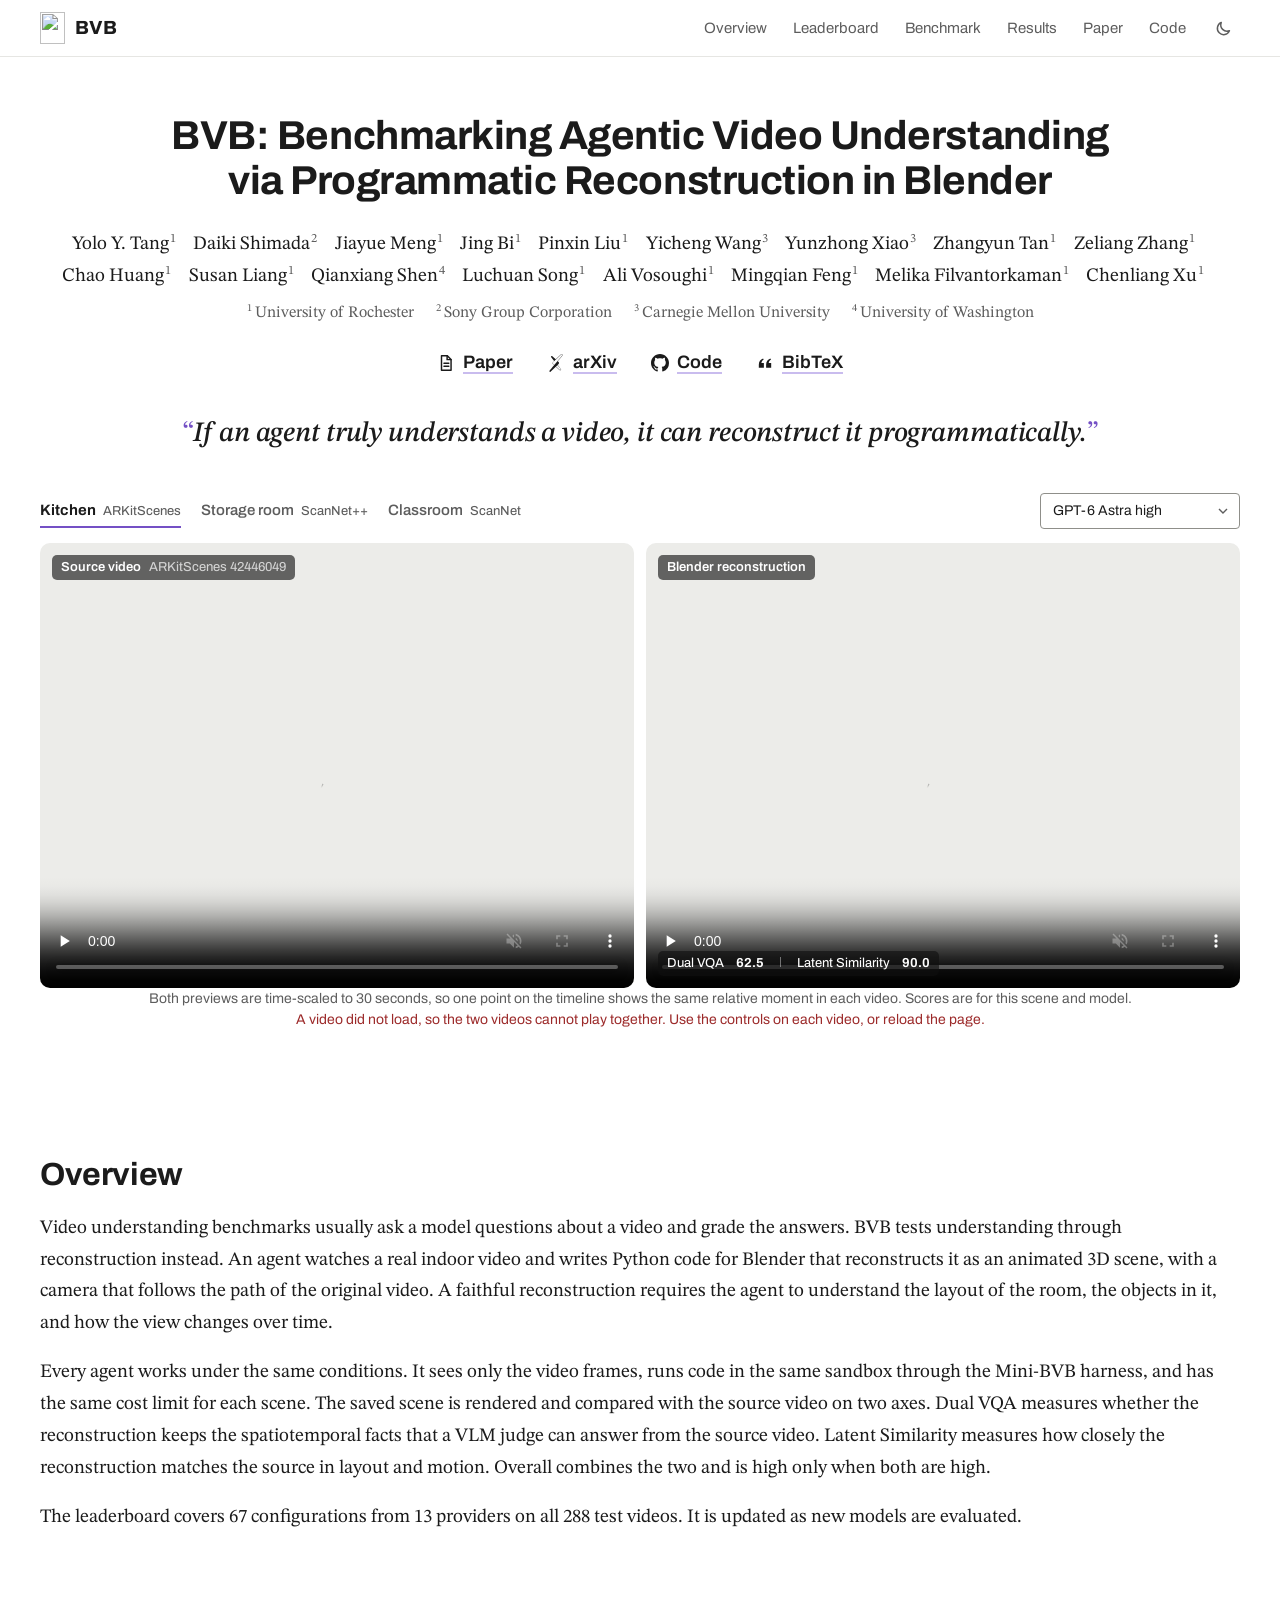
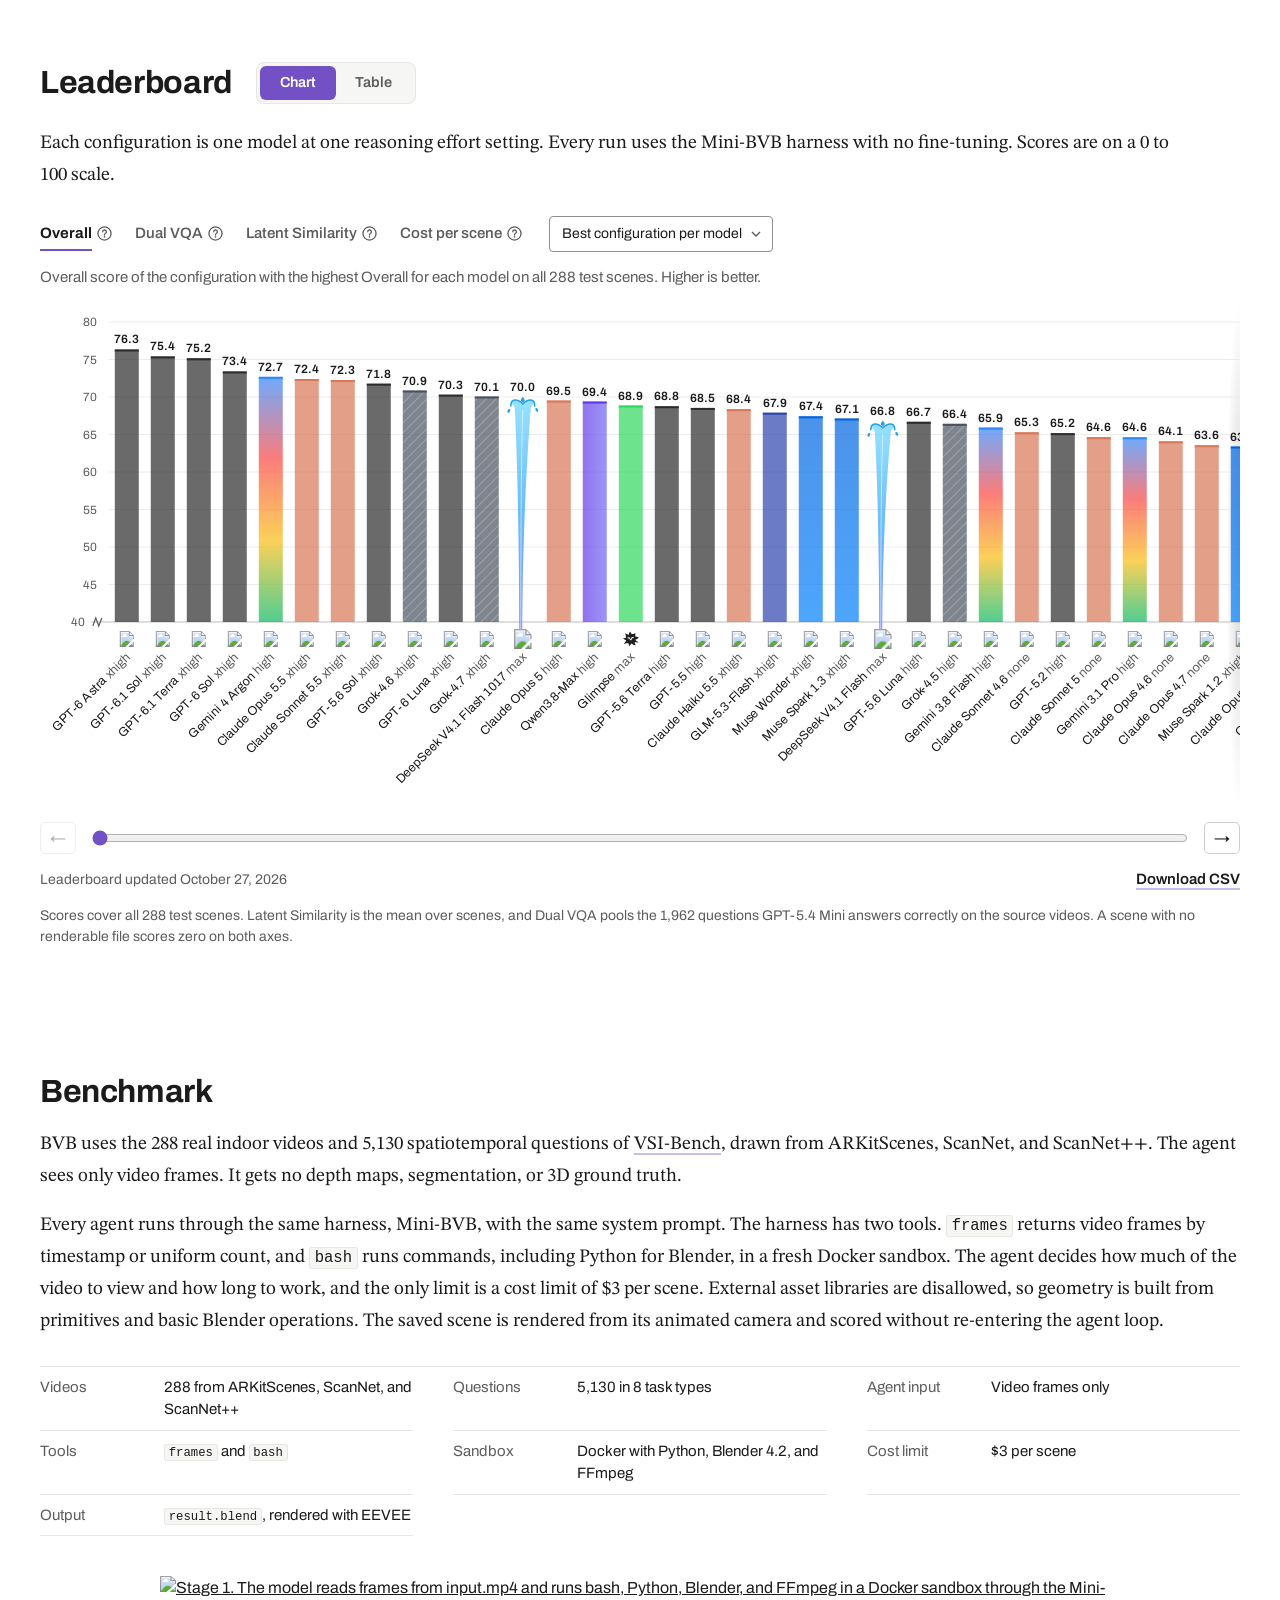
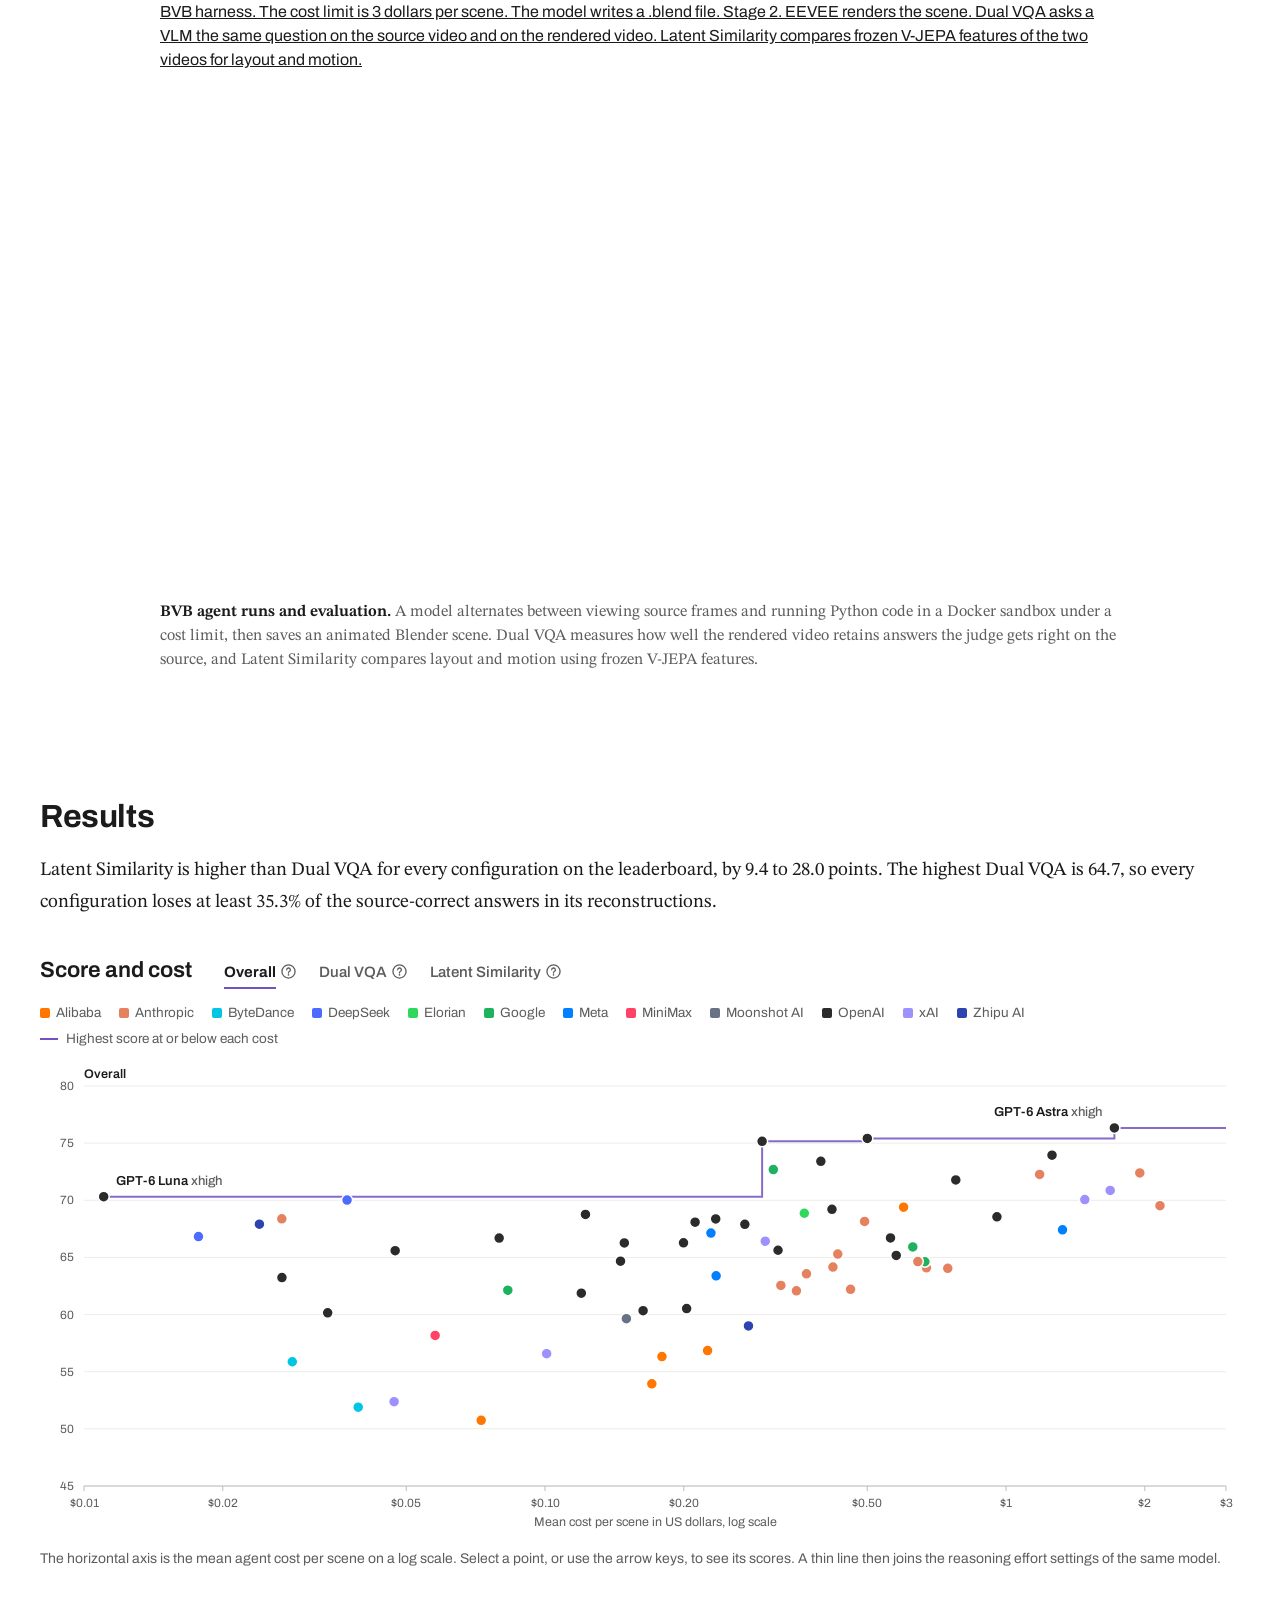
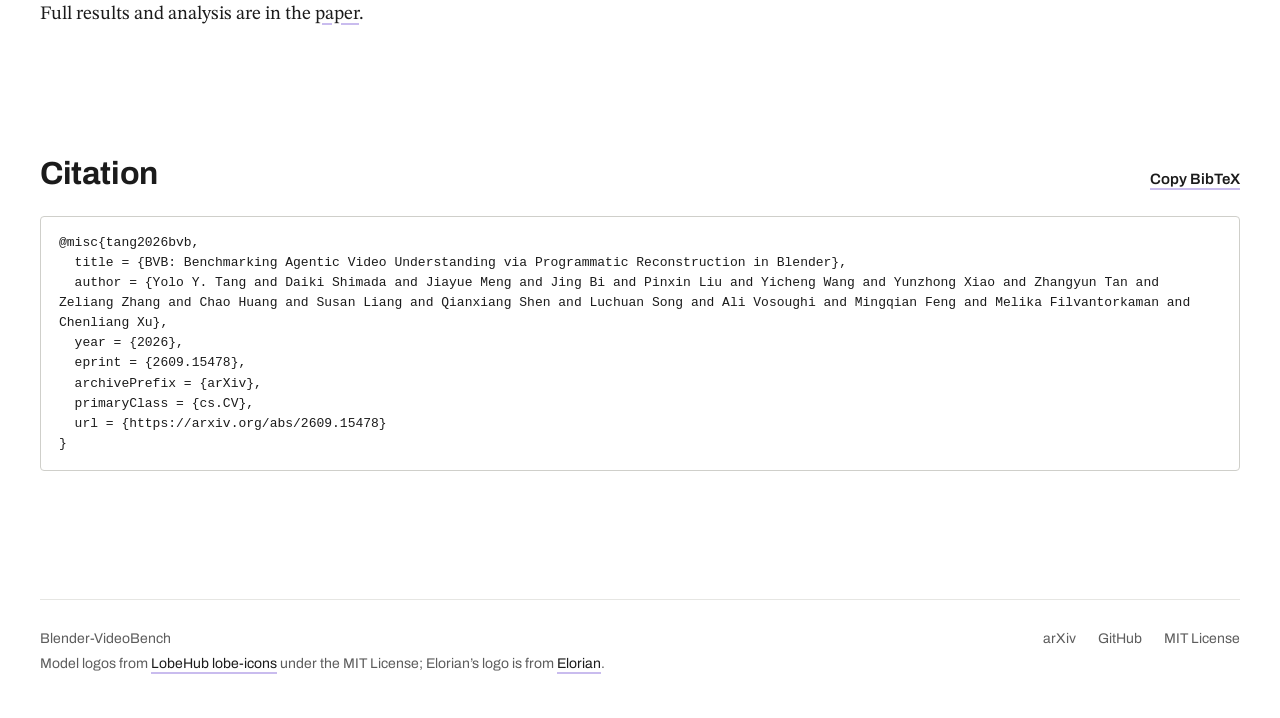
==== index.html @ c6d009b2 "Add Terra, Glimpse and Nemotron with corrected Mini evaluations" ====
<!doctype html>
<html lang="en">
  <head>
    <meta charset="utf-8" />
    <meta name="viewport" content="width=device-width, initial-scale=1" />
    <meta name="theme-color" content="#ffffff" media="(prefers-color-scheme: light)" />
    <meta name="theme-color" content="#141414" media="(prefers-color-scheme: dark)" />
    <meta name="color-scheme" content="light dark" />
    <title>BVB: Benchmarking Agentic Video Understanding via Programmatic Reconstruction in Blender</title>
    <meta
      name="description"
      content="BVB is a benchmark in which agents reconstruct real indoor videos as animated Blender scenes. It covers 288 videos and scores each reconstruction with Dual VQA and Latent Similarity."
    />
    <link rel="canonical" href="https://yoloytang.me/BVB/" />
    <link rel="icon" href="assets/logo-64.png" type="image/png" />
    <meta property="og:type" content="website" />
    <meta property="og:url" content="https://yoloytang.me/BVB/" />
    <meta property="og:title" content="BVB: Benchmarking Agentic Video Understanding via Programmatic Reconstruction in Blender" />
    <meta
      property="og:description"
      content="Agents reconstruct 288 real indoor videos as animated Blender scenes. Each reconstruction is scored with Dual VQA and Latent Similarity."
    />
    <meta name="twitter:card" content="summary" />
    <meta name="twitter:title" content="BVB: Benchmarking Agentic Video Understanding via Programmatic Reconstruction in Blender" />
    <script>
      document.documentElement.classList.add("js");
      try {
        const theme = localStorage.getItem("bvb-theme");
        if (theme === "light" || theme === "dark") document.documentElement.dataset.theme = theme;
      } catch (e) {}
    </script>
    <link rel="preconnect" href="https://fonts.googleapis.com" />
    <link rel="preconnect" href="https://fonts.gstatic.com" crossorigin />
    <link
      rel="stylesheet"
      href="https://fonts.googleapis.com/css2?family=Archivo:wght@400..800&family=STIX+Two+Math&family=STIX+Two+Text:ital,wght@0,400..700;1,400..700&display=swap"
    />
    <link rel="stylesheet" href="styles.css?v=57849369668c" />
  <!-- Model logo assets: https://github.com/lobehub/lobe-icons
MIT License

Copyright (c) 2023 LobeHub

Permission is hereby granted, free of charge, to any person obtaining a copy
of this software and associated documentation files (the "Software"), to deal
in the Software without restriction, including without limitation the rights
to use, copy, modify, merge, publish, distribute, sublicense, and/or sell
copies of the Software, and to permit persons to whom the Software is
furnished to do so, subject to the following conditions:

The above copyright notice and this permission notice shall be included in all
copies or substantial portions of the Software.

THE SOFTWARE IS PROVIDED "AS IS", WITHOUT WARRANTY OF ANY KIND, EXPRESS OR
IMPLIED, INCLUDING BUT NOT LIMITED TO THE WARRANTIES OF MERCHANTABILITY,
FITNESS FOR A PARTICULAR PURPOSE AND NONINFRINGEMENT. IN NO EVENT SHALL THE
AUTHORS OR COPYRIGHT HOLDERS BE LIABLE FOR ANY CLAIM, DAMAGES OR OTHER
LIABILITY, WHETHER IN AN ACTION OF CONTRACT, TORT OR OTHERWISE, ARISING FROM,
OUT OF OR IN CONNECTION WITH THE SOFTWARE OR THE USE OR OTHER DEALINGS IN THE
SOFTWARE.
-->
</head>
  <body>
    <a class="skip-link" href="#main">Skip to content</a>
    <header class="site-header">
      <nav class="wrap nav" aria-label="Main navigation">
        <a class="brand" href="#main" aria-label="BVB home">
          <img class="brand-light" src="assets/logo-64.png" srcset="assets/logo-64.png 1x, assets/logo-128.png 2x" alt="" width="25" height="32" />
          <img class="brand-dark" src="assets/logo-64-dark.png" srcset="assets/logo-64-dark.png 1x, assets/logo-128-dark.png 2x" alt="" width="25" height="32" />
          <span>BVB</span>
        </a>
        <div class="nav-links">
          <a class="nav-section" href="#overview">Overview</a>
          <a class="nav-section" href="#leaderboard">Leaderboard</a>
          <a class="nav-section" href="#benchmark">Benchmark</a>
          <a class="nav-section" href="#results">Results</a>
          <a href="https://arxiv.org/abs/2609.15478" target="_blank" rel="noopener noreferrer">Paper</a>
          <a href="https://github.com/yoloytang/BVB" target="_blank" rel="noopener noreferrer">Code</a>
          <button type="button" class="theme-toggle js-only" id="theme-toggle" aria-label="Switch to dark mode">
            <svg class="icon-moon" viewBox="0 0 16 16" aria-hidden="true"><path d="M13.6 10.1A5.9 5.9 0 0 1 5.9 2.4a5.9 5.9 0 1 0 7.7 7.7z" fill="none" stroke="currentColor" stroke-width="1.4" stroke-linejoin="round"/></svg>
            <svg class="icon-sun" viewBox="0 0 16 16" aria-hidden="true"><circle cx="8" cy="8" r="3" fill="none" stroke="currentColor" stroke-width="1.4"/><path d="M8 1v1.8M8 13.2V15M1 8h1.8M13.2 8H15M3.05 3.05l1.27 1.27M11.68 11.68l1.27 1.27M3.05 12.95l1.27-1.27M11.68 4.32l1.27-1.27" stroke="currentColor" stroke-width="1.4" stroke-linecap="round"/></svg>
          </button>
        </div>
      </nav>
    </header>

    <main id="main">
      <section class="hero wrap" aria-labelledby="paper-title">
        <h1 id="paper-title">
          BVB: Benchmarking Agentic Video Understanding<br class="title-break" />
          via Programmatic Reconstruction in Blender
        </h1>
        <div class="byline">
          <p class="authors">
          <span><a href="https://yoloytang.me/" target="_blank" rel="noopener noreferrer">Yolo Y. Tang</a><sup>1</sup></span>
          <span><a href="https://scholar.google.com/citations?user=1uAwouQAAAAJ&amp;hl=en" target="_blank" rel="noopener noreferrer">Daiki Shimada</a><sup>2</sup></span>
          <span><a href="https://www.linkedin.com/in/joyce-meng-55125a224/" target="_blank" rel="noopener noreferrer">Jiayue Meng</a><sup>1</sup></span>
          <span><a href="https://jing.vision/" target="_blank" rel="noopener noreferrer">Jing Bi</a><sup>1</sup></span>
          <span><a href="https://andypinxinliu.github.io/" target="_blank" rel="noopener noreferrer">Pinxin Liu</a><sup>1</sup></span>
          <span><a href="https://scholar.google.com/citations?user=hRDEtfUAAAAJ&amp;hl=en" target="_blank" rel="noopener noreferrer">Yicheng Wang</a><sup>3</sup></span>
          <span><a href="https://scholar.google.com/citations?user=b9uTwEgAAAAJ&amp;hl=en" target="_blank" rel="noopener noreferrer">Yunzhong Xiao</a><sup>3</sup></span>
          <span><a href="https://zhangyun04.github.io/" target="_blank" rel="noopener noreferrer">Zhangyun Tan</a><sup>1</sup></span>
          <span><a href="https://zhangaipi.github.io/" target="_blank" rel="noopener noreferrer">Zeliang Zhang</a><sup>1</sup></span>
          <span><a href="https://wikichao.github.io/" target="_blank" rel="noopener noreferrer">Chao Huang</a><sup>1</sup></span>
          <span><a href="https://liangsusan-git.github.io/" target="_blank" rel="noopener noreferrer">Susan Liang</a><sup>1</sup></span>
          <span><a href="https://github.com/chrisqarrowx" target="_blank" rel="noopener noreferrer">Qianxiang Shen</a><sup>4</sup></span>
          <span><a href="https://songluchuan.github.io/" target="_blank" rel="noopener noreferrer">Luchuan Song</a><sup>1</sup></span>
          <span><a href="https://alivosoughi.com/" target="_blank" rel="noopener noreferrer">Ali Vosoughi</a><sup>1</sup></span>
          <span><a href="https://fmmarkmq.github.io/" target="_blank" rel="noopener noreferrer">Mingqian Feng</a><sup>1</sup></span>
          <span><a href="https://www.linkedin.com/in/melika-filvantorkaman" target="_blank" rel="noopener noreferrer">Melika Filvantorkaman</a><sup>1</sup></span>
          <span><a href="https://cliangxu.github.io/" target="_blank" rel="noopener noreferrer">Chenliang Xu</a><sup>1</sup></span>
        </p>
          <p class="affiliations">
            <span><sup>1</sup>University of Rochester</span>
            <span><sup>2</sup>Sony Group Corporation</span>
            <span><sup>3</sup>Carnegie Mellon University</span>
            <span><sup>4</sup>University of Washington</span>
          </p>
        </div>
        <!-- arXiv icon from Academicons (https://jpswalsh.github.io/academicons/), SIL Open Font License 1.1 -->
        <div class="paper-links">
          <a href="https://arxiv.org/pdf/2609.15478" target="_blank" rel="noopener noreferrer"><svg viewBox="0 0 16 16" aria-hidden="true"><path d="M4 1.5h5.2l3.3 3.3v9.7H4z" fill="none" stroke="currentColor" stroke-width="1.3" stroke-linejoin="round"/><path d="M9 1.5V5h3.5M6.2 8.2h4.3M6.2 10.8h4.3" fill="none" stroke="currentColor" stroke-width="1.3" stroke-linecap="round"/></svg>Paper</a>
          <a data-arxiv-link href="https://arxiv.org/abs/2609.15478" target="_blank" rel="noopener noreferrer"><svg viewBox="104 31 240 322" aria-hidden="true"><path fill="currentColor" d="m 119.65,351.996 c -5.84961,0.13477 -11.1943,-3.29883 -13.502,-8.67578 -2.19629,-5.27051 -0.61914,-8.9668 4.19727,-15.8652 7.05469,-10.3799 78.8242,-96.5625 78.8242,-96.5625 l -15.8828,-14.8633 c -13.3809,-13.3779 -13.9561,-31.333 -1.50977,-43.7754 l 18.4922,-17.6133 -51.5977,-63.377 c -4.00586,-4.26758 -6.48535,-11.7559 -4.24805,-17.1309 2.27832,-5.53613 7.69727,-9.12891 13.6836,-9.07031 3.83398,0.0957 7.43262,1.87402 9.83789,4.86133 l 61.3691,57.0566 94.5762,-90.0703 c 3.19434,-3.08398 7.44336,-4.83984 11.8828,-4.91016 1.60449,0.0039 3.19824,0.245117 4.73242,0.714844 5.7793,1.80566 10.249,6.41797 11.8711,12.252 1.2998,5.47363 -0.27637,11.2334 -4.18164,15.2832 l -83.0859,100.011996 14.8789,13.834 c 11.0957,10.0029 11.1543,27.3906 0.12695,37.4688 l -16.2949,15.6309 56.2559,66.4434 0.0742,0.0859 0.0664,0.0899 c 5.02734,6.53125 7.43164,11.5615 4.83984,17.9395 -3.13379,5.96875 -8.69727,10.29 -15.2559,11.8516 -0.67676,0.0908 -1.35938,0.13574 -2.04297,0.13671 l -0.004,-0.0117 c -4.42871,-0.27051 -8.61035,-2.13086 -11.7754,-5.24023 l -0.13086,-0.10743 -0.12304,-0.11132 -65.207,-59.127 -89.8965,86.2402 c 0,0 -5.33398,6.47754 -10.9707,6.61133 z m 178.104,-33.041 c 0.47852,-0.002 0.95703,-0.0332 1.43164,-0.0957 4.84277,-1.33301 8.95605,-4.54004 11.4316,-8.91016 1.44922,-3.5625 1.00293,-6.45703 -4.19727,-13.2148 l -56.0586,-66.2188 -26.375,25.3027 64.9551,58.9062 c 2.33887,2.41504 5.46484,3.91113 8.8125,4.2168 v 0.0137 z M 192.436,227.402 334.446,57.244 c 2.78711,-3.48926 4.5293,-6.97949 3.3418,-10.9121 -1.16113,-4.30273 -4.43457,-7.71777 -8.68555,-9.05664 -1.08105,-0.333984 -2.20508,-0.503906 -3.33594,-0.505859 -3.20801,0.07617 -6.26953,1.35645 -8.57617,3.58789 l -142.033,135.284999 c -11.1719,11.1719 -9.48242,26.0195 1.39258,36.8945 z"/></svg>arXiv</a>
          <a href="https://github.com/yoloytang/BVB" target="_blank" rel="noopener noreferrer"><svg viewBox="0 0 16 16" aria-hidden="true"><path fill="currentColor" d="M8 0C3.58 0 0 3.58 0 8c0 3.54 2.29 6.53 5.47 7.59.4.07.55-.17.55-.38 0-.19-.01-.82-.01-1.49-2.01.37-2.53-.49-2.69-.94-.09-.23-.48-.94-.82-1.13-.28-.15-.68-.52-.01-.53.63-.01 1.08.58 1.23.82.72 1.21 1.87.87 2.33.66.07-.52.28-.87.51-1.07-1.78-.2-3.64-.89-3.64-3.95 0-.87.31-1.59.82-2.15-.08-.2-.36-1.02.08-2.12 0 0 .67-.21 2.2.82.64-.18 1.32-.27 2-.27.68 0 1.36.09 2 .27 1.53-1.04 2.2-.82 2.2-.82.44 1.1.16 1.92.08 2.12.51.56.82 1.27.82 2.15 0 3.07-1.87 3.75-3.65 3.95.29.25.54.73.54 1.48 0 1.07-.01 1.93-.01 2.2 0 .21.15.46.55.38A8.013 8.013 0 0016 8c0-4.42-3.58-8-8-8z"/></svg>Code</a>
          <a href="#citation"><svg viewBox="0 0 16 16" aria-hidden="true"><path fill="currentColor" d="M2.5 9.6c0-2.8 1.4-4.7 3.8-5.5l.5 1.1C5.6 5.8 4.9 6.8 4.8 8H7v4.2H2.5zM9 9.6c0-2.8 1.4-4.7 3.8-5.5l.5 1.1c-1.2.6-1.9 1.6-2 2.8h2.2v4.2H9z"/></svg>BibTeX</a>
        </div>

        <p class="summary">
          <span class="quote-mark" aria-hidden="true">“</span>If an agent truly understands a video, it can reconstruct it programmatically.<span class="quote-mark" aria-hidden="true">”</span>
        </p>

        <div class="viewer" id="examples">
          <div class="viewer-bar js-only">
            <div class="tabs scene-tabs" role="group" aria-label="Example scene">
              <button type="button" data-scene="42446049" aria-pressed="true">Kitchen <span>ARKitScenes</span></button>
              <button type="button" data-scene="7831862f02" aria-pressed="false">Storage room <span>ScanNet++</span></button>
              <button type="button" data-scene="scene0500_00" aria-pressed="false">Classroom <span>ScanNet</span></button>
            </div>
            <label class="select-inline model-select">
              <span class="sr-only">Model shown in the reconstruction</span>
              <select id="example-model">
                <option value="astra">GPT-6 Astra high</option>
                <option value="sol">GPT-5.6 Sol xhigh</option>
                <option value="grok46">Grok-4.6 xhigh</option>
                <option value="qwen38">Qwen3.8-Max high</option>
                <option value="opus">Claude Opus 5 high</option>
                <option value="muse13">Muse Spark 1.3 xhigh</option>
                <option value="gemini">Gemini 3.1 Pro high</option>
              </select>
            </label>
          </div>
          <div class="viewer-panes">
            <figure class="pane">
              <div class="pane-media">
                <video
                  src="assets/media/42446049-source.mp4"
                  id="source-video"
                  controls
                  muted
                  playsinline
                  preload="metadata"
                  poster="assets/media/42446049-source.jpg"
                  aria-label="Source video, kitchen scene"
                >
                  <a href="assets/media/42446049-source.mp4">Download the source preview.</a>
                </video>
                <figcaption class="chip chip-top">Source video <span id="source-label">ARKitScenes 42446049</span></figcaption>
              </div>
            </figure>
            <figure class="pane">
              <div class="pane-media">
                <video
                  src="assets/media/42446049-astra.mp4"
                  id="render-video"
                  controls
                  muted
                  playsinline
                  preload="metadata"
                  poster="assets/media/42446049-astra.jpg"
                  aria-label="GPT-6 Astra reconstruction, kitchen scene"
                >
                  <a href="assets/media/42446049-astra.mp4">Download the reconstruction preview.</a>
                </video>
                <figcaption class="chip chip-top">Blender reconstruction</figcaption>
                <p class="chip chip-bottom example-scores" id="example-scores" aria-live="polite">Dual VQA <b>62.5</b><span class="sep"></span>Latent Similarity <b>90.0</b></p>
              </div>
            </figure>
          </div>
          <div class="timeline js-only" id="playback-toolbar">
            <button class="play-button" id="play-comparison" type="button" aria-label="Play both videos">
              <svg viewBox="0 0 16 16" aria-hidden="true"><path d="M5 3v10l8-5z" fill="currentColor"/></svg>
            </button>
            <div class="ruler" id="ruler">
              <div class="track" aria-hidden="true"><div class="fill"></div></div>
              <div class="knob" aria-hidden="true"></div>
              <input
                id="comparison-time"
                aria-label="Position in the 30 second preview"
                type="range"
                min="0"
                max="720"
                step="1"
                value="0"
              />
            </div>
            <output class="time-output" id="time-output" for="comparison-time">0.0 / 30 s</output>
          </div>
        </div>
        <p class="media-note" id="media-note">
          Both previews are time-scaled to 30 seconds, so one point on the
          timeline shows the same relative moment in each video. Scores are for
          this scene and model.
        </p>
        <p class="media-error" id="media-error" role="status" hidden></p>
      </section>

      <section class="section wrap" id="overview" aria-labelledby="overview-title">
        <h2 id="overview-title">Overview</h2>
        <div class="prose">
          <p>
            Video understanding benchmarks usually ask a model questions about a
            video and grade the answers. BVB tests understanding through
            reconstruction instead. An agent watches a real indoor video and
            writes Python code for Blender that reconstructs it as an animated
            3D scene, with a camera that follows the path of the original
            video. A faithful reconstruction requires the agent to understand
            the layout of the room, the objects in it, and how the view changes
            over time.
          </p>
          <p>
            Every agent works under the same conditions. It sees only the video
            frames, runs code in the same sandbox through the Mini-BVB harness,
            and has the same cost limit for each scene. The saved scene is
            rendered and compared with the source video on two axes. Dual VQA
            measures whether the reconstruction keeps the spatiotemporal facts
            that a VLM judge can answer from the source video. Latent Similarity
            measures how closely the reconstruction matches the source in layout
            and motion. Overall combines the two and is high only when both are
            high.
          </p>
          <p id="overview-count">
            The leaderboard covers 67 configurations from 13 providers on all 288 test videos. It is updated as new models are evaluated.
          </p>
        </div>
      </section>

      <section class="section wrap" id="leaderboard" aria-labelledby="leaderboard-title">
        <div class="leaderboard-heading">
          <h2 id="leaderboard-title">Leaderboard</h2>
          <div class="view-switch js-only" role="group" aria-label="Leaderboard view">
            <button type="button" data-view="chart" aria-pressed="true">Chart</button>
            <button type="button" data-view="table" aria-pressed="false">Table</button>
          </div>
        </div>
        <div class="prose">
          <p>
            Each configuration is one model at one reasoning effort setting.
            Every run uses the Mini-BVB harness with no fine-tuning. Scores are
            on a 0 to 100 scale.
          </p>
        </div>
        <div class="board" id="board">
          <div class="board-top js-only">
            <div class="chart-only chart-controls">
              <div class="tabs" role="group" aria-label="Metric shown in the chart">
                <span class="tab-item"><button type="button" data-bars-axis="overall" aria-pressed="true">Overall</button><button type="button" class="tip-button js-only" data-tip="overall" aria-label="How Overall is computed"></button></span>
                <span class="tab-item"><button type="button" data-bars-axis="dualVqa" aria-pressed="false">Dual VQA</button><button type="button" class="tip-button js-only" data-tip="dualVqa" aria-label="How Dual VQA is computed"></button></span>
                <span class="tab-item"><button type="button" data-bars-axis="latentSim" aria-pressed="false">Latent Similarity</button><button type="button" class="tip-button js-only" data-tip="latentSim" aria-label="How Latent Similarity is computed"></button></span>
                <span class="tab-item"><button type="button" data-bars-axis="costUsd" aria-pressed="false">Cost per scene</button><button type="button" class="tip-button js-only" data-tip="costUsd" aria-label="How cost is measured"></button></span>
              </div>
              <label class="select-inline">
                <span class="sr-only">Configurations shown in the chart</span>
                <select id="bars-view">
                  <option value="best">Best configuration per model</option>
                  <option value="all">All configurations</option>
                </select>
              </label>
              <label class="select-inline" id="cost-scale-control" hidden>
                <span class="sr-only">Cost scale</span>
                <select id="cost-scale" aria-label="Cost scale">
                  <option value="log" selected>Log scale</option>
                  <option value="linear">Linear scale</option>
                </select>
              </label>
            </div>
          <div class="board-controls table-only">
            <label>
              <span class="sr-only">Search models</span>
              <input id="model-search" type="search" placeholder="Search models" autocomplete="off" />
            </label>
            <label>
              <span class="sr-only">Model availability</span>
              <select id="model-type">
                <option value="all">All models</option>
                <option value="proprietary">Proprietary</option>
                <option value="open">Open-weight</option>
              </select>
            </label>
            <label>
              <span class="sr-only">Reasoning effort</span>
              <select id="effort-filter">
                <option value="all">All reasoning efforts</option>
                <option value="none">none</option>
                <option value="low">low</option>
                <option value="medium">medium</option>
                <option value="high">high</option>
                <option value="xhigh">xhigh</option>
                <option value="max">max</option>
              </select>
            </label>
          </div>
          </div>
          <div class="chart-only chart-view">
            <p class="chart-sub" id="bars-sub">Overall score of the configuration with the highest Overall for each model on all 288 test scenes. Higher is better.</p>
            <div class="bars-scroll" tabindex="0" role="region" aria-label="Bar chart by model. Scroll sideways if it does not fit.">
              <div id="bar-chart" class="bar-chart"></div>
            </div>
            <div class="bars-navigation">
              <button id="bars-prev" type="button" aria-label="Scroll leaderboard left">←</button>
              <label class="sr-only" for="bars-position">Horizontal leaderboard position</label>
              <input id="bars-position" type="range" min="0" max="0" value="0" step="1" aria-label="Horizontal leaderboard position" />
              <button id="bars-next" type="button" aria-label="Scroll leaderboard right">→</button>
            </div>
          </div>
          <div class="table-scroll table-only" tabindex="0" role="region" aria-label="Leaderboard. Scroll sideways for all columns.">
            <table id="results-table">
              <caption class="sr-only">
                BVB leaderboard. Scores on a 0 to 100 scale. Cost is the mean
                agent spend per scene in US dollars.
              </caption>
              <thead>
                <tr>
                  <th scope="col" class="num rank-col">Rank</th>
                  <th scope="col" class="model-col">Model and reasoning effort</th>
                  <th scope="col" class="num" data-column="overall" aria-sort="descending">
                    <span class="th-inner"><button type="button" data-column-sort="overall">Overall<span class="sort-mark" aria-hidden="true"></span></button><button type="button" class="tip-button js-only" data-tip="overall" aria-label="How Overall is computed"></button></span>
                  </th>
                  <th scope="col" class="num" data-column="dualVqa">
                    <span class="th-inner"><button type="button" data-column-sort="dualVqa">Dual VQA<span class="sort-mark" aria-hidden="true"></span></button><button type="button" class="tip-button js-only" data-tip="dualVqa" aria-label="How Dual VQA is computed"></button></span>
                  </th>
                  <th scope="col" class="num" data-column="latentSim">
                    <span class="th-inner"><button type="button" data-column-sort="latentSim">Latent Similarity<span class="sort-mark" aria-hidden="true"></span></button><button type="button" class="tip-button js-only" data-tip="latentSim" aria-label="How Latent Similarity is computed"></button></span>
                  </th>
                  <th scope="col" class="num" data-column="costUsd">
                    <span class="th-inner"><button type="button" data-column-sort="costUsd">Cost per scene<span class="sort-mark" aria-hidden="true"></span></button><button type="button" class="tip-button js-only" data-tip="costUsd" aria-label="How cost is measured"></button></span>
                  </th>
                </tr>
              </thead>
              <tbody id="leaderboard-body">
<tr><td class="num rank top">1</td><td class="model-cell"><span class="model-identity" title="OpenAI"><img class="model-logo mono" src="assets/model-logos/openai.svg" width="20" height="20" alt="" aria-hidden="true" /><span><span class="model-name">GPT-6 Astra</span> <span class="effort-text">xhigh</span></span></span></td><td class="num sorted">76.33</td><td class="num">64.7</td><td class="num">88.9</td><td class="num">$1.718</td></tr>
<tr><td class="num rank top">2</td><td class="model-cell"><span class="model-identity" title="OpenAI"><img class="model-logo mono" src="assets/model-logos/openai.svg" width="20" height="20" alt="" aria-hidden="true" /><span><span class="model-name">GPT-6.1 Sol</span> <span class="effort-text">xhigh</span></span></span></td><td class="num sorted">75.41</td><td class="num">62.4</td><td class="num">89.7</td><td class="num">$0.500</td></tr>
<tr><td class="num rank top">3</td><td class="model-cell"><span class="model-identity" title="OpenAI"><img class="model-logo mono" src="assets/model-logos/openai.svg" width="20" height="20" alt="" aria-hidden="true" /><span><span class="model-name">GPT-6.1 Terra</span> <span class="effort-text">xhigh</span></span></span></td><td class="num sorted">75.16</td><td class="num">63.1</td><td class="num">88.2</td><td class="num">$0.296</td></tr>
<tr><td class="num rank">4</td><td class="model-cell"><span class="model-identity" title="OpenAI"><img class="model-logo mono" src="assets/model-logos/openai.svg" width="20" height="20" alt="" aria-hidden="true" /><span><span class="model-name">GPT-6 Astra</span> <span class="effort-text">high</span></span></span></td><td class="num sorted">73.95</td><td class="num">60.6</td><td class="num">88.6</td><td class="num">$1.258</td></tr>
<tr><td class="num rank">5</td><td class="model-cell"><span class="model-identity" title="OpenAI"><img class="model-logo mono" src="assets/model-logos/openai.svg" width="20" height="20" alt="" aria-hidden="true" /><span><span class="model-name">GPT-6 Sol</span> <span class="effort-text">xhigh</span></span></span></td><td class="num sorted">73.41</td><td class="num">62.2</td><td class="num">85.6</td><td class="num">$0.397</td></tr>
<tr><td class="num rank">6</td><td class="model-cell"><span class="model-identity" title="Google"><img class="model-logo" src="assets/model-logos/gemini-color.svg" width="20" height="20" alt="" aria-hidden="true" /><span><span class="model-name">Gemini 4 Argon</span> <span class="effort-text">high</span></span></span></td><td class="num sorted">72.69</td><td class="num">61.2</td><td class="num">85.2</td><td class="num">$0.313</td></tr>
<tr><td class="num rank">7</td><td class="model-cell"><span class="model-identity" title="Anthropic"><img class="model-logo" src="assets/model-logos/claude-color.svg" width="20" height="20" alt="" aria-hidden="true" /><span><span class="model-name">Claude Opus 5.5</span> <span class="effort-text">xhigh</span></span></span></td><td class="num sorted">72.39</td><td class="num">61.3</td><td class="num">84.5</td><td class="num">$1.950</td></tr>
<tr><td class="num rank">8</td><td class="model-cell"><span class="model-identity" title="Anthropic"><img class="model-logo" src="assets/model-logos/claude-color.svg" width="20" height="20" alt="" aria-hidden="true" /><span><span class="model-name">Claude Sonnet 5.5</span> <span class="effort-text">xhigh</span></span></span></td><td class="num sorted">72.27</td><td class="num">61.5</td><td class="num">83.9</td><td class="num">$1.183</td></tr>
<tr><td class="num rank">9</td><td class="model-cell"><span class="model-identity" title="OpenAI"><img class="model-logo mono" src="assets/model-logos/openai.svg" width="20" height="20" alt="" aria-hidden="true" /><span><span class="model-name">GPT-5.6 Sol</span> <span class="effort-text">xhigh</span></span></span></td><td class="num sorted">71.78</td><td class="num">59.4</td><td class="num">85.4</td><td class="num">$0.778</td></tr>
<tr><td class="num rank">10</td><td class="model-cell"><span class="model-identity" title="xAI"><img class="model-logo mono" src="assets/model-logos/grok.svg" width="20" height="20" alt="" aria-hidden="true" /><span><span class="model-name">Grok-4.6</span> <span class="effort-text">xhigh</span></span></span></td><td class="num sorted">70.86</td><td class="num">58.7</td><td class="num">84.2</td><td class="num">$1.682</td></tr>
<tr><td class="num rank">11</td><td class="model-cell"><span class="model-identity" title="OpenAI"><img class="model-logo mono" src="assets/model-logos/openai.svg" width="20" height="20" alt="" aria-hidden="true" /><span><span class="model-name">GPT-6 Luna</span> <span class="effort-text">xhigh</span></span></span></td><td class="num sorted">70.32</td><td class="num">58.6</td><td class="num">83.1</td><td class="num">$0.011</td></tr>
<tr><td class="num rank">12</td><td class="model-cell"><span class="model-identity" title="xAI"><img class="model-logo mono" src="assets/model-logos/grok.svg" width="20" height="20" alt="" aria-hidden="true" /><span><span class="model-name">Grok-4.7</span> <span class="effort-text">xhigh</span></span></span></td><td class="num sorted">70.07</td><td class="num">58.8</td><td class="num">82.4</td><td class="num">$1.482</td></tr>
<tr><td class="num rank">13</td><td class="model-cell"><span class="model-identity" title="DeepSeek"><img class="model-logo" src="assets/model-logos/deepseek-color.svg" width="20" height="20" alt="" aria-hidden="true" /><span><span class="model-name">DeepSeek V4.1 Flash 1017</span> <span class="effort-text">max</span> <span class="tag-text">open-weight</span></span></span></td><td class="num sorted">70.02</td><td class="num">58.7</td><td class="num">82.4</td><td class="num">$0.037</td></tr>
<tr><td class="num rank">14</td><td class="model-cell"><span class="model-identity" title="Anthropic"><img class="model-logo" src="assets/model-logos/claude-color.svg" width="20" height="20" alt="" aria-hidden="true" /><span><span class="model-name">Claude Opus 5</span> <span class="effort-text">high</span></span></span></td><td class="num sorted">69.53</td><td class="num">58.6</td><td class="num">81.4</td><td class="num">$2.157</td></tr>
<tr><td class="num rank">15</td><td class="model-cell"><span class="model-identity" title="Alibaba"><img class="model-logo" src="assets/model-logos/qwen-color.svg" width="20" height="20" alt="" aria-hidden="true" /><span><span class="model-name">Qwen3.8-Max</span> <span class="effort-text">high</span></span></span></td><td class="num sorted">69.39</td><td class="num">58.4</td><td class="num">81.3</td><td class="num">$0.599</td></tr>
<tr><td class="num rank">16</td><td class="model-cell"><span class="model-identity" title="OpenAI"><img class="model-logo mono" src="assets/model-logos/openai.svg" width="20" height="20" alt="" aria-hidden="true" /><span><span class="model-name">GPT-5.6 Sol</span> <span class="effort-text">high</span></span></span></td><td class="num sorted">69.21</td><td class="num">55.9</td><td class="num">83.9</td><td class="num">$0.419</td></tr>
<tr><td class="num rank">17</td><td class="model-cell"><span class="model-identity" title="Elorian"><img class="model-logo mono" src="assets/model-logos/elorian.svg" width="20" height="20" alt="" aria-hidden="true" /><span><span class="model-name">Glimpse</span> <span class="effort-text">max</span></span></span></td><td class="num sorted">68.86</td><td class="num">58.0</td><td class="num">80.7</td><td class="num">$0.365</td></tr>
<tr><td class="num rank">18</td><td class="model-cell"><span class="model-identity" title="OpenAI"><img class="model-logo mono" src="assets/model-logos/openai.svg" width="20" height="20" alt="" aria-hidden="true" /><span><span class="model-name">GPT-5.6 Terra</span> <span class="effort-text">high</span></span></span></td><td class="num sorted">68.76</td><td class="num">56.3</td><td class="num">82.4</td><td class="num">$0.122</td></tr>
<tr><td class="num rank">19</td><td class="model-cell"><span class="model-identity" title="OpenAI"><img class="model-logo mono" src="assets/model-logos/openai.svg" width="20" height="20" alt="" aria-hidden="true" /><span><span class="model-name">GPT-5.5</span> <span class="effort-text">high</span></span></span></td><td class="num sorted">68.55</td><td class="num">56.5</td><td class="num">81.8</td><td class="num">$0.956</td></tr>
<tr><td class="num rank">20</td><td class="model-cell"><span class="model-identity" title="Anthropic"><img class="model-logo" src="assets/model-logos/claude-color.svg" width="20" height="20" alt="" aria-hidden="true" /><span><span class="model-name">Claude Haiku 5.5</span> <span class="effort-text">xhigh</span></span></span></td><td class="num sorted">68.37</td><td class="num">57.5</td><td class="num">80.1</td><td class="num">$0.027</td></tr>
<tr><td class="num rank">21</td><td class="model-cell"><span class="model-identity" title="OpenAI"><img class="model-logo mono" src="assets/model-logos/openai.svg" width="20" height="20" alt="" aria-hidden="true" /><span><span class="model-name">GPT-5.6 Terra</span> <span class="effort-text">xhigh</span></span></span></td><td class="num sorted">68.37</td><td class="num">55.2</td><td class="num">82.9</td><td class="num">$0.235</td></tr>
<tr><td class="num rank">22</td><td class="model-cell"><span class="model-identity" title="Anthropic"><img class="model-logo" src="assets/model-logos/claude-color.svg" width="20" height="20" alt="" aria-hidden="true" /><span><span class="model-name">Claude Opus 5.5</span> <span class="effort-text">high</span></span></span></td><td class="num sorted">68.15</td><td class="num">58.6</td><td class="num">78.5</td><td class="num">$0.493</td></tr>
<tr><td class="num rank">23</td><td class="model-cell"><span class="model-identity" title="OpenAI"><img class="model-logo mono" src="assets/model-logos/openai.svg" width="20" height="20" alt="" aria-hidden="true" /><span><span class="model-name">GPT-5.6 Sol</span> <span class="effort-text">none</span></span></span></td><td class="num sorted">68.08</td><td class="num">56.6</td><td class="num">80.6</td><td class="num">$0.212</td></tr>
<tr><td class="num rank">24</td><td class="model-cell"><span class="model-identity" title="Zhipu AI"><img class="model-logo mono" src="assets/model-logos/glm.png" width="20" height="20" alt="" aria-hidden="true" /><span><span class="model-name">GLM-5.3-Flash</span> <span class="effort-text">xhigh</span> <span class="tag-text">open-weight</span></span></span></td><td class="num sorted">67.91</td><td class="num">58.0</td><td class="num">78.7</td><td class="num">$0.024</td></tr>
<tr><td class="num rank">25</td><td class="model-cell"><span class="model-identity" title="OpenAI"><img class="model-logo mono" src="assets/model-logos/openai.svg" width="20" height="20" alt="" aria-hidden="true" /><span><span class="model-name">GPT-5.6 Sol</span> <span class="effort-text">medium</span></span></span></td><td class="num sorted">67.90</td><td class="num">55.5</td><td class="num">81.6</td><td class="num">$0.271</td></tr>
<tr><td class="num rank">26</td><td class="model-cell"><span class="model-identity" title="Meta"><img class="model-logo" src="assets/model-logos/meta.png" width="20" height="20" alt="" aria-hidden="true" /><span><span class="model-name">Muse Wonder</span> <span class="effort-text">xhigh</span></span></span></td><td class="num sorted">67.42</td><td class="num">57.7</td><td class="num">77.9</td><td class="num">$1.326</td></tr>
<tr><td class="num rank">27</td><td class="model-cell"><span class="model-identity" title="Meta"><img class="model-logo" src="assets/model-logos/meta.png" width="20" height="20" alt="" aria-hidden="true" /><span><span class="model-name">Muse Spark 1.3</span> <span class="effort-text">xhigh</span></span></span></td><td class="num sorted">67.13</td><td class="num">55.6</td><td class="num">79.7</td><td class="num">$0.229</td></tr>
<tr><td class="num rank">28</td><td class="model-cell"><span class="model-identity" title="DeepSeek"><img class="model-logo" src="assets/model-logos/deepseek-color.svg" width="20" height="20" alt="" aria-hidden="true" /><span><span class="model-name">DeepSeek V4.1 Flash</span> <span class="effort-text">max</span> <span class="tag-text">open-weight</span></span></span></td><td class="num sorted">66.82</td><td class="num">57.8</td><td class="num">76.4</td><td class="num">$0.018</td></tr>
<tr><td class="num rank">29</td><td class="model-cell"><span class="model-identity" title="OpenAI"><img class="model-logo mono" src="assets/model-logos/openai.svg" width="20" height="20" alt="" aria-hidden="true" /><span><span class="model-name">GPT-5.5</span> <span class="effort-text">medium</span></span></span></td><td class="num sorted">66.70</td><td class="num">54.2</td><td class="num">80.5</td><td class="num">$0.562</td></tr>
<tr><td class="num rank">30</td><td class="model-cell"><span class="model-identity" title="OpenAI"><img class="model-logo mono" src="assets/model-logos/openai.svg" width="20" height="20" alt="" aria-hidden="true" /><span><span class="model-name">GPT-5.6 Luna</span> <span class="effort-text">high</span></span></span></td><td class="num sorted">66.69</td><td class="num">53.7</td><td class="num">81.1</td><td class="num">$0.080</td></tr>
<tr><td class="num rank">31</td><td class="model-cell"><span class="model-identity" title="xAI"><img class="model-logo mono" src="assets/model-logos/grok.svg" width="20" height="20" alt="" aria-hidden="true" /><span><span class="model-name">Grok-4.5</span> <span class="effort-text">high</span></span></span></td><td class="num sorted">66.42</td><td class="num">54.9</td><td class="num">79.0</td><td class="num">$0.300</td></tr>
<tr><td class="num rank">32</td><td class="model-cell"><span class="model-identity" title="OpenAI"><img class="model-logo mono" src="assets/model-logos/openai.svg" width="20" height="20" alt="" aria-hidden="true" /><span><span class="model-name">GPT-5.6 Sol</span> <span class="effort-text">low</span></span></span></td><td class="num sorted">66.28</td><td class="num">54.4</td><td class="num">79.3</td><td class="num">$0.200</td></tr>
<tr><td class="num rank">33</td><td class="model-cell"><span class="model-identity" title="OpenAI"><img class="model-logo mono" src="assets/model-logos/openai.svg" width="20" height="20" alt="" aria-hidden="true" /><span><span class="model-name">GPT-5.6 Terra</span> <span class="effort-text">medium</span></span></span></td><td class="num sorted">66.27</td><td class="num">55.0</td><td class="num">78.5</td><td class="num">$0.149</td></tr>
<tr><td class="num rank">34</td><td class="model-cell"><span class="model-identity" title="Google"><img class="model-logo" src="assets/model-logos/gemini-color.svg" width="20" height="20" alt="" aria-hidden="true" /><span><span class="model-name">Gemini 3.8 Flash</span> <span class="effort-text">high</span></span></span></td><td class="num sorted">65.92</td><td class="num">55.4</td><td class="num">77.4</td><td class="num">$0.628</td></tr>
<tr><td class="num rank">35</td><td class="model-cell"><span class="model-identity" title="OpenAI"><img class="model-logo mono" src="assets/model-logos/openai.svg" width="20" height="20" alt="" aria-hidden="true" /><span><span class="model-name">GPT-5.5</span> <span class="effort-text">low</span></span></span></td><td class="num sorted">65.63</td><td class="num">54.7</td><td class="num">77.5</td><td class="num">$0.320</td></tr>
<tr><td class="num rank">36</td><td class="model-cell"><span class="model-identity" title="OpenAI"><img class="model-logo mono" src="assets/model-logos/openai.svg" width="20" height="20" alt="" aria-hidden="true" /><span><span class="model-name">GPT-5.6 Luna</span> <span class="effort-text">medium</span></span></span></td><td class="num sorted">65.59</td><td class="num">53.6</td><td class="num">78.8</td><td class="num">$0.047</td></tr>
<tr><td class="num rank">37</td><td class="model-cell"><span class="model-identity" title="Anthropic"><img class="model-logo" src="assets/model-logos/claude-color.svg" width="20" height="20" alt="" aria-hidden="true" /><span><span class="model-name">Claude Sonnet 4.6</span> <span class="effort-text">none</span></span></span></td><td class="num sorted">65.29</td><td class="num">56.0</td><td class="num">75.3</td><td class="num">$0.432</td></tr>
<tr><td class="num rank">38</td><td class="model-cell"><span class="model-identity" title="OpenAI"><img class="model-logo mono" src="assets/model-logos/openai.svg" width="20" height="20" alt="" aria-hidden="true" /><span><span class="model-name">GPT-5.2</span> <span class="effort-text">high</span></span></span></td><td class="num sorted">65.18</td><td class="num">55.4</td><td class="num">75.8</td><td class="num">$0.578</td></tr>
<tr><td class="num rank">39</td><td class="model-cell"><span class="model-identity" title="OpenAI"><img class="model-logo mono" src="assets/model-logos/openai.svg" width="20" height="20" alt="" aria-hidden="true" /><span><span class="model-name">GPT-5.6 Terra</span> <span class="effort-text">low</span></span></span></td><td class="num sorted">64.67</td><td class="num">53.6</td><td class="num">76.8</td><td class="num">$0.146</td></tr>
<tr><td class="num rank">40</td><td class="model-cell"><span class="model-identity" title="Anthropic"><img class="model-logo" src="assets/model-logos/claude-color.svg" width="20" height="20" alt="" aria-hidden="true" /><span><span class="model-name">Claude Sonnet 5</span> <span class="effort-text">none</span></span></span></td><td class="num sorted">64.64</td><td class="num">55.4</td><td class="num">74.6</td><td class="num">$0.644</td></tr>
<tr><td class="num rank">41</td><td class="model-cell"><span class="model-identity" title="Google"><img class="model-logo" src="assets/model-logos/gemini-color.svg" width="20" height="20" alt="" aria-hidden="true" /><span><span class="model-name">Gemini 3.1 Pro</span> <span class="effort-text">high</span></span></span></td><td class="num sorted">64.62</td><td class="num">55.5</td><td class="num">74.5</td><td class="num">$0.667</td></tr>
<tr><td class="num rank">42</td><td class="model-cell"><span class="model-identity" title="Anthropic"><img class="model-logo" src="assets/model-logos/claude-color.svg" width="20" height="20" alt="" aria-hidden="true" /><span><span class="model-name">Claude Sonnet 5</span> <span class="effort-text">high</span></span></span></td><td class="num sorted">64.16</td><td class="num">54.7</td><td class="num">74.4</td><td class="num">$0.421</td></tr>
<tr><td class="num rank">43</td><td class="model-cell"><span class="model-identity" title="Anthropic"><img class="model-logo" src="assets/model-logos/claude-color.svg" width="20" height="20" alt="" aria-hidden="true" /><span><span class="model-name">Claude Opus 4.6</span> <span class="effort-text">none</span></span></span></td><td class="num sorted">64.09</td><td class="num">54.5</td><td class="num">74.5</td><td class="num">$0.672</td></tr>
<tr><td class="num rank">44</td><td class="model-cell"><span class="model-identity" title="Anthropic"><img class="model-logo" src="assets/model-logos/claude-color.svg" width="20" height="20" alt="" aria-hidden="true" /><span><span class="model-name">Claude Sonnet 4.6</span> <span class="effort-text">high</span></span></span></td><td class="num sorted">64.05</td><td class="num">54.0</td><td class="num">74.9</td><td class="num">$0.747</td></tr>
<tr><td class="num rank">45</td><td class="model-cell"><span class="model-identity" title="Anthropic"><img class="model-logo" src="assets/model-logos/claude-color.svg" width="20" height="20" alt="" aria-hidden="true" /><span><span class="model-name">Claude Opus 4.7</span> <span class="effort-text">none</span></span></span></td><td class="num sorted">63.57</td><td class="num">55.1</td><td class="num">72.6</td><td class="num">$0.369</td></tr>
<tr><td class="num rank">46</td><td class="model-cell"><span class="model-identity" title="Meta"><img class="model-logo" src="assets/model-logos/meta.png" width="20" height="20" alt="" aria-hidden="true" /><span><span class="model-name">Muse Spark 1.2</span> <span class="effort-text">xhigh</span></span></span></td><td class="num sorted">63.40</td><td class="num">52.4</td><td class="num">75.4</td><td class="num">$0.235</td></tr>
<tr><td class="num rank">47</td><td class="model-cell"><span class="model-identity" title="OpenAI"><img class="model-logo mono" src="assets/model-logos/openai.svg" width="20" height="20" alt="" aria-hidden="true" /><span><span class="model-name">GPT-5.6 Luna</span> <span class="effort-text">low</span></span></span></td><td class="num sorted">63.24</td><td class="num">52.0</td><td class="num">75.6</td><td class="num">$0.027</td></tr>
<tr><td class="num rank">48</td><td class="model-cell"><span class="model-identity" title="Anthropic"><img class="model-logo" src="assets/model-logos/claude-color.svg" width="20" height="20" alt="" aria-hidden="true" /><span><span class="model-name">Claude Opus 4.8</span> <span class="effort-text">none</span></span></span></td><td class="num sorted">62.55</td><td class="num">53.6</td><td class="num">72.2</td><td class="num">$0.325</td></tr>
<tr><td class="num rank">49</td><td class="model-cell"><span class="model-identity" title="Anthropic"><img class="model-logo" src="assets/model-logos/claude-color.svg" width="20" height="20" alt="" aria-hidden="true" /><span><span class="model-name">Claude Opus 4.8</span> <span class="effort-text">high</span></span></span></td><td class="num sorted">62.21</td><td class="num">53.2</td><td class="num">71.9</td><td class="num">$0.460</td></tr>
<tr><td class="num rank">50</td><td class="model-cell"><span class="model-identity" title="Google"><img class="model-logo" src="assets/model-logos/gemini-color.svg" width="20" height="20" alt="" aria-hidden="true" /><span><span class="model-name">Gemini 3 Flash</span> <span class="effort-text">high</span></span></span></td><td class="num sorted">62.14</td><td class="num">55.7</td><td class="num">69.0</td><td class="num">$0.083</td></tr>
<tr><td class="num rank">51</td><td class="model-cell"><span class="model-identity" title="Anthropic"><img class="model-logo" src="assets/model-logos/claude-color.svg" width="20" height="20" alt="" aria-hidden="true" /><span><span class="model-name">Claude Opus 4.7</span> <span class="effort-text">high</span></span></span></td><td class="num sorted">62.08</td><td class="num">53.7</td><td class="num">71.1</td><td class="num">$0.351</td></tr>
<tr><td class="num rank">52</td><td class="model-cell"><span class="model-identity" title="OpenAI"><img class="model-logo mono" src="assets/model-logos/openai.svg" width="20" height="20" alt="" aria-hidden="true" /><span><span class="model-name">GPT-5.2</span> <span class="effort-text">none</span></span></span></td><td class="num sorted">61.87</td><td class="num">53.9</td><td class="num">70.4</td><td class="num">$0.120</td></tr>
<tr><td class="num rank">53</td><td class="model-cell"><span class="model-identity" title="OpenAI"><img class="model-logo mono" src="assets/model-logos/openai.svg" width="20" height="20" alt="" aria-hidden="true" /><span><span class="model-name">GPT-5.4</span> <span class="effort-text">none</span></span></span></td><td class="num sorted">60.53</td><td class="num">53.5</td><td class="num">68.0</td><td class="num">$0.203</td></tr>
<tr><td class="num rank">54</td><td class="model-cell"><span class="model-identity" title="OpenAI"><img class="model-logo mono" src="assets/model-logos/openai.svg" width="20" height="20" alt="" aria-hidden="true" /><span><span class="model-name">GPT-5.5</span> <span class="effort-text">none</span></span></span></td><td class="num sorted">60.34</td><td class="num">48.4</td><td class="num">73.6</td><td class="num">$0.163</td></tr>
<tr><td class="num rank">55</td><td class="model-cell"><span class="model-identity" title="OpenAI"><img class="model-logo mono" src="assets/model-logos/openai.svg" width="20" height="20" alt="" aria-hidden="true" /><span><span class="model-name">GPT-5.4 Mini</span> <span class="effort-text">none</span></span></span></td><td class="num sorted">60.16</td><td class="num">53.2</td><td class="num">67.5</td><td class="num">$0.034</td></tr>
<tr><td class="num rank">56</td><td class="model-cell"><span class="model-identity" title="Moonshot AI"><img class="model-logo mono" src="assets/model-logos/kimi.png" width="20" height="20" alt="" aria-hidden="true" /><span><span class="model-name">Kimi-K2.5</span> <span class="effort-text">none</span> <span class="tag-text">open-weight</span></span></span></td><td class="num sorted">59.64</td><td class="num">50.8</td><td class="num">69.2</td><td class="num">$0.150</td></tr>
<tr><td class="num rank">57</td><td class="model-cell"><span class="model-identity" title="Zhipu AI"><img class="model-logo mono" src="assets/model-logos/glm.png" width="20" height="20" alt="" aria-hidden="true" /><span><span class="model-name">GLM-5V-Turbo</span> <span class="effort-text">none</span></span></span></td><td class="num sorted">59.00</td><td class="num">51.5</td><td class="num">67.0</td><td class="num">$0.276</td></tr>
<tr><td class="num rank">58</td><td class="model-cell"><span class="model-identity" title="MiniMax"><img class="model-logo" src="assets/model-logos/minimax-color.svg" width="20" height="20" alt="" aria-hidden="true" /><span><span class="model-name">MiniMax-M3</span> <span class="effort-text">none</span> <span class="tag-text">open-weight</span></span></span></td><td class="num sorted">58.18</td><td class="num">50.9</td><td class="num">65.9</td><td class="num">$0.058</td></tr>
<tr><td class="num rank">59</td><td class="model-cell"><span class="model-identity" title="Alibaba"><img class="model-logo" src="assets/model-logos/qwen-color.svg" width="20" height="20" alt="" aria-hidden="true" /><span><span class="model-name">Qwen3.5-122B</span> <span class="effort-text">none</span> <span class="tag-text">open-weight</span></span></span></td><td class="num sorted">56.85</td><td class="num">50.3</td><td class="num">63.8</td><td class="num">$0.225</td></tr>
<tr><td class="num rank">60</td><td class="model-cell"><span class="model-identity" title="xAI"><img class="model-logo mono" src="assets/model-logos/grok.svg" width="20" height="20" alt="" aria-hidden="true" /><span><span class="model-name">Grok-4.3</span> <span class="effort-text">high</span></span></span></td><td class="num sorted">56.58</td><td class="num">49.3</td><td class="num">64.3</td><td class="num">$0.101</td></tr>
<tr><td class="num rank">61</td><td class="model-cell"><span class="model-identity" title="Alibaba"><img class="model-logo" src="assets/model-logos/qwen-color.svg" width="20" height="20" alt="" aria-hidden="true" /><span><span class="model-name">Qwen3.5-397B</span> <span class="effort-text">none</span> <span class="tag-text">open-weight</span></span></span></td><td class="num sorted">56.32</td><td class="num">49.5</td><td class="num">63.5</td><td class="num">$0.179</td></tr>
<tr><td class="num rank">62</td><td class="model-cell"><span class="model-identity" title="ByteDance"><img class="model-logo" src="assets/model-logos/seed.png" width="20" height="20" alt="" aria-hidden="true" /><span><span class="model-name">Seed-2.0-Mini</span> <span class="effort-text">none</span></span></span></td><td class="num sorted">55.87</td><td class="num">50.2</td><td class="num">61.9</td><td class="num">$0.028</td></tr>
<tr><td class="num rank">63</td><td class="model-cell"><span class="model-identity" title="Alibaba"><img class="model-logo" src="assets/model-logos/qwen-color.svg" width="20" height="20" alt="" aria-hidden="true" /><span><span class="model-name">Qwen3.6-Plus</span> <span class="effort-text">none</span></span></span></td><td class="num sorted">53.94</td><td class="num">46.2</td><td class="num">62.2</td><td class="num">$0.170</td></tr>
<tr><td class="num rank">64</td><td class="model-cell"><span class="model-identity" title="xAI"><img class="model-logo mono" src="assets/model-logos/grok.svg" width="20" height="20" alt="" aria-hidden="true" /><span><span class="model-name">Grok-4.3</span> <span class="effort-text">none</span></span></span></td><td class="num sorted">52.37</td><td class="num">47.8</td><td class="num">57.2</td><td class="num">$0.047</td></tr>
<tr><td class="num rank">65</td><td class="model-cell"><span class="model-identity" title="NVIDIA"><img class="model-logo" src="assets/model-logos/nvidia-color.svg" width="20" height="20" alt="" aria-hidden="true" /><span><span class="model-name">Nemotron 3.5 Super VL</span> <span class="effort-text">max</span> <span class="tag-text">open-weight</span></span></span></td><td class="num sorted">52.11</td><td class="num">47.1</td><td class="num">57.4</td><td class="num">n/a</td></tr>
<tr><td class="num rank">66</td><td class="model-cell"><span class="model-identity" title="ByteDance"><img class="model-logo" src="assets/model-logos/seed.png" width="20" height="20" alt="" aria-hidden="true" /><span><span class="model-name">Seed-2.0-Lite</span> <span class="effort-text">none</span></span></span></td><td class="num sorted">51.90</td><td class="num">45.8</td><td class="num">58.4</td><td class="num">$0.039</td></tr>
<tr><td class="num rank">67</td><td class="model-cell"><span class="model-identity" title="Alibaba"><img class="model-logo" src="assets/model-logos/qwen-color.svg" width="20" height="20" alt="" aria-hidden="true" /><span><span class="model-name">Qwen3.5-27B</span> <span class="effort-text">none</span> <span class="tag-text">open-weight</span></span></span></td><td class="num sorted">50.74</td><td class="num">44.5</td><td class="num">57.3</td><td class="num">$0.073</td></tr>
</tbody>
            </table>
          </div>
          <div class="empty-state table-only" id="empty-state" hidden>
            <p>No configurations match these filters.</p>
            <button type="button" class="text-button" id="reset-filters">Clear filters</button>
          </div>
          <div class="board-foot">
            <button type="button" class="text-button js-only table-only" id="toggle-rows" hidden aria-expanded="false" aria-controls="leaderboard-body">Show all configurations</button>
            <span class="table-only" id="result-count" role="status"></span>
            <span class="updated" id="updated-stamp">Leaderboard updated October 27, 2026</span>
            <a class="text-button" id="download-results" href="results.csv" download="BVB-results.csv">Download CSV</a>
          </div>
          <p class="footnote">
            Scores cover all 288 test scenes. Latent Similarity is the mean over
            scenes, and Dual VQA pools the <span id="source-correct-count">1,962</span> questions <span id="judge-name">GPT-5.4 Mini</span> answers
            correctly on the source videos. A scene with no renderable file
            scores zero on both axes.<span class="table-only"> Rank follows the
            sorted column over all configurations and does not change when you
            filter the table. Ties in displayed scores are broken by the
            unrounded values.</span>
          </p>
          <details class="task-details table-only" id="breakdown">
            <summary>Layout, Motion, and Dual VQA by task</summary>
            <p>
              Layout and Motion are the two parts of Latent Similarity. The
              task columns split Dual VQA by question type. Relative direction
              combines the easy, medium, and hard subsets.
            </p>
            <div class="table-scroll" tabindex="0" role="region" aria-label="Layout, Motion, and Dual VQA by task. Scroll sideways for all columns.">
              <table class="task-table">
                <caption class="sr-only">
                  Layout, Motion, and Dual VQA task scores for each configuration
                  in the current filters and ranking.
                </caption>
                <thead>
                  <tr class="group-row">
                    <td></td>
                    <th scope="colgroup" colspan="2" class="group group-ls">Latent Similarity parts</th>
                    <th scope="colgroup" colspan="8" class="group group-dv">Dual VQA by task</th>
                  </tr>
                  <tr>
                    <th scope="col" class="model-col">Model and reasoning effort</th>
                    <th scope="col" class="num group-start"><span class="th-inner">Layout<button type="button" class="tip-button js-only" data-tip="layout" aria-label="What Layout measures"></button></span></th>
                    <th scope="col" class="num"><span class="th-inner">Motion<button type="button" class="tip-button js-only" data-tip="motion" aria-label="What Motion measures"></button></span></th>
                    <th scope="col" class="num group-start">Object<br />count</th>
                    <th scope="col" class="num">Absolute<br />distance</th>
                    <th scope="col" class="num">Object<br />size</th>
                    <th scope="col" class="num">Room<br />size</th>
                    <th scope="col" class="num">Relative<br />distance</th>
                    <th scope="col" class="num">Relative<br />direction</th>
                    <th scope="col" class="num">Route<br />planning</th>
                    <th scope="col" class="num">Appearance<br />order</th>
                  </tr>
                </thead>
                <tbody id="task-body">
<tr><td class="model-cell"><span class="model-identity" title="OpenAI"><img class="model-logo mono" src="assets/model-logos/openai.svg" width="20" height="20" alt="" aria-hidden="true" /><span><span class="model-name">GPT-6 Astra</span> <span class="effort-text">xhigh</span></span></span></td><td class="num group-start">87.6</td><td class="num">90.2</td><td class="num group-start" style="background:color-mix(in srgb, var(--dv) 8.2%, transparent)">51.0</td><td class="num" style="background:color-mix(in srgb, var(--dv) 8.4%, transparent)">52.6</td><td class="num" style="background:color-mix(in srgb, var(--dv) 12.2%, transparent)">76.5</td><td class="num" style="background:color-mix(in srgb, var(--dv) 7.4%, transparent)">46.2</td><td class="num" style="background:color-mix(in srgb, var(--dv) 7.7%, transparent)">48.1</td><td class="num" style="background:color-mix(in srgb, var(--dv) 12.4%, transparent)">77.5</td><td class="num" style="background:color-mix(in srgb, var(--dv) 12.1%, transparent)">75.8</td><td class="num" style="background:color-mix(in srgb, var(--dv) 9.6%, transparent)">60.1</td></tr>
<tr><td class="model-cell"><span class="model-identity" title="OpenAI"><img class="model-logo mono" src="assets/model-logos/openai.svg" width="20" height="20" alt="" aria-hidden="true" /><span><span class="model-name">GPT-6.1 Sol</span> <span class="effort-text">xhigh</span></span></span></td><td class="num group-start">88.4</td><td class="num">91.0</td><td class="num group-start" style="background:color-mix(in srgb, var(--dv) 8.3%, transparent)">52.0</td><td class="num" style="background:color-mix(in srgb, var(--dv) 7.2%, transparent)">45.1</td><td class="num" style="background:color-mix(in srgb, var(--dv) 11.7%, transparent)">72.9</td><td class="num" style="background:color-mix(in srgb, var(--dv) 7.3%, transparent)">45.4</td><td class="num" style="background:color-mix(in srgb, var(--dv) 8.3%, transparent)">51.9</td><td class="num" style="background:color-mix(in srgb, var(--dv) 11.8%, transparent)">73.8</td><td class="num" style="background:color-mix(in srgb, var(--dv) 11.6%, transparent)">72.7</td><td class="num" style="background:color-mix(in srgb, var(--dv) 9.1%, transparent)">56.8</td></tr>
<tr><td class="model-cell"><span class="model-identity" title="OpenAI"><img class="model-logo mono" src="assets/model-logos/openai.svg" width="20" height="20" alt="" aria-hidden="true" /><span><span class="model-name">GPT-6.1 Terra</span> <span class="effort-text">xhigh</span></span></span></td><td class="num group-start">86.9</td><td class="num">89.5</td><td class="num group-start" style="background:color-mix(in srgb, var(--dv) 7.3%, transparent)">45.5</td><td class="num" style="background:color-mix(in srgb, var(--dv) 7.5%, transparent)">46.8</td><td class="num" style="background:color-mix(in srgb, var(--dv) 11.8%, transparent)">74.1</td><td class="num" style="background:color-mix(in srgb, var(--dv) 8.2%, transparent)">51.5</td><td class="num" style="background:color-mix(in srgb, var(--dv) 8.4%, transparent)">52.7</td><td class="num" style="background:color-mix(in srgb, var(--dv) 11.6%, transparent)">72.6</td><td class="num" style="background:color-mix(in srgb, var(--dv) 13.1%, transparent)">81.8</td><td class="num" style="background:color-mix(in srgb, var(--dv) 9.7%, transparent)">60.6</td></tr>
<tr><td class="model-cell"><span class="model-identity" title="OpenAI"><img class="model-logo mono" src="assets/model-logos/openai.svg" width="20" height="20" alt="" aria-hidden="true" /><span><span class="model-name">GPT-6 Astra</span> <span class="effort-text">high</span></span></span></td><td class="num group-start">87.3</td><td class="num">90.0</td><td class="num group-start" style="background:color-mix(in srgb, var(--dv) 7.8%, transparent)">48.5</td><td class="num" style="background:color-mix(in srgb, var(--dv) 5.4%, transparent)">33.5</td><td class="num" style="background:color-mix(in srgb, var(--dv) 11.8%, transparent)">73.7</td><td class="num" style="background:color-mix(in srgb, var(--dv) 5.3%, transparent)">33.1</td><td class="num" style="background:color-mix(in srgb, var(--dv) 8.0%, transparent)">50.2</td><td class="num" style="background:color-mix(in srgb, var(--dv) 12.0%, transparent)">74.8</td><td class="num" style="background:color-mix(in srgb, var(--dv) 12.1%, transparent)">75.8</td><td class="num" style="background:color-mix(in srgb, var(--dv) 9.2%, transparent)">57.7</td></tr>
<tr><td class="model-cell"><span class="model-identity" title="OpenAI"><img class="model-logo mono" src="assets/model-logos/openai.svg" width="20" height="20" alt="" aria-hidden="true" /><span><span class="model-name">GPT-6 Sol</span> <span class="effort-text">xhigh</span></span></span></td><td class="num group-start">84.2</td><td class="num">87.0</td><td class="num group-start" style="background:color-mix(in srgb, var(--dv) 7.4%, transparent)">46.0</td><td class="num" style="background:color-mix(in srgb, var(--dv) 7.7%, transparent)">48.0</td><td class="num" style="background:color-mix(in srgb, var(--dv) 11.7%, transparent)">73.1</td><td class="num" style="background:color-mix(in srgb, var(--dv) 9.5%, transparent)">59.2</td><td class="num" style="background:color-mix(in srgb, var(--dv) 7.7%, transparent)">48.1</td><td class="num" style="background:color-mix(in srgb, var(--dv) 11.6%, transparent)">72.6</td><td class="num" style="background:color-mix(in srgb, var(--dv) 11.9%, transparent)">74.2</td><td class="num" style="background:color-mix(in srgb, var(--dv) 8.9%, transparent)">55.4</td></tr>
<tr><td class="model-cell"><span class="model-identity" title="Google"><img class="model-logo" src="assets/model-logos/gemini-color.svg" width="20" height="20" alt="" aria-hidden="true" /><span><span class="model-name">Gemini 4 Argon</span> <span class="effort-text">high</span></span></span></td><td class="num group-start">83.9</td><td class="num">86.5</td><td class="num group-start" style="background:color-mix(in srgb, var(--dv) 7.0%, transparent)">43.5</td><td class="num" style="background:color-mix(in srgb, var(--dv) 7.4%, transparent)">46.2</td><td class="num" style="background:color-mix(in srgb, var(--dv) 11.3%, transparent)">70.5</td><td class="num" style="background:color-mix(in srgb, var(--dv) 6.2%, transparent)">38.5</td><td class="num" style="background:color-mix(in srgb, var(--dv) 8.6%, transparent)">53.6</td><td class="num" style="background:color-mix(in srgb, var(--dv) 11.9%, transparent)">74.6</td><td class="num" style="background:color-mix(in srgb, var(--dv) 11.9%, transparent)">74.2</td><td class="num" style="background:color-mix(in srgb, var(--dv) 9.5%, transparent)">59.2</td></tr>
<tr><td class="model-cell"><span class="model-identity" title="Anthropic"><img class="model-logo" src="assets/model-logos/claude-color.svg" width="20" height="20" alt="" aria-hidden="true" /><span><span class="model-name">Claude Opus 5.5</span> <span class="effort-text">xhigh</span></span></span></td><td class="num group-start">83.2</td><td class="num">85.7</td><td class="num group-start" style="background:color-mix(in srgb, var(--dv) 6.5%, transparent)">40.5</td><td class="num" style="background:color-mix(in srgb, var(--dv) 7.2%, transparent)">45.1</td><td class="num" style="background:color-mix(in srgb, var(--dv) 11.8%, transparent)">73.7</td><td class="num" style="background:color-mix(in srgb, var(--dv) 7.5%, transparent)">46.9</td><td class="num" style="background:color-mix(in srgb, var(--dv) 8.2%, transparent)">51.0</td><td class="num" style="background:color-mix(in srgb, var(--dv) 11.7%, transparent)">72.9</td><td class="num" style="background:color-mix(in srgb, var(--dv) 12.1%, transparent)">75.8</td><td class="num" style="background:color-mix(in srgb, var(--dv) 9.0%, transparent)">56.3</td></tr>
<tr><td class="model-cell"><span class="model-identity" title="Anthropic"><img class="model-logo" src="assets/model-logos/claude-color.svg" width="20" height="20" alt="" aria-hidden="true" /><span><span class="model-name">Claude Sonnet 5.5</span> <span class="effort-text">xhigh</span></span></span></td><td class="num group-start">82.6</td><td class="num">85.3</td><td class="num group-start" style="background:color-mix(in srgb, var(--dv) 7.2%, transparent)">45.0</td><td class="num" style="background:color-mix(in srgb, var(--dv) 7.8%, transparent)">48.6</td><td class="num" style="background:color-mix(in srgb, var(--dv) 11.2%, transparent)">70.3</td><td class="num" style="background:color-mix(in srgb, var(--dv) 7.1%, transparent)">44.6</td><td class="num" style="background:color-mix(in srgb, var(--dv) 7.7%, transparent)">48.1</td><td class="num" style="background:color-mix(in srgb, var(--dv) 12.2%, transparent)">76.5</td><td class="num" style="background:color-mix(in srgb, var(--dv) 12.8%, transparent)">80.3</td><td class="num" style="background:color-mix(in srgb, var(--dv) 8.9%, transparent)">55.9</td></tr>
<tr><td class="model-cell"><span class="model-identity" title="OpenAI"><img class="model-logo mono" src="assets/model-logos/openai.svg" width="20" height="20" alt="" aria-hidden="true" /><span><span class="model-name">GPT-5.6 Sol</span> <span class="effort-text">xhigh</span></span></span></td><td class="num group-start">84.0</td><td class="num">86.7</td><td class="num group-start" style="background:color-mix(in srgb, var(--dv) 6.1%, transparent)">38.0</td><td class="num" style="background:color-mix(in srgb, var(--dv) 6.4%, transparent)">39.9</td><td class="num" style="background:color-mix(in srgb, var(--dv) 11.0%, transparent)">69.0</td><td class="num" style="background:color-mix(in srgb, var(--dv) 8.5%, transparent)">53.1</td><td class="num" style="background:color-mix(in srgb, var(--dv) 7.8%, transparent)">48.5</td><td class="num" style="background:color-mix(in srgb, var(--dv) 11.5%, transparent)">71.9</td><td class="num" style="background:color-mix(in srgb, var(--dv) 12.8%, transparent)">80.3</td><td class="num" style="background:color-mix(in srgb, var(--dv) 9.1%, transparent)">56.8</td></tr>
<tr><td class="model-cell"><span class="model-identity" title="xAI"><img class="model-logo mono" src="assets/model-logos/grok.svg" width="20" height="20" alt="" aria-hidden="true" /><span><span class="model-name">Grok-4.6</span> <span class="effort-text">xhigh</span></span></span></td><td class="num group-start">82.9</td><td class="num">85.5</td><td class="num group-start" style="background:color-mix(in srgb, var(--dv) 6.5%, transparent)">40.5</td><td class="num" style="background:color-mix(in srgb, var(--dv) 6.8%, transparent)">42.2</td><td class="num" style="background:color-mix(in srgb, var(--dv) 10.6%, transparent)">66.2</td><td class="num" style="background:color-mix(in srgb, var(--dv) 7.5%, transparent)">46.9</td><td class="num" style="background:color-mix(in srgb, var(--dv) 7.4%, transparent)">46.4</td><td class="num" style="background:color-mix(in srgb, var(--dv) 11.8%, transparent)">73.6</td><td class="num" style="background:color-mix(in srgb, var(--dv) 12.6%, transparent)">78.8</td><td class="num" style="background:color-mix(in srgb, var(--dv) 9.0%, transparent)">56.3</td></tr>
<tr><td class="model-cell"><span class="model-identity" title="OpenAI"><img class="model-logo mono" src="assets/model-logos/openai.svg" width="20" height="20" alt="" aria-hidden="true" /><span><span class="model-name">GPT-6 Luna</span> <span class="effort-text">xhigh</span></span></span></td><td class="num group-start">81.6</td><td class="num">84.7</td><td class="num group-start" style="background:color-mix(in srgb, var(--dv) 5.1%, transparent)">32.0</td><td class="num" style="background:color-mix(in srgb, var(--dv) 7.1%, transparent)">44.5</td><td class="num" style="background:color-mix(in srgb, var(--dv) 10.9%, transparent)">68.4</td><td class="num" style="background:color-mix(in srgb, var(--dv) 6.6%, transparent)">41.5</td><td class="num" style="background:color-mix(in srgb, var(--dv) 7.1%, transparent)">44.4</td><td class="num" style="background:color-mix(in srgb, var(--dv) 12.0%, transparent)">74.8</td><td class="num" style="background:color-mix(in srgb, var(--dv) 12.6%, transparent)">78.8</td><td class="num" style="background:color-mix(in srgb, var(--dv) 9.5%, transparent)">59.2</td></tr>
<tr><td class="model-cell"><span class="model-identity" title="xAI"><img class="model-logo mono" src="assets/model-logos/grok.svg" width="20" height="20" alt="" aria-hidden="true" /><span><span class="model-name">Grok-4.7</span> <span class="effort-text">xhigh</span></span></span></td><td class="num group-start">81.0</td><td class="num">83.8</td><td class="num group-start" style="background:color-mix(in srgb, var(--dv) 6.8%, transparent)">42.5</td><td class="num" style="background:color-mix(in srgb, var(--dv) 7.6%, transparent)">47.4</td><td class="num" style="background:color-mix(in srgb, var(--dv) 11.1%, transparent)">69.5</td><td class="num" style="background:color-mix(in srgb, var(--dv) 6.8%, transparent)">42.3</td><td class="num" style="background:color-mix(in srgb, var(--dv) 7.6%, transparent)">47.7</td><td class="num" style="background:color-mix(in srgb, var(--dv) 11.2%, transparent)">69.9</td><td class="num" style="background:color-mix(in srgb, var(--dv) 12.1%, transparent)">75.8</td><td class="num" style="background:color-mix(in srgb, var(--dv) 8.3%, transparent)">52.1</td></tr>
<tr><td class="model-cell"><span class="model-identity" title="DeepSeek"><img class="model-logo" src="assets/model-logos/deepseek-color.svg" width="20" height="20" alt="" aria-hidden="true" /><span><span class="model-name">DeepSeek V4.1 Flash 1017</span> <span class="effort-text">max</span> <span class="tag-text">open-weight</span></span></span></td><td class="num group-start">80.8</td><td class="num">84.0</td><td class="num group-start" style="background:color-mix(in srgb, var(--dv) 5.5%, transparent)">34.5</td><td class="num" style="background:color-mix(in srgb, var(--dv) 6.5%, transparent)">40.5</td><td class="num" style="background:color-mix(in srgb, var(--dv) 11.3%, transparent)">70.9</td><td class="num" style="background:color-mix(in srgb, var(--dv) 8.6%, transparent)">53.8</td><td class="num" style="background:color-mix(in srgb, var(--dv) 7.5%, transparent)">46.9</td><td class="num" style="background:color-mix(in srgb, var(--dv) 11.2%, transparent)">69.9</td><td class="num" style="background:color-mix(in srgb, var(--dv) 12.6%, transparent)">78.8</td><td class="num" style="background:color-mix(in srgb, var(--dv) 8.6%, transparent)">54.0</td></tr>
<tr><td class="model-cell"><span class="model-identity" title="Anthropic"><img class="model-logo" src="assets/model-logos/claude-color.svg" width="20" height="20" alt="" aria-hidden="true" /><span><span class="model-name">Claude Opus 5</span> <span class="effort-text">high</span></span></span></td><td class="num group-start">79.8</td><td class="num">82.9</td><td class="num group-start" style="background:color-mix(in srgb, var(--dv) 6.7%, transparent)">42.0</td><td class="num" style="background:color-mix(in srgb, var(--dv) 7.4%, transparent)">46.2</td><td class="num" style="background:color-mix(in srgb, var(--dv) 10.6%, transparent)">66.4</td><td class="num" style="background:color-mix(in srgb, var(--dv) 7.0%, transparent)">43.8</td><td class="num" style="background:color-mix(in srgb, var(--dv) 7.4%, transparent)">46.0</td><td class="num" style="background:color-mix(in srgb, var(--dv) 11.5%, transparent)">71.6</td><td class="num" style="background:color-mix(in srgb, var(--dv) 12.6%, transparent)">78.8</td><td class="num" style="background:color-mix(in srgb, var(--dv) 9.1%, transparent)">56.8</td></tr>
<tr><td class="model-cell"><span class="model-identity" title="Alibaba"><img class="model-logo" src="assets/model-logos/qwen-color.svg" width="20" height="20" alt="" aria-hidden="true" /><span><span class="model-name">Qwen3.8-Max</span> <span class="effort-text">high</span></span></span></td><td class="num group-start">79.9</td><td class="num">82.8</td><td class="num group-start" style="background:color-mix(in srgb, var(--dv) 6.8%, transparent)">42.5</td><td class="num" style="background:color-mix(in srgb, var(--dv) 6.0%, transparent)">37.6</td><td class="num" style="background:color-mix(in srgb, var(--dv) 10.5%, transparent)">65.8</td><td class="num" style="background:color-mix(in srgb, var(--dv) 7.3%, transparent)">45.4</td><td class="num" style="background:color-mix(in srgb, var(--dv) 7.3%, transparent)">45.6</td><td class="num" style="background:color-mix(in srgb, var(--dv) 11.6%, transparent)">72.4</td><td class="num" style="background:color-mix(in srgb, var(--dv) 11.9%, transparent)">74.2</td><td class="num" style="background:color-mix(in srgb, var(--dv) 10.0%, transparent)">62.4</td></tr>
<tr><td class="model-cell"><span class="model-identity" title="OpenAI"><img class="model-logo mono" src="assets/model-logos/openai.svg" width="20" height="20" alt="" aria-hidden="true" /><span><span class="model-name">GPT-5.6 Sol</span> <span class="effort-text">high</span></span></span></td><td class="num group-start">82.5</td><td class="num">85.3</td><td class="num group-start" style="background:color-mix(in srgb, var(--dv) 5.5%, transparent)">34.5</td><td class="num" style="background:color-mix(in srgb, var(--dv) 6.0%, transparent)">37.6</td><td class="num" style="background:color-mix(in srgb, var(--dv) 10.4%, transparent)">65.0</td><td class="num" style="background:color-mix(in srgb, var(--dv) 6.5%, transparent)">40.8</td><td class="num" style="background:color-mix(in srgb, var(--dv) 7.5%, transparent)">46.9</td><td class="num" style="background:color-mix(in srgb, var(--dv) 11.5%, transparent)">71.9</td><td class="num" style="background:color-mix(in srgb, var(--dv) 13.1%, transparent)">81.8</td><td class="num" style="background:color-mix(in srgb, var(--dv) 7.8%, transparent)">48.8</td></tr>
<tr><td class="model-cell"><span class="model-identity" title="Elorian"><img class="model-logo mono" src="assets/model-logos/elorian.svg" width="20" height="20" alt="" aria-hidden="true" /><span><span class="model-name">Glimpse</span> <span class="effort-text">max</span></span></span></td><td class="num group-start">79.2</td><td class="num">82.2</td><td class="num group-start" style="background:color-mix(in srgb, var(--dv) 5.9%, transparent)">37.0</td><td class="num" style="background:color-mix(in srgb, var(--dv) 7.3%, transparent)">45.7</td><td class="num" style="background:color-mix(in srgb, var(--dv) 10.7%, transparent)">66.7</td><td class="num" style="background:color-mix(in srgb, var(--dv) 6.8%, transparent)">42.3</td><td class="num" style="background:color-mix(in srgb, var(--dv) 7.0%, transparent)">43.5</td><td class="num" style="background:color-mix(in srgb, var(--dv) 11.5%, transparent)">71.6</td><td class="num" style="background:color-mix(in srgb, var(--dv) 12.4%, transparent)">77.3</td><td class="num" style="background:color-mix(in srgb, var(--dv) 9.5%, transparent)">59.2</td></tr>
<tr><td class="model-cell"><span class="model-identity" title="OpenAI"><img class="model-logo mono" src="assets/model-logos/openai.svg" width="20" height="20" alt="" aria-hidden="true" /><span><span class="model-name">GPT-5.6 Terra</span> <span class="effort-text">high</span></span></span></td><td class="num group-start">81.0</td><td class="num">83.9</td><td class="num group-start" style="background:color-mix(in srgb, var(--dv) 6.0%, transparent)">37.5</td><td class="num" style="background:color-mix(in srgb, var(--dv) 5.5%, transparent)">34.1</td><td class="num" style="background:color-mix(in srgb, var(--dv) 10.6%, transparent)">66.2</td><td class="num" style="background:color-mix(in srgb, var(--dv) 7.3%, transparent)">45.4</td><td class="num" style="background:color-mix(in srgb, var(--dv) 6.2%, transparent)">38.9</td><td class="num" style="background:color-mix(in srgb, var(--dv) 11.7%, transparent)">73.3</td><td class="num" style="background:color-mix(in srgb, var(--dv) 11.9%, transparent)">74.2</td><td class="num" style="background:color-mix(in srgb, var(--dv) 8.9%, transparent)">55.4</td></tr>
<tr><td class="model-cell"><span class="model-identity" title="OpenAI"><img class="model-logo mono" src="assets/model-logos/openai.svg" width="20" height="20" alt="" aria-hidden="true" /><span><span class="model-name">GPT-5.5</span> <span class="effort-text">high</span></span></span></td><td class="num group-start">80.4</td><td class="num">83.2</td><td class="num group-start" style="background:color-mix(in srgb, var(--dv) 5.5%, transparent)">34.5</td><td class="num" style="background:color-mix(in srgb, var(--dv) 5.5%, transparent)">34.7</td><td class="num" style="background:color-mix(in srgb, var(--dv) 10.5%, transparent)">65.8</td><td class="num" style="background:color-mix(in srgb, var(--dv) 7.4%, transparent)">46.2</td><td class="num" style="background:color-mix(in srgb, var(--dv) 7.2%, transparent)">45.2</td><td class="num" style="background:color-mix(in srgb, var(--dv) 11.9%, transparent)">74.3</td><td class="num" style="background:color-mix(in srgb, var(--dv) 11.4%, transparent)">71.2</td><td class="num" style="background:color-mix(in srgb, var(--dv) 8.3%, transparent)">51.6</td></tr>
<tr><td class="model-cell"><span class="model-identity" title="Anthropic"><img class="model-logo" src="assets/model-logos/claude-color.svg" width="20" height="20" alt="" aria-hidden="true" /><span><span class="model-name">Claude Haiku 5.5</span> <span class="effort-text">xhigh</span></span></span></td><td class="num group-start">78.6</td><td class="num">81.7</td><td class="num group-start" style="background:color-mix(in srgb, var(--dv) 5.4%, transparent)">33.5</td><td class="num" style="background:color-mix(in srgb, var(--dv) 7.3%, transparent)">45.7</td><td class="num" style="background:color-mix(in srgb, var(--dv) 10.8%, transparent)">67.7</td><td class="num" style="background:color-mix(in srgb, var(--dv) 6.2%, transparent)">38.5</td><td class="num" style="background:color-mix(in srgb, var(--dv) 7.6%, transparent)">47.7</td><td class="num" style="background:color-mix(in srgb, var(--dv) 11.3%, transparent)">70.4</td><td class="num" style="background:color-mix(in srgb, var(--dv) 12.4%, transparent)">77.3</td><td class="num" style="background:color-mix(in srgb, var(--dv) 9.0%, transparent)">56.3</td></tr>
<tr><td class="model-cell"><span class="model-identity" title="OpenAI"><img class="model-logo mono" src="assets/model-logos/openai.svg" width="20" height="20" alt="" aria-hidden="true" /><span><span class="model-name">GPT-5.6 Terra</span> <span class="effort-text">xhigh</span></span></span></td><td class="num group-start">81.6</td><td class="num">84.3</td><td class="num group-start" style="background:color-mix(in srgb, var(--dv) 5.3%, transparent)">33.0</td><td class="num" style="background:color-mix(in srgb, var(--dv) 4.9%, transparent)">30.6</td><td class="num" style="background:color-mix(in srgb, var(--dv) 10.5%, transparent)">65.8</td><td class="num" style="background:color-mix(in srgb, var(--dv) 6.9%, transparent)">43.1</td><td class="num" style="background:color-mix(in srgb, var(--dv) 6.6%, transparent)">41.4</td><td class="num" style="background:color-mix(in srgb, var(--dv) 11.3%, transparent)">70.9</td><td class="num" style="background:color-mix(in srgb, var(--dv) 12.4%, transparent)">77.3</td><td class="num" style="background:color-mix(in srgb, var(--dv) 8.9%, transparent)">55.4</td></tr>
<tr><td class="model-cell"><span class="model-identity" title="Anthropic"><img class="model-logo" src="assets/model-logos/claude-color.svg" width="20" height="20" alt="" aria-hidden="true" /><span><span class="model-name">Claude Opus 5.5</span> <span class="effort-text">high</span></span></span></td><td class="num group-start">77.1</td><td class="num">79.8</td><td class="num group-start" style="background:color-mix(in srgb, var(--dv) 5.6%, transparent)">35.0</td><td class="num" style="background:color-mix(in srgb, var(--dv) 7.2%, transparent)">45.1</td><td class="num" style="background:color-mix(in srgb, var(--dv) 11.0%, transparent)">68.6</td><td class="num" style="background:color-mix(in srgb, var(--dv) 7.1%, transparent)">44.6</td><td class="num" style="background:color-mix(in srgb, var(--dv) 7.4%, transparent)">46.0</td><td class="num" style="background:color-mix(in srgb, var(--dv) 11.9%, transparent)">74.3</td><td class="num" style="background:color-mix(in srgb, var(--dv) 11.9%, transparent)">74.2</td><td class="num" style="background:color-mix(in srgb, var(--dv) 8.6%, transparent)">54.0</td></tr>
<tr><td class="model-cell"><span class="model-identity" title="OpenAI"><img class="model-logo mono" src="assets/model-logos/openai.svg" width="20" height="20" alt="" aria-hidden="true" /><span><span class="model-name">GPT-5.6 Sol</span> <span class="effort-text">none</span></span></span></td><td class="num group-start">79.1</td><td class="num">82.0</td><td class="num group-start" style="background:color-mix(in srgb, var(--dv) 5.0%, transparent)">31.0</td><td class="num" style="background:color-mix(in srgb, var(--dv) 5.9%, transparent)">37.0</td><td class="num" style="background:color-mix(in srgb, var(--dv) 10.7%, transparent)">67.1</td><td class="num" style="background:color-mix(in srgb, var(--dv) 6.0%, transparent)">37.7</td><td class="num" style="background:color-mix(in srgb, var(--dv) 7.9%, transparent)">49.4</td><td class="num" style="background:color-mix(in srgb, var(--dv) 12.1%, transparent)">75.6</td><td class="num" style="background:color-mix(in srgb, var(--dv) 11.6%, transparent)">72.7</td><td class="num" style="background:color-mix(in srgb, var(--dv) 7.8%, transparent)">48.8</td></tr>
<tr><td class="model-cell"><span class="model-identity" title="Zhipu AI"><img class="model-logo mono" src="assets/model-logos/glm.png" width="20" height="20" alt="" aria-hidden="true" /><span><span class="model-name">GLM-5.3-Flash</span> <span class="effort-text">xhigh</span> <span class="tag-text">open-weight</span></span></span></td><td class="num group-start">77.0</td><td class="num">80.3</td><td class="num group-start" style="background:color-mix(in srgb, var(--dv) 5.6%, transparent)">35.0</td><td class="num" style="background:color-mix(in srgb, var(--dv) 6.1%, transparent)">38.2</td><td class="num" style="background:color-mix(in srgb, var(--dv) 10.3%, transparent)">64.5</td><td class="num" style="background:color-mix(in srgb, var(--dv) 7.4%, transparent)">46.2</td><td class="num" style="background:color-mix(in srgb, var(--dv) 7.3%, transparent)">45.6</td><td class="num" style="background:color-mix(in srgb, var(--dv) 12.2%, transparent)">76.3</td><td class="num" style="background:color-mix(in srgb, var(--dv) 11.4%, transparent)">71.2</td><td class="num" style="background:color-mix(in srgb, var(--dv) 9.8%, transparent)">61.0</td></tr>
<tr><td class="model-cell"><span class="model-identity" title="OpenAI"><img class="model-logo mono" src="assets/model-logos/openai.svg" width="20" height="20" alt="" aria-hidden="true" /><span><span class="model-name">GPT-5.6 Sol</span> <span class="effort-text">medium</span></span></span></td><td class="num group-start">80.1</td><td class="num">83.1</td><td class="num group-start" style="background:color-mix(in srgb, var(--dv) 5.6%, transparent)">35.0</td><td class="num" style="background:color-mix(in srgb, var(--dv) 6.5%, transparent)">40.5</td><td class="num" style="background:color-mix(in srgb, var(--dv) 10.3%, transparent)">64.3</td><td class="num" style="background:color-mix(in srgb, var(--dv) 5.4%, transparent)">33.8</td><td class="num" style="background:color-mix(in srgb, var(--dv) 6.2%, transparent)">38.9</td><td class="num" style="background:color-mix(in srgb, var(--dv) 11.7%, transparent)">73.3</td><td class="num" style="background:color-mix(in srgb, var(--dv) 11.9%, transparent)">74.2</td><td class="num" style="background:color-mix(in srgb, var(--dv) 9.0%, transparent)">56.3</td></tr>
<tr><td class="model-cell"><span class="model-identity" title="Meta"><img class="model-logo" src="assets/model-logos/meta.png" width="20" height="20" alt="" aria-hidden="true" /><span><span class="model-name">Muse Wonder</span> <span class="effort-text">xhigh</span></span></span></td><td class="num group-start">76.3</td><td class="num">79.5</td><td class="num group-start" style="background:color-mix(in srgb, var(--dv) 5.2%, transparent)">32.5</td><td class="num" style="background:color-mix(in srgb, var(--dv) 7.4%, transparent)">46.2</td><td class="num" style="background:color-mix(in srgb, var(--dv) 10.9%, transparent)">67.9</td><td class="num" style="background:color-mix(in srgb, var(--dv) 7.5%, transparent)">46.9</td><td class="num" style="background:color-mix(in srgb, var(--dv) 7.4%, transparent)">46.0</td><td class="num" style="background:color-mix(in srgb, var(--dv) 11.3%, transparent)">70.7</td><td class="num" style="background:color-mix(in srgb, var(--dv) 12.1%, transparent)">75.8</td><td class="num" style="background:color-mix(in srgb, var(--dv) 8.7%, transparent)">54.5</td></tr>
<tr><td class="model-cell"><span class="model-identity" title="Meta"><img class="model-logo" src="assets/model-logos/meta.png" width="20" height="20" alt="" aria-hidden="true" /><span><span class="model-name">Muse Spark 1.3</span> <span class="effort-text">xhigh</span></span></span></td><td class="num group-start">78.3</td><td class="num">81.2</td><td class="num group-start" style="background:color-mix(in srgb, var(--dv) 5.6%, transparent)">35.0</td><td class="num" style="background:color-mix(in srgb, var(--dv) 5.8%, transparent)">36.4</td><td class="num" style="background:color-mix(in srgb, var(--dv) 10.3%, transparent)">64.1</td><td class="num" style="background:color-mix(in srgb, var(--dv) 5.7%, transparent)">35.4</td><td class="num" style="background:color-mix(in srgb, var(--dv) 7.3%, transparent)">45.6</td><td class="num" style="background:color-mix(in srgb, var(--dv) 11.2%, transparent)">70.2</td><td class="num" style="background:color-mix(in srgb, var(--dv) 11.6%, transparent)">72.7</td><td class="num" style="background:color-mix(in srgb, var(--dv) 9.5%, transparent)">59.6</td></tr>
<tr><td class="model-cell"><span class="model-identity" title="DeepSeek"><img class="model-logo" src="assets/model-logos/deepseek-color.svg" width="20" height="20" alt="" aria-hidden="true" /><span><span class="model-name">DeepSeek V4.1 Flash</span> <span class="effort-text">max</span> <span class="tag-text">open-weight</span></span></span></td><td class="num group-start">74.8</td><td class="num">78.1</td><td class="num group-start" style="background:color-mix(in srgb, var(--dv) 4.6%, transparent)">29.0</td><td class="num" style="background:color-mix(in srgb, var(--dv) 8.2%, transparent)">51.4</td><td class="num" style="background:color-mix(in srgb, var(--dv) 10.9%, transparent)">67.9</td><td class="num" style="background:color-mix(in srgb, var(--dv) 7.0%, transparent)">43.8</td><td class="num" style="background:color-mix(in srgb, var(--dv) 7.2%, transparent)">45.2</td><td class="num" style="background:color-mix(in srgb, var(--dv) 11.7%, transparent)">73.3</td><td class="num" style="background:color-mix(in srgb, var(--dv) 11.2%, transparent)">69.7</td><td class="num" style="background:color-mix(in srgb, var(--dv) 8.7%, transparent)">54.5</td></tr>
<tr><td class="model-cell"><span class="model-identity" title="OpenAI"><img class="model-logo mono" src="assets/model-logos/openai.svg" width="20" height="20" alt="" aria-hidden="true" /><span><span class="model-name">GPT-5.5</span> <span class="effort-text">medium</span></span></span></td><td class="num group-start">79.1</td><td class="num">81.9</td><td class="num group-start" style="background:color-mix(in srgb, var(--dv) 4.1%, transparent)">25.5</td><td class="num" style="background:color-mix(in srgb, var(--dv) 5.7%, transparent)">35.8</td><td class="num" style="background:color-mix(in srgb, var(--dv) 10.2%, transparent)">63.9</td><td class="num" style="background:color-mix(in srgb, var(--dv) 6.6%, transparent)">41.5</td><td class="num" style="background:color-mix(in srgb, var(--dv) 6.8%, transparent)">42.7</td><td class="num" style="background:color-mix(in srgb, var(--dv) 11.0%, transparent)">68.7</td><td class="num" style="background:color-mix(in srgb, var(--dv) 13.1%, transparent)">81.8</td><td class="num" style="background:color-mix(in srgb, var(--dv) 8.9%, transparent)">55.9</td></tr>
<tr><td class="model-cell"><span class="model-identity" title="OpenAI"><img class="model-logo mono" src="assets/model-logos/openai.svg" width="20" height="20" alt="" aria-hidden="true" /><span><span class="model-name">GPT-5.6 Luna</span> <span class="effort-text">high</span></span></span></td><td class="num group-start">79.6</td><td class="num">82.7</td><td class="num group-start" style="background:color-mix(in srgb, var(--dv) 4.6%, transparent)">28.5</td><td class="num" style="background:color-mix(in srgb, var(--dv) 5.8%, transparent)">36.4</td><td class="num" style="background:color-mix(in srgb, var(--dv) 10.4%, transparent)">65.2</td><td class="num" style="background:color-mix(in srgb, var(--dv) 5.5%, transparent)">34.6</td><td class="num" style="background:color-mix(in srgb, var(--dv) 5.9%, transparent)">36.8</td><td class="num" style="background:color-mix(in srgb, var(--dv) 11.5%, transparent)">72.1</td><td class="num" style="background:color-mix(in srgb, var(--dv) 11.9%, transparent)">74.2</td><td class="num" style="background:color-mix(in srgb, var(--dv) 8.2%, transparent)">51.2</td></tr>
<tr><td class="model-cell"><span class="model-identity" title="xAI"><img class="model-logo mono" src="assets/model-logos/grok.svg" width="20" height="20" alt="" aria-hidden="true" /><span><span class="model-name">Grok-4.5</span> <span class="effort-text">high</span></span></span></td><td class="num group-start">77.6</td><td class="num">80.4</td><td class="num group-start" style="background:color-mix(in srgb, var(--dv) 5.6%, transparent)">35.0</td><td class="num" style="background:color-mix(in srgb, var(--dv) 6.3%, transparent)">39.3</td><td class="num" style="background:color-mix(in srgb, var(--dv) 10.3%, transparent)">64.1</td><td class="num" style="background:color-mix(in srgb, var(--dv) 6.8%, transparent)">42.3</td><td class="num" style="background:color-mix(in srgb, var(--dv) 7.2%, transparent)">44.8</td><td class="num" style="background:color-mix(in srgb, var(--dv) 10.9%, transparent)">68.2</td><td class="num" style="background:color-mix(in srgb, var(--dv) 12.1%, transparent)">75.8</td><td class="num" style="background:color-mix(in srgb, var(--dv) 8.0%, transparent)">50.2</td></tr>
<tr><td class="model-cell"><span class="model-identity" title="OpenAI"><img class="model-logo mono" src="assets/model-logos/openai.svg" width="20" height="20" alt="" aria-hidden="true" /><span><span class="model-name">GPT-5.6 Sol</span> <span class="effort-text">low</span></span></span></td><td class="num group-start">77.8</td><td class="num">80.8</td><td class="num group-start" style="background:color-mix(in srgb, var(--dv) 4.6%, transparent)">28.5</td><td class="num" style="background:color-mix(in srgb, var(--dv) 6.6%, transparent)">41.0</td><td class="num" style="background:color-mix(in srgb, var(--dv) 10.1%, transparent)">63.0</td><td class="num" style="background:color-mix(in srgb, var(--dv) 5.7%, transparent)">35.4</td><td class="num" style="background:color-mix(in srgb, var(--dv) 7.0%, transparent)">43.5</td><td class="num" style="background:color-mix(in srgb, var(--dv) 11.2%, transparent)">70.2</td><td class="num" style="background:color-mix(in srgb, var(--dv) 12.6%, transparent)">78.8</td><td class="num" style="background:color-mix(in srgb, var(--dv) 8.7%, transparent)">54.5</td></tr>
<tr><td class="model-cell"><span class="model-identity" title="OpenAI"><img class="model-logo mono" src="assets/model-logos/openai.svg" width="20" height="20" alt="" aria-hidden="true" /><span><span class="model-name">GPT-5.6 Terra</span> <span class="effort-text">medium</span></span></span></td><td class="num group-start">77.0</td><td class="num">80.1</td><td class="num group-start" style="background:color-mix(in srgb, var(--dv) 5.8%, transparent)">36.0</td><td class="num" style="background:color-mix(in srgb, var(--dv) 5.5%, transparent)">34.1</td><td class="num" style="background:color-mix(in srgb, var(--dv) 10.0%, transparent)">62.4</td><td class="num" style="background:color-mix(in srgb, var(--dv) 6.3%, transparent)">39.2</td><td class="num" style="background:color-mix(in srgb, var(--dv) 7.6%, transparent)">47.7</td><td class="num" style="background:color-mix(in srgb, var(--dv) 11.3%, transparent)">70.7</td><td class="num" style="background:color-mix(in srgb, var(--dv) 11.2%, transparent)">69.7</td><td class="num" style="background:color-mix(in srgb, var(--dv) 8.8%, transparent)">54.9</td></tr>
<tr><td class="model-cell"><span class="model-identity" title="Google"><img class="model-logo" src="assets/model-logos/gemini-color.svg" width="20" height="20" alt="" aria-hidden="true" /><span><span class="model-name">Gemini 3.8 Flash</span> <span class="effort-text">high</span></span></span></td><td class="num group-start">76.0</td><td class="num">78.8</td><td class="num group-start" style="background:color-mix(in srgb, var(--dv) 6.6%, transparent)">41.5</td><td class="num" style="background:color-mix(in srgb, var(--dv) 5.7%, transparent)">35.8</td><td class="num" style="background:color-mix(in srgb, var(--dv) 10.5%, transparent)">65.4</td><td class="num" style="background:color-mix(in srgb, var(--dv) 6.0%, transparent)">37.7</td><td class="num" style="background:color-mix(in srgb, var(--dv) 7.2%, transparent)">45.2</td><td class="num" style="background:color-mix(in srgb, var(--dv) 11.0%, transparent)">68.7</td><td class="num" style="background:color-mix(in srgb, var(--dv) 10.9%, transparent)">68.2</td><td class="num" style="background:color-mix(in srgb, var(--dv) 8.3%, transparent)">51.6</td></tr>
<tr><td class="model-cell"><span class="model-identity" title="OpenAI"><img class="model-logo mono" src="assets/model-logos/openai.svg" width="20" height="20" alt="" aria-hidden="true" /><span><span class="model-name">GPT-5.5</span> <span class="effort-text">low</span></span></span></td><td class="num group-start">76.0</td><td class="num">79.0</td><td class="num group-start" style="background:color-mix(in srgb, var(--dv) 5.6%, transparent)">35.0</td><td class="num" style="background:color-mix(in srgb, var(--dv) 5.4%, transparent)">33.5</td><td class="num" style="background:color-mix(in srgb, var(--dv) 9.9%, transparent)">61.8</td><td class="num" style="background:color-mix(in srgb, var(--dv) 6.8%, transparent)">42.3</td><td class="num" style="background:color-mix(in srgb, var(--dv) 6.8%, transparent)">42.3</td><td class="num" style="background:color-mix(in srgb, var(--dv) 11.5%, transparent)">71.6</td><td class="num" style="background:color-mix(in srgb, var(--dv) 12.4%, transparent)">77.3</td><td class="num" style="background:color-mix(in srgb, var(--dv) 8.8%, transparent)">54.9</td></tr>
<tr><td class="model-cell"><span class="model-identity" title="OpenAI"><img class="model-logo mono" src="assets/model-logos/openai.svg" width="20" height="20" alt="" aria-hidden="true" /><span><span class="model-name">GPT-5.6 Luna</span> <span class="effort-text">medium</span></span></span></td><td class="num group-start">77.2</td><td class="num">80.5</td><td class="num group-start" style="background:color-mix(in srgb, var(--dv) 3.7%, transparent)">23.0</td><td class="num" style="background:color-mix(in srgb, var(--dv) 5.1%, transparent)">31.8</td><td class="num" style="background:color-mix(in srgb, var(--dv) 10.0%, transparent)">62.2</td><td class="num" style="background:color-mix(in srgb, var(--dv) 5.7%, transparent)">35.4</td><td class="num" style="background:color-mix(in srgb, var(--dv) 6.8%, transparent)">42.7</td><td class="num" style="background:color-mix(in srgb, var(--dv) 11.9%, transparent)">74.1</td><td class="num" style="background:color-mix(in srgb, var(--dv) 11.6%, transparent)">72.7</td><td class="num" style="background:color-mix(in srgb, var(--dv) 9.0%, transparent)">56.3</td></tr>
<tr><td class="model-cell"><span class="model-identity" title="Anthropic"><img class="model-logo" src="assets/model-logos/claude-color.svg" width="20" height="20" alt="" aria-hidden="true" /><span><span class="model-name">Claude Sonnet 4.6</span> <span class="effort-text">none</span></span></span></td><td class="num group-start">73.8</td><td class="num">76.9</td><td class="num group-start" style="background:color-mix(in srgb, var(--dv) 4.9%, transparent)">30.5</td><td class="num" style="background:color-mix(in srgb, var(--dv) 5.9%, transparent)">37.0</td><td class="num" style="background:color-mix(in srgb, var(--dv) 10.2%, transparent)">63.9</td><td class="num" style="background:color-mix(in srgb, var(--dv) 7.0%, transparent)">43.8</td><td class="num" style="background:color-mix(in srgb, var(--dv) 7.1%, transparent)">44.4</td><td class="num" style="background:color-mix(in srgb, var(--dv) 11.9%, transparent)">74.1</td><td class="num" style="background:color-mix(in srgb, var(--dv) 10.9%, transparent)">68.2</td><td class="num" style="background:color-mix(in srgb, var(--dv) 9.2%, transparent)">57.3</td></tr>
<tr><td class="model-cell"><span class="model-identity" title="OpenAI"><img class="model-logo mono" src="assets/model-logos/openai.svg" width="20" height="20" alt="" aria-hidden="true" /><span><span class="model-name">GPT-5.2</span> <span class="effort-text">high</span></span></span></td><td class="num group-start">74.4</td><td class="num">77.2</td><td class="num group-start" style="background:color-mix(in srgb, var(--dv) 6.2%, transparent)">39.0</td><td class="num" style="background:color-mix(in srgb, var(--dv) 6.1%, transparent)">38.2</td><td class="num" style="background:color-mix(in srgb, var(--dv) 9.7%, transparent)">60.9</td><td class="num" style="background:color-mix(in srgb, var(--dv) 7.4%, transparent)">46.2</td><td class="num" style="background:color-mix(in srgb, var(--dv) 6.0%, transparent)">37.7</td><td class="num" style="background:color-mix(in srgb, var(--dv) 11.6%, transparent)">72.6</td><td class="num" style="background:color-mix(in srgb, var(--dv) 11.6%, transparent)">72.7</td><td class="num" style="background:color-mix(in srgb, var(--dv) 9.2%, transparent)">57.7</td></tr>
<tr><td class="model-cell"><span class="model-identity" title="OpenAI"><img class="model-logo mono" src="assets/model-logos/openai.svg" width="20" height="20" alt="" aria-hidden="true" /><span><span class="model-name">GPT-5.6 Terra</span> <span class="effort-text">low</span></span></span></td><td class="num group-start">75.2</td><td class="num">78.4</td><td class="num group-start" style="background:color-mix(in srgb, var(--dv) 4.3%, transparent)">27.0</td><td class="num" style="background:color-mix(in srgb, var(--dv) 5.8%, transparent)">36.4</td><td class="num" style="background:color-mix(in srgb, var(--dv) 10.0%, transparent)">62.4</td><td class="num" style="background:color-mix(in srgb, var(--dv) 6.2%, transparent)">38.5</td><td class="num" style="background:color-mix(in srgb, var(--dv) 6.8%, transparent)">42.7</td><td class="num" style="background:color-mix(in srgb, var(--dv) 11.3%, transparent)">70.9</td><td class="num" style="background:color-mix(in srgb, var(--dv) 12.1%, transparent)">75.8</td><td class="num" style="background:color-mix(in srgb, var(--dv) 8.3%, transparent)">51.6</td></tr>
<tr><td class="model-cell"><span class="model-identity" title="Anthropic"><img class="model-logo" src="assets/model-logos/claude-color.svg" width="20" height="20" alt="" aria-hidden="true" /><span><span class="model-name">Claude Sonnet 5</span> <span class="effort-text">none</span></span></span></td><td class="num group-start">72.9</td><td class="num">76.3</td><td class="num group-start" style="background:color-mix(in srgb, var(--dv) 4.8%, transparent)">30.0</td><td class="num" style="background:color-mix(in srgb, var(--dv) 6.4%, transparent)">39.9</td><td class="num" style="background:color-mix(in srgb, var(--dv) 10.0%, transparent)">62.4</td><td class="num" style="background:color-mix(in srgb, var(--dv) 5.8%, transparent)">36.2</td><td class="num" style="background:color-mix(in srgb, var(--dv) 7.4%, transparent)">46.4</td><td class="num" style="background:color-mix(in srgb, var(--dv) 11.5%, transparent)">71.9</td><td class="num" style="background:color-mix(in srgb, var(--dv) 12.4%, transparent)">77.3</td><td class="num" style="background:color-mix(in srgb, var(--dv) 9.2%, transparent)">57.7</td></tr>
<tr><td class="model-cell"><span class="model-identity" title="Google"><img class="model-logo" src="assets/model-logos/gemini-color.svg" width="20" height="20" alt="" aria-hidden="true" /><span><span class="model-name">Gemini 3.1 Pro</span> <span class="effort-text">high</span></span></span></td><td class="num group-start">72.9</td><td class="num">76.1</td><td class="num group-start" style="background:color-mix(in srgb, var(--dv) 4.8%, transparent)">30.0</td><td class="num" style="background:color-mix(in srgb, var(--dv) 7.1%, transparent)">44.5</td><td class="num" style="background:color-mix(in srgb, var(--dv) 10.4%, transparent)">65.2</td><td class="num" style="background:color-mix(in srgb, var(--dv) 6.9%, transparent)">43.1</td><td class="num" style="background:color-mix(in srgb, var(--dv) 6.4%, transparent)">40.2</td><td class="num" style="background:color-mix(in srgb, var(--dv) 11.1%, transparent)">69.7</td><td class="num" style="background:color-mix(in srgb, var(--dv) 12.1%, transparent)">75.8</td><td class="num" style="background:color-mix(in srgb, var(--dv) 8.8%, transparent)">54.9</td></tr>
<tr><td class="model-cell"><span class="model-identity" title="Anthropic"><img class="model-logo" src="assets/model-logos/claude-color.svg" width="20" height="20" alt="" aria-hidden="true" /><span><span class="model-name">Claude Sonnet 5</span> <span class="effort-text">high</span></span></span></td><td class="num group-start">72.7</td><td class="num">76.1</td><td class="num group-start" style="background:color-mix(in srgb, var(--dv) 4.6%, transparent)">29.0</td><td class="num" style="background:color-mix(in srgb, var(--dv) 5.9%, transparent)">37.0</td><td class="num" style="background:color-mix(in srgb, var(--dv) 10.5%, transparent)">65.4</td><td class="num" style="background:color-mix(in srgb, var(--dv) 4.6%, transparent)">28.5</td><td class="num" style="background:color-mix(in srgb, var(--dv) 6.5%, transparent)">40.6</td><td class="num" style="background:color-mix(in srgb, var(--dv) 11.7%, transparent)">73.1</td><td class="num" style="background:color-mix(in srgb, var(--dv) 11.9%, transparent)">74.2</td><td class="num" style="background:color-mix(in srgb, var(--dv) 9.1%, transparent)">56.8</td></tr>
<tr><td class="model-cell"><span class="model-identity" title="Anthropic"><img class="model-logo" src="assets/model-logos/claude-color.svg" width="20" height="20" alt="" aria-hidden="true" /><span><span class="model-name">Claude Opus 4.6</span> <span class="effort-text">none</span></span></span></td><td class="num group-start">73.0</td><td class="num">75.9</td><td class="num group-start" style="background:color-mix(in srgb, var(--dv) 4.5%, transparent)">28.0</td><td class="num" style="background:color-mix(in srgb, var(--dv) 6.3%, transparent)">39.3</td><td class="num" style="background:color-mix(in srgb, var(--dv) 10.2%, transparent)">63.7</td><td class="num" style="background:color-mix(in srgb, var(--dv) 4.8%, transparent)">30.0</td><td class="num" style="background:color-mix(in srgb, var(--dv) 7.2%, transparent)">45.2</td><td class="num" style="background:color-mix(in srgb, var(--dv) 11.5%, transparent)">71.9</td><td class="num" style="background:color-mix(in srgb, var(--dv) 12.6%, transparent)">78.8</td><td class="num" style="background:color-mix(in srgb, var(--dv) 8.5%, transparent)">53.1</td></tr>
<tr><td class="model-cell"><span class="model-identity" title="Anthropic"><img class="model-logo" src="assets/model-logos/claude-color.svg" width="20" height="20" alt="" aria-hidden="true" /><span><span class="model-name">Claude Sonnet 4.6</span> <span class="effort-text">high</span></span></span></td><td class="num group-start">73.4</td><td class="num">76.5</td><td class="num group-start" style="background:color-mix(in srgb, var(--dv) 5.7%, transparent)">35.5</td><td class="num" style="background:color-mix(in srgb, var(--dv) 5.2%, transparent)">32.4</td><td class="num" style="background:color-mix(in srgb, var(--dv) 10.0%, transparent)">62.8</td><td class="num" style="background:color-mix(in srgb, var(--dv) 5.5%, transparent)">34.6</td><td class="num" style="background:color-mix(in srgb, var(--dv) 6.4%, transparent)">39.7</td><td class="num" style="background:color-mix(in srgb, var(--dv) 11.8%, transparent)">73.6</td><td class="num" style="background:color-mix(in srgb, var(--dv) 11.6%, transparent)">72.7</td><td class="num" style="background:color-mix(in srgb, var(--dv) 8.3%, transparent)">51.6</td></tr>
<tr><td class="model-cell"><span class="model-identity" title="Anthropic"><img class="model-logo" src="assets/model-logos/claude-color.svg" width="20" height="20" alt="" aria-hidden="true" /><span><span class="model-name">Claude Opus 4.7</span> <span class="effort-text">none</span></span></span></td><td class="num group-start">70.9</td><td class="num">74.3</td><td class="num group-start" style="background:color-mix(in srgb, var(--dv) 5.8%, transparent)">36.0</td><td class="num" style="background:color-mix(in srgb, var(--dv) 6.6%, transparent)">41.0</td><td class="num" style="background:color-mix(in srgb, var(--dv) 9.8%, transparent)">61.5</td><td class="num" style="background:color-mix(in srgb, var(--dv) 5.5%, transparent)">34.6</td><td class="num" style="background:color-mix(in srgb, var(--dv) 6.9%, transparent)">43.1</td><td class="num" style="background:color-mix(in srgb, var(--dv) 11.6%, transparent)">72.4</td><td class="num" style="background:color-mix(in srgb, var(--dv) 12.1%, transparent)">75.8</td><td class="num" style="background:color-mix(in srgb, var(--dv) 8.8%, transparent)">54.9</td></tr>
<tr><td class="model-cell"><span class="model-identity" title="Meta"><img class="model-logo" src="assets/model-logos/meta.png" width="20" height="20" alt="" aria-hidden="true" /><span><span class="model-name">Muse Spark 1.2</span> <span class="effort-text">xhigh</span></span></span></td><td class="num group-start">74.1</td><td class="num">76.7</td><td class="num group-start" style="background:color-mix(in srgb, var(--dv) 5.4%, transparent)">33.5</td><td class="num" style="background:color-mix(in srgb, var(--dv) 5.2%, transparent)">32.4</td><td class="num" style="background:color-mix(in srgb, var(--dv) 10.0%, transparent)">62.8</td><td class="num" style="background:color-mix(in srgb, var(--dv) 5.9%, transparent)">36.9</td><td class="num" style="background:color-mix(in srgb, var(--dv) 6.5%, transparent)">40.6</td><td class="num" style="background:color-mix(in srgb, var(--dv) 10.5%, transparent)">65.5</td><td class="num" style="background:color-mix(in srgb, var(--dv) 11.4%, transparent)">71.2</td><td class="num" style="background:color-mix(in srgb, var(--dv) 8.4%, transparent)">52.6</td></tr>
<tr><td class="model-cell"><span class="model-identity" title="OpenAI"><img class="model-logo mono" src="assets/model-logos/openai.svg" width="20" height="20" alt="" aria-hidden="true" /><span><span class="model-name">GPT-5.6 Luna</span> <span class="effort-text">low</span></span></span></td><td class="num group-start">73.9</td><td class="num">77.3</td><td class="num group-start" style="background:color-mix(in srgb, var(--dv) 3.3%, transparent)">20.5</td><td class="num" style="background:color-mix(in srgb, var(--dv) 5.7%, transparent)">35.8</td><td class="num" style="background:color-mix(in srgb, var(--dv) 9.7%, transparent)">60.5</td><td class="num" style="background:color-mix(in srgb, var(--dv) 5.5%, transparent)">34.6</td><td class="num" style="background:color-mix(in srgb, var(--dv) 6.9%, transparent)">43.1</td><td class="num" style="background:color-mix(in srgb, var(--dv) 10.9%, transparent)">68.0</td><td class="num" style="background:color-mix(in srgb, var(--dv) 12.1%, transparent)">75.8</td><td class="num" style="background:color-mix(in srgb, var(--dv) 8.9%, transparent)">55.9</td></tr>
<tr><td class="model-cell"><span class="model-identity" title="Anthropic"><img class="model-logo" src="assets/model-logos/claude-color.svg" width="20" height="20" alt="" aria-hidden="true" /><span><span class="model-name">Claude Opus 4.8</span> <span class="effort-text">none</span></span></span></td><td class="num group-start">70.4</td><td class="num">74.1</td><td class="num group-start" style="background:color-mix(in srgb, var(--dv) 4.9%, transparent)">30.5</td><td class="num" style="background:color-mix(in srgb, var(--dv) 5.9%, transparent)">37.0</td><td class="num" style="background:color-mix(in srgb, var(--dv) 9.9%, transparent)">62.0</td><td class="num" style="background:color-mix(in srgb, var(--dv) 5.7%, transparent)">35.4</td><td class="num" style="background:color-mix(in srgb, var(--dv) 7.2%, transparent)">44.8</td><td class="num" style="background:color-mix(in srgb, var(--dv) 11.3%, transparent)">70.4</td><td class="num" style="background:color-mix(in srgb, var(--dv) 11.9%, transparent)">74.2</td><td class="num" style="background:color-mix(in srgb, var(--dv) 8.0%, transparent)">49.8</td></tr>
<tr><td class="model-cell"><span class="model-identity" title="Anthropic"><img class="model-logo" src="assets/model-logos/claude-color.svg" width="20" height="20" alt="" aria-hidden="true" /><span><span class="model-name">Claude Opus 4.8</span> <span class="effort-text">high</span></span></span></td><td class="num group-start">69.9</td><td class="num">73.9</td><td class="num group-start" style="background:color-mix(in srgb, var(--dv) 4.6%, transparent)">29.0</td><td class="num" style="background:color-mix(in srgb, var(--dv) 5.4%, transparent)">33.5</td><td class="num" style="background:color-mix(in srgb, var(--dv) 9.7%, transparent)">60.9</td><td class="num" style="background:color-mix(in srgb, var(--dv) 4.8%, transparent)">30.0</td><td class="num" style="background:color-mix(in srgb, var(--dv) 6.9%, transparent)">43.1</td><td class="num" style="background:color-mix(in srgb, var(--dv) 11.0%, transparent)">68.7</td><td class="num" style="background:color-mix(in srgb, var(--dv) 12.1%, transparent)">75.8</td><td class="num" style="background:color-mix(in srgb, var(--dv) 9.8%, transparent)">61.5</td></tr>
<tr><td class="model-cell"><span class="model-identity" title="Google"><img class="model-logo" src="assets/model-logos/gemini-color.svg" width="20" height="20" alt="" aria-hidden="true" /><span><span class="model-name">Gemini 3 Flash</span> <span class="effort-text">high</span></span></span></td><td class="num group-start">67.3</td><td class="num">70.7</td><td class="num group-start" style="background:color-mix(in srgb, var(--dv) 5.0%, transparent)">31.5</td><td class="num" style="background:color-mix(in srgb, var(--dv) 6.2%, transparent)">38.7</td><td class="num" style="background:color-mix(in srgb, var(--dv) 10.6%, transparent)">66.4</td><td class="num" style="background:color-mix(in srgb, var(--dv) 6.5%, transparent)">40.8</td><td class="num" style="background:color-mix(in srgb, var(--dv) 6.2%, transparent)">38.5</td><td class="num" style="background:color-mix(in srgb, var(--dv) 11.8%, transparent)">73.8</td><td class="num" style="background:color-mix(in srgb, var(--dv) 12.4%, transparent)">77.3</td><td class="num" style="background:color-mix(in srgb, var(--dv) 8.3%, transparent)">52.1</td></tr>
<tr><td class="model-cell"><span class="model-identity" title="Anthropic"><img class="model-logo" src="assets/model-logos/claude-color.svg" width="20" height="20" alt="" aria-hidden="true" /><span><span class="model-name">Claude Opus 4.7</span> <span class="effort-text">high</span></span></span></td><td class="num group-start">69.3</td><td class="num">72.9</td><td class="num group-start" style="background:color-mix(in srgb, var(--dv) 5.4%, transparent)">33.5</td><td class="num" style="background:color-mix(in srgb, var(--dv) 6.8%, transparent)">42.2</td><td class="num" style="background:color-mix(in srgb, var(--dv) 9.8%, transparent)">61.5</td><td class="num" style="background:color-mix(in srgb, var(--dv) 5.7%, transparent)">35.4</td><td class="num" style="background:color-mix(in srgb, var(--dv) 6.4%, transparent)">39.7</td><td class="num" style="background:color-mix(in srgb, var(--dv) 10.9%, transparent)">68.2</td><td class="num" style="background:color-mix(in srgb, var(--dv) 11.2%, transparent)">69.7</td><td class="num" style="background:color-mix(in srgb, var(--dv) 9.0%, transparent)">56.3</td></tr>
<tr><td class="model-cell"><span class="model-identity" title="OpenAI"><img class="model-logo mono" src="assets/model-logos/openai.svg" width="20" height="20" alt="" aria-hidden="true" /><span><span class="model-name">GPT-5.2</span> <span class="effort-text">none</span></span></span></td><td class="num group-start">68.7</td><td class="num">72.2</td><td class="num group-start" style="background:color-mix(in srgb, var(--dv) 4.8%, transparent)">30.0</td><td class="num" style="background:color-mix(in srgb, var(--dv) 6.6%, transparent)">41.0</td><td class="num" style="background:color-mix(in srgb, var(--dv) 9.7%, transparent)">60.9</td><td class="num" style="background:color-mix(in srgb, var(--dv) 5.0%, transparent)">31.5</td><td class="num" style="background:color-mix(in srgb, var(--dv) 6.5%, transparent)">40.6</td><td class="num" style="background:color-mix(in srgb, var(--dv) 11.5%, transparent)">71.9</td><td class="num" style="background:color-mix(in srgb, var(--dv) 11.2%, transparent)">69.7</td><td class="num" style="background:color-mix(in srgb, var(--dv) 9.3%, transparent)">58.2</td></tr>
<tr><td class="model-cell"><span class="model-identity" title="OpenAI"><img class="model-logo mono" src="assets/model-logos/openai.svg" width="20" height="20" alt="" aria-hidden="true" /><span><span class="model-name">GPT-5.4</span> <span class="effort-text">none</span></span></span></td><td class="num group-start">66.3</td><td class="num">69.6</td><td class="num group-start" style="background:color-mix(in srgb, var(--dv) 3.8%, transparent)">23.5</td><td class="num" style="background:color-mix(in srgb, var(--dv) 6.7%, transparent)">41.6</td><td class="num" style="background:color-mix(in srgb, var(--dv) 10.4%, transparent)">64.8</td><td class="num" style="background:color-mix(in srgb, var(--dv) 6.9%, transparent)">43.1</td><td class="num" style="background:color-mix(in srgb, var(--dv) 6.0%, transparent)">37.2</td><td class="num" style="background:color-mix(in srgb, var(--dv) 11.0%, transparent)">68.9</td><td class="num" style="background:color-mix(in srgb, var(--dv) 9.9%, transparent)">62.1</td><td class="num" style="background:color-mix(in srgb, var(--dv) 8.9%, transparent)">55.4</td></tr>
<tr><td class="model-cell"><span class="model-identity" title="OpenAI"><img class="model-logo mono" src="assets/model-logos/openai.svg" width="20" height="20" alt="" aria-hidden="true" /><span><span class="model-name">GPT-5.5</span> <span class="effort-text">none</span></span></span></td><td class="num group-start">71.8</td><td class="num">75.4</td><td class="num group-start" style="background:color-mix(in srgb, var(--dv) 3.4%, transparent)">21.5</td><td class="num" style="background:color-mix(in srgb, var(--dv) 3.9%, transparent)">24.3</td><td class="num" style="background:color-mix(in srgb, var(--dv) 9.6%, transparent)">59.8</td><td class="num" style="background:color-mix(in srgb, var(--dv) 4.9%, transparent)">30.8</td><td class="num" style="background:color-mix(in srgb, var(--dv) 6.0%, transparent)">37.7</td><td class="num" style="background:color-mix(in srgb, var(--dv) 10.8%, transparent)">67.5</td><td class="num" style="background:color-mix(in srgb, var(--dv) 11.2%, transparent)">69.7</td><td class="num" style="background:color-mix(in srgb, var(--dv) 7.1%, transparent)">44.6</td></tr>
<tr><td class="model-cell"><span class="model-identity" title="OpenAI"><img class="model-logo mono" src="assets/model-logos/openai.svg" width="20" height="20" alt="" aria-hidden="true" /><span><span class="model-name">GPT-5.4 Mini</span> <span class="effort-text">none</span></span></span></td><td class="num group-start">65.7</td><td class="num">69.4</td><td class="num group-start" style="background:color-mix(in srgb, var(--dv) 3.1%, transparent)">19.5</td><td class="num" style="background:color-mix(in srgb, var(--dv) 7.2%, transparent)">45.1</td><td class="num" style="background:color-mix(in srgb, var(--dv) 9.7%, transparent)">60.9</td><td class="num" style="background:color-mix(in srgb, var(--dv) 3.8%, transparent)">23.8</td><td class="num" style="background:color-mix(in srgb, var(--dv) 7.9%, transparent)">49.4</td><td class="num" style="background:color-mix(in srgb, var(--dv) 11.2%, transparent)">69.9</td><td class="num" style="background:color-mix(in srgb, var(--dv) 12.4%, transparent)">77.3</td><td class="num" style="background:color-mix(in srgb, var(--dv) 8.8%, transparent)">54.9</td></tr>
<tr><td class="model-cell"><span class="model-identity" title="Moonshot AI"><img class="model-logo mono" src="assets/model-logos/kimi.png" width="20" height="20" alt="" aria-hidden="true" /><span><span class="model-name">Kimi-K2.5</span> <span class="effort-text">none</span> <span class="tag-text">open-weight</span></span></span></td><td class="num group-start">67.7</td><td class="num">70.8</td><td class="num group-start" style="background:color-mix(in srgb, var(--dv) 3.8%, transparent)">24.0</td><td class="num" style="background:color-mix(in srgb, var(--dv) 5.3%, transparent)">32.9</td><td class="num" style="background:color-mix(in srgb, var(--dv) 9.5%, transparent)">59.2</td><td class="num" style="background:color-mix(in srgb, var(--dv) 5.4%, transparent)">33.8</td><td class="num" style="background:color-mix(in srgb, var(--dv) 6.6%, transparent)">41.4</td><td class="num" style="background:color-mix(in srgb, var(--dv) 10.7%, transparent)">66.7</td><td class="num" style="background:color-mix(in srgb, var(--dv) 9.9%, transparent)">62.1</td><td class="num" style="background:color-mix(in srgb, var(--dv) 8.9%, transparent)">55.9</td></tr>
<tr><td class="model-cell"><span class="model-identity" title="Zhipu AI"><img class="model-logo mono" src="assets/model-logos/glm.png" width="20" height="20" alt="" aria-hidden="true" /><span><span class="model-name">GLM-5V-Turbo</span> <span class="effort-text">none</span></span></span></td><td class="num group-start">65.4</td><td class="num">68.7</td><td class="num group-start" style="background:color-mix(in srgb, var(--dv) 4.1%, transparent)">25.5</td><td class="num" style="background:color-mix(in srgb, var(--dv) 6.8%, transparent)">42.2</td><td class="num" style="background:color-mix(in srgb, var(--dv) 9.8%, transparent)">61.5</td><td class="num" style="background:color-mix(in srgb, var(--dv) 5.9%, transparent)">36.9</td><td class="num" style="background:color-mix(in srgb, var(--dv) 6.0%, transparent)">37.7</td><td class="num" style="background:color-mix(in srgb, var(--dv) 10.8%, transparent)">67.5</td><td class="num" style="background:color-mix(in srgb, var(--dv) 12.4%, transparent)">77.3</td><td class="num" style="background:color-mix(in srgb, var(--dv) 7.1%, transparent)">44.1</td></tr>
<tr><td class="model-cell"><span class="model-identity" title="MiniMax"><img class="model-logo" src="assets/model-logos/minimax-color.svg" width="20" height="20" alt="" aria-hidden="true" /><span><span class="model-name">MiniMax-M3</span> <span class="effort-text">none</span> <span class="tag-text">open-weight</span></span></span></td><td class="num group-start">64.3</td><td class="num">67.6</td><td class="num group-start" style="background:color-mix(in srgb, var(--dv) 3.2%, transparent)">20.0</td><td class="num" style="background:color-mix(in srgb, var(--dv) 5.7%, transparent)">35.8</td><td class="num" style="background:color-mix(in srgb, var(--dv) 9.8%, transparent)">61.5</td><td class="num" style="background:color-mix(in srgb, var(--dv) 4.9%, transparent)">30.8</td><td class="num" style="background:color-mix(in srgb, var(--dv) 6.6%, transparent)">41.4</td><td class="num" style="background:color-mix(in srgb, var(--dv) 10.8%, transparent)">67.5</td><td class="num" style="background:color-mix(in srgb, var(--dv) 11.9%, transparent)">74.2</td><td class="num" style="background:color-mix(in srgb, var(--dv) 8.0%, transparent)">49.8</td></tr>
<tr><td class="model-cell"><span class="model-identity" title="Alibaba"><img class="model-logo" src="assets/model-logos/qwen-color.svg" width="20" height="20" alt="" aria-hidden="true" /><span><span class="model-name">Qwen3.5-122B</span> <span class="effort-text">none</span> <span class="tag-text">open-weight</span></span></span></td><td class="num group-start">62.0</td><td class="num">65.6</td><td class="num group-start" style="background:color-mix(in srgb, var(--dv) 2.6%, transparent)">16.5</td><td class="num" style="background:color-mix(in srgb, var(--dv) 5.3%, transparent)">32.9</td><td class="num" style="background:color-mix(in srgb, var(--dv) 10.2%, transparent)">63.9</td><td class="num" style="background:color-mix(in srgb, var(--dv) 4.1%, transparent)">25.4</td><td class="num" style="background:color-mix(in srgb, var(--dv) 5.4%, transparent)">33.5</td><td class="num" style="background:color-mix(in srgb, var(--dv) 11.6%, transparent)">72.6</td><td class="num" style="background:color-mix(in srgb, var(--dv) 10.9%, transparent)">68.2</td><td class="num" style="background:color-mix(in srgb, var(--dv) 7.7%, transparent)">47.9</td></tr>
<tr><td class="model-cell"><span class="model-identity" title="xAI"><img class="model-logo mono" src="assets/model-logos/grok.svg" width="20" height="20" alt="" aria-hidden="true" /><span><span class="model-name">Grok-4.3</span> <span class="effort-text">high</span></span></span></td><td class="num group-start">62.8</td><td class="num">65.9</td><td class="num group-start" style="background:color-mix(in srgb, var(--dv) 3.5%, transparent)">22.0</td><td class="num" style="background:color-mix(in srgb, var(--dv) 5.8%, transparent)">36.4</td><td class="num" style="background:color-mix(in srgb, var(--dv) 9.2%, transparent)">57.5</td><td class="num" style="background:color-mix(in srgb, var(--dv) 5.2%, transparent)">32.3</td><td class="num" style="background:color-mix(in srgb, var(--dv) 6.0%, transparent)">37.7</td><td class="num" style="background:color-mix(in srgb, var(--dv) 11.2%, transparent)">69.9</td><td class="num" style="background:color-mix(in srgb, var(--dv) 9.9%, transparent)">62.1</td><td class="num" style="background:color-mix(in srgb, var(--dv) 7.2%, transparent)">45.1</td></tr>
<tr><td class="model-cell"><span class="model-identity" title="Alibaba"><img class="model-logo" src="assets/model-logos/qwen-color.svg" width="20" height="20" alt="" aria-hidden="true" /><span><span class="model-name">Qwen3.5-397B</span> <span class="effort-text">none</span> <span class="tag-text">open-weight</span></span></span></td><td class="num group-start">61.9</td><td class="num">65.2</td><td class="num group-start" style="background:color-mix(in srgb, var(--dv) 2.6%, transparent)">16.0</td><td class="num" style="background:color-mix(in srgb, var(--dv) 5.3%, transparent)">32.9</td><td class="num" style="background:color-mix(in srgb, var(--dv) 9.7%, transparent)">60.9</td><td class="num" style="background:color-mix(in srgb, var(--dv) 4.7%, transparent)">29.2</td><td class="num" style="background:color-mix(in srgb, var(--dv) 7.0%, transparent)">43.5</td><td class="num" style="background:color-mix(in srgb, var(--dv) 10.7%, transparent)">66.7</td><td class="num" style="background:color-mix(in srgb, var(--dv) 10.4%, transparent)">65.2</td><td class="num" style="background:color-mix(in srgb, var(--dv) 7.6%, transparent)">47.4</td></tr>
<tr><td class="model-cell"><span class="model-identity" title="ByteDance"><img class="model-logo" src="assets/model-logos/seed.png" width="20" height="20" alt="" aria-hidden="true" /><span><span class="model-name">Seed-2.0-Mini</span> <span class="effort-text">none</span></span></span></td><td class="num group-start">59.8</td><td class="num">64.0</td><td class="num group-start" style="background:color-mix(in srgb, var(--dv) 2.7%, transparent)">17.0</td><td class="num" style="background:color-mix(in srgb, var(--dv) 5.1%, transparent)">31.8</td><td class="num" style="background:color-mix(in srgb, var(--dv) 9.8%, transparent)">61.5</td><td class="num" style="background:color-mix(in srgb, var(--dv) 3.3%, transparent)">20.8</td><td class="num" style="background:color-mix(in srgb, var(--dv) 6.2%, transparent)">38.5</td><td class="num" style="background:color-mix(in srgb, var(--dv) 11.7%, transparent)">73.1</td><td class="num" style="background:color-mix(in srgb, var(--dv) 11.6%, transparent)">72.7</td><td class="num" style="background:color-mix(in srgb, var(--dv) 7.7%, transparent)">47.9</td></tr>
<tr><td class="model-cell"><span class="model-identity" title="Alibaba"><img class="model-logo" src="assets/model-logos/qwen-color.svg" width="20" height="20" alt="" aria-hidden="true" /><span><span class="model-name">Qwen3.6-Plus</span> <span class="effort-text">none</span></span></span></td><td class="num group-start">60.8</td><td class="num">63.7</td><td class="num group-start" style="background:color-mix(in srgb, var(--dv) 3.3%, transparent)">20.5</td><td class="num" style="background:color-mix(in srgb, var(--dv) 5.1%, transparent)">31.8</td><td class="num" style="background:color-mix(in srgb, var(--dv) 8.7%, transparent)">54.1</td><td class="num" style="background:color-mix(in srgb, var(--dv) 4.8%, transparent)">30.0</td><td class="num" style="background:color-mix(in srgb, var(--dv) 5.6%, transparent)">34.7</td><td class="num" style="background:color-mix(in srgb, var(--dv) 9.7%, transparent)">60.4</td><td class="num" style="background:color-mix(in srgb, var(--dv) 10.9%, transparent)">68.2</td><td class="num" style="background:color-mix(in srgb, var(--dv) 8.2%, transparent)">51.2</td></tr>
<tr><td class="model-cell"><span class="model-identity" title="xAI"><img class="model-logo mono" src="assets/model-logos/grok.svg" width="20" height="20" alt="" aria-hidden="true" /><span><span class="model-name">Grok-4.3</span> <span class="effort-text">none</span></span></span></td><td class="num group-start">55.4</td><td class="num">59.0</td><td class="num group-start" style="background:color-mix(in srgb, var(--dv) 2.1%, transparent)">13.0</td><td class="num" style="background:color-mix(in srgb, var(--dv) 4.7%, transparent)">29.5</td><td class="num" style="background:color-mix(in srgb, var(--dv) 9.4%, transparent)">59.0</td><td class="num" style="background:color-mix(in srgb, var(--dv) 4.8%, transparent)">30.0</td><td class="num" style="background:color-mix(in srgb, var(--dv) 5.9%, transparent)">36.8</td><td class="num" style="background:color-mix(in srgb, var(--dv) 10.9%, transparent)">68.0</td><td class="num" style="background:color-mix(in srgb, var(--dv) 10.2%, transparent)">63.6</td><td class="num" style="background:color-mix(in srgb, var(--dv) 7.4%, transparent)">46.5</td></tr>
<tr><td class="model-cell"><span class="model-identity" title="NVIDIA"><img class="model-logo" src="assets/model-logos/nvidia-color.svg" width="20" height="20" alt="" aria-hidden="true" /><span><span class="model-name">Nemotron 3.5 Super VL</span> <span class="effort-text">max</span> <span class="tag-text">open-weight</span></span></span></td><td class="num group-start">55.7</td><td class="num">59.0</td><td class="num group-start" style="background:color-mix(in srgb, var(--dv) 3.6%, transparent)">22.5</td><td class="num" style="background:color-mix(in srgb, var(--dv) 5.5%, transparent)">34.7</td><td class="num" style="background:color-mix(in srgb, var(--dv) 9.1%, transparent)">56.8</td><td class="num" style="background:color-mix(in srgb, var(--dv) 4.1%, transparent)">25.4</td><td class="num" style="background:color-mix(in srgb, var(--dv) 6.5%, transparent)">40.6</td><td class="num" style="background:color-mix(in srgb, var(--dv) 10.0%, transparent)">62.3</td><td class="num" style="background:color-mix(in srgb, var(--dv) 8.7%, transparent)">54.5</td><td class="num" style="background:color-mix(in srgb, var(--dv) 7.2%, transparent)">45.1</td></tr>
<tr><td class="model-cell"><span class="model-identity" title="ByteDance"><img class="model-logo" src="assets/model-logos/seed.png" width="20" height="20" alt="" aria-hidden="true" /><span><span class="model-name">Seed-2.0-Lite</span> <span class="effort-text">none</span></span></span></td><td class="num group-start">56.2</td><td class="num">60.6</td><td class="num group-start" style="background:color-mix(in srgb, var(--dv) 1.7%, transparent)">10.5</td><td class="num" style="background:color-mix(in srgb, var(--dv) 5.4%, transparent)">33.5</td><td class="num" style="background:color-mix(in srgb, var(--dv) 9.3%, transparent)">57.9</td><td class="num" style="background:color-mix(in srgb, var(--dv) 4.8%, transparent)">30.0</td><td class="num" style="background:color-mix(in srgb, var(--dv) 5.5%, transparent)">34.3</td><td class="num" style="background:color-mix(in srgb, var(--dv) 10.4%, transparent)">65.3</td><td class="num" style="background:color-mix(in srgb, var(--dv) 9.7%, transparent)">60.6</td><td class="num" style="background:color-mix(in srgb, var(--dv) 6.2%, transparent)">39.0</td></tr>
<tr><td class="model-cell"><span class="model-identity" title="Alibaba"><img class="model-logo" src="assets/model-logos/qwen-color.svg" width="20" height="20" alt="" aria-hidden="true" /><span><span class="model-name">Qwen3.5-27B</span> <span class="effort-text">none</span> <span class="tag-text">open-weight</span></span></span></td><td class="num group-start">55.8</td><td class="num">58.9</td><td class="num group-start" style="background:color-mix(in srgb, var(--dv) 2.2%, transparent)">13.5</td><td class="num" style="background:color-mix(in srgb, var(--dv) 4.3%, transparent)">27.2</td><td class="num" style="background:color-mix(in srgb, var(--dv) 8.7%, transparent)">54.5</td><td class="num" style="background:color-mix(in srgb, var(--dv) 4.2%, transparent)">26.2</td><td class="num" style="background:color-mix(in srgb, var(--dv) 5.7%, transparent)">35.6</td><td class="num" style="background:color-mix(in srgb, var(--dv) 9.9%, transparent)">61.9</td><td class="num" style="background:color-mix(in srgb, var(--dv) 11.2%, transparent)">69.7</td><td class="num" style="background:color-mix(in srgb, var(--dv) 6.9%, transparent)">43.2</td></tr>
</tbody>
              </table>
            </div>
          </details>
        </div>
      </section>

      <section class="section wrap" id="benchmark" aria-labelledby="benchmark-title">
        <h2 id="benchmark-title">Benchmark</h2>
        <div class="lede">
          <div class="prose">
            <p>
              BVB uses the 288 real indoor videos and 5,130 spatiotemporal
              questions of
              <a href="https://vision-x-nyu.github.io/thinking-in-space.github.io/" target="_blank" rel="noopener noreferrer">VSI-Bench</a>,
              drawn from ARKitScenes, ScanNet, and ScanNet++. The agent sees
              only video frames. It gets no depth maps, segmentation, or 3D
              ground truth.
            </p>
            <p>
              Every agent runs through the same harness,
              <span class="nobr">Mini-BVB</span>, with the same system prompt.
              The harness has two tools. <code>frames</code> returns video
              frames by timestamp or uniform count, and <code>bash</code> runs
              commands, including Python for Blender, in a fresh Docker sandbox.
              The agent decides how much of the video to view and how long to
              work, and the only limit is a cost limit of $3 per scene. External asset
              libraries are disallowed, so geometry is built from primitives and
              basic Blender operations. The saved scene is rendered from its
              animated camera and scored without re-entering the agent loop.
            </p>
          </div>
          <dl class="spec">
            <div><dt>Videos</dt><dd>288 from ARKitScenes, ScanNet, and ScanNet++</dd></div>
            <div><dt>Questions</dt><dd>5,130 in 8 task types</dd></div>
            <div><dt>Agent input</dt><dd>Video frames only</dd></div>
            <div><dt>Tools</dt><dd><code>frames</code> and <code>bash</code></dd></div>
            <div><dt>Sandbox</dt><dd>Docker with Python, Blender 4.2, and FFmpeg</dd></div>
            <div><dt>Cost limit</dt><dd>$3 per scene</dd></div>
            <div><dt>Output</dt><dd><code>result.blend</code>, rendered with EEVEE</dd></div>
          </dl>
        </div>
        <figure class="figure">
          <a href="assets/pipeline.webp" target="_blank" rel="noopener">
            <picture>
              <source srcset="assets/pipeline.webp" type="image/webp" />
              <img
                src="assets/pipeline.png"
                width="1210"
                height="769"
                loading="lazy"
                alt="Stage 1. The model reads frames from input.mp4 and runs bash, Python, Blender, and FFmpeg in a Docker sandbox through the Mini-BVB harness. The cost limit is 3 dollars per scene. The model writes a .blend file. Stage 2. EEVEE renders the scene. Dual VQA asks a VLM the same question on the source video and on the rendered video. Latent Similarity compares frozen V-JEPA features of the two videos for layout and motion."
              />
            </picture>
          </a>
          <figcaption>
            <strong>BVB agent runs and evaluation.</strong> A model alternates
            between viewing source frames and running Python code in a Docker
            sandbox under a cost limit, then saves an animated Blender scene.
            Dual VQA measures how well the rendered video retains answers the
            judge gets right on the source, and Latent Similarity compares layout
            and motion using frozen <span class="nobr">V-JEPA</span> features.
          </figcaption>
        </figure>
      </section>

      <section class="section wrap" id="results" aria-labelledby="results-title">
        <h2 id="results-title">Results</h2>
        <div class="prose">
          <p id="results-lede">
            Latent Similarity is higher than Dual VQA for every configuration on the leaderboard, by 9.4 to 28.0 points. The highest Dual VQA is 64.7, so every configuration loses at least 35.3% of the source-correct answers in its reconstructions.
          </p>
        </div>

        <div class="subsection" id="cost">
          <div class="subsection-head">
            <h3>Score and cost</h3>
            <div class="tabs js-only" role="group" aria-label="Score shown in the cost chart">
              <span class="tab-item"><button type="button" data-chart-axis="overall" aria-pressed="true">Overall</button><button type="button" class="tip-button js-only" data-tip="overall" aria-label="How Overall is computed"></button></span>
              <span class="tab-item"><button type="button" data-chart-axis="dualVqa" aria-pressed="false">Dual VQA</button><button type="button" class="tip-button js-only" data-tip="dualVqa" aria-label="How Dual VQA is computed"></button></span>
              <span class="tab-item"><button type="button" data-chart-axis="latentSim" aria-pressed="false">Latent Similarity</button><button type="button" class="tip-button js-only" data-tip="latentSim" aria-label="How Latent Similarity is computed"></button></span>
            </div>
          </div>
          <div class="frontier">
            <div class="chart-legend js-only" aria-hidden="true">
              <div class="vendor-legend" id="chart-legend"></div>
              <span class="frontier-key-row"><i class="line frontier-key"></i>Highest score at or below each cost</span>
            </div>
            <div id="cost-chart" class="cost-chart">
              <noscript><p class="chart-note">The cost chart needs JavaScript. The leaderboard lists the cost of every configuration.</p></noscript>
            </div>
            <div class="point-detail js-only" id="point-detail" aria-live="polite"></div>
            <p class="chart-note">
              The horizontal axis is the mean agent cost per scene on a log
              scale.<span class="js-only"> Select a point, or use the arrow keys,
              to see its scores. A thin line then joins the reasoning effort
              settings of the same model.</span>
            </p>
          </div>
        </div>
        <p class="results-more">
          Full results and analysis are in the
          <a href="https://arxiv.org/abs/2609.15478" target="_blank" rel="noopener noreferrer">paper</a>.
        </p>
      </section>

      <section class="section wrap" id="citation" aria-labelledby="citation-title">
        <div class="citation-head">
          <h2 id="citation-title">Citation</h2>
          <button type="button" id="copy-citation" class="text-button js-only">Copy BibTeX</button>
        </div>
        <pre id="citation-text" class="citation">
@misc{tang2026bvb,
  title = {BVB: Benchmarking Agentic Video Understanding via Programmatic Reconstruction in Blender},
  author = {Yolo Y. Tang and Daiki Shimada and Jiayue Meng and Jing Bi and Pinxin Liu and Yicheng Wang and Yunzhong Xiao and Zhangyun Tan and Zeliang Zhang and Chao Huang and Susan Liang and Qianxiang Shen and Luchuan Song and Ali Vosoughi and Mingqian Feng and Melika Filvantorkaman and Chenliang Xu},
  year = {2026},
  eprint = {2609.15478},
  archivePrefix = {arXiv},
  primaryClass = {cs.CV},
  url = {https://arxiv.org/abs/2609.15478}
}</pre>
        <span class="sr-only" id="copy-status" role="status"></span>
      </section>
    </main>

    <footer class="wrap footer">
      <div>
        <p>Blender-VideoBench</p>
        <p class="credit">Model logos from <a href="https://github.com/lobehub/lobe-icons" target="_blank" rel="noopener noreferrer">LobeHub lobe-icons</a> under the MIT License; Elorian’s logo is from <a href="https://elorian.ai/" target="_blank" rel="noopener noreferrer">Elorian</a>.</p>
      </div>
      <p class="footer-links">
        <a href="https://arxiv.org/abs/2609.15478" target="_blank" rel="noopener noreferrer">arXiv</a>
        <a href="https://github.com/yoloytang/BVB" target="_blank" rel="noopener noreferrer">GitHub</a>
        <a href="https://github.com/yoloytang/BVB/blob/main/LICENSE" target="_blank" rel="noopener noreferrer">MIT License</a>
      </p>
    </footer>

    <div class="tip" id="tip" role="tooltip" hidden></div>

    <template id="tip-overall">
      <p class="tip-title">Overall</p>
      <math display="block"><mi>Overall</mi><mo>=</mo><msup><mrow><mo>(</mo><mfrac><mrow><msqrt><mi>DV</mi></msqrt><mo>+</mo><msqrt><mi>LS</mi></msqrt></mrow><mn>2</mn></mfrac><mo>)</mo></mrow><mn>2</mn></msup></math>
      <p>The square-root mean of Dual VQA and Latent Similarity. It equals the arithmetic mean when the two scores are equal and falls further below it as they move apart, so Overall is high only when both scores are high.</p>
    </template>
    <template id="tip-dualVqa">
      <p class="tip-title">Dual VQA</p>
      <math display="block"><mi>DV</mi><mo>=</mo><mfrac><mrow><mo>|</mo><msub><mi>C</mi><mi mathvariant="normal">s</mi></msub><mo>∩</mo><msub><mi>C</mi><mi mathvariant="normal">r</mi></msub><mo>|</mo></mrow><mrow><mo>|</mo><msub><mi>C</mi><mi mathvariant="normal">s</mi></msub><mo>|</mo></mrow></mfrac></math>
      <p>A VLM judge answers the same VSI-Bench questions on the source video and on the rendered video. <var>C</var><sub>s</sub> and <var>C</var><sub>r</sub> are the questions it answers correctly on each. Dual VQA is the share of source-correct questions that stay correct on the rendered video.</p>
      <p class="tip-meta">The judge is GPT-5.4 Mini with 16 frames per video.</p>
    </template>
    <template id="tip-latentSim">
      <p class="tip-title">Latent Similarity</p>
      <math display="block"><mi>LS</mi><mo>=</mo><mfrac><mrow><mi>Layout</mi><mo>+</mo><mi>Motion</mi></mrow><mn>2</mn></mfrac></math>
      <p>A frozen V-JEPA encoder maps the source video and the rendered video to latent features. Layout compares spatial arrangement and Motion compares temporal dynamics. Latent Similarity is their mean.</p>
      <p class="tip-meta">The encoder is V-JEPA 2.1 ViT-G with 64 frames per video.</p>
    </template>
    <template id="tip-layout">
      <p class="tip-title">Layout</p>
      <p>Agreement between the V-JEPA features of the source video and the rendered video on spatial arrangement. It is one of the two parts of Latent Similarity.</p>
    </template>
    <template id="tip-motion">
      <p class="tip-title">Motion</p>
      <p>Agreement between the V-JEPA features of the source video and the rendered video on temporal dynamics. It is one of the two parts of Latent Similarity.</p>
    </template>
    <template id="tip-costUsd">
      <p class="tip-title">Cost per scene</p>
      <p>Mean agent spend per scene in US dollars during reconstruction. Every run has a cost limit of $3 per scene.</p>
    </template>

    <script src="data.js?v=a8fcb3e3bece"></script>
    <script src="gallery.js?v=862be4b1f927"></script>
    <script src="app.js?v=3a2567498346"></script>
  </body>
</html>
---- styles.css ----
/* BVB project page.
   Purple is the BVB color from the paper figures. It marks links, active
   controls, focus, and the Overall score. Blue and pink are reserved for Dual
   VQA and Latent Similarity in the breakdown table. Chart marks use one
   color per model vendor. The comparison viewer follows Blender's light
   theme in light mode and its default dark theme in dark mode. */
:root {
  color-scheme: light;
  --page: #ffffff;
  --ink: #1b1b1b;
  --graphite: #5d5d5d;
  --rule: #e6e6e3;
  --rule-strong: #cfcfca;
  --control-line: #8f8f8a;
  --wash: #f6f6f4;
  --track: #eeeeec;
  --grid: #ececea;
  --axis: #bdbdb8;
  --header-bg: #ffffff;
  --scroll-shadow: rgba(0, 0, 0, 0.16);
  --tip-shadow: 0 8px 24px rgba(20, 20, 20, 0.12);
  --selection: #e2d9f7;
  --error: #9c2a2a;
  --chevron: url("data:image/svg+xml,%3Csvg xmlns='http://www.w3.org/2000/svg' width='10' height='6'%3E%3Cpath d='M1 1l4 4 4-4' fill='none' stroke='%235d5d5d' stroke-width='1.4'/%3E%3C/svg%3E");

  --overall: #7450c5;
  --dv: #0072b2;
  --ls: #d33760;
  --accent: #7450c5;
  --accent-strong: #5d3db0;
  --accent-line: #c9bcee;
  --bar-hover: rgba(116, 80, 197, 0.07);

  --media-bg: #ecece9;

  --sans: "Archivo", "Helvetica Neue", Arial, sans-serif;
  --serif: "STIX Two Text", "STIX Two", "Times New Roman", serif;
  --math: "STIX Two Math", math;
  --mono: ui-monospace, "SF Mono", Menlo, Consolas, monospace;

  --fs-small: 14px;
  --fs-ui: 16px;
  --fs-body: 19px;
  --fs-h3: 22px;
  --fs-h2: 32px;

  --max: 1200px;
  --gutter: 32px;
}
:root[data-theme="dark"] {
  color-scheme: dark;
  --page: #141414;
  --ink: #ececea;
  --graphite: #a9a9a4;
  --rule: #2a2a29;
  --rule-strong: #3d3d3b;
  --control-line: #71716c;
  --wash: #1d1d1c;
  --track: #2a2a29;
  --grid: #262625;
  --axis: #4a4a47;
  --header-bg: #141414;
  --scroll-shadow: rgba(255, 255, 255, 0.14);
  --tip-shadow: 0 10px 28px rgba(0, 0, 0, 0.55);
  --selection: #3e3268;
  --error: #f08a8a;
  --chevron: url("data:image/svg+xml,%3Csvg xmlns='http://www.w3.org/2000/svg' width='10' height='6'%3E%3Cpath d='M1 1l4 4 4-4' fill='none' stroke='%23a9a9a4' stroke-width='1.4'/%3E%3C/svg%3E");

  --overall: #a08aee;
  --dv: #4aa6e6;
  --ls: #f0708f;
  --accent: #a08aee;
  --accent-strong: #c4b5f6;
  --accent-line: #5c4d93;
  --bar-hover: rgba(160, 138, 238, 0.1);

  --media-bg: #1f1f1e;
}
@media (prefers-color-scheme: dark) {
  :root:not([data-theme="light"]) {
    color-scheme: dark;
    --page: #141414;
    --ink: #ececea;
    --graphite: #a9a9a4;
    --rule: #2a2a29;
    --rule-strong: #3d3d3b;
    --control-line: #71716c;
    --wash: #1d1d1c;
    --track: #2a2a29;
    --grid: #262625;
    --axis: #4a4a47;
    --header-bg: #141414;
  --scroll-shadow: rgba(255, 255, 255, 0.14);
    --tip-shadow: 0 10px 28px rgba(0, 0, 0, 0.55);
    --selection: #3e3268;
    --error: #f08a8a;
    --chevron: url("data:image/svg+xml,%3Csvg xmlns='http://www.w3.org/2000/svg' width='10' height='6'%3E%3Cpath d='M1 1l4 4 4-4' fill='none' stroke='%23a9a9a4' stroke-width='1.4'/%3E%3C/svg%3E");

    --overall: #a08aee;
    --dv: #4aa6e6;
    --ls: #f0708f;
    --accent: #a08aee;
    --accent-strong: #c4b5f6;
      --accent-line: #5c4d93;
    --bar-hover: rgba(160, 138, 238, 0.1);

    --media-bg: #1f1f1e;
  }
}

*,
*::before,
*::after {
  box-sizing: border-box;
}
html {
  scroll-behavior: smooth;
  scroll-padding-top: 76px;
  -webkit-text-size-adjust: 100%;
}
body {
  margin: 0;
  background: var(--page);
  color: var(--ink);
  font-family: var(--sans);
  font-size: var(--fs-ui);
  line-height: 1.5;
  -webkit-font-smoothing: antialiased;
  text-rendering: optimizeLegibility;
  overflow-x: clip;
}
h1,
h2,
h3,
h4,
p,
figure,
dl,
dd {
  margin: 0;
}
p,
figcaption {
  text-wrap: pretty;
}
img,
video,
svg {
  display: block;
  max-width: 100%;
}
a {
  color: inherit;
}
button,
input,
select {
  font: inherit;
  color: inherit;
}
button {
  cursor: pointer;
}
[aria-disabled="true"] {
  cursor: progress;
}
[hidden] {
  display: none !important;
}
html:not(.js) .js-only {
  display: none !important;
}
html:not(.js) th button[data-column-sort] {
  pointer-events: none;
  cursor: default;
}
:focus-visible {
  outline: 2px solid var(--accent);
  outline-offset: 2px;
}
::selection {
  background: var(--selection);
  color: var(--ink);
}
::placeholder {
  color: var(--graphite);
  opacity: 1;
}
input,
select {
  caret-color: var(--accent);
  accent-color: var(--accent);
}
code {
  font-family: var(--mono);
  font-size: 0.82em;
  background: var(--wash);
  border: 1px solid var(--rule);
  border-radius: 3px;
  padding: 0.05em 0.3em;
}
math {
  font-family: var(--math);
}
.nobr {
  white-space: nowrap;
}
.sr-only {
  position: absolute;
  width: 1px;
  height: 1px;
  margin: -1px;
  padding: 0;
  overflow: hidden;
  clip: rect(0 0 0 0);
  white-space: nowrap;
  border: 0;
}
.skip-link {
  position: fixed;
  top: -80px;
  left: 16px;
  z-index: 70;
  padding: 10px 14px;
  background: var(--page);
  border: 2px solid var(--accent);
}
.skip-link:focus {
  top: 12px;
}
.wrap {
  width: min(var(--max), calc(100% - 2 * var(--gutter)));
  margin-inline: auto;
}
.table-scroll,
.bars-scroll,
.citation {
  scrollbar-width: thin;
  scrollbar-color: var(--rule-strong) transparent;
}

/* Links and text buttons */
.paper-links a,
.results-more a,
.prose a,
.chart-note a,
.credit a,
.text-button {
  color: var(--ink);
  text-decoration: underline;
  text-decoration-thickness: 1.5px;
  text-underline-offset: 4px;
  text-decoration-color: var(--accent-line);
  transition: color 150ms cubic-bezier(0.16, 1, 0.3, 1),
    text-decoration-color 150ms cubic-bezier(0.16, 1, 0.3, 1);
}
.paper-links a:hover,
.results-more a:hover,
.prose a:hover,
.chart-note a:hover,
.credit a:hover,
.text-button:hover {
  color: var(--accent-strong);
  text-decoration-color: var(--accent);
}
.text-button {
  padding: 0;
  background: none;
  border: 0;
  font-size: 15px;
  font-weight: 600;
}

/* Header */
.site-header {
  position: sticky;
  top: 0;
  z-index: 40;
  background: var(--header-bg);
  border-bottom: 1px solid var(--rule);
}
.nav {
  display: flex;
  align-items: center;
  justify-content: space-between;
  height: 56px;
}
.brand {
  display: flex;
  align-items: center;
  gap: 10px;
  text-decoration: none;
  font-size: 19px;
  font-weight: 750;
}
.brand img {
  width: 25px;
  height: 32px;
}
.brand .brand-dark,
:root[data-theme="dark"] .brand .brand-light {
  display: none;
}
:root[data-theme="dark"] .brand .brand-dark {
  display: block;
}
@media (prefers-color-scheme: dark) {
  :root:not([data-theme="light"]) .brand .brand-light {
    display: none;
  }
  :root:not([data-theme="light"]) .brand .brand-dark {
    display: block;
  }
}
.nav-links {
  display: flex;
  align-items: center;
  gap: 26px;
  font-size: 15px;
}
.nav-links a {
  padding: 8px 0;
  color: var(--graphite);
  text-decoration: none;
}
.nav-links a:hover {
  color: var(--accent-strong);
}

.theme-toggle {
  display: grid;
  place-items: center;
  width: 34px;
  height: 34px;
  margin-left: -6px;
  padding: 0;
  background: none;
  border: 1px solid transparent;
  border-radius: 50%;
  color: var(--graphite);
}
.theme-toggle:hover {
  color: var(--accent-strong);
  border-color: var(--rule-strong);
}
.theme-toggle svg {
  width: 17px;
  height: 17px;
}
.theme-toggle .icon-sun,
:root[data-theme="dark"] .theme-toggle .icon-moon {
  display: none;
}
:root[data-theme="dark"] .theme-toggle .icon-sun {
  display: block;
}
@media (prefers-color-scheme: dark) {
  :root:not([data-theme="light"]) .theme-toggle .icon-moon {
    display: none;
  }
  :root:not([data-theme="light"]) .theme-toggle .icon-sun {
    display: block;
  }
}
/* Monochrome vendor marks are drawn dark, so lighten them on the dark page. */
:root[data-theme="dark"] .model-logo.mono {
  filter: invert(0.92);
}
:root[data-theme="dark"] .figure img {
  border-radius: 6px;
}
@media (prefers-color-scheme: dark) {
  :root:not([data-theme="light"]) .model-logo.mono {
    filter: invert(0.92);
  }
  :root:not([data-theme="light"]) .figure img {
    border-radius: 6px;
  }
}

/* Hero. The title block is centered like the first page of the paper. */
.hero {
  padding-top: 56px;
}
.hero > h1,
.hero > .byline,
.hero > .paper-links,
.hero > .summary {
  text-align: center;
  margin-inline: auto;
}
h1,
h2 {
  font-weight: 700;
  letter-spacing: -0.012em;
}
h1 {
  font-size: clamp(28px, 1.9vw + 16px, 46px);
  line-height: 1.12;
  text-wrap: balance;
}
.byline {
  margin-top: 26px;
  font-family: var(--serif);
}
.authors {
  margin-inline: auto;
  font-size: var(--fs-body);
  line-height: 1.6;
}
.authors > span {
  display: inline-block;
  margin-right: 0.7em;
  white-space: nowrap;
}
.authors a {
  text-decoration: none;
}
.authors a:hover {
  color: var(--accent-strong);
  text-decoration: underline;
  text-decoration-thickness: 1px;
  text-underline-offset: 3px;
}
.authors sup,
.affiliations sup {
  font-size: 0.66em;
  margin-left: 1px;
  color: var(--graphite);
}
.affiliations {
  display: flex;
  flex-wrap: wrap;
  justify-content: center;
  gap: 2px 22px;
  margin-top: 8px;
  color: var(--graphite);
  font-size: 16px;
}
.affiliations sup {
  margin: 0 3px 0 0;
}
.paper-links {
  display: flex;
  flex-wrap: wrap;
  justify-content: center;
  gap: 8px 34px;
  margin-top: 24px;
  font-size: 18px;
  font-weight: 620;
}
.paper-links a {
  display: inline-flex;
  align-items: center;
  gap: 8px;
}
.paper-links svg {
  width: 18px;
  height: 18px;
  flex: none;
}
.summary {
  margin-top: 40px;
  margin-bottom: 40px;
  font-family: var(--serif);
  font-size: clamp(20px, 1.1vw + 14px, 30px);
  font-style: italic;
  font-weight: 500;
  line-height: 1.3;
  letter-spacing: -0.005em;
  text-wrap: pretty;
}
.quote-mark {
  color: var(--accent);
  font-style: normal;
  font-weight: 400;
}

/* Comparison viewer. Two videos on the page with labels on the frame and
   one shared timeline. */
.viewer {
  display: grid;
  gap: 14px;
}
.viewer-bar {
  display: flex;
  flex-wrap: wrap;
  align-items: center;
  justify-content: space-between;
  gap: 10px 24px;
}
.scene-tabs button span {
  margin-left: 4px;
  color: var(--graphite);
  font-size: 13px;
  font-weight: 450;
}
.model-select select {
  min-width: 200px;
}
.viewer-panes {
  display: grid;
  grid-template-columns: 1fr 1fr;
  gap: 12px;
}
.pane {
  min-width: 0;
}
.pane-media {
  position: relative;
  aspect-ratio: 4 / 3;
  overflow: hidden;
  border-radius: 10px;
  background: var(--media-bg);
}
.pane-media video {
  width: 100%;
  height: 100%;
  object-fit: contain;
}
.chip {
  position: absolute;
  left: 12px;
  display: inline-flex;
  align-items: baseline;
  gap: 8px;
  margin: 0;
  padding: 4px 9px;
  background: rgba(16, 16, 16, 0.62);
  border-radius: 5px;
  color: #fff;
  font-size: 13px;
  font-weight: 600;
  line-height: 1.35;
  pointer-events: none;
  font-variant-numeric: tabular-nums;
}
.chip span,
.chip-bottom {
  font-weight: 450;
}
.chip-top {
  top: 12px;
}
.chip-top span {
  color: rgba(255, 255, 255, 0.72);
}
.chip-bottom {
  bottom: 12px;
}
.chip-bottom b {
  margin-left: 4px;
  font-weight: 650;
}
.example-scores .sep {
  display: inline-block;
  width: 1px;
  height: 10px;
  margin: 0 8px;
  background: rgba(255, 255, 255, 0.4);
}
.timeline {
  display: grid;
  grid-template-columns: auto minmax(0, 1fr) auto;
  align-items: center;
  gap: 16px;
}
.play-button {
  display: grid;
  place-items: center;
  width: 40px;
  height: 40px;
  padding: 0;
  background: var(--accent);
  border: 0;
  border-radius: 50%;
  color: #fff;
  transition: background-color 150ms cubic-bezier(0.16, 1, 0.3, 1);
}
.play-button:hover {
  background: var(--accent-strong);
}
.play-button svg {
  width: 15px;
  height: 15px;
}
.ruler {
  --at-num: 0;
  position: relative;
  height: 24px;
  touch-action: none;
  cursor: pointer;
}
.ruler .track {
  position: absolute;
  left: 0;
  right: 0;
  top: 50%;
  height: 4px;
  margin-top: -2px;
  border-radius: 2px;
  background: var(--track);
  overflow: hidden;
}
.ruler .fill {
  width: calc(var(--at-num) * 100%);
  height: 100%;
  background: var(--accent);
}
.ruler .knob {
  position: absolute;
  top: 50%;
  left: calc(var(--at-num) * 100%);
  width: 14px;
  height: 14px;
  margin: -7px 0 0 -7px;
  border-radius: 50%;
  background: var(--accent);
  box-shadow: 0 0 0 3px var(--page);
}
.ruler input[type="range"] {
  position: absolute;
  inset: 0;
  width: 100%;
  height: 100%;
  margin: 0;
  opacity: 0;
  pointer-events: none;
}
.ruler:has(input:focus-visible) {
  outline: 2px solid var(--accent);
  outline-offset: 4px;
  border-radius: 4px;
}
.time-output {
  min-width: 78px;
  color: var(--graphite);
  font-size: var(--fs-small);
  text-align: right;
  font-variant-numeric: tabular-nums;
}
.media-note,
.media-error {
  margin: 0 auto;
  color: var(--graphite);
  font-size: var(--fs-small);
  text-align: center;
}
.media-error {
  color: var(--error);
}

/* Sections */
.section {
  display: grid;
  grid-template-columns: minmax(0, 1fr);
  row-gap: 24px;
  margin-top: 128px;
}
.section > h2 + * {
  margin-top: -4px;
}
h2 {
  font-size: var(--fs-h2);
  line-height: 1.08;
}
h3 {
  font-size: var(--fs-h3);
  line-height: 1.2;
  font-weight: 650;
}
.prose {
  font-family: var(--serif);
  font-size: var(--fs-body);
  line-height: 1.68;
}
.prose p + p {
  margin-top: 0.9em;
}
.prose strong {
  font-weight: 650;
}
.lede {
  display: grid;
  grid-template-columns: minmax(0, 1fr);
  gap: 28px;
}
.chart-note,
.footnote {
  color: var(--graphite);
  font-size: var(--fs-small);
  line-height: 1.5;
}

/* Text tabs, used to pick the metric a chart shows */
.tabs {
  display: inline-flex;
  flex-wrap: wrap;
  gap: 4px 20px;
}
.tab-item {
  display: inline-flex;
  align-items: center;
}
.tabs .tab-item .tip-button {
  margin-left: 1px;
  padding: 0;
  box-shadow: none;
}
.tabs button {
  padding: 6px 0;
  background: none;
  border: 0;
  color: var(--graphite);
  font-size: 15px;
  font-weight: 550;
}
.tabs button:hover {
  color: var(--ink);
}
.tabs button[aria-pressed="true"]:not(.tip-button) {
  color: var(--ink);
  font-weight: 680;
  box-shadow: inset 0 -2px 0 var(--overall);
}
.select-inline select,
.board-controls input,
.board-controls select {
  height: 36px;
  padding: 0 12px;
  background: var(--page);
  border: 1px solid var(--control-line);
  border-radius: 4px;
  font-size: var(--fs-small);
}
.select-inline select,
.board-controls select {
  padding-right: 30px;
  appearance: none;
  background: var(--page)
    var(--chevron) no-repeat right 11px center;
}

/* Scores by model, bar chart */
.chart-sub {
  color: var(--graphite);
  font-size: 15px;
}
.chart-controls {
  display: flex;
  flex-wrap: wrap;
  align-items: center;
  gap: 12px 24px;
}
/* One leaderboard, shown as a chart or a table. Without JavaScript only the
   table is shown. */
.board-top {
  display: flex;
  flex-wrap: wrap;
  align-items: center;
  gap: 12px 28px;
}
.leaderboard-heading {
  display: flex;
  align-items: center;
  flex-wrap: wrap;
  gap: 12px 24px;
}
.leaderboard-heading h2 {
  margin: 0;
}
.view-switch {
  display: inline-flex;
  padding: 3px;
  background: var(--wash);
  border: 1px solid var(--rule);
  border-radius: 8px;
}
.view-switch button {
  min-width: 76px;
  padding: 6px 14px;
  background: none;
  border: 0;
  border-radius: 6px;
  color: var(--graphite);
  font-size: 14.5px;
  font-weight: 600;
  transition: background-color 150ms cubic-bezier(0.16, 1, 0.3, 1),
    color 150ms cubic-bezier(0.16, 1, 0.3, 1);
}
.view-switch button:hover {
  color: var(--ink);
}
.view-switch button[aria-pressed="true"] {
  background: var(--accent);
  color: #fff;
}
.chart-view,
.chart-controls {
  display: none;
}
html.js .board:not([data-view="table"]) .chart-view {
  display: grid;
  gap: 12px;
}
html.js .board:not([data-view="table"]) .chart-controls {
  display: flex;
}
html.js .board:not([data-view="table"]) .table-only {
  display: none !important;
}
.bars-scroll {
  overflow-x: auto;
  overflow-y: hidden;
  scrollbar-width: none;
  -webkit-overflow-scrolling: touch;
  padding-bottom: 4px;
}
.bars-scroll::-webkit-scrollbar {
  display: none;
}
.chart-view {
  min-width: 0;
}
.bars-navigation {
  display: flex;
  align-items: center;
  gap: 14px;
}
.bars-navigation button {
  width: 36px;
  height: 32px;
  border: 1px solid var(--rule-strong);
  border-radius: 5px;
  background: var(--page);
  color: var(--ink);
  cursor: pointer;
}
.bars-navigation button:disabled {
  opacity: 0.35;
  cursor: default;
}
.bars-navigation input {
  flex: 1;
  min-width: 0;
  accent-color: var(--accent);
}
.bar-chart svg {
  max-width: none;
  font-family: var(--sans);
}
.bar-col {
  cursor: default;
}
.bar-col .bar-body {
  fill-opacity: 0.7;
}
.bar-col .bar-cap {
  fill-opacity: 1;
}
.bar-col:focus {
  outline: none;
}
.bar-col .hit {
  fill: transparent;
}
.bar-col:hover .hit,
.bar-col:focus-visible .hit {
  fill: var(--bar-hover);
}
.bar-col:focus-visible .hit {
  stroke: var(--accent);
  stroke-width: 2;
}
.vendor-legend {
  display: flex;
  flex-wrap: wrap;
  gap: 6px 18px;
  color: var(--graphite);
  font-size: 13.5px;
}
.vendor-legend span {
  display: inline-flex;
  align-items: center;
  gap: 6px;
}
.swatch {
  display: inline-block;
  width: 10px;
  height: 10px;
  border-radius: 2px;
}

/* Tooltips for metric definitions and chart marks */
.tip-button {
  display: inline-grid;
  place-items: center;
  width: 22px;
  height: 22px;
  margin-left: 2px;
  padding: 0;
  background: none;
  border: 0;
  border-radius: 50%;
  color: var(--graphite);
  vertical-align: middle;
}
.tip-button::before {
  content: "";
  width: 15px;
  height: 15px;
  background: currentColor;
  -webkit-mask: url("data:image/svg+xml,%3Csvg xmlns='http://www.w3.org/2000/svg' viewBox='0 0 16 16'%3E%3Ccircle cx='8' cy='8' r='7' fill='none' stroke='black' stroke-width='1.4'/%3E%3Cpath d='M6.1 6.2a1.95 1.95 0 1 1 2.7 1.8c-.5.2-.8.6-.8 1.1v.5' fill='none' stroke='black' stroke-width='1.4' stroke-linecap='round'/%3E%3Ccircle cx='8' cy='11.6' r='.85'/%3E%3C/svg%3E") center / contain no-repeat;
  mask: url("data:image/svg+xml,%3Csvg xmlns='http://www.w3.org/2000/svg' viewBox='0 0 16 16'%3E%3Ccircle cx='8' cy='8' r='7' fill='none' stroke='black' stroke-width='1.4'/%3E%3Cpath d='M6.1 6.2a1.95 1.95 0 1 1 2.7 1.8c-.5.2-.8.6-.8 1.1v.5' fill='none' stroke='black' stroke-width='1.4' stroke-linecap='round'/%3E%3Ccircle cx='8' cy='11.6' r='.85'/%3E%3C/svg%3E") center / contain no-repeat;
}
.tip-button:hover,
.tip-button[aria-expanded="true"] {
  color: var(--accent);
}
.tip {
  position: fixed;
  z-index: 60;
  width: max-content;
  max-width: min(440px, calc(100vw - 24px));
  padding: 12px 14px;
  background: var(--page);
  border: 1px solid var(--rule-strong);
  border-radius: 6px;
  box-shadow: var(--tip-shadow);
  color: var(--ink);
  font-family: var(--sans);
  font-size: var(--fs-small);
  font-weight: 400;
  line-height: 1.5;
  text-align: left;
  white-space: normal;
}
.tip p + p,
.tip math + p {
  margin-top: 8px;
}
.tip-title {
  font-size: 15px;
  font-weight: 680;
}
.tip math {
  margin: 8px 0 4px;
  font-size: 18px;
  text-align: left;
}
.tip-meta {
  color: var(--graphite);
  font-size: 13px;
}
.tip-data {
  pointer-events: none;
}
.tip-data dl {
  display: grid;
  grid-template-columns: auto auto;
  gap: 2px 18px;
  margin-top: 6px;
  font-variant-numeric: tabular-nums;
}
.tip-data dt {
  color: var(--graphite);
}
.tip-data dd {
  text-align: right;
  font-weight: 600;
}

/* Leaderboard */
.board {
  display: grid;
  grid-template-columns: minmax(0, 1fr);
  gap: 14px;
}
.board-controls {
  display: flex;
  flex-wrap: wrap;
  gap: 8px;
}
.board-controls input {
  width: 220px;
}
.table-scroll {
  overflow-x: auto;
  -webkit-overflow-scrolling: touch;
}
/* Edge shadows appear only while more content sits off to that side. */
.table-scroll,
.bars-scroll {
  background:
    linear-gradient(to right, var(--page) 30%, transparent) left center / 40px 100% no-repeat local,
    linear-gradient(to left, var(--page) 30%, transparent) right center / 40px 100% no-repeat local,
    radial-gradient(farthest-side at 0 50%, var(--scroll-shadow), transparent) left center / 14px 100% no-repeat scroll,
    radial-gradient(farthest-side at 100% 50%, var(--scroll-shadow), transparent) right center / 14px 100% no-repeat scroll;
}
table {
  width: 100%;
  border-collapse: collapse;
  font-size: 15px;
  font-variant-numeric: tabular-nums lining-nums;
}
th {
  padding: 10px 12px;
  border-bottom: 1.5px solid var(--ink);
  color: var(--graphite);
  font-size: var(--fs-small);
  font-weight: 600;
  text-align: left;
  vertical-align: bottom;
  white-space: nowrap;
  line-height: 1.25;
}
th:first-child,
td:first-child {
  padding-left: 0;
}
th:last-child,
td:last-child {
  padding-right: 0;
}
th.num,
td.num {
  text-align: right;
}
.th-inner {
  display: inline-flex;
  align-items: center;
  gap: 0;
}
th.num .th-inner {
  justify-content: flex-end;
}
th button[data-column-sort] {
  display: inline-flex;
  align-items: center;
  gap: 5px;
  padding: 2px 0;
  background: none;
  border: 0;
  color: inherit;
  font-weight: inherit;
  white-space: nowrap;
}
th button[data-column-sort]:hover {
  color: var(--ink);
}
.sort-mark {
  display: none;
  width: 9px;
  height: 9px;
  background: currentColor;
  -webkit-mask: url("data:image/svg+xml,%3Csvg xmlns='http://www.w3.org/2000/svg' viewBox='0 0 10 10'%3E%3Cpath d='M1.5 3.5l3.5 3.5 3.5-3.5' fill='none' stroke='black' stroke-width='1.6'/%3E%3C/svg%3E") center / contain no-repeat;
  mask: url("data:image/svg+xml,%3Csvg xmlns='http://www.w3.org/2000/svg' viewBox='0 0 10 10'%3E%3Cpath d='M1.5 3.5l3.5 3.5 3.5-3.5' fill='none' stroke='black' stroke-width='1.6'/%3E%3C/svg%3E") center / contain no-repeat;
}
th[aria-sort] {
  color: var(--ink);
}
th[aria-sort] .sort-mark {
  display: inline-block;
}
th[aria-sort="ascending"] .sort-mark {
  transform: rotate(180deg);
}
th[aria-sort] button[data-column-sort] {
  box-shadow: inset 0 -2px 0 var(--accent);
}
th.rank-col,
td.rank {
  width: 56px;
  padding-right: 22px;
}
td {
  padding: 10px 12px;
  border-bottom: 1px solid var(--rule);
  white-space: nowrap;
}
tbody tr:hover td {
  background: var(--wash);
}
td.sorted {
  font-weight: 650;
}
td.rank {
  color: var(--graphite);
}
td.rank.top {
  color: var(--ink);
  font-weight: 650;
}
.model-identity {
  display: inline-flex;
  align-items: center;
  gap: 10px;
}
.model-logo {
  width: 18px;
  height: 18px;
  object-fit: contain;
  flex: none;
}
.model-name {
  font-weight: 600;
}
.effort-text,
.tag-text {
  margin-left: 7px;
  color: var(--graphite);
  font-size: 13.5px;
  font-weight: 400;
}
.tag-text {
  padding: 1px 6px;
  border: 1px solid var(--rule-strong);
  border-radius: 3px;
  font-size: 12px;
}
.board-foot {
  display: flex;
  flex-wrap: wrap;
  align-items: baseline;
  gap: 8px 24px;
}
#result-count,
.board-foot .updated {
  color: var(--graphite);
  font-size: var(--fs-small);
}
.board-foot a.text-button {
  margin-left: auto;
}
.empty-state {
  display: flex;
  gap: 16px;
  align-items: baseline;
  padding: 24px 0;
  color: var(--graphite);
}
.task-details {
  margin-top: 12px;
  padding-top: 16px;
  border-top: 1px solid var(--rule);
}
.task-details summary {
  display: inline-flex;
  align-items: center;
  gap: 8px;
  cursor: pointer;
  font-size: 17px;
  font-weight: 650;
  list-style: none;
}
.task-details summary::-webkit-details-marker {
  display: none;
}
.task-details summary::before {
  content: "";
  width: 10px;
  height: 10px;
  background: currentColor;
  -webkit-mask: url("data:image/svg+xml,%3Csvg xmlns='http://www.w3.org/2000/svg' viewBox='0 0 10 10'%3E%3Cpath d='M3.5 1.5l3.5 3.5-3.5 3.5' fill='none' stroke='black' stroke-width='1.6'/%3E%3C/svg%3E") center / contain no-repeat;
  mask: url("data:image/svg+xml,%3Csvg xmlns='http://www.w3.org/2000/svg' viewBox='0 0 10 10'%3E%3Cpath d='M3.5 1.5l3.5 3.5-3.5 3.5' fill='none' stroke='black' stroke-width='1.6'/%3E%3C/svg%3E") center / contain no-repeat;
  transition: transform 150ms cubic-bezier(0.16, 1, 0.3, 1);
}
.task-details[open] summary::before {
  transform: rotate(90deg);
}
.task-details > p {
  margin: 10px 0 14px;
  color: var(--graphite);
  font-size: var(--fs-small);
}
.task-table .group-row th,
.task-table .group-row td {
  padding-bottom: 6px;
  border-bottom: 0;
  font-size: 13px;
}
.task-table .group {
  text-align: center;
  color: var(--ink);
}
.task-table .group-ls {
  box-shadow: inset 0 -2px 0 var(--ls);
}
.task-table .group-dv {
  box-shadow: inset 0 -2px 0 var(--dv);
}
.task-table .group-start {
  padding-left: 22px;
}
.task-table td.num {
  min-width: 76px;
}

/* Benchmark */
.spec {
  display: grid;
  grid-template-columns: repeat(auto-fill, minmax(340px, 1fr));
  column-gap: 40px;
  align-content: start;
  border-top: 1px solid var(--rule);
  font-size: 15px;
}
.spec > div {
  display: grid;
  grid-template-columns: 112px minmax(0, 1fr);
  gap: 12px;
  padding: 9px 0;
  border-bottom: 1px solid var(--rule);
}
.spec dt {
  color: var(--graphite);
}
.figure {
  width: 80%;
  justify-self: center;
  margin-top: 16px;
}
.figure a {
  display: block;
  cursor: zoom-in;
}
.figure img {
  width: 100%;
  height: auto;
}
.figure figcaption {
  margin: 14px auto 0;
  color: var(--graphite);
  font-family: var(--serif);
  font-size: 16px;
  line-height: 1.5;
}
.figure figcaption strong {
  color: var(--ink);
  font-weight: 650;
}

/* Results */
.subsection {
  display: grid;
  grid-template-columns: minmax(0, 1fr);
  align-content: start;
  gap: 14px;
}
#cost {
  margin-top: 12px;
}
.subsection-head {
  display: flex;
  flex-wrap: wrap;
  align-items: baseline;
  gap: 8px 32px;
}
.frontier {
  display: grid;
  grid-template-columns: minmax(0, 1fr);
  gap: 14px;
}
.cost-chart svg {
  width: 100%;
  height: auto;
  overflow: visible;
  font-family: var(--sans);
}
.cost-chart svg:focus {
  outline: none;
}
.plot-point {
  cursor: pointer;
}
.plot-point:focus {
  outline: none;
}
.point-detail:empty {
  display: none;
}
.point-detail {
  display: flex;
  flex-wrap: wrap;
  align-items: baseline;
  gap: 6px 22px;
  padding: 10px 0;
  border-top: 1px solid var(--rule);
  border-bottom: 1px solid var(--rule);
  font-size: 15px;
  font-variant-numeric: tabular-nums;
}
.point-detail h4 {
  font-size: 16px;
  font-weight: 680;
}
.point-detail .effort-text {
  margin-left: 6px;
}
.point-detail dl {
  display: flex;
  flex-wrap: wrap;
  gap: 4px 20px;
}
.point-detail dl > div {
  display: flex;
  gap: 6px;
}
.point-detail dt {
  color: var(--graphite);
}
.point-detail dd {
  font-weight: 650;
}
.chart-legend {
  display: flex;
  flex-wrap: wrap;
  align-items: center;
  gap: 6px 24px;
}
.frontier-key-row {
  display: inline-flex;
  align-items: center;
  gap: 8px;
  color: var(--graphite);
  font-size: 13.5px;
}
.line.frontier-key {
  width: 18px;
  height: 2px;
  background: var(--overall);
}
.results-more {
  margin-top: 8px;
  font-family: var(--serif);
  font-size: var(--fs-body);
}

/* Citation */
.citation-head {
  display: flex;
  align-items: baseline;
  justify-content: space-between;
  gap: 16px;
}
.citation {
  margin: 0;
  white-space: pre-wrap;
  overflow-wrap: anywhere;
  padding: 16px 18px;
  overflow-x: auto;
  border: 1px solid var(--rule-strong);
  border-radius: 4px;
  font-family: var(--mono);
  font-size: 13px;
  line-height: 1.55;
}

/* Footer */
.footer {
  display: flex;
  flex-wrap: wrap;
  justify-content: space-between;
  gap: 12px 24px;
  margin-top: 128px;
  padding: 28px 0 44px;
  border-top: 1px solid var(--rule);
  color: var(--graphite);
  font-size: var(--fs-small);
}
.footer p + p {
  margin-top: 4px;
}
.footer-links {
  display: flex;
  gap: 22px;
}
.footer-links a {
  text-decoration: none;
}
.footer-links a:hover {
  color: var(--accent-strong);
  text-decoration: underline;
}

@media (max-width: 1099px) {
  .title-break {
    display: none;
  }
}
@media (max-width: 1000px) {
  .section {
    margin-top: 104px;
  }
}
@media (max-width: 720px) {
  :root {
    --gutter: 16px;
    --fs-h2: 28px;
    --fs-h3: 20px;
    --fs-body: 17px;
  }
  .nav-links {
    gap: 18px;
  }
  .nav-links .nav-section:not([href="#leaderboard"]) {
    display: none;
  }
  .nav-links a {
    padding: 11px 0;
  }
  .hero {
    padding-top: 32px;
  }
  h1 {
    font-size: 26px;
  }
  .authors {
    font-size: 16px;
  }
  .affiliations {
    font-size: 14.5px;
  }
  .paper-links {
    gap: 6px 22px;
    font-size: 17px;
  }
  .summary {
    margin-top: 30px;
    margin-bottom: 30px;
  }
  .viewer-panes {
    grid-template-columns: minmax(0, 1fr);
    gap: 10px;
  }
  .viewer-bar .tabs {
    gap: 4px 16px;
  }
  .model-select,
  .model-select select {
    width: 100%;
  }
  .chip {
    left: 8px;
    font-size: 12px;
  }
  .chip-top {
    top: 8px;
  }
  .chip-bottom {
    bottom: 8px;
  }
  .play-button {
    width: 44px;
    height: 44px;
  }
  .ruler {
    height: 44px;
  }
  .section {
    margin-top: 88px;
    row-gap: 20px;
  }
  .figure {
    width: 100%;
  }
  .board-controls label:first-child,
  .board-controls input {
    width: 100%;
  }
  .board-controls label:nth-child(n + 2) {
    flex: 1;
  }
  .board-controls select {
    width: 100%;
  }
  table {
    font-size: 14px;
  }
  #results-table th.model-col,
  #results-table td.model-cell,
  .task-table th.model-col,
  .task-table td.model-cell,
  .task-table .group-row td:first-child {
    position: sticky;
    left: 0;
    z-index: 1;
    background: var(--page);
  }
  .task-table td.model-cell .model-identity > span {
    display: grid;
  }
  .table-scroll {
    scroll-padding-inline-start: 200px;
  }
  .task-table td.model-cell .effort-text,
  .task-table td.model-cell .tag-text {
    margin-left: 0;
  }
  #results-table th.rank-col,
  #results-table td.rank {
    width: 36px;
    padding-right: 10px;
  }
  #results-table td.model-cell .model-identity > span {
    display: grid;
  }
  #results-table td.model-cell .effort-text,
  #results-table td.model-cell .tag-text {
    margin-left: 0;
  }
  #results-table td.model-cell .tag-text {
    justify-self: start;
  }
  .board-foot a.text-button {
    margin-left: 0;
  }
  .spec > div {
    grid-template-columns: minmax(0, 1fr);
    gap: 2px;
  }
  .citation {
    font-size: 12px;
  }
  .footer {
    margin-top: 96px;
  }
}
@media (prefers-reduced-motion: reduce) {
  html {
    scroll-behavior: auto;
  }
  * {
    transition: none !important;
  }
}
@media print {
  .site-header,
  .viewer,
  .board-controls,
  .board-foot,
  .chart-controls,
  .skip-link {
    display: none !important;
  }
}
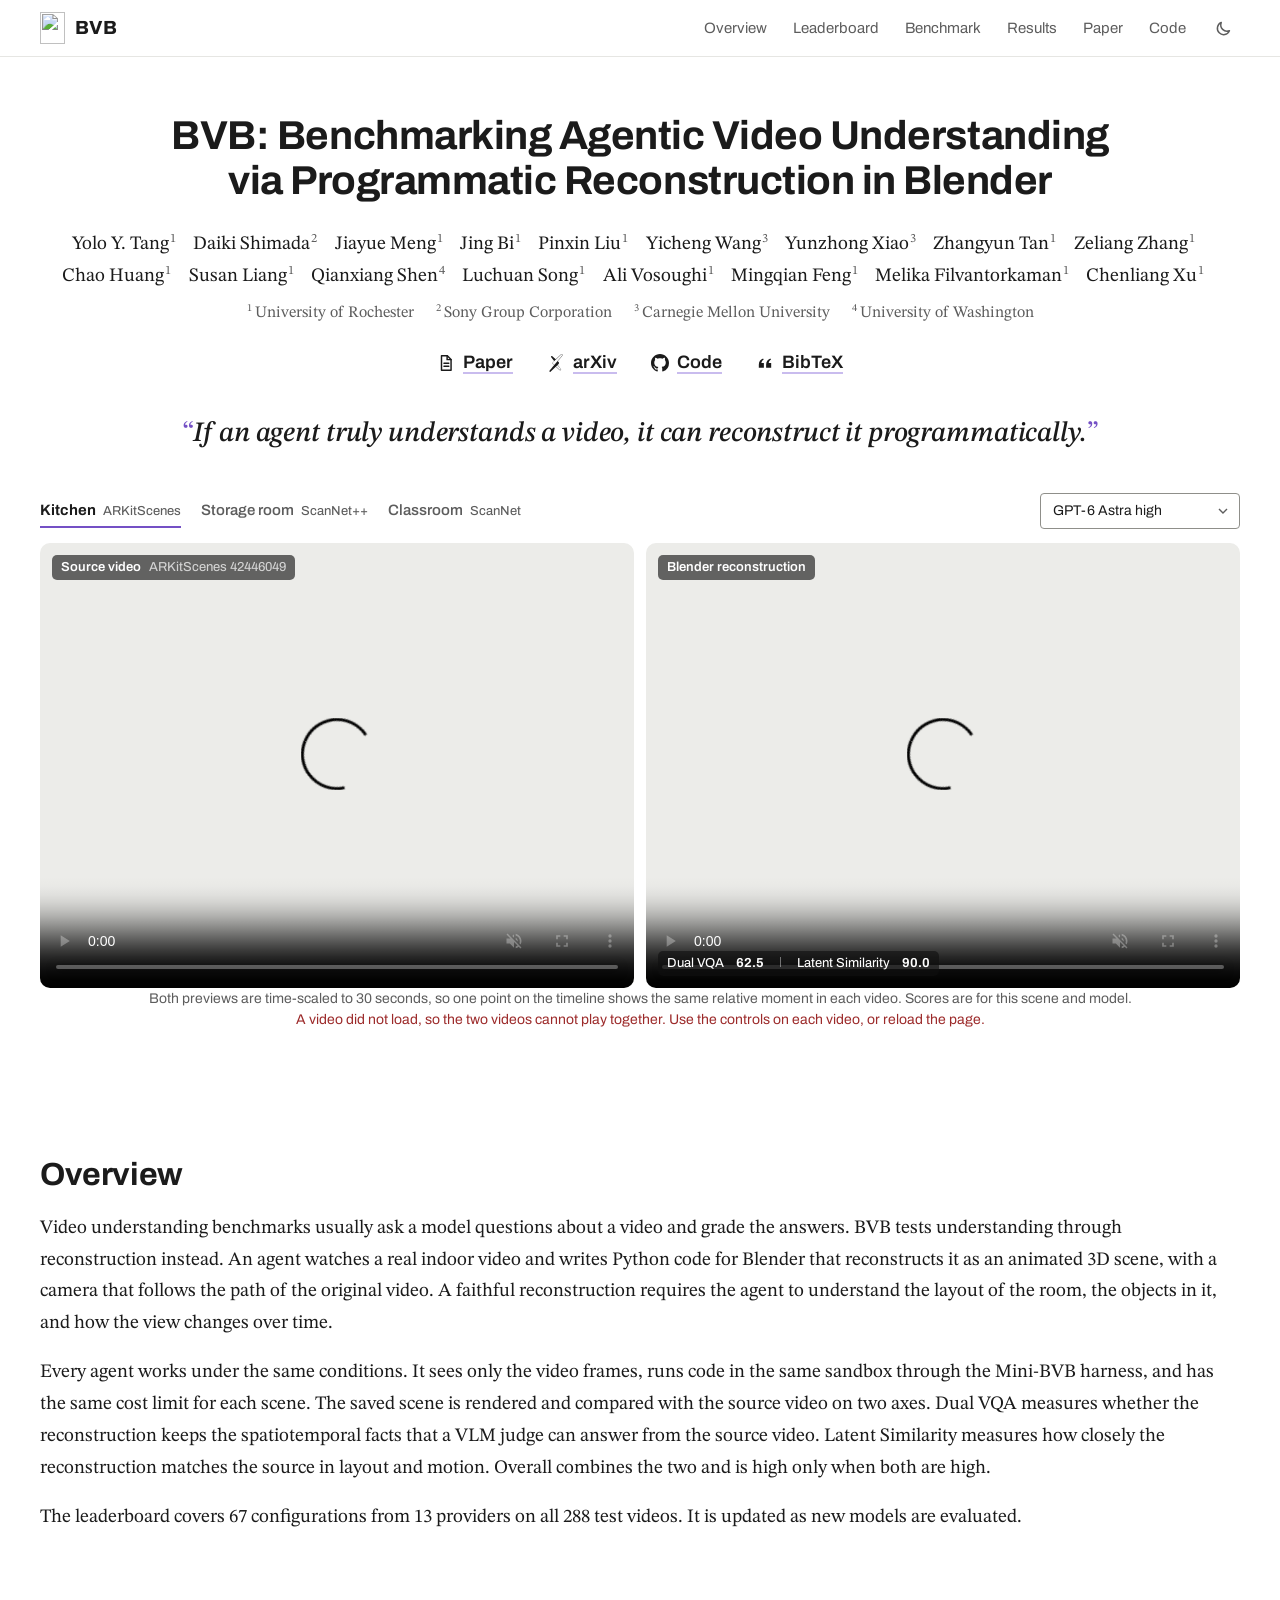
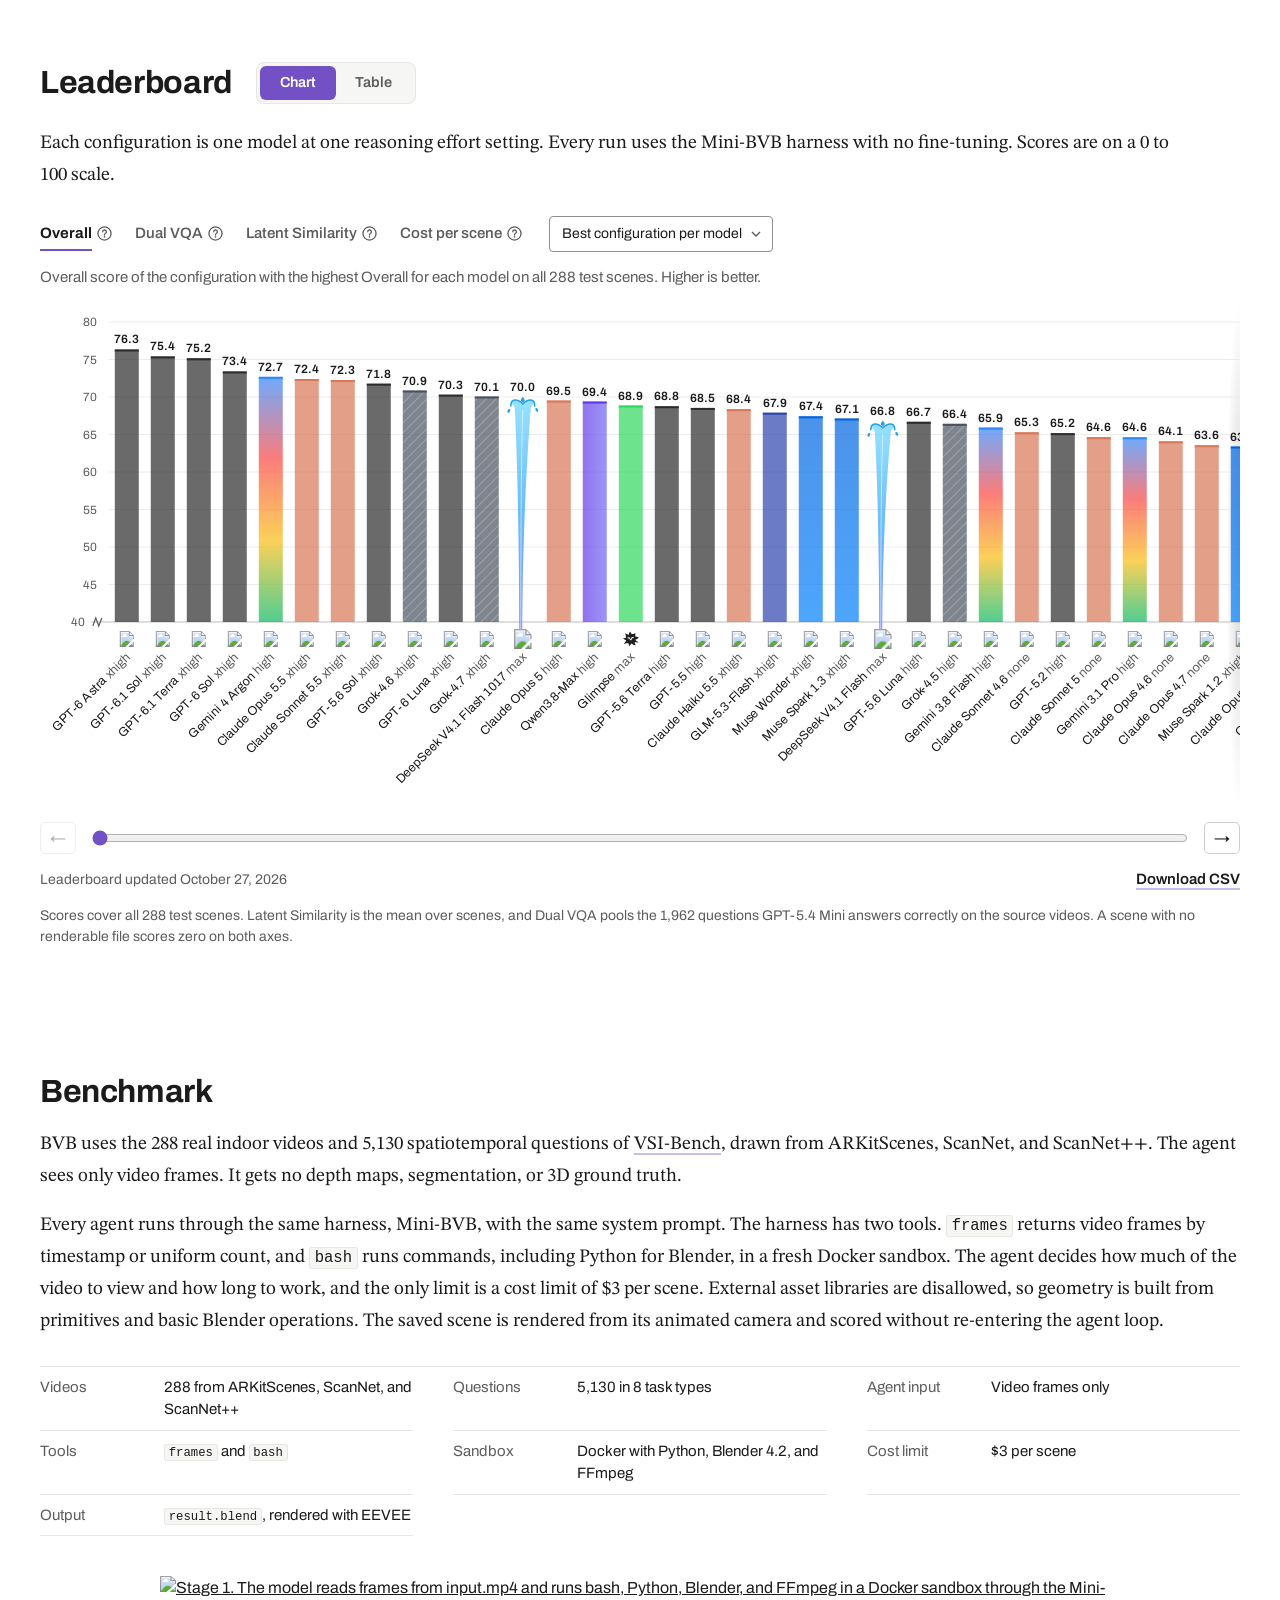
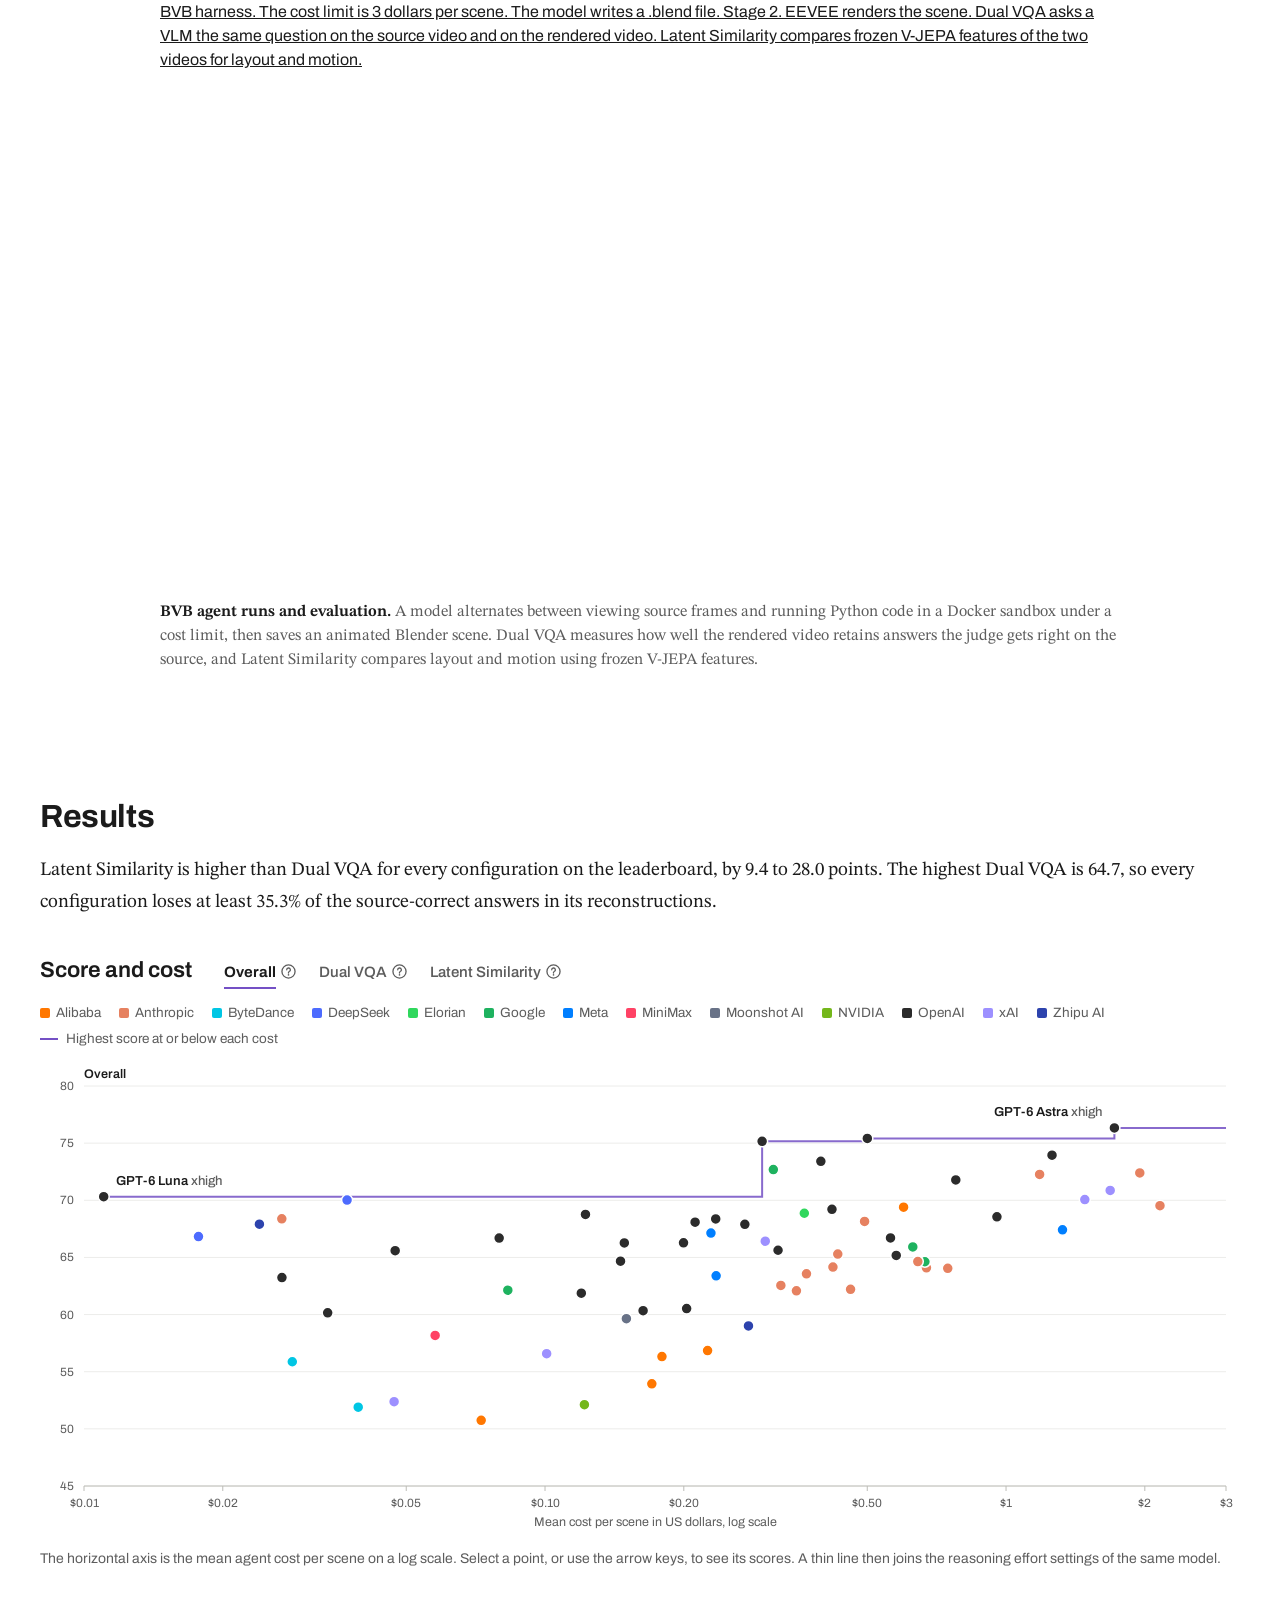
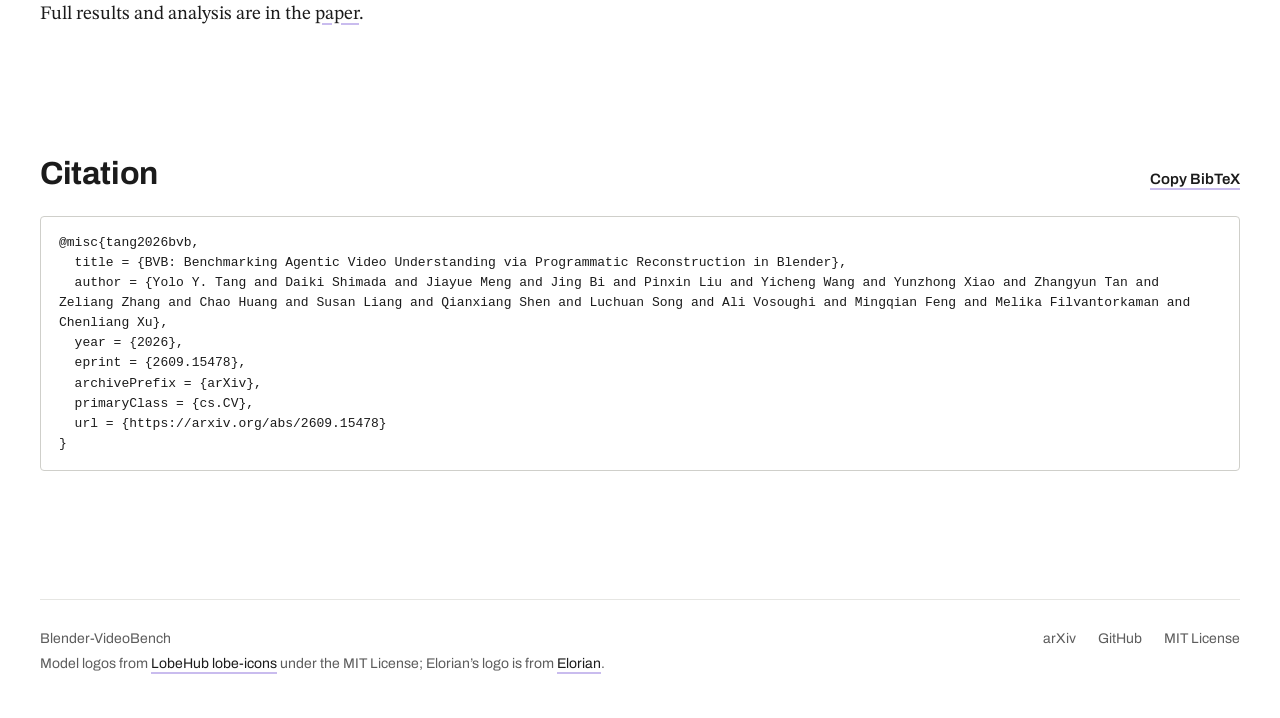
==== commit 53472984: "Show Nemotron mean cost from recorded scenes" ====
--- a/index.html
+++ b/index.html
@@ -347,73 +347,73 @@
                 </tr>
               </thead>
               <tbody id="leaderboard-body">
-<tr><td class="num rank top">1</td><td class="model-cell"><span class="model-identity" title="OpenAI"><img class="model-logo mono" src="assets/model-logos/openai.svg" width="20" height="20" alt="" aria-hidden="true" /><span><span class="model-name">GPT-6 Astra</span> <span class="effort-text">xhigh</span></span></span></td><td class="num sorted">76.33</td><td class="num">64.7</td><td class="num">88.9</td><td class="num">$1.718</td></tr>
-<tr><td class="num rank top">2</td><td class="model-cell"><span class="model-identity" title="OpenAI"><img class="model-logo mono" src="assets/model-logos/openai.svg" width="20" height="20" alt="" aria-hidden="true" /><span><span class="model-name">GPT-6.1 Sol</span> <span class="effort-text">xhigh</span></span></span></td><td class="num sorted">75.41</td><td class="num">62.4</td><td class="num">89.7</td><td class="num">$0.500</td></tr>
-<tr><td class="num rank top">3</td><td class="model-cell"><span class="model-identity" title="OpenAI"><img class="model-logo mono" src="assets/model-logos/openai.svg" width="20" height="20" alt="" aria-hidden="true" /><span><span class="model-name">GPT-6.1 Terra</span> <span class="effort-text">xhigh</span></span></span></td><td class="num sorted">75.16</td><td class="num">63.1</td><td class="num">88.2</td><td class="num">$0.296</td></tr>
-<tr><td class="num rank">4</td><td class="model-cell"><span class="model-identity" title="OpenAI"><img class="model-logo mono" src="assets/model-logos/openai.svg" width="20" height="20" alt="" aria-hidden="true" /><span><span class="model-name">GPT-6 Astra</span> <span class="effort-text">high</span></span></span></td><td class="num sorted">73.95</td><td class="num">60.6</td><td class="num">88.6</td><td class="num">$1.258</td></tr>
-<tr><td class="num rank">5</td><td class="model-cell"><span class="model-identity" title="OpenAI"><img class="model-logo mono" src="assets/model-logos/openai.svg" width="20" height="20" alt="" aria-hidden="true" /><span><span class="model-name">GPT-6 Sol</span> <span class="effort-text">xhigh</span></span></span></td><td class="num sorted">73.41</td><td class="num">62.2</td><td class="num">85.6</td><td class="num">$0.397</td></tr>
-<tr><td class="num rank">6</td><td class="model-cell"><span class="model-identity" title="Google"><img class="model-logo" src="assets/model-logos/gemini-color.svg" width="20" height="20" alt="" aria-hidden="true" /><span><span class="model-name">Gemini 4 Argon</span> <span class="effort-text">high</span></span></span></td><td class="num sorted">72.69</td><td class="num">61.2</td><td class="num">85.2</td><td class="num">$0.313</td></tr>
-<tr><td class="num rank">7</td><td class="model-cell"><span class="model-identity" title="Anthropic"><img class="model-logo" src="assets/model-logos/claude-color.svg" width="20" height="20" alt="" aria-hidden="true" /><span><span class="model-name">Claude Opus 5.5</span> <span class="effort-text">xhigh</span></span></span></td><td class="num sorted">72.39</td><td class="num">61.3</td><td class="num">84.5</td><td class="num">$1.950</td></tr>
-<tr><td class="num rank">8</td><td class="model-cell"><span class="model-identity" title="Anthropic"><img class="model-logo" src="assets/model-logos/claude-color.svg" width="20" height="20" alt="" aria-hidden="true" /><span><span class="model-name">Claude Sonnet 5.5</span> <span class="effort-text">xhigh</span></span></span></td><td class="num sorted">72.27</td><td class="num">61.5</td><td class="num">83.9</td><td class="num">$1.183</td></tr>
-<tr><td class="num rank">9</td><td class="model-cell"><span class="model-identity" title="OpenAI"><img class="model-logo mono" src="assets/model-logos/openai.svg" width="20" height="20" alt="" aria-hidden="true" /><span><span class="model-name">GPT-5.6 Sol</span> <span class="effort-text">xhigh</span></span></span></td><td class="num sorted">71.78</td><td class="num">59.4</td><td class="num">85.4</td><td class="num">$0.778</td></tr>
-<tr><td class="num rank">10</td><td class="model-cell"><span class="model-identity" title="xAI"><img class="model-logo mono" src="assets/model-logos/grok.svg" width="20" height="20" alt="" aria-hidden="true" /><span><span class="model-name">Grok-4.6</span> <span class="effort-text">xhigh</span></span></span></td><td class="num sorted">70.86</td><td class="num">58.7</td><td class="num">84.2</td><td class="num">$1.682</td></tr>
-<tr><td class="num rank">11</td><td class="model-cell"><span class="model-identity" title="OpenAI"><img class="model-logo mono" src="assets/model-logos/openai.svg" width="20" height="20" alt="" aria-hidden="true" /><span><span class="model-name">GPT-6 Luna</span> <span class="effort-text">xhigh</span></span></span></td><td class="num sorted">70.32</td><td class="num">58.6</td><td class="num">83.1</td><td class="num">$0.011</td></tr>
-<tr><td class="num rank">12</td><td class="model-cell"><span class="model-identity" title="xAI"><img class="model-logo mono" src="assets/model-logos/grok.svg" width="20" height="20" alt="" aria-hidden="true" /><span><span class="model-name">Grok-4.7</span> <span class="effort-text">xhigh</span></span></span></td><td class="num sorted">70.07</td><td class="num">58.8</td><td class="num">82.4</td><td class="num">$1.482</td></tr>
-<tr><td class="num rank">13</td><td class="model-cell"><span class="model-identity" title="DeepSeek"><img class="model-logo" src="assets/model-logos/deepseek-color.svg" width="20" height="20" alt="" aria-hidden="true" /><span><span class="model-name">DeepSeek V4.1 Flash 1017</span> <span class="effort-text">max</span> <span class="tag-text">open-weight</span></span></span></td><td class="num sorted">70.02</td><td class="num">58.7</td><td class="num">82.4</td><td class="num">$0.037</td></tr>
-<tr><td class="num rank">14</td><td class="model-cell"><span class="model-identity" title="Anthropic"><img class="model-logo" src="assets/model-logos/claude-color.svg" width="20" height="20" alt="" aria-hidden="true" /><span><span class="model-name">Claude Opus 5</span> <span class="effort-text">high</span></span></span></td><td class="num sorted">69.53</td><td class="num">58.6</td><td class="num">81.4</td><td class="num">$2.157</td></tr>
-<tr><td class="num rank">15</td><td class="model-cell"><span class="model-identity" title="Alibaba"><img class="model-logo" src="assets/model-logos/qwen-color.svg" width="20" height="20" alt="" aria-hidden="true" /><span><span class="model-name">Qwen3.8-Max</span> <span class="effort-text">high</span></span></span></td><td class="num sorted">69.39</td><td class="num">58.4</td><td class="num">81.3</td><td class="num">$0.599</td></tr>
-<tr><td class="num rank">16</td><td class="model-cell"><span class="model-identity" title="OpenAI"><img class="model-logo mono" src="assets/model-logos/openai.svg" width="20" height="20" alt="" aria-hidden="true" /><span><span class="model-name">GPT-5.6 Sol</span> <span class="effort-text">high</span></span></span></td><td class="num sorted">69.21</td><td class="num">55.9</td><td class="num">83.9</td><td class="num">$0.419</td></tr>
-<tr><td class="num rank">17</td><td class="model-cell"><span class="model-identity" title="Elorian"><img class="model-logo mono" src="assets/model-logos/elorian.svg" width="20" height="20" alt="" aria-hidden="true" /><span><span class="model-name">Glimpse</span> <span class="effort-text">max</span></span></span></td><td class="num sorted">68.86</td><td class="num">58.0</td><td class="num">80.7</td><td class="num">$0.365</td></tr>
-<tr><td class="num rank">18</td><td class="model-cell"><span class="model-identity" title="OpenAI"><img class="model-logo mono" src="assets/model-logos/openai.svg" width="20" height="20" alt="" aria-hidden="true" /><span><span class="model-name">GPT-5.6 Terra</span> <span class="effort-text">high</span></span></span></td><td class="num sorted">68.76</td><td class="num">56.3</td><td class="num">82.4</td><td class="num">$0.122</td></tr>
-<tr><td class="num rank">19</td><td class="model-cell"><span class="model-identity" title="OpenAI"><img class="model-logo mono" src="assets/model-logos/openai.svg" width="20" height="20" alt="" aria-hidden="true" /><span><span class="model-name">GPT-5.5</span> <span class="effort-text">high</span></span></span></td><td class="num sorted">68.55</td><td class="num">56.5</td><td class="num">81.8</td><td class="num">$0.956</td></tr>
-<tr><td class="num rank">20</td><td class="model-cell"><span class="model-identity" title="Anthropic"><img class="model-logo" src="assets/model-logos/claude-color.svg" width="20" height="20" alt="" aria-hidden="true" /><span><span class="model-name">Claude Haiku 5.5</span> <span class="effort-text">xhigh</span></span></span></td><td class="num sorted">68.37</td><td class="num">57.5</td><td class="num">80.1</td><td class="num">$0.027</td></tr>
-<tr><td class="num rank">21</td><td class="model-cell"><span class="model-identity" title="OpenAI"><img class="model-logo mono" src="assets/model-logos/openai.svg" width="20" height="20" alt="" aria-hidden="true" /><span><span class="model-name">GPT-5.6 Terra</span> <span class="effort-text">xhigh</span></span></span></td><td class="num sorted">68.37</td><td class="num">55.2</td><td class="num">82.9</td><td class="num">$0.235</td></tr>
-<tr><td class="num rank">22</td><td class="model-cell"><span class="model-identity" title="Anthropic"><img class="model-logo" src="assets/model-logos/claude-color.svg" width="20" height="20" alt="" aria-hidden="true" /><span><span class="model-name">Claude Opus 5.5</span> <span class="effort-text">high</span></span></span></td><td class="num sorted">68.15</td><td class="num">58.6</td><td class="num">78.5</td><td class="num">$0.493</td></tr>
-<tr><td class="num rank">23</td><td class="model-cell"><span class="model-identity" title="OpenAI"><img class="model-logo mono" src="assets/model-logos/openai.svg" width="20" height="20" alt="" aria-hidden="true" /><span><span class="model-name">GPT-5.6 Sol</span> <span class="effort-text">none</span></span></span></td><td class="num sorted">68.08</td><td class="num">56.6</td><td class="num">80.6</td><td class="num">$0.212</td></tr>
-<tr><td class="num rank">24</td><td class="model-cell"><span class="model-identity" title="Zhipu AI"><img class="model-logo mono" src="assets/model-logos/glm.png" width="20" height="20" alt="" aria-hidden="true" /><span><span class="model-name">GLM-5.3-Flash</span> <span class="effort-text">xhigh</span> <span class="tag-text">open-weight</span></span></span></td><td class="num sorted">67.91</td><td class="num">58.0</td><td class="num">78.7</td><td class="num">$0.024</td></tr>
-<tr><td class="num rank">25</td><td class="model-cell"><span class="model-identity" title="OpenAI"><img class="model-logo mono" src="assets/model-logos/openai.svg" width="20" height="20" alt="" aria-hidden="true" /><span><span class="model-name">GPT-5.6 Sol</span> <span class="effort-text">medium</span></span></span></td><td class="num sorted">67.90</td><td class="num">55.5</td><td class="num">81.6</td><td class="num">$0.271</td></tr>
-<tr><td class="num rank">26</td><td class="model-cell"><span class="model-identity" title="Meta"><img class="model-logo" src="assets/model-logos/meta.png" width="20" height="20" alt="" aria-hidden="true" /><span><span class="model-name">Muse Wonder</span> <span class="effort-text">xhigh</span></span></span></td><td class="num sorted">67.42</td><td class="num">57.7</td><td class="num">77.9</td><td class="num">$1.326</td></tr>
-<tr><td class="num rank">27</td><td class="model-cell"><span class="model-identity" title="Meta"><img class="model-logo" src="assets/model-logos/meta.png" width="20" height="20" alt="" aria-hidden="true" /><span><span class="model-name">Muse Spark 1.3</span> <span class="effort-text">xhigh</span></span></span></td><td class="num sorted">67.13</td><td class="num">55.6</td><td class="num">79.7</td><td class="num">$0.229</td></tr>
-<tr><td class="num rank">28</td><td class="model-cell"><span class="model-identity" title="DeepSeek"><img class="model-logo" src="assets/model-logos/deepseek-color.svg" width="20" height="20" alt="" aria-hidden="true" /><span><span class="model-name">DeepSeek V4.1 Flash</span> <span class="effort-text">max</span> <span class="tag-text">open-weight</span></span></span></td><td class="num sorted">66.82</td><td class="num">57.8</td><td class="num">76.4</td><td class="num">$0.018</td></tr>
-<tr><td class="num rank">29</td><td class="model-cell"><span class="model-identity" title="OpenAI"><img class="model-logo mono" src="assets/model-logos/openai.svg" width="20" height="20" alt="" aria-hidden="true" /><span><span class="model-name">GPT-5.5</span> <span class="effort-text">medium</span></span></span></td><td class="num sorted">66.70</td><td class="num">54.2</td><td class="num">80.5</td><td class="num">$0.562</td></tr>
-<tr><td class="num rank">30</td><td class="model-cell"><span class="model-identity" title="OpenAI"><img class="model-logo mono" src="assets/model-logos/openai.svg" width="20" height="20" alt="" aria-hidden="true" /><span><span class="model-name">GPT-5.6 Luna</span> <span class="effort-text">high</span></span></span></td><td class="num sorted">66.69</td><td class="num">53.7</td><td class="num">81.1</td><td class="num">$0.080</td></tr>
-<tr><td class="num rank">31</td><td class="model-cell"><span class="model-identity" title="xAI"><img class="model-logo mono" src="assets/model-logos/grok.svg" width="20" height="20" alt="" aria-hidden="true" /><span><span class="model-name">Grok-4.5</span> <span class="effort-text">high</span></span></span></td><td class="num sorted">66.42</td><td class="num">54.9</td><td class="num">79.0</td><td class="num">$0.300</td></tr>
-<tr><td class="num rank">32</td><td class="model-cell"><span class="model-identity" title="OpenAI"><img class="model-logo mono" src="assets/model-logos/openai.svg" width="20" height="20" alt="" aria-hidden="true" /><span><span class="model-name">GPT-5.6 Sol</span> <span class="effort-text">low</span></span></span></td><td class="num sorted">66.28</td><td class="num">54.4</td><td class="num">79.3</td><td class="num">$0.200</td></tr>
-<tr><td class="num rank">33</td><td class="model-cell"><span class="model-identity" title="OpenAI"><img class="model-logo mono" src="assets/model-logos/openai.svg" width="20" height="20" alt="" aria-hidden="true" /><span><span class="model-name">GPT-5.6 Terra</span> <span class="effort-text">medium</span></span></span></td><td class="num sorted">66.27</td><td class="num">55.0</td><td class="num">78.5</td><td class="num">$0.149</td></tr>
-<tr><td class="num rank">34</td><td class="model-cell"><span class="model-identity" title="Google"><img class="model-logo" src="assets/model-logos/gemini-color.svg" width="20" height="20" alt="" aria-hidden="true" /><span><span class="model-name">Gemini 3.8 Flash</span> <span class="effort-text">high</span></span></span></td><td class="num sorted">65.92</td><td class="num">55.4</td><td class="num">77.4</td><td class="num">$0.628</td></tr>
-<tr><td class="num rank">35</td><td class="model-cell"><span class="model-identity" title="OpenAI"><img class="model-logo mono" src="assets/model-logos/openai.svg" width="20" height="20" alt="" aria-hidden="true" /><span><span class="model-name">GPT-5.5</span> <span class="effort-text">low</span></span></span></td><td class="num sorted">65.63</td><td class="num">54.7</td><td class="num">77.5</td><td class="num">$0.320</td></tr>
-<tr><td class="num rank">36</td><td class="model-cell"><span class="model-identity" title="OpenAI"><img class="model-logo mono" src="assets/model-logos/openai.svg" width="20" height="20" alt="" aria-hidden="true" /><span><span class="model-name">GPT-5.6 Luna</span> <span class="effort-text">medium</span></span></span></td><td class="num sorted">65.59</td><td class="num">53.6</td><td class="num">78.8</td><td class="num">$0.047</td></tr>
-<tr><td class="num rank">37</td><td class="model-cell"><span class="model-identity" title="Anthropic"><img class="model-logo" src="assets/model-logos/claude-color.svg" width="20" height="20" alt="" aria-hidden="true" /><span><span class="model-name">Claude Sonnet 4.6</span> <span class="effort-text">none</span></span></span></td><td class="num sorted">65.29</td><td class="num">56.0</td><td class="num">75.3</td><td class="num">$0.432</td></tr>
-<tr><td class="num rank">38</td><td class="model-cell"><span class="model-identity" title="OpenAI"><img class="model-logo mono" src="assets/model-logos/openai.svg" width="20" height="20" alt="" aria-hidden="true" /><span><span class="model-name">GPT-5.2</span> <span class="effort-text">high</span></span></span></td><td class="num sorted">65.18</td><td class="num">55.4</td><td class="num">75.8</td><td class="num">$0.578</td></tr>
-<tr><td class="num rank">39</td><td class="model-cell"><span class="model-identity" title="OpenAI"><img class="model-logo mono" src="assets/model-logos/openai.svg" width="20" height="20" alt="" aria-hidden="true" /><span><span class="model-name">GPT-5.6 Terra</span> <span class="effort-text">low</span></span></span></td><td class="num sorted">64.67</td><td class="num">53.6</td><td class="num">76.8</td><td class="num">$0.146</td></tr>
-<tr><td class="num rank">40</td><td class="model-cell"><span class="model-identity" title="Anthropic"><img class="model-logo" src="assets/model-logos/claude-color.svg" width="20" height="20" alt="" aria-hidden="true" /><span><span class="model-name">Claude Sonnet 5</span> <span class="effort-text">none</span></span></span></td><td class="num sorted">64.64</td><td class="num">55.4</td><td class="num">74.6</td><td class="num">$0.644</td></tr>
-<tr><td class="num rank">41</td><td class="model-cell"><span class="model-identity" title="Google"><img class="model-logo" src="assets/model-logos/gemini-color.svg" width="20" height="20" alt="" aria-hidden="true" /><span><span class="model-name">Gemini 3.1 Pro</span> <span class="effort-text">high</span></span></span></td><td class="num sorted">64.62</td><td class="num">55.5</td><td class="num">74.5</td><td class="num">$0.667</td></tr>
-<tr><td class="num rank">42</td><td class="model-cell"><span class="model-identity" title="Anthropic"><img class="model-logo" src="assets/model-logos/claude-color.svg" width="20" height="20" alt="" aria-hidden="true" /><span><span class="model-name">Claude Sonnet 5</span> <span class="effort-text">high</span></span></span></td><td class="num sorted">64.16</td><td class="num">54.7</td><td class="num">74.4</td><td class="num">$0.421</td></tr>
-<tr><td class="num rank">43</td><td class="model-cell"><span class="model-identity" title="Anthropic"><img class="model-logo" src="assets/model-logos/claude-color.svg" width="20" height="20" alt="" aria-hidden="true" /><span><span class="model-name">Claude Opus 4.6</span> <span class="effort-text">none</span></span></span></td><td class="num sorted">64.09</td><td class="num">54.5</td><td class="num">74.5</td><td class="num">$0.672</td></tr>
-<tr><td class="num rank">44</td><td class="model-cell"><span class="model-identity" title="Anthropic"><img class="model-logo" src="assets/model-logos/claude-color.svg" width="20" height="20" alt="" aria-hidden="true" /><span><span class="model-name">Claude Sonnet 4.6</span> <span class="effort-text">high</span></span></span></td><td class="num sorted">64.05</td><td class="num">54.0</td><td class="num">74.9</td><td class="num">$0.747</td></tr>
-<tr><td class="num rank">45</td><td class="model-cell"><span class="model-identity" title="Anthropic"><img class="model-logo" src="assets/model-logos/claude-color.svg" width="20" height="20" alt="" aria-hidden="true" /><span><span class="model-name">Claude Opus 4.7</span> <span class="effort-text">none</span></span></span></td><td class="num sorted">63.57</td><td class="num">55.1</td><td class="num">72.6</td><td class="num">$0.369</td></tr>
-<tr><td class="num rank">46</td><td class="model-cell"><span class="model-identity" title="Meta"><img class="model-logo" src="assets/model-logos/meta.png" width="20" height="20" alt="" aria-hidden="true" /><span><span class="model-name">Muse Spark 1.2</span> <span class="effort-text">xhigh</span></span></span></td><td class="num sorted">63.40</td><td class="num">52.4</td><td class="num">75.4</td><td class="num">$0.235</td></tr>
-<tr><td class="num rank">47</td><td class="model-cell"><span class="model-identity" title="OpenAI"><img class="model-logo mono" src="assets/model-logos/openai.svg" width="20" height="20" alt="" aria-hidden="true" /><span><span class="model-name">GPT-5.6 Luna</span> <span class="effort-text">low</span></span></span></td><td class="num sorted">63.24</td><td class="num">52.0</td><td class="num">75.6</td><td class="num">$0.027</td></tr>
-<tr><td class="num rank">48</td><td class="model-cell"><span class="model-identity" title="Anthropic"><img class="model-logo" src="assets/model-logos/claude-color.svg" width="20" height="20" alt="" aria-hidden="true" /><span><span class="model-name">Claude Opus 4.8</span> <span class="effort-text">none</span></span></span></td><td class="num sorted">62.55</td><td class="num">53.6</td><td class="num">72.2</td><td class="num">$0.325</td></tr>
-<tr><td class="num rank">49</td><td class="model-cell"><span class="model-identity" title="Anthropic"><img class="model-logo" src="assets/model-logos/claude-color.svg" width="20" height="20" alt="" aria-hidden="true" /><span><span class="model-name">Claude Opus 4.8</span> <span class="effort-text">high</span></span></span></td><td class="num sorted">62.21</td><td class="num">53.2</td><td class="num">71.9</td><td class="num">$0.460</td></tr>
-<tr><td class="num rank">50</td><td class="model-cell"><span class="model-identity" title="Google"><img class="model-logo" src="assets/model-logos/gemini-color.svg" width="20" height="20" alt="" aria-hidden="true" /><span><span class="model-name">Gemini 3 Flash</span> <span class="effort-text">high</span></span></span></td><td class="num sorted">62.14</td><td class="num">55.7</td><td class="num">69.0</td><td class="num">$0.083</td></tr>
-<tr><td class="num rank">51</td><td class="model-cell"><span class="model-identity" title="Anthropic"><img class="model-logo" src="assets/model-logos/claude-color.svg" width="20" height="20" alt="" aria-hidden="true" /><span><span class="model-name">Claude Opus 4.7</span> <span class="effort-text">high</span></span></span></td><td class="num sorted">62.08</td><td class="num">53.7</td><td class="num">71.1</td><td class="num">$0.351</td></tr>
-<tr><td class="num rank">52</td><td class="model-cell"><span class="model-identity" title="OpenAI"><img class="model-logo mono" src="assets/model-logos/openai.svg" width="20" height="20" alt="" aria-hidden="true" /><span><span class="model-name">GPT-5.2</span> <span class="effort-text">none</span></span></span></td><td class="num sorted">61.87</td><td class="num">53.9</td><td class="num">70.4</td><td class="num">$0.120</td></tr>
-<tr><td class="num rank">53</td><td class="model-cell"><span class="model-identity" title="OpenAI"><img class="model-logo mono" src="assets/model-logos/openai.svg" width="20" height="20" alt="" aria-hidden="true" /><span><span class="model-name">GPT-5.4</span> <span class="effort-text">none</span></span></span></td><td class="num sorted">60.53</td><td class="num">53.5</td><td class="num">68.0</td><td class="num">$0.203</td></tr>
-<tr><td class="num rank">54</td><td class="model-cell"><span class="model-identity" title="OpenAI"><img class="model-logo mono" src="assets/model-logos/openai.svg" width="20" height="20" alt="" aria-hidden="true" /><span><span class="model-name">GPT-5.5</span> <span class="effort-text">none</span></span></span></td><td class="num sorted">60.34</td><td class="num">48.4</td><td class="num">73.6</td><td class="num">$0.163</td></tr>
-<tr><td class="num rank">55</td><td class="model-cell"><span class="model-identity" title="OpenAI"><img class="model-logo mono" src="assets/model-logos/openai.svg" width="20" height="20" alt="" aria-hidden="true" /><span><span class="model-name">GPT-5.4 Mini</span> <span class="effort-text">none</span></span></span></td><td class="num sorted">60.16</td><td class="num">53.2</td><td class="num">67.5</td><td class="num">$0.034</td></tr>
-<tr><td class="num rank">56</td><td class="model-cell"><span class="model-identity" title="Moonshot AI"><img class="model-logo mono" src="assets/model-logos/kimi.png" width="20" height="20" alt="" aria-hidden="true" /><span><span class="model-name">Kimi-K2.5</span> <span class="effort-text">none</span> <span class="tag-text">open-weight</span></span></span></td><td class="num sorted">59.64</td><td class="num">50.8</td><td class="num">69.2</td><td class="num">$0.150</td></tr>
-<tr><td class="num rank">57</td><td class="model-cell"><span class="model-identity" title="Zhipu AI"><img class="model-logo mono" src="assets/model-logos/glm.png" width="20" height="20" alt="" aria-hidden="true" /><span><span class="model-name">GLM-5V-Turbo</span> <span class="effort-text">none</span></span></span></td><td class="num sorted">59.00</td><td class="num">51.5</td><td class="num">67.0</td><td class="num">$0.276</td></tr>
-<tr><td class="num rank">58</td><td class="model-cell"><span class="model-identity" title="MiniMax"><img class="model-logo" src="assets/model-logos/minimax-color.svg" width="20" height="20" alt="" aria-hidden="true" /><span><span class="model-name">MiniMax-M3</span> <span class="effort-text">none</span> <span class="tag-text">open-weight</span></span></span></td><td class="num sorted">58.18</td><td class="num">50.9</td><td class="num">65.9</td><td class="num">$0.058</td></tr>
-<tr><td class="num rank">59</td><td class="model-cell"><span class="model-identity" title="Alibaba"><img class="model-logo" src="assets/model-logos/qwen-color.svg" width="20" height="20" alt="" aria-hidden="true" /><span><span class="model-name">Qwen3.5-122B</span> <span class="effort-text">none</span> <span class="tag-text">open-weight</span></span></span></td><td class="num sorted">56.85</td><td class="num">50.3</td><td class="num">63.8</td><td class="num">$0.225</td></tr>
-<tr><td class="num rank">60</td><td class="model-cell"><span class="model-identity" title="xAI"><img class="model-logo mono" src="assets/model-logos/grok.svg" width="20" height="20" alt="" aria-hidden="true" /><span><span class="model-name">Grok-4.3</span> <span class="effort-text">high</span></span></span></td><td class="num sorted">56.58</td><td class="num">49.3</td><td class="num">64.3</td><td class="num">$0.101</td></tr>
-<tr><td class="num rank">61</td><td class="model-cell"><span class="model-identity" title="Alibaba"><img class="model-logo" src="assets/model-logos/qwen-color.svg" width="20" height="20" alt="" aria-hidden="true" /><span><span class="model-name">Qwen3.5-397B</span> <span class="effort-text">none</span> <span class="tag-text">open-weight</span></span></span></td><td class="num sorted">56.32</td><td class="num">49.5</td><td class="num">63.5</td><td class="num">$0.179</td></tr>
-<tr><td class="num rank">62</td><td class="model-cell"><span class="model-identity" title="ByteDance"><img class="model-logo" src="assets/model-logos/seed.png" width="20" height="20" alt="" aria-hidden="true" /><span><span class="model-name">Seed-2.0-Mini</span> <span class="effort-text">none</span></span></span></td><td class="num sorted">55.87</td><td class="num">50.2</td><td class="num">61.9</td><td class="num">$0.028</td></tr>
-<tr><td class="num rank">63</td><td class="model-cell"><span class="model-identity" title="Alibaba"><img class="model-logo" src="assets/model-logos/qwen-color.svg" width="20" height="20" alt="" aria-hidden="true" /><span><span class="model-name">Qwen3.6-Plus</span> <span class="effort-text">none</span></span></span></td><td class="num sorted">53.94</td><td class="num">46.2</td><td class="num">62.2</td><td class="num">$0.170</td></tr>
-<tr><td class="num rank">64</td><td class="model-cell"><span class="model-identity" title="xAI"><img class="model-logo mono" src="assets/model-logos/grok.svg" width="20" height="20" alt="" aria-hidden="true" /><span><span class="model-name">Grok-4.3</span> <span class="effort-text">none</span></span></span></td><td class="num sorted">52.37</td><td class="num">47.8</td><td class="num">57.2</td><td class="num">$0.047</td></tr>
-<tr><td class="num rank">65</td><td class="model-cell"><span class="model-identity" title="NVIDIA"><img class="model-logo" src="assets/model-logos/nvidia-color.svg" width="20" height="20" alt="" aria-hidden="true" /><span><span class="model-name">Nemotron 3.5 Super VL</span> <span class="effort-text">max</span> <span class="tag-text">open-weight</span></span></span></td><td class="num sorted">52.11</td><td class="num">47.1</td><td class="num">57.4</td><td class="num">n/a</td></tr>
-<tr><td class="num rank">66</td><td class="model-cell"><span class="model-identity" title="ByteDance"><img class="model-logo" src="assets/model-logos/seed.png" width="20" height="20" alt="" aria-hidden="true" /><span><span class="model-name">Seed-2.0-Lite</span> <span class="effort-text">none</span></span></span></td><td class="num sorted">51.90</td><td class="num">45.8</td><td class="num">58.4</td><td class="num">$0.039</td></tr>
-<tr><td class="num rank">67</td><td class="model-cell"><span class="model-identity" title="Alibaba"><img class="model-logo" src="assets/model-logos/qwen-color.svg" width="20" height="20" alt="" aria-hidden="true" /><span><span class="model-name">Qwen3.5-27B</span> <span class="effort-text">none</span> <span class="tag-text">open-weight</span></span></span></td><td class="num sorted">50.74</td><td class="num">44.5</td><td class="num">57.3</td><td class="num">$0.073</td></tr>
+<tr><td class="num rank top">1</td><td class="model-cell"><span class="model-identity" title="OpenAI"><img class="model-logo mono" src="assets/model-logos/openai.svg" width="20" height="20" alt="" aria-hidden="true" /><span><span class="model-name">GPT-6 Astra</span> <span class="effort-text">xhigh</span></span></span></td><td class="num sorted">76.33</td><td class="num">64.7</td><td class="num">88.9</td><td class="num"><span>$1.718</span></td></tr>
+<tr><td class="num rank top">2</td><td class="model-cell"><span class="model-identity" title="OpenAI"><img class="model-logo mono" src="assets/model-logos/openai.svg" width="20" height="20" alt="" aria-hidden="true" /><span><span class="model-name">GPT-6.1 Sol</span> <span class="effort-text">xhigh</span></span></span></td><td class="num sorted">75.41</td><td class="num">62.4</td><td class="num">89.7</td><td class="num"><span>$0.500</span></td></tr>
+<tr><td class="num rank top">3</td><td class="model-cell"><span class="model-identity" title="OpenAI"><img class="model-logo mono" src="assets/model-logos/openai.svg" width="20" height="20" alt="" aria-hidden="true" /><span><span class="model-name">GPT-6.1 Terra</span> <span class="effort-text">xhigh</span></span></span></td><td class="num sorted">75.16</td><td class="num">63.1</td><td class="num">88.2</td><td class="num"><span>$0.296</span></td></tr>
+<tr><td class="num rank">4</td><td class="model-cell"><span class="model-identity" title="OpenAI"><img class="model-logo mono" src="assets/model-logos/openai.svg" width="20" height="20" alt="" aria-hidden="true" /><span><span class="model-name">GPT-6 Astra</span> <span class="effort-text">high</span></span></span></td><td class="num sorted">73.95</td><td class="num">60.6</td><td class="num">88.6</td><td class="num"><span>$1.258</span></td></tr>
+<tr><td class="num rank">5</td><td class="model-cell"><span class="model-identity" title="OpenAI"><img class="model-logo mono" src="assets/model-logos/openai.svg" width="20" height="20" alt="" aria-hidden="true" /><span><span class="model-name">GPT-6 Sol</span> <span class="effort-text">xhigh</span></span></span></td><td class="num sorted">73.41</td><td class="num">62.2</td><td class="num">85.6</td><td class="num"><span>$0.397</span></td></tr>
+<tr><td class="num rank">6</td><td class="model-cell"><span class="model-identity" title="Google"><img class="model-logo" src="assets/model-logos/gemini-color.svg" width="20" height="20" alt="" aria-hidden="true" /><span><span class="model-name">Gemini 4 Argon</span> <span class="effort-text">high</span></span></span></td><td class="num sorted">72.69</td><td class="num">61.2</td><td class="num">85.2</td><td class="num"><span>$0.313</span></td></tr>
+<tr><td class="num rank">7</td><td class="model-cell"><span class="model-identity" title="Anthropic"><img class="model-logo" src="assets/model-logos/claude-color.svg" width="20" height="20" alt="" aria-hidden="true" /><span><span class="model-name">Claude Opus 5.5</span> <span class="effort-text">xhigh</span></span></span></td><td class="num sorted">72.39</td><td class="num">61.3</td><td class="num">84.5</td><td class="num"><span>$1.950</span></td></tr>
+<tr><td class="num rank">8</td><td class="model-cell"><span class="model-identity" title="Anthropic"><img class="model-logo" src="assets/model-logos/claude-color.svg" width="20" height="20" alt="" aria-hidden="true" /><span><span class="model-name">Claude Sonnet 5.5</span> <span class="effort-text">xhigh</span></span></span></td><td class="num sorted">72.27</td><td class="num">61.5</td><td class="num">83.9</td><td class="num"><span>$1.183</span></td></tr>
+<tr><td class="num rank">9</td><td class="model-cell"><span class="model-identity" title="OpenAI"><img class="model-logo mono" src="assets/model-logos/openai.svg" width="20" height="20" alt="" aria-hidden="true" /><span><span class="model-name">GPT-5.6 Sol</span> <span class="effort-text">xhigh</span></span></span></td><td class="num sorted">71.78</td><td class="num">59.4</td><td class="num">85.4</td><td class="num"><span>$0.778</span></td></tr>
+<tr><td class="num rank">10</td><td class="model-cell"><span class="model-identity" title="xAI"><img class="model-logo mono" src="assets/model-logos/grok.svg" width="20" height="20" alt="" aria-hidden="true" /><span><span class="model-name">Grok-4.6</span> <span class="effort-text">xhigh</span></span></span></td><td class="num sorted">70.86</td><td class="num">58.7</td><td class="num">84.2</td><td class="num"><span>$1.682</span></td></tr>
+<tr><td class="num rank">11</td><td class="model-cell"><span class="model-identity" title="OpenAI"><img class="model-logo mono" src="assets/model-logos/openai.svg" width="20" height="20" alt="" aria-hidden="true" /><span><span class="model-name">GPT-6 Luna</span> <span class="effort-text">xhigh</span></span></span></td><td class="num sorted">70.32</td><td class="num">58.6</td><td class="num">83.1</td><td class="num"><span>$0.011</span></td></tr>
+<tr><td class="num rank">12</td><td class="model-cell"><span class="model-identity" title="xAI"><img class="model-logo mono" src="assets/model-logos/grok.svg" width="20" height="20" alt="" aria-hidden="true" /><span><span class="model-name">Grok-4.7</span> <span class="effort-text">xhigh</span></span></span></td><td class="num sorted">70.07</td><td class="num">58.8</td><td class="num">82.4</td><td class="num"><span>$1.482</span></td></tr>
+<tr><td class="num rank">13</td><td class="model-cell"><span class="model-identity" title="DeepSeek"><img class="model-logo" src="assets/model-logos/deepseek-color.svg" width="20" height="20" alt="" aria-hidden="true" /><span><span class="model-name">DeepSeek V4.1 Flash 1017</span> <span class="effort-text">max</span> <span class="tag-text">open-weight</span></span></span></td><td class="num sorted">70.02</td><td class="num">58.7</td><td class="num">82.4</td><td class="num"><span>$0.037</span></td></tr>
+<tr><td class="num rank">14</td><td class="model-cell"><span class="model-identity" title="Anthropic"><img class="model-logo" src="assets/model-logos/claude-color.svg" width="20" height="20" alt="" aria-hidden="true" /><span><span class="model-name">Claude Opus 5</span> <span class="effort-text">high</span></span></span></td><td class="num sorted">69.53</td><td class="num">58.6</td><td class="num">81.4</td><td class="num"><span>$2.157</span></td></tr>
+<tr><td class="num rank">15</td><td class="model-cell"><span class="model-identity" title="Alibaba"><img class="model-logo" src="assets/model-logos/qwen-color.svg" width="20" height="20" alt="" aria-hidden="true" /><span><span class="model-name">Qwen3.8-Max</span> <span class="effort-text">high</span></span></span></td><td class="num sorted">69.39</td><td class="num">58.4</td><td class="num">81.3</td><td class="num"><span>$0.599</span></td></tr>
+<tr><td class="num rank">16</td><td class="model-cell"><span class="model-identity" title="OpenAI"><img class="model-logo mono" src="assets/model-logos/openai.svg" width="20" height="20" alt="" aria-hidden="true" /><span><span class="model-name">GPT-5.6 Sol</span> <span class="effort-text">high</span></span></span></td><td class="num sorted">69.21</td><td class="num">55.9</td><td class="num">83.9</td><td class="num"><span>$0.419</span></td></tr>
+<tr><td class="num rank">17</td><td class="model-cell"><span class="model-identity" title="Elorian"><img class="model-logo mono" src="assets/model-logos/elorian.svg" width="20" height="20" alt="" aria-hidden="true" /><span><span class="model-name">Glimpse</span> <span class="effort-text">max</span></span></span></td><td class="num sorted">68.86</td><td class="num">58.0</td><td class="num">80.7</td><td class="num"><span>$0.365</span></td></tr>
+<tr><td class="num rank">18</td><td class="model-cell"><span class="model-identity" title="OpenAI"><img class="model-logo mono" src="assets/model-logos/openai.svg" width="20" height="20" alt="" aria-hidden="true" /><span><span class="model-name">GPT-5.6 Terra</span> <span class="effort-text">high</span></span></span></td><td class="num sorted">68.76</td><td class="num">56.3</td><td class="num">82.4</td><td class="num"><span>$0.122</span></td></tr>
+<tr><td class="num rank">19</td><td class="model-cell"><span class="model-identity" title="OpenAI"><img class="model-logo mono" src="assets/model-logos/openai.svg" width="20" height="20" alt="" aria-hidden="true" /><span><span class="model-name">GPT-5.5</span> <span class="effort-text">high</span></span></span></td><td class="num sorted">68.55</td><td class="num">56.5</td><td class="num">81.8</td><td class="num"><span>$0.956</span></td></tr>
+<tr><td class="num rank">20</td><td class="model-cell"><span class="model-identity" title="Anthropic"><img class="model-logo" src="assets/model-logos/claude-color.svg" width="20" height="20" alt="" aria-hidden="true" /><span><span class="model-name">Claude Haiku 5.5</span> <span class="effort-text">xhigh</span></span></span></td><td class="num sorted">68.37</td><td class="num">57.5</td><td class="num">80.1</td><td class="num"><span>$0.027</span></td></tr>
+<tr><td class="num rank">21</td><td class="model-cell"><span class="model-identity" title="OpenAI"><img class="model-logo mono" src="assets/model-logos/openai.svg" width="20" height="20" alt="" aria-hidden="true" /><span><span class="model-name">GPT-5.6 Terra</span> <span class="effort-text">xhigh</span></span></span></td><td class="num sorted">68.37</td><td class="num">55.2</td><td class="num">82.9</td><td class="num"><span>$0.235</span></td></tr>
+<tr><td class="num rank">22</td><td class="model-cell"><span class="model-identity" title="Anthropic"><img class="model-logo" src="assets/model-logos/claude-color.svg" width="20" height="20" alt="" aria-hidden="true" /><span><span class="model-name">Claude Opus 5.5</span> <span class="effort-text">high</span></span></span></td><td class="num sorted">68.15</td><td class="num">58.6</td><td class="num">78.5</td><td class="num"><span>$0.493</span></td></tr>
+<tr><td class="num rank">23</td><td class="model-cell"><span class="model-identity" title="OpenAI"><img class="model-logo mono" src="assets/model-logos/openai.svg" width="20" height="20" alt="" aria-hidden="true" /><span><span class="model-name">GPT-5.6 Sol</span> <span class="effort-text">none</span></span></span></td><td class="num sorted">68.08</td><td class="num">56.6</td><td class="num">80.6</td><td class="num"><span>$0.212</span></td></tr>
+<tr><td class="num rank">24</td><td class="model-cell"><span class="model-identity" title="Zhipu AI"><img class="model-logo mono" src="assets/model-logos/glm.png" width="20" height="20" alt="" aria-hidden="true" /><span><span class="model-name">GLM-5.3-Flash</span> <span class="effort-text">xhigh</span> <span class="tag-text">open-weight</span></span></span></td><td class="num sorted">67.91</td><td class="num">58.0</td><td class="num">78.7</td><td class="num"><span>$0.024</span></td></tr>
+<tr><td class="num rank">25</td><td class="model-cell"><span class="model-identity" title="OpenAI"><img class="model-logo mono" src="assets/model-logos/openai.svg" width="20" height="20" alt="" aria-hidden="true" /><span><span class="model-name">GPT-5.6 Sol</span> <span class="effort-text">medium</span></span></span></td><td class="num sorted">67.90</td><td class="num">55.5</td><td class="num">81.6</td><td class="num"><span>$0.271</span></td></tr>
+<tr><td class="num rank">26</td><td class="model-cell"><span class="model-identity" title="Meta"><img class="model-logo" src="assets/model-logos/meta.png" width="20" height="20" alt="" aria-hidden="true" /><span><span class="model-name">Muse Wonder</span> <span class="effort-text">xhigh</span></span></span></td><td class="num sorted">67.42</td><td class="num">57.7</td><td class="num">77.9</td><td class="num"><span>$1.326</span></td></tr>
+<tr><td class="num rank">27</td><td class="model-cell"><span class="model-identity" title="Meta"><img class="model-logo" src="assets/model-logos/meta.png" width="20" height="20" alt="" aria-hidden="true" /><span><span class="model-name">Muse Spark 1.3</span> <span class="effort-text">xhigh</span></span></span></td><td class="num sorted">67.13</td><td class="num">55.6</td><td class="num">79.7</td><td class="num"><span>$0.229</span></td></tr>
+<tr><td class="num rank">28</td><td class="model-cell"><span class="model-identity" title="DeepSeek"><img class="model-logo" src="assets/model-logos/deepseek-color.svg" width="20" height="20" alt="" aria-hidden="true" /><span><span class="model-name">DeepSeek V4.1 Flash</span> <span class="effort-text">max</span> <span class="tag-text">open-weight</span></span></span></td><td class="num sorted">66.82</td><td class="num">57.8</td><td class="num">76.4</td><td class="num"><span>$0.018</span></td></tr>
+<tr><td class="num rank">29</td><td class="model-cell"><span class="model-identity" title="OpenAI"><img class="model-logo mono" src="assets/model-logos/openai.svg" width="20" height="20" alt="" aria-hidden="true" /><span><span class="model-name">GPT-5.5</span> <span class="effort-text">medium</span></span></span></td><td class="num sorted">66.70</td><td class="num">54.2</td><td class="num">80.5</td><td class="num"><span>$0.562</span></td></tr>
+<tr><td class="num rank">30</td><td class="model-cell"><span class="model-identity" title="OpenAI"><img class="model-logo mono" src="assets/model-logos/openai.svg" width="20" height="20" alt="" aria-hidden="true" /><span><span class="model-name">GPT-5.6 Luna</span> <span class="effort-text">high</span></span></span></td><td class="num sorted">66.69</td><td class="num">53.7</td><td class="num">81.1</td><td class="num"><span>$0.080</span></td></tr>
+<tr><td class="num rank">31</td><td class="model-cell"><span class="model-identity" title="xAI"><img class="model-logo mono" src="assets/model-logos/grok.svg" width="20" height="20" alt="" aria-hidden="true" /><span><span class="model-name">Grok-4.5</span> <span class="effort-text">high</span></span></span></td><td class="num sorted">66.42</td><td class="num">54.9</td><td class="num">79.0</td><td class="num"><span>$0.300</span></td></tr>
+<tr><td class="num rank">32</td><td class="model-cell"><span class="model-identity" title="OpenAI"><img class="model-logo mono" src="assets/model-logos/openai.svg" width="20" height="20" alt="" aria-hidden="true" /><span><span class="model-name">GPT-5.6 Sol</span> <span class="effort-text">low</span></span></span></td><td class="num sorted">66.28</td><td class="num">54.4</td><td class="num">79.3</td><td class="num"><span>$0.200</span></td></tr>
+<tr><td class="num rank">33</td><td class="model-cell"><span class="model-identity" title="OpenAI"><img class="model-logo mono" src="assets/model-logos/openai.svg" width="20" height="20" alt="" aria-hidden="true" /><span><span class="model-name">GPT-5.6 Terra</span> <span class="effort-text">medium</span></span></span></td><td class="num sorted">66.27</td><td class="num">55.0</td><td class="num">78.5</td><td class="num"><span>$0.149</span></td></tr>
+<tr><td class="num rank">34</td><td class="model-cell"><span class="model-identity" title="Google"><img class="model-logo" src="assets/model-logos/gemini-color.svg" width="20" height="20" alt="" aria-hidden="true" /><span><span class="model-name">Gemini 3.8 Flash</span> <span class="effort-text">high</span></span></span></td><td class="num sorted">65.92</td><td class="num">55.4</td><td class="num">77.4</td><td class="num"><span>$0.628</span></td></tr>
+<tr><td class="num rank">35</td><td class="model-cell"><span class="model-identity" title="OpenAI"><img class="model-logo mono" src="assets/model-logos/openai.svg" width="20" height="20" alt="" aria-hidden="true" /><span><span class="model-name">GPT-5.5</span> <span class="effort-text">low</span></span></span></td><td class="num sorted">65.63</td><td class="num">54.7</td><td class="num">77.5</td><td class="num"><span>$0.320</span></td></tr>
+<tr><td class="num rank">36</td><td class="model-cell"><span class="model-identity" title="OpenAI"><img class="model-logo mono" src="assets/model-logos/openai.svg" width="20" height="20" alt="" aria-hidden="true" /><span><span class="model-name">GPT-5.6 Luna</span> <span class="effort-text">medium</span></span></span></td><td class="num sorted">65.59</td><td class="num">53.6</td><td class="num">78.8</td><td class="num"><span>$0.047</span></td></tr>
+<tr><td class="num rank">37</td><td class="model-cell"><span class="model-identity" title="Anthropic"><img class="model-logo" src="assets/model-logos/claude-color.svg" width="20" height="20" alt="" aria-hidden="true" /><span><span class="model-name">Claude Sonnet 4.6</span> <span class="effort-text">none</span></span></span></td><td class="num sorted">65.29</td><td class="num">56.0</td><td class="num">75.3</td><td class="num"><span>$0.432</span></td></tr>
+<tr><td class="num rank">38</td><td class="model-cell"><span class="model-identity" title="OpenAI"><img class="model-logo mono" src="assets/model-logos/openai.svg" width="20" height="20" alt="" aria-hidden="true" /><span><span class="model-name">GPT-5.2</span> <span class="effort-text">high</span></span></span></td><td class="num sorted">65.18</td><td class="num">55.4</td><td class="num">75.8</td><td class="num"><span>$0.578</span></td></tr>
+<tr><td class="num rank">39</td><td class="model-cell"><span class="model-identity" title="OpenAI"><img class="model-logo mono" src="assets/model-logos/openai.svg" width="20" height="20" alt="" aria-hidden="true" /><span><span class="model-name">GPT-5.6 Terra</span> <span class="effort-text">low</span></span></span></td><td class="num sorted">64.67</td><td class="num">53.6</td><td class="num">76.8</td><td class="num"><span>$0.146</span></td></tr>
+<tr><td class="num rank">40</td><td class="model-cell"><span class="model-identity" title="Anthropic"><img class="model-logo" src="assets/model-logos/claude-color.svg" width="20" height="20" alt="" aria-hidden="true" /><span><span class="model-name">Claude Sonnet 5</span> <span class="effort-text">none</span></span></span></td><td class="num sorted">64.64</td><td class="num">55.4</td><td class="num">74.6</td><td class="num"><span>$0.644</span></td></tr>
+<tr><td class="num rank">41</td><td class="model-cell"><span class="model-identity" title="Google"><img class="model-logo" src="assets/model-logos/gemini-color.svg" width="20" height="20" alt="" aria-hidden="true" /><span><span class="model-name">Gemini 3.1 Pro</span> <span class="effort-text">high</span></span></span></td><td class="num sorted">64.62</td><td class="num">55.5</td><td class="num">74.5</td><td class="num"><span>$0.667</span></td></tr>
+<tr><td class="num rank">42</td><td class="model-cell"><span class="model-identity" title="Anthropic"><img class="model-logo" src="assets/model-logos/claude-color.svg" width="20" height="20" alt="" aria-hidden="true" /><span><span class="model-name">Claude Sonnet 5</span> <span class="effort-text">high</span></span></span></td><td class="num sorted">64.16</td><td class="num">54.7</td><td class="num">74.4</td><td class="num"><span>$0.421</span></td></tr>
+<tr><td class="num rank">43</td><td class="model-cell"><span class="model-identity" title="Anthropic"><img class="model-logo" src="assets/model-logos/claude-color.svg" width="20" height="20" alt="" aria-hidden="true" /><span><span class="model-name">Claude Opus 4.6</span> <span class="effort-text">none</span></span></span></td><td class="num sorted">64.09</td><td class="num">54.5</td><td class="num">74.5</td><td class="num"><span>$0.672</span></td></tr>
+<tr><td class="num rank">44</td><td class="model-cell"><span class="model-identity" title="Anthropic"><img class="model-logo" src="assets/model-logos/claude-color.svg" width="20" height="20" alt="" aria-hidden="true" /><span><span class="model-name">Claude Sonnet 4.6</span> <span class="effort-text">high</span></span></span></td><td class="num sorted">64.05</td><td class="num">54.0</td><td class="num">74.9</td><td class="num"><span>$0.747</span></td></tr>
+<tr><td class="num rank">45</td><td class="model-cell"><span class="model-identity" title="Anthropic"><img class="model-logo" src="assets/model-logos/claude-color.svg" width="20" height="20" alt="" aria-hidden="true" /><span><span class="model-name">Claude Opus 4.7</span> <span class="effort-text">none</span></span></span></td><td class="num sorted">63.57</td><td class="num">55.1</td><td class="num">72.6</td><td class="num"><span>$0.369</span></td></tr>
+<tr><td class="num rank">46</td><td class="model-cell"><span class="model-identity" title="Meta"><img class="model-logo" src="assets/model-logos/meta.png" width="20" height="20" alt="" aria-hidden="true" /><span><span class="model-name">Muse Spark 1.2</span> <span class="effort-text">xhigh</span></span></span></td><td class="num sorted">63.40</td><td class="num">52.4</td><td class="num">75.4</td><td class="num"><span>$0.235</span></td></tr>
+<tr><td class="num rank">47</td><td class="model-cell"><span class="model-identity" title="OpenAI"><img class="model-logo mono" src="assets/model-logos/openai.svg" width="20" height="20" alt="" aria-hidden="true" /><span><span class="model-name">GPT-5.6 Luna</span> <span class="effort-text">low</span></span></span></td><td class="num sorted">63.24</td><td class="num">52.0</td><td class="num">75.6</td><td class="num"><span>$0.027</span></td></tr>
+<tr><td class="num rank">48</td><td class="model-cell"><span class="model-identity" title="Anthropic"><img class="model-logo" src="assets/model-logos/claude-color.svg" width="20" height="20" alt="" aria-hidden="true" /><span><span class="model-name">Claude Opus 4.8</span> <span class="effort-text">none</span></span></span></td><td class="num sorted">62.55</td><td class="num">53.6</td><td class="num">72.2</td><td class="num"><span>$0.325</span></td></tr>
+<tr><td class="num rank">49</td><td class="model-cell"><span class="model-identity" title="Anthropic"><img class="model-logo" src="assets/model-logos/claude-color.svg" width="20" height="20" alt="" aria-hidden="true" /><span><span class="model-name">Claude Opus 4.8</span> <span class="effort-text">high</span></span></span></td><td class="num sorted">62.21</td><td class="num">53.2</td><td class="num">71.9</td><td class="num"><span>$0.460</span></td></tr>
+<tr><td class="num rank">50</td><td class="model-cell"><span class="model-identity" title="Google"><img class="model-logo" src="assets/model-logos/gemini-color.svg" width="20" height="20" alt="" aria-hidden="true" /><span><span class="model-name">Gemini 3 Flash</span> <span class="effort-text">high</span></span></span></td><td class="num sorted">62.14</td><td class="num">55.7</td><td class="num">69.0</td><td class="num"><span>$0.083</span></td></tr>
+<tr><td class="num rank">51</td><td class="model-cell"><span class="model-identity" title="Anthropic"><img class="model-logo" src="assets/model-logos/claude-color.svg" width="20" height="20" alt="" aria-hidden="true" /><span><span class="model-name">Claude Opus 4.7</span> <span class="effort-text">high</span></span></span></td><td class="num sorted">62.08</td><td class="num">53.7</td><td class="num">71.1</td><td class="num"><span>$0.351</span></td></tr>
+<tr><td class="num rank">52</td><td class="model-cell"><span class="model-identity" title="OpenAI"><img class="model-logo mono" src="assets/model-logos/openai.svg" width="20" height="20" alt="" aria-hidden="true" /><span><span class="model-name">GPT-5.2</span> <span class="effort-text">none</span></span></span></td><td class="num sorted">61.87</td><td class="num">53.9</td><td class="num">70.4</td><td class="num"><span>$0.120</span></td></tr>
+<tr><td class="num rank">53</td><td class="model-cell"><span class="model-identity" title="OpenAI"><img class="model-logo mono" src="assets/model-logos/openai.svg" width="20" height="20" alt="" aria-hidden="true" /><span><span class="model-name">GPT-5.4</span> <span class="effort-text">none</span></span></span></td><td class="num sorted">60.53</td><td class="num">53.5</td><td class="num">68.0</td><td class="num"><span>$0.203</span></td></tr>
+<tr><td class="num rank">54</td><td class="model-cell"><span class="model-identity" title="OpenAI"><img class="model-logo mono" src="assets/model-logos/openai.svg" width="20" height="20" alt="" aria-hidden="true" /><span><span class="model-name">GPT-5.5</span> <span class="effort-text">none</span></span></span></td><td class="num sorted">60.34</td><td class="num">48.4</td><td class="num">73.6</td><td class="num"><span>$0.163</span></td></tr>
+<tr><td class="num rank">55</td><td class="model-cell"><span class="model-identity" title="OpenAI"><img class="model-logo mono" src="assets/model-logos/openai.svg" width="20" height="20" alt="" aria-hidden="true" /><span><span class="model-name">GPT-5.4 Mini</span> <span class="effort-text">none</span></span></span></td><td class="num sorted">60.16</td><td class="num">53.2</td><td class="num">67.5</td><td class="num"><span>$0.034</span></td></tr>
+<tr><td class="num rank">56</td><td class="model-cell"><span class="model-identity" title="Moonshot AI"><img class="model-logo mono" src="assets/model-logos/kimi.png" width="20" height="20" alt="" aria-hidden="true" /><span><span class="model-name">Kimi-K2.5</span> <span class="effort-text">none</span> <span class="tag-text">open-weight</span></span></span></td><td class="num sorted">59.64</td><td class="num">50.8</td><td class="num">69.2</td><td class="num"><span>$0.150</span></td></tr>
+<tr><td class="num rank">57</td><td class="model-cell"><span class="model-identity" title="Zhipu AI"><img class="model-logo mono" src="assets/model-logos/glm.png" width="20" height="20" alt="" aria-hidden="true" /><span><span class="model-name">GLM-5V-Turbo</span> <span class="effort-text">none</span></span></span></td><td class="num sorted">59.00</td><td class="num">51.5</td><td class="num">67.0</td><td class="num"><span>$0.276</span></td></tr>
+<tr><td class="num rank">58</td><td class="model-cell"><span class="model-identity" title="MiniMax"><img class="model-logo" src="assets/model-logos/minimax-color.svg" width="20" height="20" alt="" aria-hidden="true" /><span><span class="model-name">MiniMax-M3</span> <span class="effort-text">none</span> <span class="tag-text">open-weight</span></span></span></td><td class="num sorted">58.18</td><td class="num">50.9</td><td class="num">65.9</td><td class="num"><span>$0.058</span></td></tr>
+<tr><td class="num rank">59</td><td class="model-cell"><span class="model-identity" title="Alibaba"><img class="model-logo" src="assets/model-logos/qwen-color.svg" width="20" height="20" alt="" aria-hidden="true" /><span><span class="model-name">Qwen3.5-122B</span> <span class="effort-text">none</span> <span class="tag-text">open-weight</span></span></span></td><td class="num sorted">56.85</td><td class="num">50.3</td><td class="num">63.8</td><td class="num"><span>$0.225</span></td></tr>
+<tr><td class="num rank">60</td><td class="model-cell"><span class="model-identity" title="xAI"><img class="model-logo mono" src="assets/model-logos/grok.svg" width="20" height="20" alt="" aria-hidden="true" /><span><span class="model-name">Grok-4.3</span> <span class="effort-text">high</span></span></span></td><td class="num sorted">56.58</td><td class="num">49.3</td><td class="num">64.3</td><td class="num"><span>$0.101</span></td></tr>
+<tr><td class="num rank">61</td><td class="model-cell"><span class="model-identity" title="Alibaba"><img class="model-logo" src="assets/model-logos/qwen-color.svg" width="20" height="20" alt="" aria-hidden="true" /><span><span class="model-name">Qwen3.5-397B</span> <span class="effort-text">none</span> <span class="tag-text">open-weight</span></span></span></td><td class="num sorted">56.32</td><td class="num">49.5</td><td class="num">63.5</td><td class="num"><span>$0.179</span></td></tr>
+<tr><td class="num rank">62</td><td class="model-cell"><span class="model-identity" title="ByteDance"><img class="model-logo" src="assets/model-logos/seed.png" width="20" height="20" alt="" aria-hidden="true" /><span><span class="model-name">Seed-2.0-Mini</span> <span class="effort-text">none</span></span></span></td><td class="num sorted">55.87</td><td class="num">50.2</td><td class="num">61.9</td><td class="num"><span>$0.028</span></td></tr>
+<tr><td class="num rank">63</td><td class="model-cell"><span class="model-identity" title="Alibaba"><img class="model-logo" src="assets/model-logos/qwen-color.svg" width="20" height="20" alt="" aria-hidden="true" /><span><span class="model-name">Qwen3.6-Plus</span> <span class="effort-text">none</span></span></span></td><td class="num sorted">53.94</td><td class="num">46.2</td><td class="num">62.2</td><td class="num"><span>$0.170</span></td></tr>
+<tr><td class="num rank">64</td><td class="model-cell"><span class="model-identity" title="xAI"><img class="model-logo mono" src="assets/model-logos/grok.svg" width="20" height="20" alt="" aria-hidden="true" /><span><span class="model-name">Grok-4.3</span> <span class="effort-text">none</span></span></span></td><td class="num sorted">52.37</td><td class="num">47.8</td><td class="num">57.2</td><td class="num"><span>$0.047</span></td></tr>
+<tr><td class="num rank">65</td><td class="model-cell"><span class="model-identity" title="NVIDIA"><img class="model-logo" src="assets/model-logos/nvidia-color.svg" width="20" height="20" alt="" aria-hidden="true" /><span><span class="model-name">Nemotron 3.5 Super VL</span> <span class="effort-text">max</span> <span class="tag-text">open-weight</span></span></span></td><td class="num sorted">52.11</td><td class="num">47.1</td><td class="num">57.4</td><td class="num"><span title="Mean over 279 recorded scenes.">$0.122</span></td></tr>
+<tr><td class="num rank">66</td><td class="model-cell"><span class="model-identity" title="ByteDance"><img class="model-logo" src="assets/model-logos/seed.png" width="20" height="20" alt="" aria-hidden="true" /><span><span class="model-name">Seed-2.0-Lite</span> <span class="effort-text">none</span></span></span></td><td class="num sorted">51.90</td><td class="num">45.8</td><td class="num">58.4</td><td class="num"><span>$0.039</span></td></tr>
+<tr><td class="num rank">67</td><td class="model-cell"><span class="model-identity" title="Alibaba"><img class="model-logo" src="assets/model-logos/qwen-color.svg" width="20" height="20" alt="" aria-hidden="true" /><span><span class="model-name">Qwen3.5-27B</span> <span class="effort-text">none</span> <span class="tag-text">open-weight</span></span></span></td><td class="num sorted">50.74</td><td class="num">44.5</td><td class="num">57.3</td><td class="num"><span>$0.073</span></td></tr>
 </tbody>
             </table>
           </div>
@@ -706,8 +706,8 @@
       <p>Mean agent spend per scene in US dollars during reconstruction. Every run has a cost limit of $3 per scene.</p>
     </template>
 
-    <script src="data.js?v=a8fcb3e3bece"></script>
+    <script src="data.js?v=63a2b2425b5c"></script>
     <script src="gallery.js?v=862be4b1f927"></script>
-    <script src="app.js?v=3a2567498346"></script>
+    <script src="app.js?v=34848472fa96"></script>
   </body>
 </html>
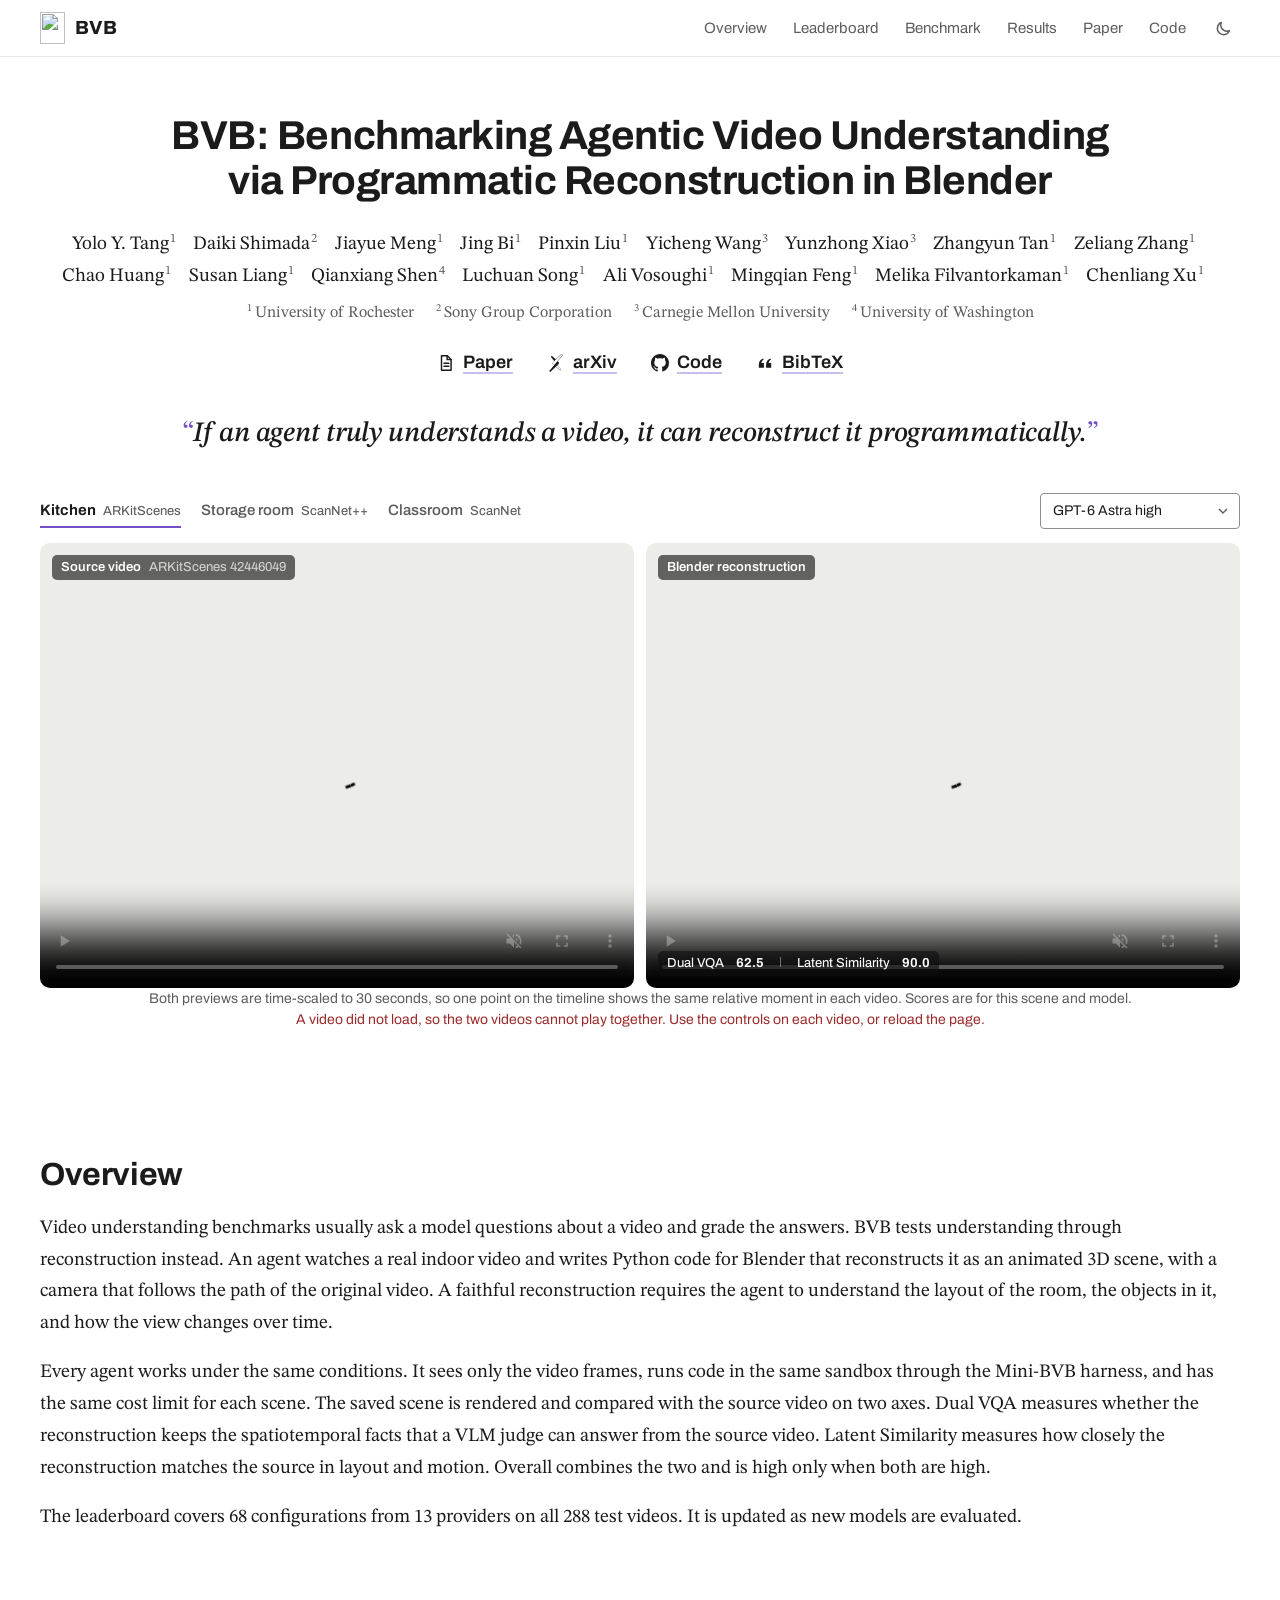
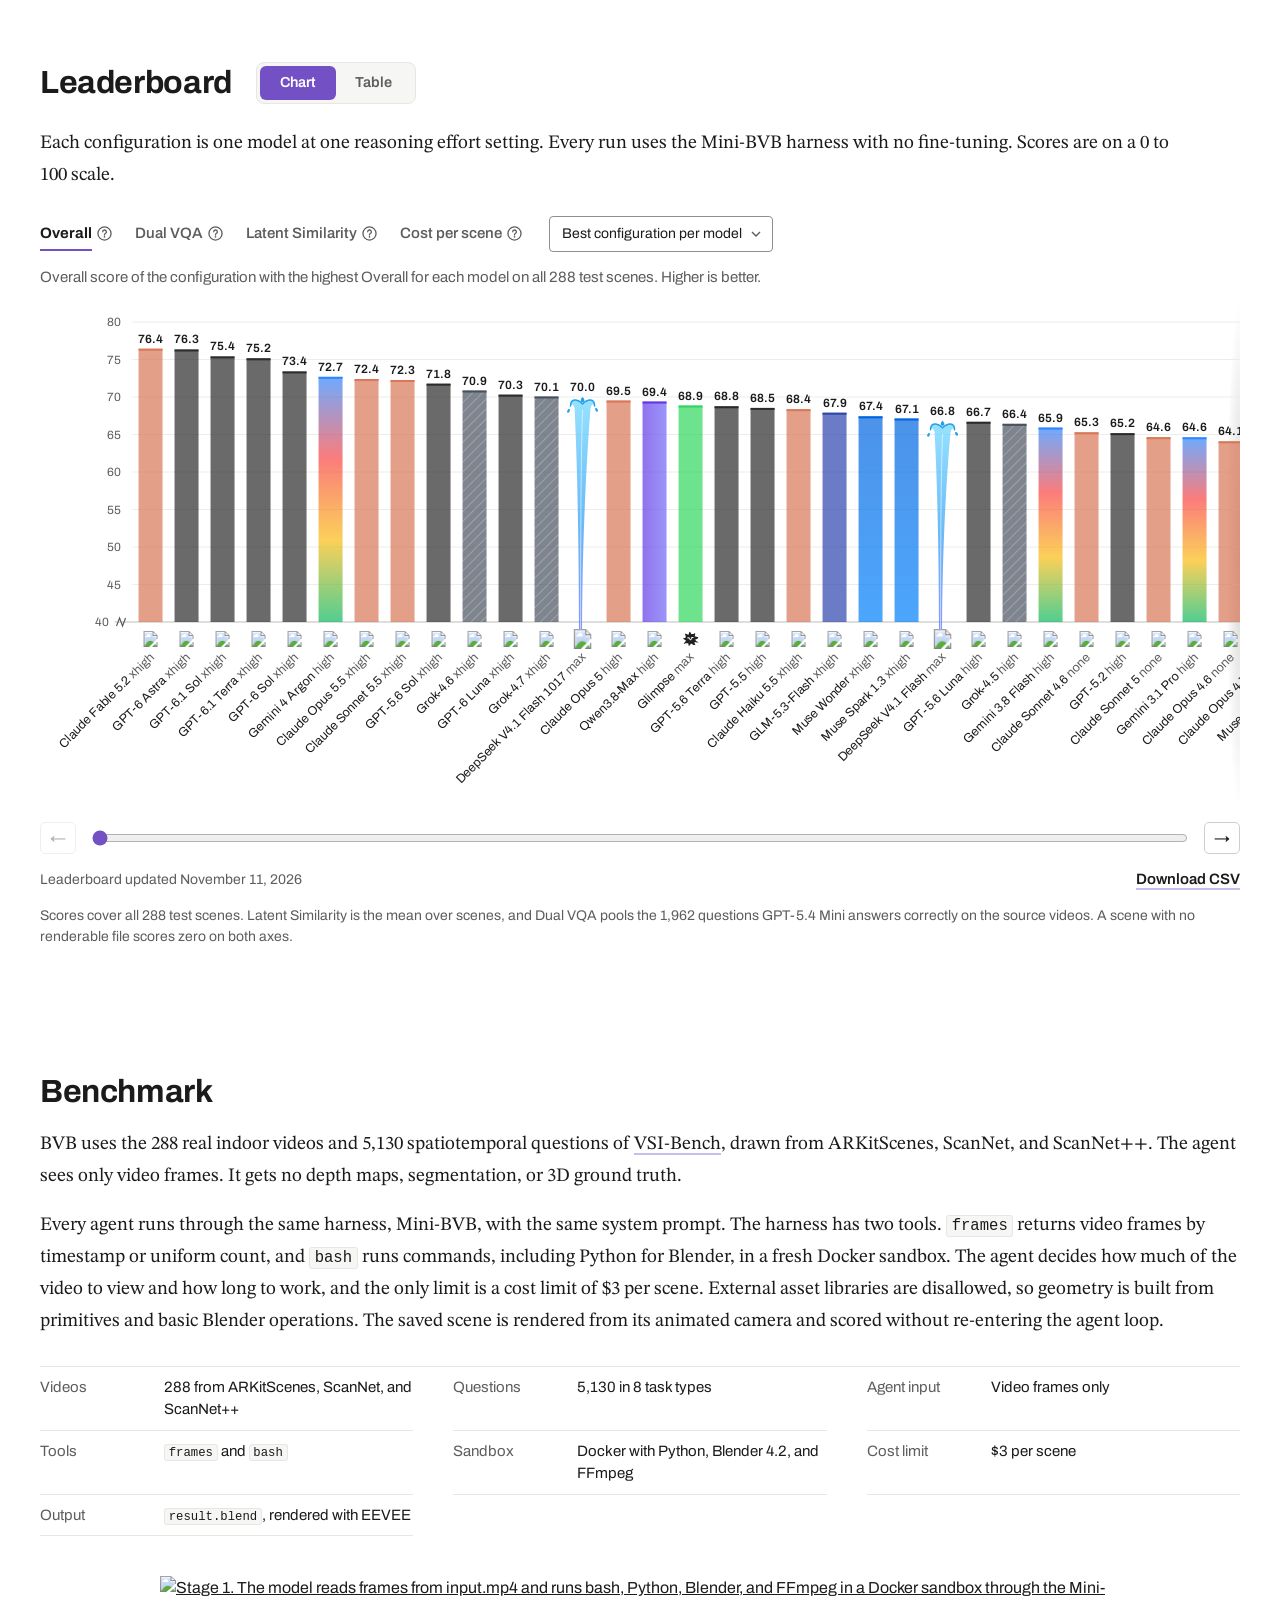
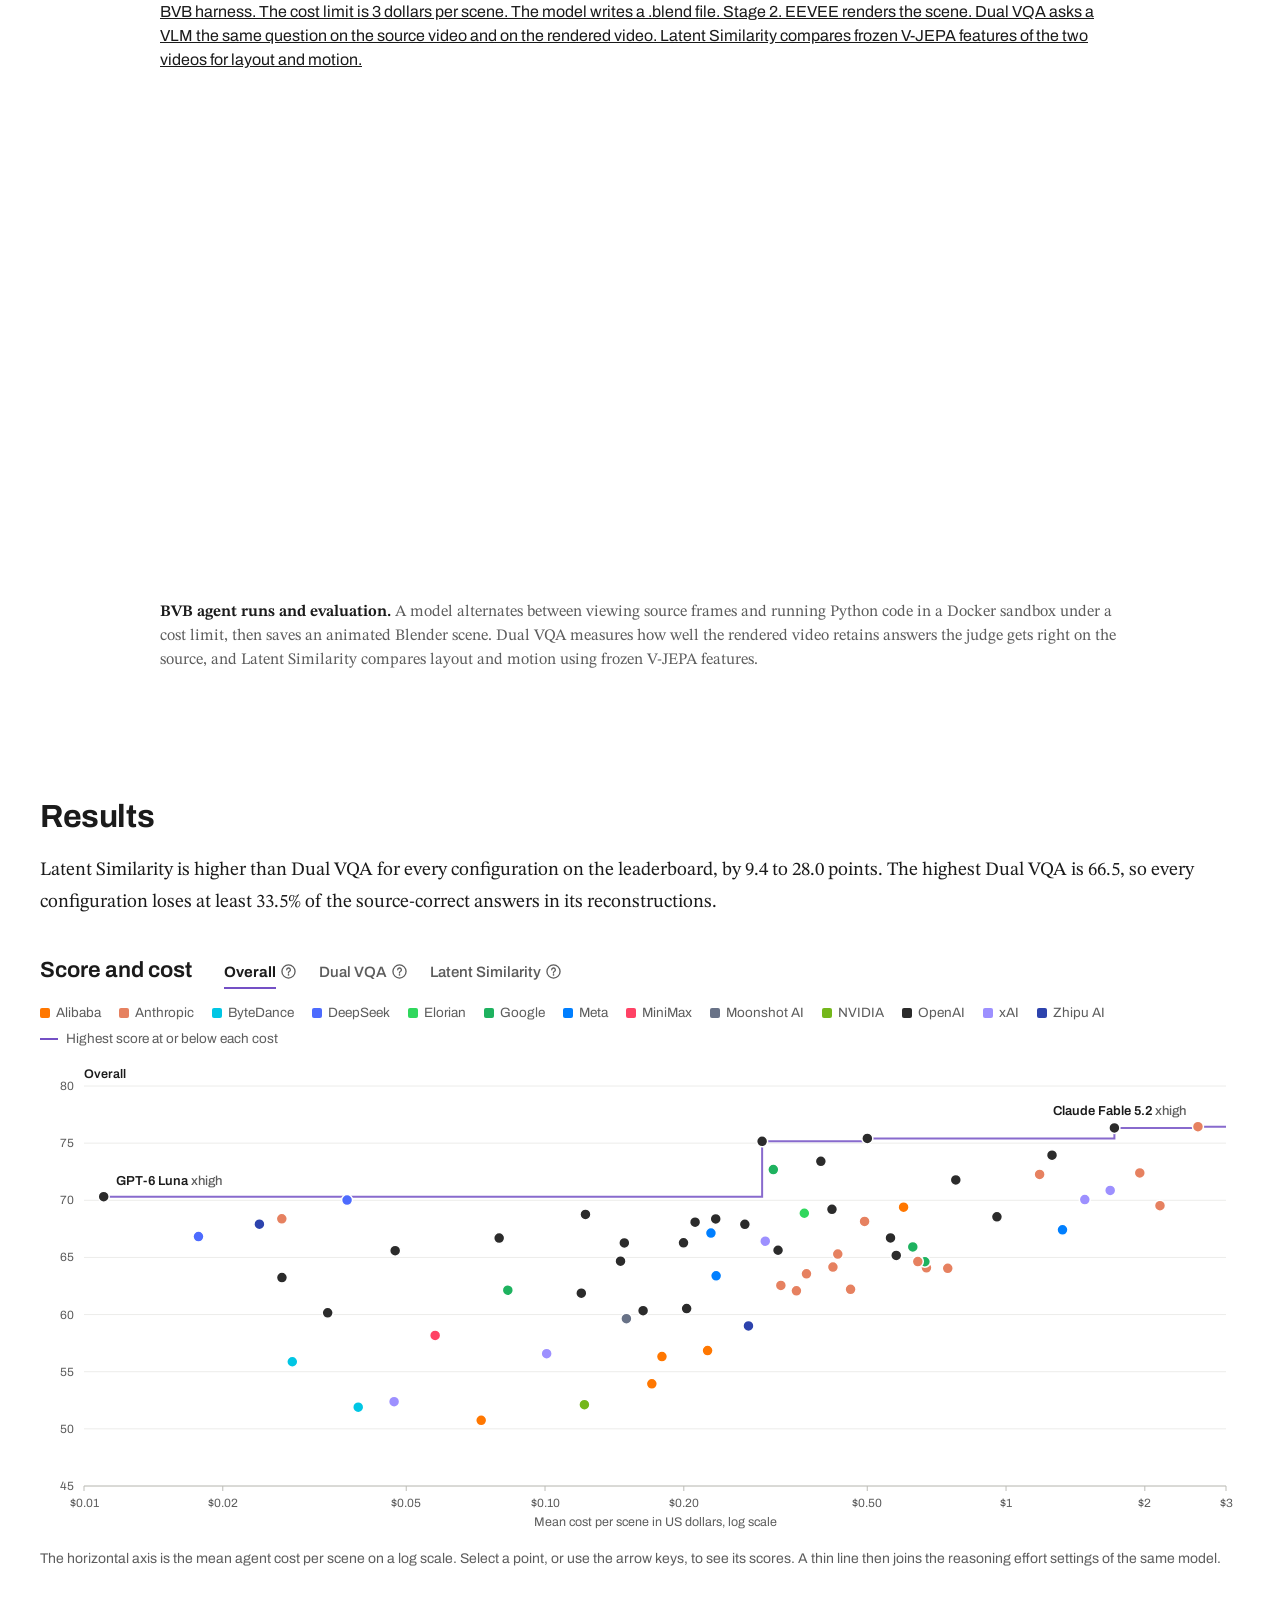
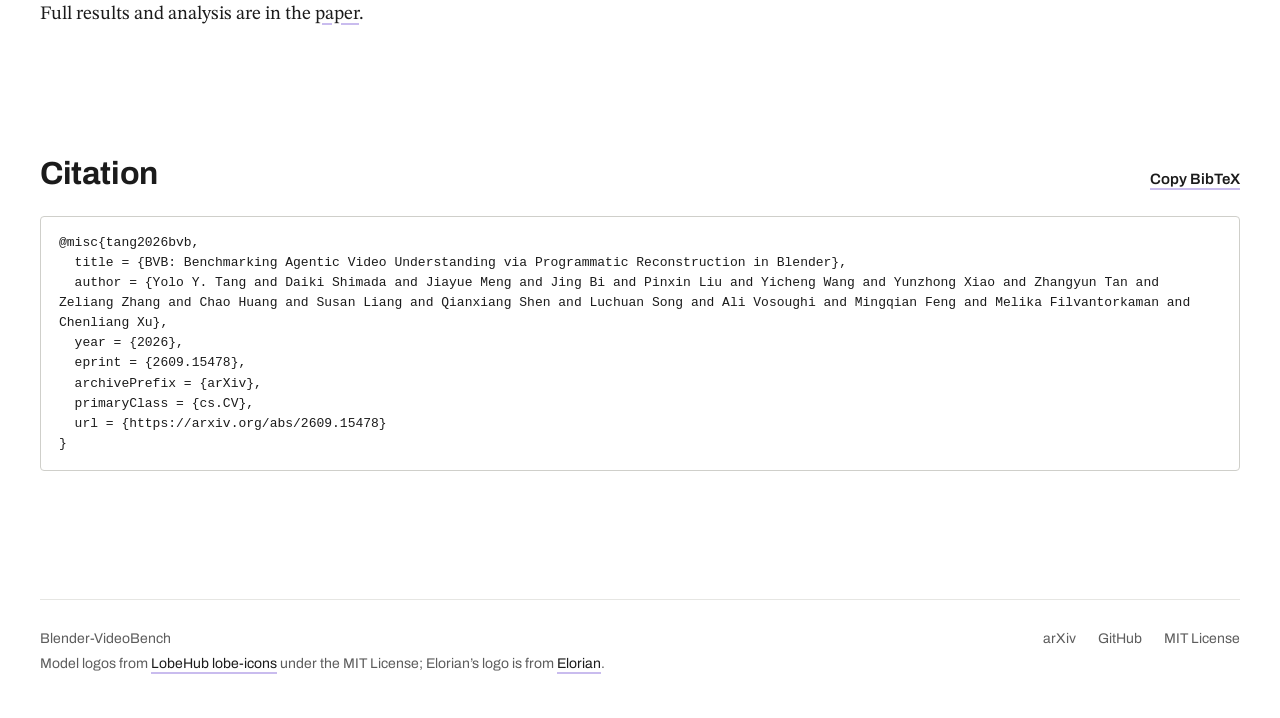
==== commit e482abce: "update fable final result" ====
--- a/index.html
+++ b/index.html
@@ -239,7 +239,7 @@
             high.
           </p>
           <p id="overview-count">
-            The leaderboard covers 67 configurations from 13 providers on all 288 test videos. It is updated as new models are evaluated.
+            The leaderboard covers 68 configurations from 13 providers on all 288 test videos. It is updated as new models are evaluated.
           </p>
         </div>
       </section>
@@ -347,73 +347,74 @@
                 </tr>
               </thead>
               <tbody id="leaderboard-body">
-<tr><td class="num rank top">1</td><td class="model-cell"><span class="model-identity" title="OpenAI"><img class="model-logo mono" src="assets/model-logos/openai.svg" width="20" height="20" alt="" aria-hidden="true" /><span><span class="model-name">GPT-6 Astra</span> <span class="effort-text">xhigh</span></span></span></td><td class="num sorted">76.33</td><td class="num">64.7</td><td class="num">88.9</td><td class="num"><span>$1.718</span></td></tr>
-<tr><td class="num rank top">2</td><td class="model-cell"><span class="model-identity" title="OpenAI"><img class="model-logo mono" src="assets/model-logos/openai.svg" width="20" height="20" alt="" aria-hidden="true" /><span><span class="model-name">GPT-6.1 Sol</span> <span class="effort-text">xhigh</span></span></span></td><td class="num sorted">75.41</td><td class="num">62.4</td><td class="num">89.7</td><td class="num"><span>$0.500</span></td></tr>
-<tr><td class="num rank top">3</td><td class="model-cell"><span class="model-identity" title="OpenAI"><img class="model-logo mono" src="assets/model-logos/openai.svg" width="20" height="20" alt="" aria-hidden="true" /><span><span class="model-name">GPT-6.1 Terra</span> <span class="effort-text">xhigh</span></span></span></td><td class="num sorted">75.16</td><td class="num">63.1</td><td class="num">88.2</td><td class="num"><span>$0.296</span></td></tr>
-<tr><td class="num rank">4</td><td class="model-cell"><span class="model-identity" title="OpenAI"><img class="model-logo mono" src="assets/model-logos/openai.svg" width="20" height="20" alt="" aria-hidden="true" /><span><span class="model-name">GPT-6 Astra</span> <span class="effort-text">high</span></span></span></td><td class="num sorted">73.95</td><td class="num">60.6</td><td class="num">88.6</td><td class="num"><span>$1.258</span></td></tr>
-<tr><td class="num rank">5</td><td class="model-cell"><span class="model-identity" title="OpenAI"><img class="model-logo mono" src="assets/model-logos/openai.svg" width="20" height="20" alt="" aria-hidden="true" /><span><span class="model-name">GPT-6 Sol</span> <span class="effort-text">xhigh</span></span></span></td><td class="num sorted">73.41</td><td class="num">62.2</td><td class="num">85.6</td><td class="num"><span>$0.397</span></td></tr>
-<tr><td class="num rank">6</td><td class="model-cell"><span class="model-identity" title="Google"><img class="model-logo" src="assets/model-logos/gemini-color.svg" width="20" height="20" alt="" aria-hidden="true" /><span><span class="model-name">Gemini 4 Argon</span> <span class="effort-text">high</span></span></span></td><td class="num sorted">72.69</td><td class="num">61.2</td><td class="num">85.2</td><td class="num"><span>$0.313</span></td></tr>
-<tr><td class="num rank">7</td><td class="model-cell"><span class="model-identity" title="Anthropic"><img class="model-logo" src="assets/model-logos/claude-color.svg" width="20" height="20" alt="" aria-hidden="true" /><span><span class="model-name">Claude Opus 5.5</span> <span class="effort-text">xhigh</span></span></span></td><td class="num sorted">72.39</td><td class="num">61.3</td><td class="num">84.5</td><td class="num"><span>$1.950</span></td></tr>
-<tr><td class="num rank">8</td><td class="model-cell"><span class="model-identity" title="Anthropic"><img class="model-logo" src="assets/model-logos/claude-color.svg" width="20" height="20" alt="" aria-hidden="true" /><span><span class="model-name">Claude Sonnet 5.5</span> <span class="effort-text">xhigh</span></span></span></td><td class="num sorted">72.27</td><td class="num">61.5</td><td class="num">83.9</td><td class="num"><span>$1.183</span></td></tr>
-<tr><td class="num rank">9</td><td class="model-cell"><span class="model-identity" title="OpenAI"><img class="model-logo mono" src="assets/model-logos/openai.svg" width="20" height="20" alt="" aria-hidden="true" /><span><span class="model-name">GPT-5.6 Sol</span> <span class="effort-text">xhigh</span></span></span></td><td class="num sorted">71.78</td><td class="num">59.4</td><td class="num">85.4</td><td class="num"><span>$0.778</span></td></tr>
-<tr><td class="num rank">10</td><td class="model-cell"><span class="model-identity" title="xAI"><img class="model-logo mono" src="assets/model-logos/grok.svg" width="20" height="20" alt="" aria-hidden="true" /><span><span class="model-name">Grok-4.6</span> <span class="effort-text">xhigh</span></span></span></td><td class="num sorted">70.86</td><td class="num">58.7</td><td class="num">84.2</td><td class="num"><span>$1.682</span></td></tr>
-<tr><td class="num rank">11</td><td class="model-cell"><span class="model-identity" title="OpenAI"><img class="model-logo mono" src="assets/model-logos/openai.svg" width="20" height="20" alt="" aria-hidden="true" /><span><span class="model-name">GPT-6 Luna</span> <span class="effort-text">xhigh</span></span></span></td><td class="num sorted">70.32</td><td class="num">58.6</td><td class="num">83.1</td><td class="num"><span>$0.011</span></td></tr>
-<tr><td class="num rank">12</td><td class="model-cell"><span class="model-identity" title="xAI"><img class="model-logo mono" src="assets/model-logos/grok.svg" width="20" height="20" alt="" aria-hidden="true" /><span><span class="model-name">Grok-4.7</span> <span class="effort-text">xhigh</span></span></span></td><td class="num sorted">70.07</td><td class="num">58.8</td><td class="num">82.4</td><td class="num"><span>$1.482</span></td></tr>
-<tr><td class="num rank">13</td><td class="model-cell"><span class="model-identity" title="DeepSeek"><img class="model-logo" src="assets/model-logos/deepseek-color.svg" width="20" height="20" alt="" aria-hidden="true" /><span><span class="model-name">DeepSeek V4.1 Flash 1017</span> <span class="effort-text">max</span> <span class="tag-text">open-weight</span></span></span></td><td class="num sorted">70.02</td><td class="num">58.7</td><td class="num">82.4</td><td class="num"><span>$0.037</span></td></tr>
-<tr><td class="num rank">14</td><td class="model-cell"><span class="model-identity" title="Anthropic"><img class="model-logo" src="assets/model-logos/claude-color.svg" width="20" height="20" alt="" aria-hidden="true" /><span><span class="model-name">Claude Opus 5</span> <span class="effort-text">high</span></span></span></td><td class="num sorted">69.53</td><td class="num">58.6</td><td class="num">81.4</td><td class="num"><span>$2.157</span></td></tr>
-<tr><td class="num rank">15</td><td class="model-cell"><span class="model-identity" title="Alibaba"><img class="model-logo" src="assets/model-logos/qwen-color.svg" width="20" height="20" alt="" aria-hidden="true" /><span><span class="model-name">Qwen3.8-Max</span> <span class="effort-text">high</span></span></span></td><td class="num sorted">69.39</td><td class="num">58.4</td><td class="num">81.3</td><td class="num"><span>$0.599</span></td></tr>
-<tr><td class="num rank">16</td><td class="model-cell"><span class="model-identity" title="OpenAI"><img class="model-logo mono" src="assets/model-logos/openai.svg" width="20" height="20" alt="" aria-hidden="true" /><span><span class="model-name">GPT-5.6 Sol</span> <span class="effort-text">high</span></span></span></td><td class="num sorted">69.21</td><td class="num">55.9</td><td class="num">83.9</td><td class="num"><span>$0.419</span></td></tr>
-<tr><td class="num rank">17</td><td class="model-cell"><span class="model-identity" title="Elorian"><img class="model-logo mono" src="assets/model-logos/elorian.svg" width="20" height="20" alt="" aria-hidden="true" /><span><span class="model-name">Glimpse</span> <span class="effort-text">max</span></span></span></td><td class="num sorted">68.86</td><td class="num">58.0</td><td class="num">80.7</td><td class="num"><span>$0.365</span></td></tr>
-<tr><td class="num rank">18</td><td class="model-cell"><span class="model-identity" title="OpenAI"><img class="model-logo mono" src="assets/model-logos/openai.svg" width="20" height="20" alt="" aria-hidden="true" /><span><span class="model-name">GPT-5.6 Terra</span> <span class="effort-text">high</span></span></span></td><td class="num sorted">68.76</td><td class="num">56.3</td><td class="num">82.4</td><td class="num"><span>$0.122</span></td></tr>
-<tr><td class="num rank">19</td><td class="model-cell"><span class="model-identity" title="OpenAI"><img class="model-logo mono" src="assets/model-logos/openai.svg" width="20" height="20" alt="" aria-hidden="true" /><span><span class="model-name">GPT-5.5</span> <span class="effort-text">high</span></span></span></td><td class="num sorted">68.55</td><td class="num">56.5</td><td class="num">81.8</td><td class="num"><span>$0.956</span></td></tr>
-<tr><td class="num rank">20</td><td class="model-cell"><span class="model-identity" title="Anthropic"><img class="model-logo" src="assets/model-logos/claude-color.svg" width="20" height="20" alt="" aria-hidden="true" /><span><span class="model-name">Claude Haiku 5.5</span> <span class="effort-text">xhigh</span></span></span></td><td class="num sorted">68.37</td><td class="num">57.5</td><td class="num">80.1</td><td class="num"><span>$0.027</span></td></tr>
-<tr><td class="num rank">21</td><td class="model-cell"><span class="model-identity" title="OpenAI"><img class="model-logo mono" src="assets/model-logos/openai.svg" width="20" height="20" alt="" aria-hidden="true" /><span><span class="model-name">GPT-5.6 Terra</span> <span class="effort-text">xhigh</span></span></span></td><td class="num sorted">68.37</td><td class="num">55.2</td><td class="num">82.9</td><td class="num"><span>$0.235</span></td></tr>
-<tr><td class="num rank">22</td><td class="model-cell"><span class="model-identity" title="Anthropic"><img class="model-logo" src="assets/model-logos/claude-color.svg" width="20" height="20" alt="" aria-hidden="true" /><span><span class="model-name">Claude Opus 5.5</span> <span class="effort-text">high</span></span></span></td><td class="num sorted">68.15</td><td class="num">58.6</td><td class="num">78.5</td><td class="num"><span>$0.493</span></td></tr>
-<tr><td class="num rank">23</td><td class="model-cell"><span class="model-identity" title="OpenAI"><img class="model-logo mono" src="assets/model-logos/openai.svg" width="20" height="20" alt="" aria-hidden="true" /><span><span class="model-name">GPT-5.6 Sol</span> <span class="effort-text">none</span></span></span></td><td class="num sorted">68.08</td><td class="num">56.6</td><td class="num">80.6</td><td class="num"><span>$0.212</span></td></tr>
-<tr><td class="num rank">24</td><td class="model-cell"><span class="model-identity" title="Zhipu AI"><img class="model-logo mono" src="assets/model-logos/glm.png" width="20" height="20" alt="" aria-hidden="true" /><span><span class="model-name">GLM-5.3-Flash</span> <span class="effort-text">xhigh</span> <span class="tag-text">open-weight</span></span></span></td><td class="num sorted">67.91</td><td class="num">58.0</td><td class="num">78.7</td><td class="num"><span>$0.024</span></td></tr>
-<tr><td class="num rank">25</td><td class="model-cell"><span class="model-identity" title="OpenAI"><img class="model-logo mono" src="assets/model-logos/openai.svg" width="20" height="20" alt="" aria-hidden="true" /><span><span class="model-name">GPT-5.6 Sol</span> <span class="effort-text">medium</span></span></span></td><td class="num sorted">67.90</td><td class="num">55.5</td><td class="num">81.6</td><td class="num"><span>$0.271</span></td></tr>
-<tr><td class="num rank">26</td><td class="model-cell"><span class="model-identity" title="Meta"><img class="model-logo" src="assets/model-logos/meta.png" width="20" height="20" alt="" aria-hidden="true" /><span><span class="model-name">Muse Wonder</span> <span class="effort-text">xhigh</span></span></span></td><td class="num sorted">67.42</td><td class="num">57.7</td><td class="num">77.9</td><td class="num"><span>$1.326</span></td></tr>
-<tr><td class="num rank">27</td><td class="model-cell"><span class="model-identity" title="Meta"><img class="model-logo" src="assets/model-logos/meta.png" width="20" height="20" alt="" aria-hidden="true" /><span><span class="model-name">Muse Spark 1.3</span> <span class="effort-text">xhigh</span></span></span></td><td class="num sorted">67.13</td><td class="num">55.6</td><td class="num">79.7</td><td class="num"><span>$0.229</span></td></tr>
-<tr><td class="num rank">28</td><td class="model-cell"><span class="model-identity" title="DeepSeek"><img class="model-logo" src="assets/model-logos/deepseek-color.svg" width="20" height="20" alt="" aria-hidden="true" /><span><span class="model-name">DeepSeek V4.1 Flash</span> <span class="effort-text">max</span> <span class="tag-text">open-weight</span></span></span></td><td class="num sorted">66.82</td><td class="num">57.8</td><td class="num">76.4</td><td class="num"><span>$0.018</span></td></tr>
-<tr><td class="num rank">29</td><td class="model-cell"><span class="model-identity" title="OpenAI"><img class="model-logo mono" src="assets/model-logos/openai.svg" width="20" height="20" alt="" aria-hidden="true" /><span><span class="model-name">GPT-5.5</span> <span class="effort-text">medium</span></span></span></td><td class="num sorted">66.70</td><td class="num">54.2</td><td class="num">80.5</td><td class="num"><span>$0.562</span></td></tr>
-<tr><td class="num rank">30</td><td class="model-cell"><span class="model-identity" title="OpenAI"><img class="model-logo mono" src="assets/model-logos/openai.svg" width="20" height="20" alt="" aria-hidden="true" /><span><span class="model-name">GPT-5.6 Luna</span> <span class="effort-text">high</span></span></span></td><td class="num sorted">66.69</td><td class="num">53.7</td><td class="num">81.1</td><td class="num"><span>$0.080</span></td></tr>
-<tr><td class="num rank">31</td><td class="model-cell"><span class="model-identity" title="xAI"><img class="model-logo mono" src="assets/model-logos/grok.svg" width="20" height="20" alt="" aria-hidden="true" /><span><span class="model-name">Grok-4.5</span> <span class="effort-text">high</span></span></span></td><td class="num sorted">66.42</td><td class="num">54.9</td><td class="num">79.0</td><td class="num"><span>$0.300</span></td></tr>
-<tr><td class="num rank">32</td><td class="model-cell"><span class="model-identity" title="OpenAI"><img class="model-logo mono" src="assets/model-logos/openai.svg" width="20" height="20" alt="" aria-hidden="true" /><span><span class="model-name">GPT-5.6 Sol</span> <span class="effort-text">low</span></span></span></td><td class="num sorted">66.28</td><td class="num">54.4</td><td class="num">79.3</td><td class="num"><span>$0.200</span></td></tr>
-<tr><td class="num rank">33</td><td class="model-cell"><span class="model-identity" title="OpenAI"><img class="model-logo mono" src="assets/model-logos/openai.svg" width="20" height="20" alt="" aria-hidden="true" /><span><span class="model-name">GPT-5.6 Terra</span> <span class="effort-text">medium</span></span></span></td><td class="num sorted">66.27</td><td class="num">55.0</td><td class="num">78.5</td><td class="num"><span>$0.149</span></td></tr>
-<tr><td class="num rank">34</td><td class="model-cell"><span class="model-identity" title="Google"><img class="model-logo" src="assets/model-logos/gemini-color.svg" width="20" height="20" alt="" aria-hidden="true" /><span><span class="model-name">Gemini 3.8 Flash</span> <span class="effort-text">high</span></span></span></td><td class="num sorted">65.92</td><td class="num">55.4</td><td class="num">77.4</td><td class="num"><span>$0.628</span></td></tr>
-<tr><td class="num rank">35</td><td class="model-cell"><span class="model-identity" title="OpenAI"><img class="model-logo mono" src="assets/model-logos/openai.svg" width="20" height="20" alt="" aria-hidden="true" /><span><span class="model-name">GPT-5.5</span> <span class="effort-text">low</span></span></span></td><td class="num sorted">65.63</td><td class="num">54.7</td><td class="num">77.5</td><td class="num"><span>$0.320</span></td></tr>
-<tr><td class="num rank">36</td><td class="model-cell"><span class="model-identity" title="OpenAI"><img class="model-logo mono" src="assets/model-logos/openai.svg" width="20" height="20" alt="" aria-hidden="true" /><span><span class="model-name">GPT-5.6 Luna</span> <span class="effort-text">medium</span></span></span></td><td class="num sorted">65.59</td><td class="num">53.6</td><td class="num">78.8</td><td class="num"><span>$0.047</span></td></tr>
-<tr><td class="num rank">37</td><td class="model-cell"><span class="model-identity" title="Anthropic"><img class="model-logo" src="assets/model-logos/claude-color.svg" width="20" height="20" alt="" aria-hidden="true" /><span><span class="model-name">Claude Sonnet 4.6</span> <span class="effort-text">none</span></span></span></td><td class="num sorted">65.29</td><td class="num">56.0</td><td class="num">75.3</td><td class="num"><span>$0.432</span></td></tr>
-<tr><td class="num rank">38</td><td class="model-cell"><span class="model-identity" title="OpenAI"><img class="model-logo mono" src="assets/model-logos/openai.svg" width="20" height="20" alt="" aria-hidden="true" /><span><span class="model-name">GPT-5.2</span> <span class="effort-text">high</span></span></span></td><td class="num sorted">65.18</td><td class="num">55.4</td><td class="num">75.8</td><td class="num"><span>$0.578</span></td></tr>
-<tr><td class="num rank">39</td><td class="model-cell"><span class="model-identity" title="OpenAI"><img class="model-logo mono" src="assets/model-logos/openai.svg" width="20" height="20" alt="" aria-hidden="true" /><span><span class="model-name">GPT-5.6 Terra</span> <span class="effort-text">low</span></span></span></td><td class="num sorted">64.67</td><td class="num">53.6</td><td class="num">76.8</td><td class="num"><span>$0.146</span></td></tr>
-<tr><td class="num rank">40</td><td class="model-cell"><span class="model-identity" title="Anthropic"><img class="model-logo" src="assets/model-logos/claude-color.svg" width="20" height="20" alt="" aria-hidden="true" /><span><span class="model-name">Claude Sonnet 5</span> <span class="effort-text">none</span></span></span></td><td class="num sorted">64.64</td><td class="num">55.4</td><td class="num">74.6</td><td class="num"><span>$0.644</span></td></tr>
-<tr><td class="num rank">41</td><td class="model-cell"><span class="model-identity" title="Google"><img class="model-logo" src="assets/model-logos/gemini-color.svg" width="20" height="20" alt="" aria-hidden="true" /><span><span class="model-name">Gemini 3.1 Pro</span> <span class="effort-text">high</span></span></span></td><td class="num sorted">64.62</td><td class="num">55.5</td><td class="num">74.5</td><td class="num"><span>$0.667</span></td></tr>
-<tr><td class="num rank">42</td><td class="model-cell"><span class="model-identity" title="Anthropic"><img class="model-logo" src="assets/model-logos/claude-color.svg" width="20" height="20" alt="" aria-hidden="true" /><span><span class="model-name">Claude Sonnet 5</span> <span class="effort-text">high</span></span></span></td><td class="num sorted">64.16</td><td class="num">54.7</td><td class="num">74.4</td><td class="num"><span>$0.421</span></td></tr>
-<tr><td class="num rank">43</td><td class="model-cell"><span class="model-identity" title="Anthropic"><img class="model-logo" src="assets/model-logos/claude-color.svg" width="20" height="20" alt="" aria-hidden="true" /><span><span class="model-name">Claude Opus 4.6</span> <span class="effort-text">none</span></span></span></td><td class="num sorted">64.09</td><td class="num">54.5</td><td class="num">74.5</td><td class="num"><span>$0.672</span></td></tr>
-<tr><td class="num rank">44</td><td class="model-cell"><span class="model-identity" title="Anthropic"><img class="model-logo" src="assets/model-logos/claude-color.svg" width="20" height="20" alt="" aria-hidden="true" /><span><span class="model-name">Claude Sonnet 4.6</span> <span class="effort-text">high</span></span></span></td><td class="num sorted">64.05</td><td class="num">54.0</td><td class="num">74.9</td><td class="num"><span>$0.747</span></td></tr>
-<tr><td class="num rank">45</td><td class="model-cell"><span class="model-identity" title="Anthropic"><img class="model-logo" src="assets/model-logos/claude-color.svg" width="20" height="20" alt="" aria-hidden="true" /><span><span class="model-name">Claude Opus 4.7</span> <span class="effort-text">none</span></span></span></td><td class="num sorted">63.57</td><td class="num">55.1</td><td class="num">72.6</td><td class="num"><span>$0.369</span></td></tr>
-<tr><td class="num rank">46</td><td class="model-cell"><span class="model-identity" title="Meta"><img class="model-logo" src="assets/model-logos/meta.png" width="20" height="20" alt="" aria-hidden="true" /><span><span class="model-name">Muse Spark 1.2</span> <span class="effort-text">xhigh</span></span></span></td><td class="num sorted">63.40</td><td class="num">52.4</td><td class="num">75.4</td><td class="num"><span>$0.235</span></td></tr>
-<tr><td class="num rank">47</td><td class="model-cell"><span class="model-identity" title="OpenAI"><img class="model-logo mono" src="assets/model-logos/openai.svg" width="20" height="20" alt="" aria-hidden="true" /><span><span class="model-name">GPT-5.6 Luna</span> <span class="effort-text">low</span></span></span></td><td class="num sorted">63.24</td><td class="num">52.0</td><td class="num">75.6</td><td class="num"><span>$0.027</span></td></tr>
-<tr><td class="num rank">48</td><td class="model-cell"><span class="model-identity" title="Anthropic"><img class="model-logo" src="assets/model-logos/claude-color.svg" width="20" height="20" alt="" aria-hidden="true" /><span><span class="model-name">Claude Opus 4.8</span> <span class="effort-text">none</span></span></span></td><td class="num sorted">62.55</td><td class="num">53.6</td><td class="num">72.2</td><td class="num"><span>$0.325</span></td></tr>
-<tr><td class="num rank">49</td><td class="model-cell"><span class="model-identity" title="Anthropic"><img class="model-logo" src="assets/model-logos/claude-color.svg" width="20" height="20" alt="" aria-hidden="true" /><span><span class="model-name">Claude Opus 4.8</span> <span class="effort-text">high</span></span></span></td><td class="num sorted">62.21</td><td class="num">53.2</td><td class="num">71.9</td><td class="num"><span>$0.460</span></td></tr>
-<tr><td class="num rank">50</td><td class="model-cell"><span class="model-identity" title="Google"><img class="model-logo" src="assets/model-logos/gemini-color.svg" width="20" height="20" alt="" aria-hidden="true" /><span><span class="model-name">Gemini 3 Flash</span> <span class="effort-text">high</span></span></span></td><td class="num sorted">62.14</td><td class="num">55.7</td><td class="num">69.0</td><td class="num"><span>$0.083</span></td></tr>
-<tr><td class="num rank">51</td><td class="model-cell"><span class="model-identity" title="Anthropic"><img class="model-logo" src="assets/model-logos/claude-color.svg" width="20" height="20" alt="" aria-hidden="true" /><span><span class="model-name">Claude Opus 4.7</span> <span class="effort-text">high</span></span></span></td><td class="num sorted">62.08</td><td class="num">53.7</td><td class="num">71.1</td><td class="num"><span>$0.351</span></td></tr>
-<tr><td class="num rank">52</td><td class="model-cell"><span class="model-identity" title="OpenAI"><img class="model-logo mono" src="assets/model-logos/openai.svg" width="20" height="20" alt="" aria-hidden="true" /><span><span class="model-name">GPT-5.2</span> <span class="effort-text">none</span></span></span></td><td class="num sorted">61.87</td><td class="num">53.9</td><td class="num">70.4</td><td class="num"><span>$0.120</span></td></tr>
-<tr><td class="num rank">53</td><td class="model-cell"><span class="model-identity" title="OpenAI"><img class="model-logo mono" src="assets/model-logos/openai.svg" width="20" height="20" alt="" aria-hidden="true" /><span><span class="model-name">GPT-5.4</span> <span class="effort-text">none</span></span></span></td><td class="num sorted">60.53</td><td class="num">53.5</td><td class="num">68.0</td><td class="num"><span>$0.203</span></td></tr>
-<tr><td class="num rank">54</td><td class="model-cell"><span class="model-identity" title="OpenAI"><img class="model-logo mono" src="assets/model-logos/openai.svg" width="20" height="20" alt="" aria-hidden="true" /><span><span class="model-name">GPT-5.5</span> <span class="effort-text">none</span></span></span></td><td class="num sorted">60.34</td><td class="num">48.4</td><td class="num">73.6</td><td class="num"><span>$0.163</span></td></tr>
-<tr><td class="num rank">55</td><td class="model-cell"><span class="model-identity" title="OpenAI"><img class="model-logo mono" src="assets/model-logos/openai.svg" width="20" height="20" alt="" aria-hidden="true" /><span><span class="model-name">GPT-5.4 Mini</span> <span class="effort-text">none</span></span></span></td><td class="num sorted">60.16</td><td class="num">53.2</td><td class="num">67.5</td><td class="num"><span>$0.034</span></td></tr>
-<tr><td class="num rank">56</td><td class="model-cell"><span class="model-identity" title="Moonshot AI"><img class="model-logo mono" src="assets/model-logos/kimi.png" width="20" height="20" alt="" aria-hidden="true" /><span><span class="model-name">Kimi-K2.5</span> <span class="effort-text">none</span> <span class="tag-text">open-weight</span></span></span></td><td class="num sorted">59.64</td><td class="num">50.8</td><td class="num">69.2</td><td class="num"><span>$0.150</span></td></tr>
-<tr><td class="num rank">57</td><td class="model-cell"><span class="model-identity" title="Zhipu AI"><img class="model-logo mono" src="assets/model-logos/glm.png" width="20" height="20" alt="" aria-hidden="true" /><span><span class="model-name">GLM-5V-Turbo</span> <span class="effort-text">none</span></span></span></td><td class="num sorted">59.00</td><td class="num">51.5</td><td class="num">67.0</td><td class="num"><span>$0.276</span></td></tr>
-<tr><td class="num rank">58</td><td class="model-cell"><span class="model-identity" title="MiniMax"><img class="model-logo" src="assets/model-logos/minimax-color.svg" width="20" height="20" alt="" aria-hidden="true" /><span><span class="model-name">MiniMax-M3</span> <span class="effort-text">none</span> <span class="tag-text">open-weight</span></span></span></td><td class="num sorted">58.18</td><td class="num">50.9</td><td class="num">65.9</td><td class="num"><span>$0.058</span></td></tr>
-<tr><td class="num rank">59</td><td class="model-cell"><span class="model-identity" title="Alibaba"><img class="model-logo" src="assets/model-logos/qwen-color.svg" width="20" height="20" alt="" aria-hidden="true" /><span><span class="model-name">Qwen3.5-122B</span> <span class="effort-text">none</span> <span class="tag-text">open-weight</span></span></span></td><td class="num sorted">56.85</td><td class="num">50.3</td><td class="num">63.8</td><td class="num"><span>$0.225</span></td></tr>
-<tr><td class="num rank">60</td><td class="model-cell"><span class="model-identity" title="xAI"><img class="model-logo mono" src="assets/model-logos/grok.svg" width="20" height="20" alt="" aria-hidden="true" /><span><span class="model-name">Grok-4.3</span> <span class="effort-text">high</span></span></span></td><td class="num sorted">56.58</td><td class="num">49.3</td><td class="num">64.3</td><td class="num"><span>$0.101</span></td></tr>
-<tr><td class="num rank">61</td><td class="model-cell"><span class="model-identity" title="Alibaba"><img class="model-logo" src="assets/model-logos/qwen-color.svg" width="20" height="20" alt="" aria-hidden="true" /><span><span class="model-name">Qwen3.5-397B</span> <span class="effort-text">none</span> <span class="tag-text">open-weight</span></span></span></td><td class="num sorted">56.32</td><td class="num">49.5</td><td class="num">63.5</td><td class="num"><span>$0.179</span></td></tr>
-<tr><td class="num rank">62</td><td class="model-cell"><span class="model-identity" title="ByteDance"><img class="model-logo" src="assets/model-logos/seed.png" width="20" height="20" alt="" aria-hidden="true" /><span><span class="model-name">Seed-2.0-Mini</span> <span class="effort-text">none</span></span></span></td><td class="num sorted">55.87</td><td class="num">50.2</td><td class="num">61.9</td><td class="num"><span>$0.028</span></td></tr>
-<tr><td class="num rank">63</td><td class="model-cell"><span class="model-identity" title="Alibaba"><img class="model-logo" src="assets/model-logos/qwen-color.svg" width="20" height="20" alt="" aria-hidden="true" /><span><span class="model-name">Qwen3.6-Plus</span> <span class="effort-text">none</span></span></span></td><td class="num sorted">53.94</td><td class="num">46.2</td><td class="num">62.2</td><td class="num"><span>$0.170</span></td></tr>
-<tr><td class="num rank">64</td><td class="model-cell"><span class="model-identity" title="xAI"><img class="model-logo mono" src="assets/model-logos/grok.svg" width="20" height="20" alt="" aria-hidden="true" /><span><span class="model-name">Grok-4.3</span> <span class="effort-text">none</span></span></span></td><td class="num sorted">52.37</td><td class="num">47.8</td><td class="num">57.2</td><td class="num"><span>$0.047</span></td></tr>
-<tr><td class="num rank">65</td><td class="model-cell"><span class="model-identity" title="NVIDIA"><img class="model-logo" src="assets/model-logos/nvidia-color.svg" width="20" height="20" alt="" aria-hidden="true" /><span><span class="model-name">Nemotron 3.5 Super VL</span> <span class="effort-text">max</span> <span class="tag-text">open-weight</span></span></span></td><td class="num sorted">52.11</td><td class="num">47.1</td><td class="num">57.4</td><td class="num"><span title="Mean over 279 recorded scenes.">$0.122</span></td></tr>
-<tr><td class="num rank">66</td><td class="model-cell"><span class="model-identity" title="ByteDance"><img class="model-logo" src="assets/model-logos/seed.png" width="20" height="20" alt="" aria-hidden="true" /><span><span class="model-name">Seed-2.0-Lite</span> <span class="effort-text">none</span></span></span></td><td class="num sorted">51.90</td><td class="num">45.8</td><td class="num">58.4</td><td class="num"><span>$0.039</span></td></tr>
-<tr><td class="num rank">67</td><td class="model-cell"><span class="model-identity" title="Alibaba"><img class="model-logo" src="assets/model-logos/qwen-color.svg" width="20" height="20" alt="" aria-hidden="true" /><span><span class="model-name">Qwen3.5-27B</span> <span class="effort-text">none</span> <span class="tag-text">open-weight</span></span></span></td><td class="num sorted">50.74</td><td class="num">44.5</td><td class="num">57.3</td><td class="num"><span>$0.073</span></td></tr>
+<tr><td class="num rank top">1</td><td class="model-cell"><span class="model-identity" title="Anthropic"><img class="model-logo" src="assets/model-logos/claude-color.svg" width="20" height="20" alt="" aria-hidden="true" /><span><span class="model-name">Claude Fable 5.2</span> <span class="effort-text">xhigh</span></span></span></td><td class="num sorted">76.44</td><td class="num">66.5</td><td class="num">87.1</td><td class="num"><span>$2.608</span></td></tr>
+<tr><td class="num rank top">2</td><td class="model-cell"><span class="model-identity" title="OpenAI"><img class="model-logo mono" src="assets/model-logos/openai.svg" width="20" height="20" alt="" aria-hidden="true" /><span><span class="model-name">GPT-6 Astra</span> <span class="effort-text">xhigh</span></span></span></td><td class="num sorted">76.33</td><td class="num">64.7</td><td class="num">88.9</td><td class="num"><span>$1.718</span></td></tr>
+<tr><td class="num rank top">3</td><td class="model-cell"><span class="model-identity" title="OpenAI"><img class="model-logo mono" src="assets/model-logos/openai.svg" width="20" height="20" alt="" aria-hidden="true" /><span><span class="model-name">GPT-6.1 Sol</span> <span class="effort-text">xhigh</span></span></span></td><td class="num sorted">75.41</td><td class="num">62.4</td><td class="num">89.7</td><td class="num"><span>$0.500</span></td></tr>
+<tr><td class="num rank">4</td><td class="model-cell"><span class="model-identity" title="OpenAI"><img class="model-logo mono" src="assets/model-logos/openai.svg" width="20" height="20" alt="" aria-hidden="true" /><span><span class="model-name">GPT-6.1 Terra</span> <span class="effort-text">xhigh</span></span></span></td><td class="num sorted">75.16</td><td class="num">63.1</td><td class="num">88.2</td><td class="num"><span>$0.296</span></td></tr>
+<tr><td class="num rank">5</td><td class="model-cell"><span class="model-identity" title="OpenAI"><img class="model-logo mono" src="assets/model-logos/openai.svg" width="20" height="20" alt="" aria-hidden="true" /><span><span class="model-name">GPT-6 Astra</span> <span class="effort-text">high</span></span></span></td><td class="num sorted">73.95</td><td class="num">60.6</td><td class="num">88.6</td><td class="num"><span>$1.258</span></td></tr>
+<tr><td class="num rank">6</td><td class="model-cell"><span class="model-identity" title="OpenAI"><img class="model-logo mono" src="assets/model-logos/openai.svg" width="20" height="20" alt="" aria-hidden="true" /><span><span class="model-name">GPT-6 Sol</span> <span class="effort-text">xhigh</span></span></span></td><td class="num sorted">73.41</td><td class="num">62.2</td><td class="num">85.6</td><td class="num"><span>$0.397</span></td></tr>
+<tr><td class="num rank">7</td><td class="model-cell"><span class="model-identity" title="Google"><img class="model-logo" src="assets/model-logos/gemini-color.svg" width="20" height="20" alt="" aria-hidden="true" /><span><span class="model-name">Gemini 4 Argon</span> <span class="effort-text">high</span></span></span></td><td class="num sorted">72.69</td><td class="num">61.2</td><td class="num">85.2</td><td class="num"><span>$0.313</span></td></tr>
+<tr><td class="num rank">8</td><td class="model-cell"><span class="model-identity" title="Anthropic"><img class="model-logo" src="assets/model-logos/claude-color.svg" width="20" height="20" alt="" aria-hidden="true" /><span><span class="model-name">Claude Opus 5.5</span> <span class="effort-text">xhigh</span></span></span></td><td class="num sorted">72.39</td><td class="num">61.3</td><td class="num">84.5</td><td class="num"><span>$1.950</span></td></tr>
+<tr><td class="num rank">9</td><td class="model-cell"><span class="model-identity" title="Anthropic"><img class="model-logo" src="assets/model-logos/claude-color.svg" width="20" height="20" alt="" aria-hidden="true" /><span><span class="model-name">Claude Sonnet 5.5</span> <span class="effort-text">xhigh</span></span></span></td><td class="num sorted">72.27</td><td class="num">61.5</td><td class="num">83.9</td><td class="num"><span>$1.183</span></td></tr>
+<tr><td class="num rank">10</td><td class="model-cell"><span class="model-identity" title="OpenAI"><img class="model-logo mono" src="assets/model-logos/openai.svg" width="20" height="20" alt="" aria-hidden="true" /><span><span class="model-name">GPT-5.6 Sol</span> <span class="effort-text">xhigh</span></span></span></td><td class="num sorted">71.78</td><td class="num">59.4</td><td class="num">85.4</td><td class="num"><span>$0.778</span></td></tr>
+<tr><td class="num rank">11</td><td class="model-cell"><span class="model-identity" title="xAI"><img class="model-logo mono" src="assets/model-logos/grok.svg" width="20" height="20" alt="" aria-hidden="true" /><span><span class="model-name">Grok-4.6</span> <span class="effort-text">xhigh</span></span></span></td><td class="num sorted">70.86</td><td class="num">58.7</td><td class="num">84.2</td><td class="num"><span>$1.682</span></td></tr>
+<tr><td class="num rank">12</td><td class="model-cell"><span class="model-identity" title="OpenAI"><img class="model-logo mono" src="assets/model-logos/openai.svg" width="20" height="20" alt="" aria-hidden="true" /><span><span class="model-name">GPT-6 Luna</span> <span class="effort-text">xhigh</span></span></span></td><td class="num sorted">70.32</td><td class="num">58.6</td><td class="num">83.1</td><td class="num"><span>$0.011</span></td></tr>
+<tr><td class="num rank">13</td><td class="model-cell"><span class="model-identity" title="xAI"><img class="model-logo mono" src="assets/model-logos/grok.svg" width="20" height="20" alt="" aria-hidden="true" /><span><span class="model-name">Grok-4.7</span> <span class="effort-text">xhigh</span></span></span></td><td class="num sorted">70.07</td><td class="num">58.8</td><td class="num">82.4</td><td class="num"><span>$1.482</span></td></tr>
+<tr><td class="num rank">14</td><td class="model-cell"><span class="model-identity" title="DeepSeek"><img class="model-logo" src="assets/model-logos/deepseek-color.svg" width="20" height="20" alt="" aria-hidden="true" /><span><span class="model-name">DeepSeek V4.1 Flash 1017</span> <span class="effort-text">max</span> <span class="tag-text">open-weight</span></span></span></td><td class="num sorted">70.02</td><td class="num">58.7</td><td class="num">82.4</td><td class="num"><span>$0.037</span></td></tr>
+<tr><td class="num rank">15</td><td class="model-cell"><span class="model-identity" title="Anthropic"><img class="model-logo" src="assets/model-logos/claude-color.svg" width="20" height="20" alt="" aria-hidden="true" /><span><span class="model-name">Claude Opus 5</span> <span class="effort-text">high</span></span></span></td><td class="num sorted">69.53</td><td class="num">58.6</td><td class="num">81.4</td><td class="num"><span>$2.157</span></td></tr>
+<tr><td class="num rank">16</td><td class="model-cell"><span class="model-identity" title="Alibaba"><img class="model-logo" src="assets/model-logos/qwen-color.svg" width="20" height="20" alt="" aria-hidden="true" /><span><span class="model-name">Qwen3.8-Max</span> <span class="effort-text">high</span></span></span></td><td class="num sorted">69.39</td><td class="num">58.4</td><td class="num">81.3</td><td class="num"><span>$0.599</span></td></tr>
+<tr><td class="num rank">17</td><td class="model-cell"><span class="model-identity" title="OpenAI"><img class="model-logo mono" src="assets/model-logos/openai.svg" width="20" height="20" alt="" aria-hidden="true" /><span><span class="model-name">GPT-5.6 Sol</span> <span class="effort-text">high</span></span></span></td><td class="num sorted">69.21</td><td class="num">55.9</td><td class="num">83.9</td><td class="num"><span>$0.419</span></td></tr>
+<tr><td class="num rank">18</td><td class="model-cell"><span class="model-identity" title="Elorian"><img class="model-logo mono" src="assets/model-logos/elorian.svg" width="20" height="20" alt="" aria-hidden="true" /><span><span class="model-name">Glimpse</span> <span class="effort-text">max</span></span></span></td><td class="num sorted">68.86</td><td class="num">58.0</td><td class="num">80.7</td><td class="num"><span>$0.365</span></td></tr>
+<tr><td class="num rank">19</td><td class="model-cell"><span class="model-identity" title="OpenAI"><img class="model-logo mono" src="assets/model-logos/openai.svg" width="20" height="20" alt="" aria-hidden="true" /><span><span class="model-name">GPT-5.6 Terra</span> <span class="effort-text">high</span></span></span></td><td class="num sorted">68.76</td><td class="num">56.3</td><td class="num">82.4</td><td class="num"><span>$0.122</span></td></tr>
+<tr><td class="num rank">20</td><td class="model-cell"><span class="model-identity" title="OpenAI"><img class="model-logo mono" src="assets/model-logos/openai.svg" width="20" height="20" alt="" aria-hidden="true" /><span><span class="model-name">GPT-5.5</span> <span class="effort-text">high</span></span></span></td><td class="num sorted">68.55</td><td class="num">56.5</td><td class="num">81.8</td><td class="num"><span>$0.956</span></td></tr>
+<tr><td class="num rank">21</td><td class="model-cell"><span class="model-identity" title="Anthropic"><img class="model-logo" src="assets/model-logos/claude-color.svg" width="20" height="20" alt="" aria-hidden="true" /><span><span class="model-name">Claude Haiku 5.5</span> <span class="effort-text">xhigh</span></span></span></td><td class="num sorted">68.37</td><td class="num">57.5</td><td class="num">80.1</td><td class="num"><span>$0.027</span></td></tr>
+<tr><td class="num rank">22</td><td class="model-cell"><span class="model-identity" title="OpenAI"><img class="model-logo mono" src="assets/model-logos/openai.svg" width="20" height="20" alt="" aria-hidden="true" /><span><span class="model-name">GPT-5.6 Terra</span> <span class="effort-text">xhigh</span></span></span></td><td class="num sorted">68.37</td><td class="num">55.2</td><td class="num">82.9</td><td class="num"><span>$0.235</span></td></tr>
+<tr><td class="num rank">23</td><td class="model-cell"><span class="model-identity" title="Anthropic"><img class="model-logo" src="assets/model-logos/claude-color.svg" width="20" height="20" alt="" aria-hidden="true" /><span><span class="model-name">Claude Opus 5.5</span> <span class="effort-text">high</span></span></span></td><td class="num sorted">68.15</td><td class="num">58.6</td><td class="num">78.5</td><td class="num"><span>$0.493</span></td></tr>
+<tr><td class="num rank">24</td><td class="model-cell"><span class="model-identity" title="OpenAI"><img class="model-logo mono" src="assets/model-logos/openai.svg" width="20" height="20" alt="" aria-hidden="true" /><span><span class="model-name">GPT-5.6 Sol</span> <span class="effort-text">none</span></span></span></td><td class="num sorted">68.08</td><td class="num">56.6</td><td class="num">80.6</td><td class="num"><span>$0.212</span></td></tr>
+<tr><td class="num rank">25</td><td class="model-cell"><span class="model-identity" title="Zhipu AI"><img class="model-logo mono" src="assets/model-logos/glm.png" width="20" height="20" alt="" aria-hidden="true" /><span><span class="model-name">GLM-5.3-Flash</span> <span class="effort-text">xhigh</span> <span class="tag-text">open-weight</span></span></span></td><td class="num sorted">67.91</td><td class="num">58.0</td><td class="num">78.7</td><td class="num"><span>$0.024</span></td></tr>
+<tr><td class="num rank">26</td><td class="model-cell"><span class="model-identity" title="OpenAI"><img class="model-logo mono" src="assets/model-logos/openai.svg" width="20" height="20" alt="" aria-hidden="true" /><span><span class="model-name">GPT-5.6 Sol</span> <span class="effort-text">medium</span></span></span></td><td class="num sorted">67.90</td><td class="num">55.5</td><td class="num">81.6</td><td class="num"><span>$0.271</span></td></tr>
+<tr><td class="num rank">27</td><td class="model-cell"><span class="model-identity" title="Meta"><img class="model-logo" src="assets/model-logos/meta.png" width="20" height="20" alt="" aria-hidden="true" /><span><span class="model-name">Muse Wonder</span> <span class="effort-text">xhigh</span></span></span></td><td class="num sorted">67.42</td><td class="num">57.7</td><td class="num">77.9</td><td class="num"><span>$1.326</span></td></tr>
+<tr><td class="num rank">28</td><td class="model-cell"><span class="model-identity" title="Meta"><img class="model-logo" src="assets/model-logos/meta.png" width="20" height="20" alt="" aria-hidden="true" /><span><span class="model-name">Muse Spark 1.3</span> <span class="effort-text">xhigh</span></span></span></td><td class="num sorted">67.13</td><td class="num">55.6</td><td class="num">79.7</td><td class="num"><span>$0.229</span></td></tr>
+<tr><td class="num rank">29</td><td class="model-cell"><span class="model-identity" title="DeepSeek"><img class="model-logo" src="assets/model-logos/deepseek-color.svg" width="20" height="20" alt="" aria-hidden="true" /><span><span class="model-name">DeepSeek V4.1 Flash</span> <span class="effort-text">max</span> <span class="tag-text">open-weight</span></span></span></td><td class="num sorted">66.82</td><td class="num">57.8</td><td class="num">76.4</td><td class="num"><span>$0.018</span></td></tr>
+<tr><td class="num rank">30</td><td class="model-cell"><span class="model-identity" title="OpenAI"><img class="model-logo mono" src="assets/model-logos/openai.svg" width="20" height="20" alt="" aria-hidden="true" /><span><span class="model-name">GPT-5.5</span> <span class="effort-text">medium</span></span></span></td><td class="num sorted">66.70</td><td class="num">54.2</td><td class="num">80.5</td><td class="num"><span>$0.562</span></td></tr>
+<tr><td class="num rank">31</td><td class="model-cell"><span class="model-identity" title="OpenAI"><img class="model-logo mono" src="assets/model-logos/openai.svg" width="20" height="20" alt="" aria-hidden="true" /><span><span class="model-name">GPT-5.6 Luna</span> <span class="effort-text">high</span></span></span></td><td class="num sorted">66.69</td><td class="num">53.7</td><td class="num">81.1</td><td class="num"><span>$0.080</span></td></tr>
+<tr><td class="num rank">32</td><td class="model-cell"><span class="model-identity" title="xAI"><img class="model-logo mono" src="assets/model-logos/grok.svg" width="20" height="20" alt="" aria-hidden="true" /><span><span class="model-name">Grok-4.5</span> <span class="effort-text">high</span></span></span></td><td class="num sorted">66.42</td><td class="num">54.9</td><td class="num">79.0</td><td class="num"><span>$0.300</span></td></tr>
+<tr><td class="num rank">33</td><td class="model-cell"><span class="model-identity" title="OpenAI"><img class="model-logo mono" src="assets/model-logos/openai.svg" width="20" height="20" alt="" aria-hidden="true" /><span><span class="model-name">GPT-5.6 Sol</span> <span class="effort-text">low</span></span></span></td><td class="num sorted">66.28</td><td class="num">54.4</td><td class="num">79.3</td><td class="num"><span>$0.200</span></td></tr>
+<tr><td class="num rank">34</td><td class="model-cell"><span class="model-identity" title="OpenAI"><img class="model-logo mono" src="assets/model-logos/openai.svg" width="20" height="20" alt="" aria-hidden="true" /><span><span class="model-name">GPT-5.6 Terra</span> <span class="effort-text">medium</span></span></span></td><td class="num sorted">66.27</td><td class="num">55.0</td><td class="num">78.5</td><td class="num"><span>$0.149</span></td></tr>
+<tr><td class="num rank">35</td><td class="model-cell"><span class="model-identity" title="Google"><img class="model-logo" src="assets/model-logos/gemini-color.svg" width="20" height="20" alt="" aria-hidden="true" /><span><span class="model-name">Gemini 3.8 Flash</span> <span class="effort-text">high</span></span></span></td><td class="num sorted">65.92</td><td class="num">55.4</td><td class="num">77.4</td><td class="num"><span>$0.628</span></td></tr>
+<tr><td class="num rank">36</td><td class="model-cell"><span class="model-identity" title="OpenAI"><img class="model-logo mono" src="assets/model-logos/openai.svg" width="20" height="20" alt="" aria-hidden="true" /><span><span class="model-name">GPT-5.5</span> <span class="effort-text">low</span></span></span></td><td class="num sorted">65.63</td><td class="num">54.7</td><td class="num">77.5</td><td class="num"><span>$0.320</span></td></tr>
+<tr><td class="num rank">37</td><td class="model-cell"><span class="model-identity" title="OpenAI"><img class="model-logo mono" src="assets/model-logos/openai.svg" width="20" height="20" alt="" aria-hidden="true" /><span><span class="model-name">GPT-5.6 Luna</span> <span class="effort-text">medium</span></span></span></td><td class="num sorted">65.59</td><td class="num">53.6</td><td class="num">78.8</td><td class="num"><span>$0.047</span></td></tr>
+<tr><td class="num rank">38</td><td class="model-cell"><span class="model-identity" title="Anthropic"><img class="model-logo" src="assets/model-logos/claude-color.svg" width="20" height="20" alt="" aria-hidden="true" /><span><span class="model-name">Claude Sonnet 4.6</span> <span class="effort-text">none</span></span></span></td><td class="num sorted">65.29</td><td class="num">56.0</td><td class="num">75.3</td><td class="num"><span>$0.432</span></td></tr>
+<tr><td class="num rank">39</td><td class="model-cell"><span class="model-identity" title="OpenAI"><img class="model-logo mono" src="assets/model-logos/openai.svg" width="20" height="20" alt="" aria-hidden="true" /><span><span class="model-name">GPT-5.2</span> <span class="effort-text">high</span></span></span></td><td class="num sorted">65.18</td><td class="num">55.4</td><td class="num">75.8</td><td class="num"><span>$0.578</span></td></tr>
+<tr><td class="num rank">40</td><td class="model-cell"><span class="model-identity" title="OpenAI"><img class="model-logo mono" src="assets/model-logos/openai.svg" width="20" height="20" alt="" aria-hidden="true" /><span><span class="model-name">GPT-5.6 Terra</span> <span class="effort-text">low</span></span></span></td><td class="num sorted">64.67</td><td class="num">53.6</td><td class="num">76.8</td><td class="num"><span>$0.146</span></td></tr>
+<tr><td class="num rank">41</td><td class="model-cell"><span class="model-identity" title="Anthropic"><img class="model-logo" src="assets/model-logos/claude-color.svg" width="20" height="20" alt="" aria-hidden="true" /><span><span class="model-name">Claude Sonnet 5</span> <span class="effort-text">none</span></span></span></td><td class="num sorted">64.64</td><td class="num">55.4</td><td class="num">74.6</td><td class="num"><span>$0.644</span></td></tr>
+<tr><td class="num rank">42</td><td class="model-cell"><span class="model-identity" title="Google"><img class="model-logo" src="assets/model-logos/gemini-color.svg" width="20" height="20" alt="" aria-hidden="true" /><span><span class="model-name">Gemini 3.1 Pro</span> <span class="effort-text">high</span></span></span></td><td class="num sorted">64.62</td><td class="num">55.5</td><td class="num">74.5</td><td class="num"><span>$0.667</span></td></tr>
+<tr><td class="num rank">43</td><td class="model-cell"><span class="model-identity" title="Anthropic"><img class="model-logo" src="assets/model-logos/claude-color.svg" width="20" height="20" alt="" aria-hidden="true" /><span><span class="model-name">Claude Sonnet 5</span> <span class="effort-text">high</span></span></span></td><td class="num sorted">64.16</td><td class="num">54.7</td><td class="num">74.4</td><td class="num"><span>$0.421</span></td></tr>
+<tr><td class="num rank">44</td><td class="model-cell"><span class="model-identity" title="Anthropic"><img class="model-logo" src="assets/model-logos/claude-color.svg" width="20" height="20" alt="" aria-hidden="true" /><span><span class="model-name">Claude Opus 4.6</span> <span class="effort-text">none</span></span></span></td><td class="num sorted">64.09</td><td class="num">54.5</td><td class="num">74.5</td><td class="num"><span>$0.672</span></td></tr>
+<tr><td class="num rank">45</td><td class="model-cell"><span class="model-identity" title="Anthropic"><img class="model-logo" src="assets/model-logos/claude-color.svg" width="20" height="20" alt="" aria-hidden="true" /><span><span class="model-name">Claude Sonnet 4.6</span> <span class="effort-text">high</span></span></span></td><td class="num sorted">64.05</td><td class="num">54.0</td><td class="num">74.9</td><td class="num"><span>$0.747</span></td></tr>
+<tr><td class="num rank">46</td><td class="model-cell"><span class="model-identity" title="Anthropic"><img class="model-logo" src="assets/model-logos/claude-color.svg" width="20" height="20" alt="" aria-hidden="true" /><span><span class="model-name">Claude Opus 4.7</span> <span class="effort-text">none</span></span></span></td><td class="num sorted">63.57</td><td class="num">55.1</td><td class="num">72.6</td><td class="num"><span>$0.369</span></td></tr>
+<tr><td class="num rank">47</td><td class="model-cell"><span class="model-identity" title="Meta"><img class="model-logo" src="assets/model-logos/meta.png" width="20" height="20" alt="" aria-hidden="true" /><span><span class="model-name">Muse Spark 1.2</span> <span class="effort-text">xhigh</span></span></span></td><td class="num sorted">63.40</td><td class="num">52.4</td><td class="num">75.4</td><td class="num"><span>$0.235</span></td></tr>
+<tr><td class="num rank">48</td><td class="model-cell"><span class="model-identity" title="OpenAI"><img class="model-logo mono" src="assets/model-logos/openai.svg" width="20" height="20" alt="" aria-hidden="true" /><span><span class="model-name">GPT-5.6 Luna</span> <span class="effort-text">low</span></span></span></td><td class="num sorted">63.24</td><td class="num">52.0</td><td class="num">75.6</td><td class="num"><span>$0.027</span></td></tr>
+<tr><td class="num rank">49</td><td class="model-cell"><span class="model-identity" title="Anthropic"><img class="model-logo" src="assets/model-logos/claude-color.svg" width="20" height="20" alt="" aria-hidden="true" /><span><span class="model-name">Claude Opus 4.8</span> <span class="effort-text">none</span></span></span></td><td class="num sorted">62.55</td><td class="num">53.6</td><td class="num">72.2</td><td class="num"><span>$0.325</span></td></tr>
+<tr><td class="num rank">50</td><td class="model-cell"><span class="model-identity" title="Anthropic"><img class="model-logo" src="assets/model-logos/claude-color.svg" width="20" height="20" alt="" aria-hidden="true" /><span><span class="model-name">Claude Opus 4.8</span> <span class="effort-text">high</span></span></span></td><td class="num sorted">62.21</td><td class="num">53.2</td><td class="num">71.9</td><td class="num"><span>$0.460</span></td></tr>
+<tr><td class="num rank">51</td><td class="model-cell"><span class="model-identity" title="Google"><img class="model-logo" src="assets/model-logos/gemini-color.svg" width="20" height="20" alt="" aria-hidden="true" /><span><span class="model-name">Gemini 3 Flash</span> <span class="effort-text">high</span></span></span></td><td class="num sorted">62.14</td><td class="num">55.7</td><td class="num">69.0</td><td class="num"><span>$0.083</span></td></tr>
+<tr><td class="num rank">52</td><td class="model-cell"><span class="model-identity" title="Anthropic"><img class="model-logo" src="assets/model-logos/claude-color.svg" width="20" height="20" alt="" aria-hidden="true" /><span><span class="model-name">Claude Opus 4.7</span> <span class="effort-text">high</span></span></span></td><td class="num sorted">62.08</td><td class="num">53.7</td><td class="num">71.1</td><td class="num"><span>$0.351</span></td></tr>
+<tr><td class="num rank">53</td><td class="model-cell"><span class="model-identity" title="OpenAI"><img class="model-logo mono" src="assets/model-logos/openai.svg" width="20" height="20" alt="" aria-hidden="true" /><span><span class="model-name">GPT-5.2</span> <span class="effort-text">none</span></span></span></td><td class="num sorted">61.87</td><td class="num">53.9</td><td class="num">70.4</td><td class="num"><span>$0.120</span></td></tr>
+<tr><td class="num rank">54</td><td class="model-cell"><span class="model-identity" title="OpenAI"><img class="model-logo mono" src="assets/model-logos/openai.svg" width="20" height="20" alt="" aria-hidden="true" /><span><span class="model-name">GPT-5.4</span> <span class="effort-text">none</span></span></span></td><td class="num sorted">60.53</td><td class="num">53.5</td><td class="num">68.0</td><td class="num"><span>$0.203</span></td></tr>
+<tr><td class="num rank">55</td><td class="model-cell"><span class="model-identity" title="OpenAI"><img class="model-logo mono" src="assets/model-logos/openai.svg" width="20" height="20" alt="" aria-hidden="true" /><span><span class="model-name">GPT-5.5</span> <span class="effort-text">none</span></span></span></td><td class="num sorted">60.34</td><td class="num">48.4</td><td class="num">73.6</td><td class="num"><span>$0.163</span></td></tr>
+<tr><td class="num rank">56</td><td class="model-cell"><span class="model-identity" title="OpenAI"><img class="model-logo mono" src="assets/model-logos/openai.svg" width="20" height="20" alt="" aria-hidden="true" /><span><span class="model-name">GPT-5.4 Mini</span> <span class="effort-text">none</span></span></span></td><td class="num sorted">60.16</td><td class="num">53.2</td><td class="num">67.5</td><td class="num"><span>$0.034</span></td></tr>
+<tr><td class="num rank">57</td><td class="model-cell"><span class="model-identity" title="Moonshot AI"><img class="model-logo mono" src="assets/model-logos/kimi.png" width="20" height="20" alt="" aria-hidden="true" /><span><span class="model-name">Kimi-K2.5</span> <span class="effort-text">none</span> <span class="tag-text">open-weight</span></span></span></td><td class="num sorted">59.64</td><td class="num">50.8</td><td class="num">69.2</td><td class="num"><span>$0.150</span></td></tr>
+<tr><td class="num rank">58</td><td class="model-cell"><span class="model-identity" title="Zhipu AI"><img class="model-logo mono" src="assets/model-logos/glm.png" width="20" height="20" alt="" aria-hidden="true" /><span><span class="model-name">GLM-5V-Turbo</span> <span class="effort-text">none</span></span></span></td><td class="num sorted">59.00</td><td class="num">51.5</td><td class="num">67.0</td><td class="num"><span>$0.276</span></td></tr>
+<tr><td class="num rank">59</td><td class="model-cell"><span class="model-identity" title="MiniMax"><img class="model-logo" src="assets/model-logos/minimax-color.svg" width="20" height="20" alt="" aria-hidden="true" /><span><span class="model-name">MiniMax-M3</span> <span class="effort-text">none</span> <span class="tag-text">open-weight</span></span></span></td><td class="num sorted">58.18</td><td class="num">50.9</td><td class="num">65.9</td><td class="num"><span>$0.058</span></td></tr>
+<tr><td class="num rank">60</td><td class="model-cell"><span class="model-identity" title="Alibaba"><img class="model-logo" src="assets/model-logos/qwen-color.svg" width="20" height="20" alt="" aria-hidden="true" /><span><span class="model-name">Qwen3.5-122B</span> <span class="effort-text">none</span> <span class="tag-text">open-weight</span></span></span></td><td class="num sorted">56.85</td><td class="num">50.3</td><td class="num">63.8</td><td class="num"><span>$0.225</span></td></tr>
+<tr><td class="num rank">61</td><td class="model-cell"><span class="model-identity" title="xAI"><img class="model-logo mono" src="assets/model-logos/grok.svg" width="20" height="20" alt="" aria-hidden="true" /><span><span class="model-name">Grok-4.3</span> <span class="effort-text">high</span></span></span></td><td class="num sorted">56.58</td><td class="num">49.3</td><td class="num">64.3</td><td class="num"><span>$0.101</span></td></tr>
+<tr><td class="num rank">62</td><td class="model-cell"><span class="model-identity" title="Alibaba"><img class="model-logo" src="assets/model-logos/qwen-color.svg" width="20" height="20" alt="" aria-hidden="true" /><span><span class="model-name">Qwen3.5-397B</span> <span class="effort-text">none</span> <span class="tag-text">open-weight</span></span></span></td><td class="num sorted">56.32</td><td class="num">49.5</td><td class="num">63.5</td><td class="num"><span>$0.179</span></td></tr>
+<tr><td class="num rank">63</td><td class="model-cell"><span class="model-identity" title="ByteDance"><img class="model-logo" src="assets/model-logos/seed.png" width="20" height="20" alt="" aria-hidden="true" /><span><span class="model-name">Seed-2.0-Mini</span> <span class="effort-text">none</span></span></span></td><td class="num sorted">55.87</td><td class="num">50.2</td><td class="num">61.9</td><td class="num"><span>$0.028</span></td></tr>
+<tr><td class="num rank">64</td><td class="model-cell"><span class="model-identity" title="Alibaba"><img class="model-logo" src="assets/model-logos/qwen-color.svg" width="20" height="20" alt="" aria-hidden="true" /><span><span class="model-name">Qwen3.6-Plus</span> <span class="effort-text">none</span></span></span></td><td class="num sorted">53.94</td><td class="num">46.2</td><td class="num">62.2</td><td class="num"><span>$0.170</span></td></tr>
+<tr><td class="num rank">65</td><td class="model-cell"><span class="model-identity" title="xAI"><img class="model-logo mono" src="assets/model-logos/grok.svg" width="20" height="20" alt="" aria-hidden="true" /><span><span class="model-name">Grok-4.3</span> <span class="effort-text">none</span></span></span></td><td class="num sorted">52.37</td><td class="num">47.8</td><td class="num">57.2</td><td class="num"><span>$0.047</span></td></tr>
+<tr><td class="num rank">66</td><td class="model-cell"><span class="model-identity" title="NVIDIA"><img class="model-logo" src="assets/model-logos/nvidia-color.svg" width="20" height="20" alt="" aria-hidden="true" /><span><span class="model-name">Nemotron 3.5 Super VL</span> <span class="effort-text">max</span> <span class="tag-text">open-weight</span></span></span></td><td class="num sorted">52.11</td><td class="num">47.1</td><td class="num">57.4</td><td class="num"><span title="Mean over 279 recorded scenes.">$0.122</span></td></tr>
+<tr><td class="num rank">67</td><td class="model-cell"><span class="model-identity" title="ByteDance"><img class="model-logo" src="assets/model-logos/seed.png" width="20" height="20" alt="" aria-hidden="true" /><span><span class="model-name">Seed-2.0-Lite</span> <span class="effort-text">none</span></span></span></td><td class="num sorted">51.90</td><td class="num">45.8</td><td class="num">58.4</td><td class="num"><span>$0.039</span></td></tr>
+<tr><td class="num rank">68</td><td class="model-cell"><span class="model-identity" title="Alibaba"><img class="model-logo" src="assets/model-logos/qwen-color.svg" width="20" height="20" alt="" aria-hidden="true" /><span><span class="model-name">Qwen3.5-27B</span> <span class="effort-text">none</span> <span class="tag-text">open-weight</span></span></span></td><td class="num sorted">50.74</td><td class="num">44.5</td><td class="num">57.3</td><td class="num"><span>$0.073</span></td></tr>
 </tbody>
             </table>
           </div>
@@ -424,7 +425,7 @@
           <div class="board-foot">
             <button type="button" class="text-button js-only table-only" id="toggle-rows" hidden aria-expanded="false" aria-controls="leaderboard-body">Show all configurations</button>
             <span class="table-only" id="result-count" role="status"></span>
-            <span class="updated" id="updated-stamp">Leaderboard updated October 27, 2026</span>
+            <span class="updated" id="updated-stamp">Leaderboard updated November 11, 2026</span>
             <a class="text-button" id="download-results" href="results.csv" download="BVB-results.csv">Download CSV</a>
           </div>
           <p class="footnote">
@@ -470,6 +471,7 @@
                   </tr>
                 </thead>
                 <tbody id="task-body">
+<tr><td class="model-cell"><span class="model-identity" title="Anthropic"><img class="model-logo" src="assets/model-logos/claude-color.svg" width="20" height="20" alt="" aria-hidden="true" /><span><span class="model-name">Claude Fable 5.2</span> <span class="effort-text">xhigh</span></span></span></td><td class="num group-start">85.9</td><td class="num">88.3</td><td class="num group-start" style="background:color-mix(in srgb, var(--dv) 7.5%, transparent)">47.0</td><td class="num" style="background:color-mix(in srgb, var(--dv) 9.1%, transparent)">56.6</td><td class="num" style="background:color-mix(in srgb, var(--dv) 12.2%, transparent)">76.1</td><td class="num" style="background:color-mix(in srgb, var(--dv) 7.0%, transparent)">43.8</td><td class="num" style="background:color-mix(in srgb, var(--dv) 9.4%, transparent)">59.0</td><td class="num" style="background:color-mix(in srgb, var(--dv) 12.4%, transparent)">77.3</td><td class="num" style="background:color-mix(in srgb, var(--dv) 13.1%, transparent)">81.8</td><td class="num" style="background:color-mix(in srgb, var(--dv) 10.5%, transparent)">65.7</td></tr>
 <tr><td class="model-cell"><span class="model-identity" title="OpenAI"><img class="model-logo mono" src="assets/model-logos/openai.svg" width="20" height="20" alt="" aria-hidden="true" /><span><span class="model-name">GPT-6 Astra</span> <span class="effort-text">xhigh</span></span></span></td><td class="num group-start">87.6</td><td class="num">90.2</td><td class="num group-start" style="background:color-mix(in srgb, var(--dv) 8.2%, transparent)">51.0</td><td class="num" style="background:color-mix(in srgb, var(--dv) 8.4%, transparent)">52.6</td><td class="num" style="background:color-mix(in srgb, var(--dv) 12.2%, transparent)">76.5</td><td class="num" style="background:color-mix(in srgb, var(--dv) 7.4%, transparent)">46.2</td><td class="num" style="background:color-mix(in srgb, var(--dv) 7.7%, transparent)">48.1</td><td class="num" style="background:color-mix(in srgb, var(--dv) 12.4%, transparent)">77.5</td><td class="num" style="background:color-mix(in srgb, var(--dv) 12.1%, transparent)">75.8</td><td class="num" style="background:color-mix(in srgb, var(--dv) 9.6%, transparent)">60.1</td></tr>
 <tr><td class="model-cell"><span class="model-identity" title="OpenAI"><img class="model-logo mono" src="assets/model-logos/openai.svg" width="20" height="20" alt="" aria-hidden="true" /><span><span class="model-name">GPT-6.1 Sol</span> <span class="effort-text">xhigh</span></span></span></td><td class="num group-start">88.4</td><td class="num">91.0</td><td class="num group-start" style="background:color-mix(in srgb, var(--dv) 8.3%, transparent)">52.0</td><td class="num" style="background:color-mix(in srgb, var(--dv) 7.2%, transparent)">45.1</td><td class="num" style="background:color-mix(in srgb, var(--dv) 11.7%, transparent)">72.9</td><td class="num" style="background:color-mix(in srgb, var(--dv) 7.3%, transparent)">45.4</td><td class="num" style="background:color-mix(in srgb, var(--dv) 8.3%, transparent)">51.9</td><td class="num" style="background:color-mix(in srgb, var(--dv) 11.8%, transparent)">73.8</td><td class="num" style="background:color-mix(in srgb, var(--dv) 11.6%, transparent)">72.7</td><td class="num" style="background:color-mix(in srgb, var(--dv) 9.1%, transparent)">56.8</td></tr>
 <tr><td class="model-cell"><span class="model-identity" title="OpenAI"><img class="model-logo mono" src="assets/model-logos/openai.svg" width="20" height="20" alt="" aria-hidden="true" /><span><span class="model-name">GPT-6.1 Terra</span> <span class="effort-text">xhigh</span></span></span></td><td class="num group-start">86.9</td><td class="num">89.5</td><td class="num group-start" style="background:color-mix(in srgb, var(--dv) 7.3%, transparent)">45.5</td><td class="num" style="background:color-mix(in srgb, var(--dv) 7.5%, transparent)">46.8</td><td class="num" style="background:color-mix(in srgb, var(--dv) 11.8%, transparent)">74.1</td><td class="num" style="background:color-mix(in srgb, var(--dv) 8.2%, transparent)">51.5</td><td class="num" style="background:color-mix(in srgb, var(--dv) 8.4%, transparent)">52.7</td><td class="num" style="background:color-mix(in srgb, var(--dv) 11.6%, transparent)">72.6</td><td class="num" style="background:color-mix(in srgb, var(--dv) 13.1%, transparent)">81.8</td><td class="num" style="background:color-mix(in srgb, var(--dv) 9.7%, transparent)">60.6</td></tr>
@@ -607,7 +609,7 @@
         <h2 id="results-title">Results</h2>
         <div class="prose">
           <p id="results-lede">
-            Latent Similarity is higher than Dual VQA for every configuration on the leaderboard, by 9.4 to 28.0 points. The highest Dual VQA is 64.7, so every configuration loses at least 35.3% of the source-correct answers in its reconstructions.
+            Latent Similarity is higher than Dual VQA for every configuration on the leaderboard, by 9.4 to 28.0 points. The highest Dual VQA is 66.5, so every configuration loses at least 33.5% of the source-correct answers in its reconstructions.
           </p>
         </div>
 
@@ -706,7 +708,7 @@
       <p>Mean agent spend per scene in US dollars during reconstruction. Every run has a cost limit of $3 per scene.</p>
     </template>
 
-    <script src="data.js?v=63a2b2425b5c"></script>
+    <script src="data.js?v=2c019c1f1f4f"></script>
     <script src="gallery.js?v=862be4b1f927"></script>
     <script src="app.js?v=34848472fa96"></script>
   </body>
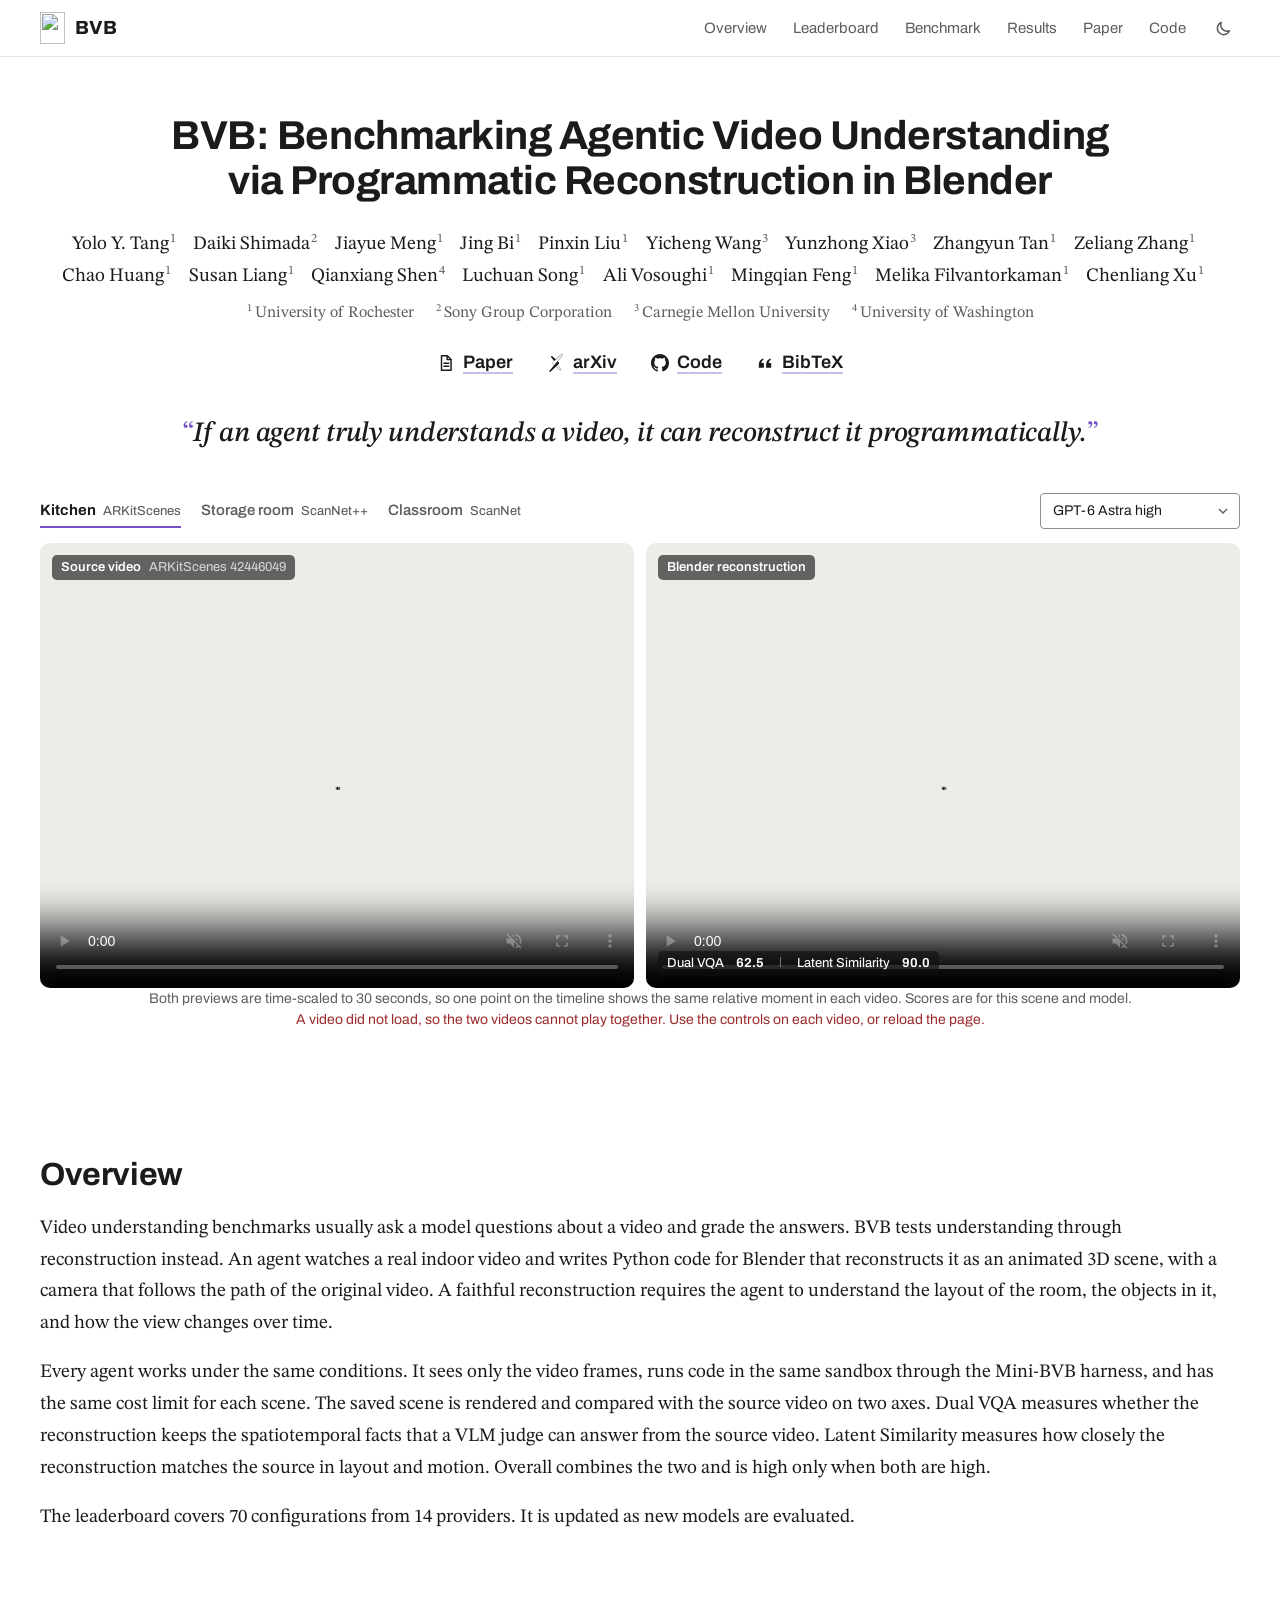
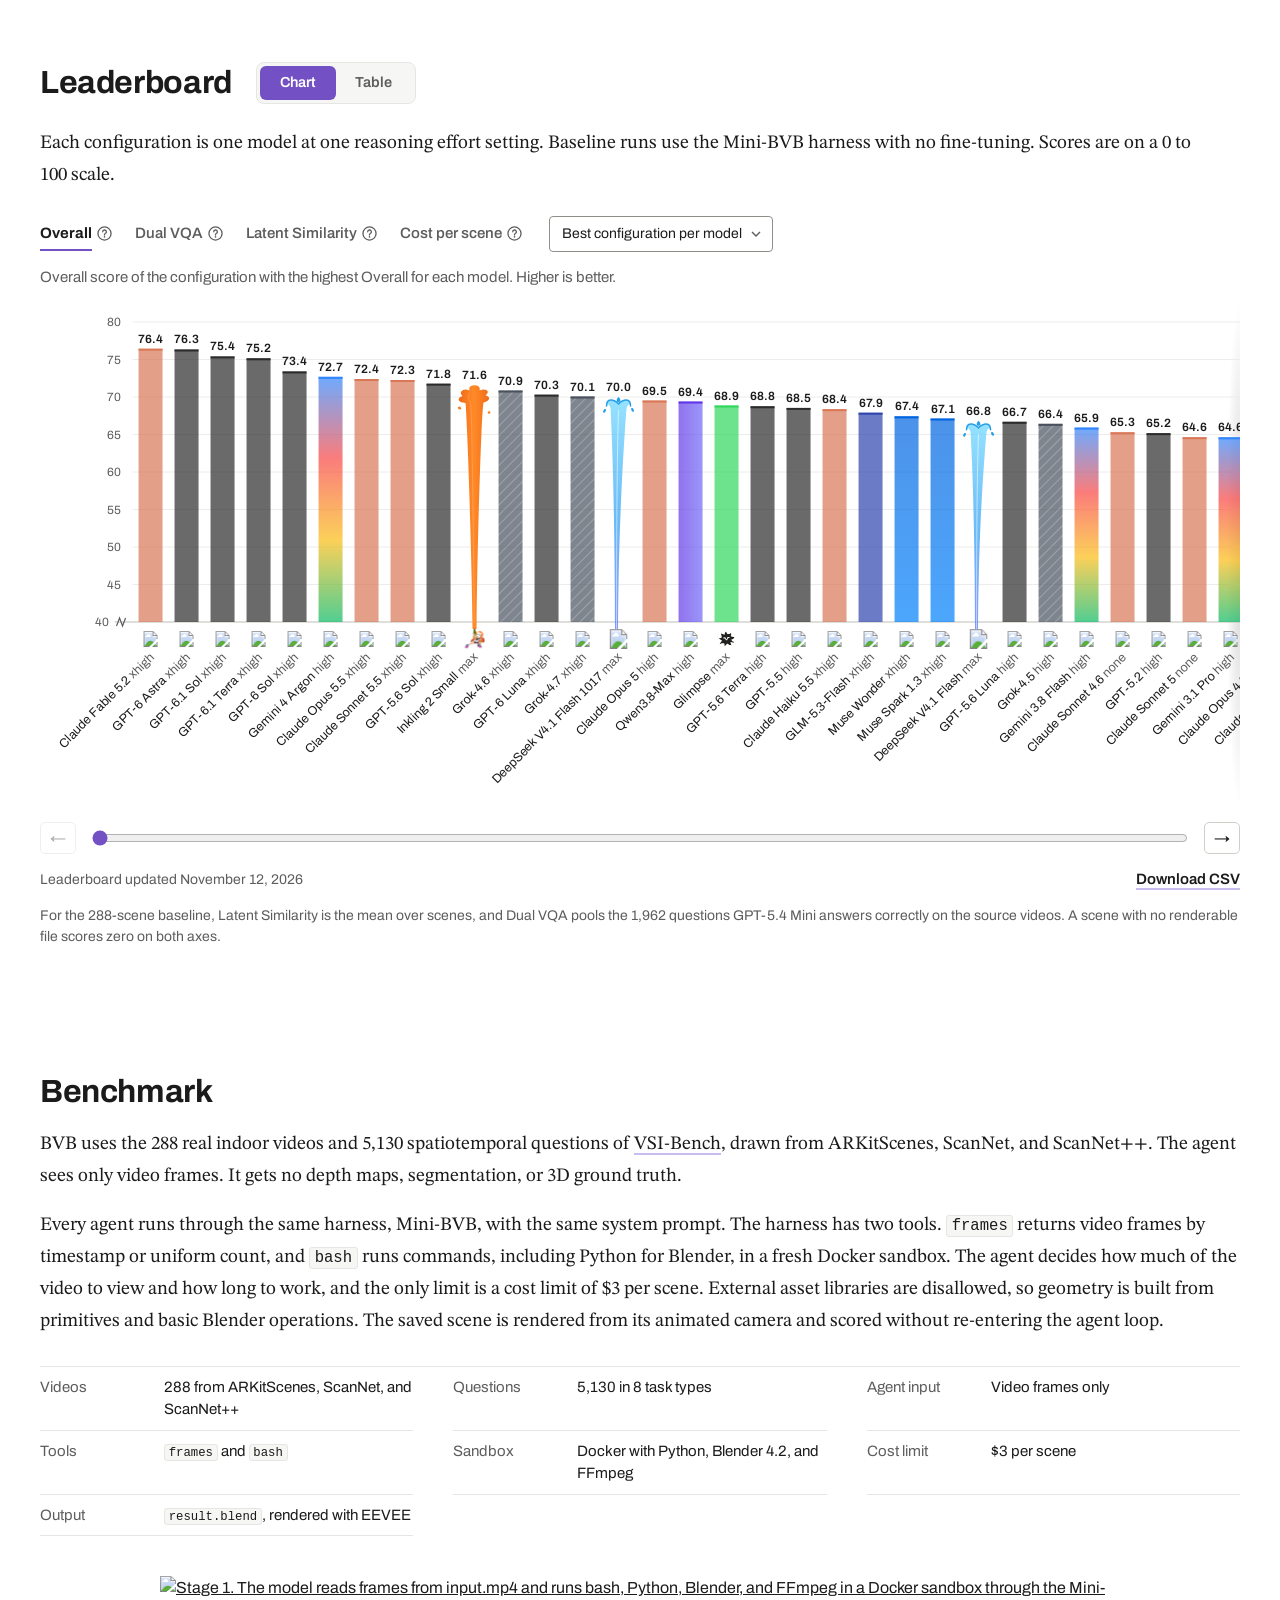
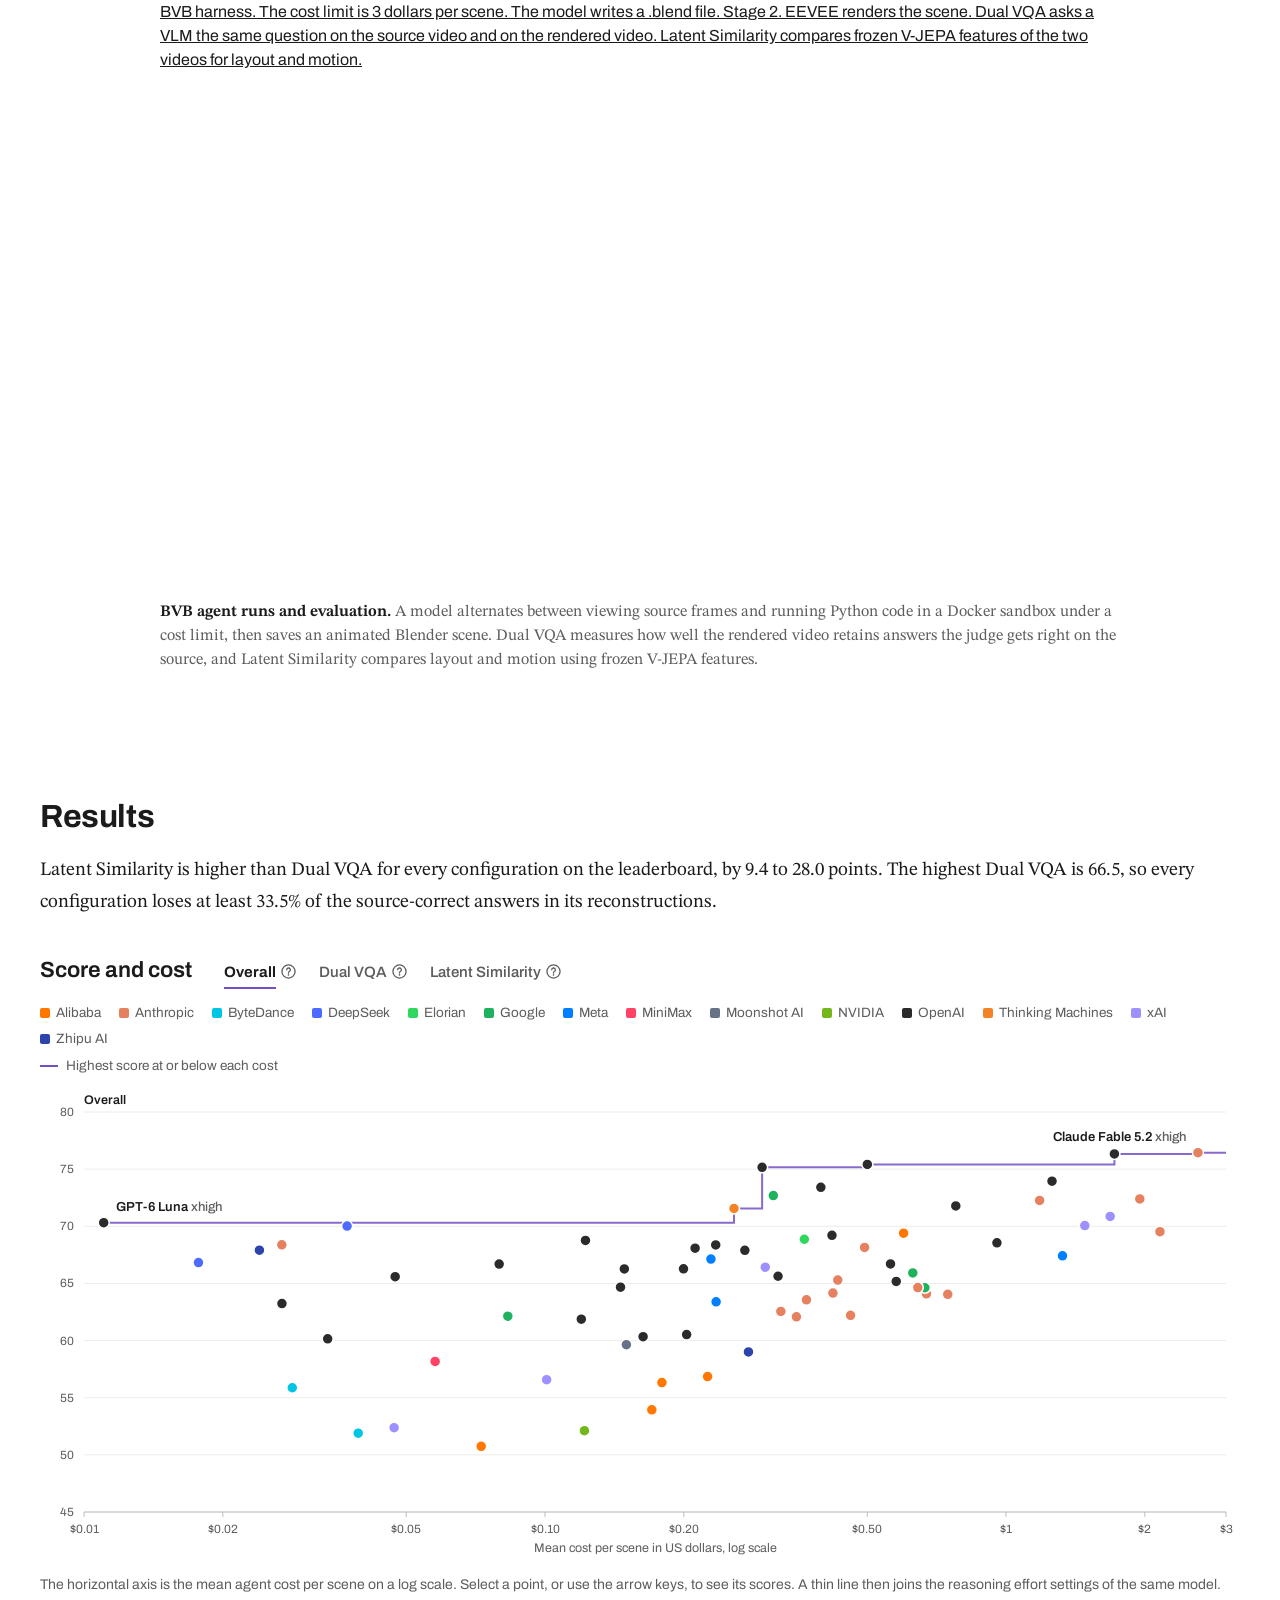
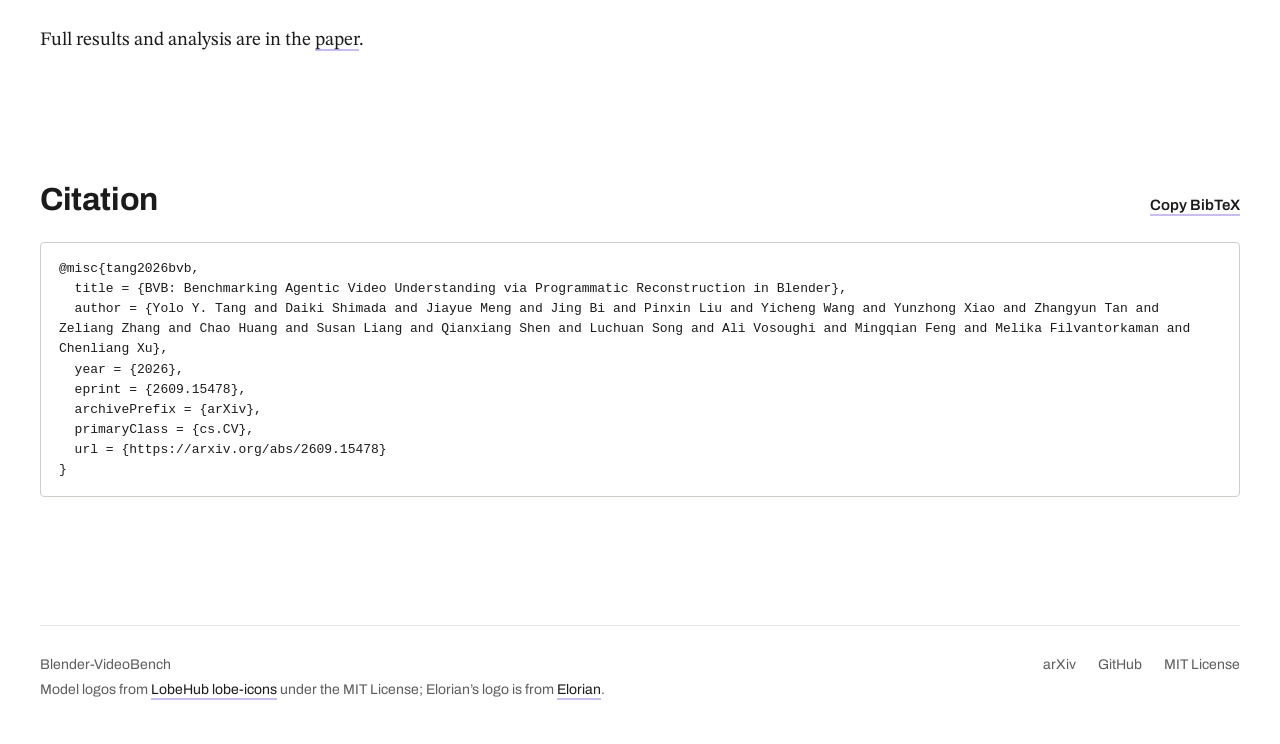
==== commit 37e569a1: "update inkling results" ====
--- a/index.html
+++ b/index.html
@@ -35,7 +35,7 @@
       rel="stylesheet"
       href="https://fonts.googleapis.com/css2?family=Archivo:wght@400..800&family=STIX+Two+Math&family=STIX+Two+Text:ital,wght@0,400..700;1,400..700&display=swap"
     />
-    <link rel="stylesheet" href="styles.css?v=57849369668c" />
+    <link rel="stylesheet" href="styles.css?v=35ebf86a09c5" />
   <!-- Model logo assets: https://github.com/lobehub/lobe-icons
 MIT License
 
@@ -239,7 +239,7 @@
             high.
           </p>
           <p id="overview-count">
-            The leaderboard covers 68 configurations from 13 providers on all 288 test videos. It is updated as new models are evaluated.
+            The leaderboard covers 70 configurations from 14 providers. It is updated as new models are evaluated.
           </p>
         </div>
       </section>
@@ -255,7 +255,7 @@
         <div class="prose">
           <p>
             Each configuration is one model at one reasoning effort setting.
-            Every run uses the Mini-BVB harness with no fine-tuning. Scores are
+            Baseline runs use the Mini-BVB harness with no fine-tuning. Scores are
             on a 0 to 100 scale.
           </p>
         </div>
@@ -311,7 +311,7 @@
           </div>
           </div>
           <div class="chart-only chart-view">
-            <p class="chart-sub" id="bars-sub">Overall score of the configuration with the highest Overall for each model on all 288 test scenes. Higher is better.</p>
+            <p class="chart-sub" id="bars-sub">Overall score of the configuration with the highest Overall for each model. Higher is better.</p>
             <div class="bars-scroll" tabindex="0" role="region" aria-label="Bar chart by model. Scroll sideways if it does not fit.">
               <div id="bar-chart" class="bar-chart"></div>
             </div>
@@ -357,64 +357,66 @@
 <tr><td class="num rank">8</td><td class="model-cell"><span class="model-identity" title="Anthropic"><img class="model-logo" src="assets/model-logos/claude-color.svg" width="20" height="20" alt="" aria-hidden="true" /><span><span class="model-name">Claude Opus 5.5</span> <span class="effort-text">xhigh</span></span></span></td><td class="num sorted">72.39</td><td class="num">61.3</td><td class="num">84.5</td><td class="num"><span>$1.950</span></td></tr>
 <tr><td class="num rank">9</td><td class="model-cell"><span class="model-identity" title="Anthropic"><img class="model-logo" src="assets/model-logos/claude-color.svg" width="20" height="20" alt="" aria-hidden="true" /><span><span class="model-name">Claude Sonnet 5.5</span> <span class="effort-text">xhigh</span></span></span></td><td class="num sorted">72.27</td><td class="num">61.5</td><td class="num">83.9</td><td class="num"><span>$1.183</span></td></tr>
 <tr><td class="num rank">10</td><td class="model-cell"><span class="model-identity" title="OpenAI"><img class="model-logo mono" src="assets/model-logos/openai.svg" width="20" height="20" alt="" aria-hidden="true" /><span><span class="model-name">GPT-5.6 Sol</span> <span class="effort-text">xhigh</span></span></span></td><td class="num sorted">71.78</td><td class="num">59.4</td><td class="num">85.4</td><td class="num"><span>$0.778</span></td></tr>
-<tr><td class="num rank">11</td><td class="model-cell"><span class="model-identity" title="xAI"><img class="model-logo mono" src="assets/model-logos/grok.svg" width="20" height="20" alt="" aria-hidden="true" /><span><span class="model-name">Grok-4.6</span> <span class="effort-text">xhigh</span></span></span></td><td class="num sorted">70.86</td><td class="num">58.7</td><td class="num">84.2</td><td class="num"><span>$1.682</span></td></tr>
-<tr><td class="num rank">12</td><td class="model-cell"><span class="model-identity" title="OpenAI"><img class="model-logo mono" src="assets/model-logos/openai.svg" width="20" height="20" alt="" aria-hidden="true" /><span><span class="model-name">GPT-6 Luna</span> <span class="effort-text">xhigh</span></span></span></td><td class="num sorted">70.32</td><td class="num">58.6</td><td class="num">83.1</td><td class="num"><span>$0.011</span></td></tr>
-<tr><td class="num rank">13</td><td class="model-cell"><span class="model-identity" title="xAI"><img class="model-logo mono" src="assets/model-logos/grok.svg" width="20" height="20" alt="" aria-hidden="true" /><span><span class="model-name">Grok-4.7</span> <span class="effort-text">xhigh</span></span></span></td><td class="num sorted">70.07</td><td class="num">58.8</td><td class="num">82.4</td><td class="num"><span>$1.482</span></td></tr>
-<tr><td class="num rank">14</td><td class="model-cell"><span class="model-identity" title="DeepSeek"><img class="model-logo" src="assets/model-logos/deepseek-color.svg" width="20" height="20" alt="" aria-hidden="true" /><span><span class="model-name">DeepSeek V4.1 Flash 1017</span> <span class="effort-text">max</span> <span class="tag-text">open-weight</span></span></span></td><td class="num sorted">70.02</td><td class="num">58.7</td><td class="num">82.4</td><td class="num"><span>$0.037</span></td></tr>
-<tr><td class="num rank">15</td><td class="model-cell"><span class="model-identity" title="Anthropic"><img class="model-logo" src="assets/model-logos/claude-color.svg" width="20" height="20" alt="" aria-hidden="true" /><span><span class="model-name">Claude Opus 5</span> <span class="effort-text">high</span></span></span></td><td class="num sorted">69.53</td><td class="num">58.6</td><td class="num">81.4</td><td class="num"><span>$2.157</span></td></tr>
-<tr><td class="num rank">16</td><td class="model-cell"><span class="model-identity" title="Alibaba"><img class="model-logo" src="assets/model-logos/qwen-color.svg" width="20" height="20" alt="" aria-hidden="true" /><span><span class="model-name">Qwen3.8-Max</span> <span class="effort-text">high</span></span></span></td><td class="num sorted">69.39</td><td class="num">58.4</td><td class="num">81.3</td><td class="num"><span>$0.599</span></td></tr>
-<tr><td class="num rank">17</td><td class="model-cell"><span class="model-identity" title="OpenAI"><img class="model-logo mono" src="assets/model-logos/openai.svg" width="20" height="20" alt="" aria-hidden="true" /><span><span class="model-name">GPT-5.6 Sol</span> <span class="effort-text">high</span></span></span></td><td class="num sorted">69.21</td><td class="num">55.9</td><td class="num">83.9</td><td class="num"><span>$0.419</span></td></tr>
-<tr><td class="num rank">18</td><td class="model-cell"><span class="model-identity" title="Elorian"><img class="model-logo mono" src="assets/model-logos/elorian.svg" width="20" height="20" alt="" aria-hidden="true" /><span><span class="model-name">Glimpse</span> <span class="effort-text">max</span></span></span></td><td class="num sorted">68.86</td><td class="num">58.0</td><td class="num">80.7</td><td class="num"><span>$0.365</span></td></tr>
-<tr><td class="num rank">19</td><td class="model-cell"><span class="model-identity" title="OpenAI"><img class="model-logo mono" src="assets/model-logos/openai.svg" width="20" height="20" alt="" aria-hidden="true" /><span><span class="model-name">GPT-5.6 Terra</span> <span class="effort-text">high</span></span></span></td><td class="num sorted">68.76</td><td class="num">56.3</td><td class="num">82.4</td><td class="num"><span>$0.122</span></td></tr>
-<tr><td class="num rank">20</td><td class="model-cell"><span class="model-identity" title="OpenAI"><img class="model-logo mono" src="assets/model-logos/openai.svg" width="20" height="20" alt="" aria-hidden="true" /><span><span class="model-name">GPT-5.5</span> <span class="effort-text">high</span></span></span></td><td class="num sorted">68.55</td><td class="num">56.5</td><td class="num">81.8</td><td class="num"><span>$0.956</span></td></tr>
-<tr><td class="num rank">21</td><td class="model-cell"><span class="model-identity" title="Anthropic"><img class="model-logo" src="assets/model-logos/claude-color.svg" width="20" height="20" alt="" aria-hidden="true" /><span><span class="model-name">Claude Haiku 5.5</span> <span class="effort-text">xhigh</span></span></span></td><td class="num sorted">68.37</td><td class="num">57.5</td><td class="num">80.1</td><td class="num"><span>$0.027</span></td></tr>
-<tr><td class="num rank">22</td><td class="model-cell"><span class="model-identity" title="OpenAI"><img class="model-logo mono" src="assets/model-logos/openai.svg" width="20" height="20" alt="" aria-hidden="true" /><span><span class="model-name">GPT-5.6 Terra</span> <span class="effort-text">xhigh</span></span></span></td><td class="num sorted">68.37</td><td class="num">55.2</td><td class="num">82.9</td><td class="num"><span>$0.235</span></td></tr>
-<tr><td class="num rank">23</td><td class="model-cell"><span class="model-identity" title="Anthropic"><img class="model-logo" src="assets/model-logos/claude-color.svg" width="20" height="20" alt="" aria-hidden="true" /><span><span class="model-name">Claude Opus 5.5</span> <span class="effort-text">high</span></span></span></td><td class="num sorted">68.15</td><td class="num">58.6</td><td class="num">78.5</td><td class="num"><span>$0.493</span></td></tr>
-<tr><td class="num rank">24</td><td class="model-cell"><span class="model-identity" title="OpenAI"><img class="model-logo mono" src="assets/model-logos/openai.svg" width="20" height="20" alt="" aria-hidden="true" /><span><span class="model-name">GPT-5.6 Sol</span> <span class="effort-text">none</span></span></span></td><td class="num sorted">68.08</td><td class="num">56.6</td><td class="num">80.6</td><td class="num"><span>$0.212</span></td></tr>
-<tr><td class="num rank">25</td><td class="model-cell"><span class="model-identity" title="Zhipu AI"><img class="model-logo mono" src="assets/model-logos/glm.png" width="20" height="20" alt="" aria-hidden="true" /><span><span class="model-name">GLM-5.3-Flash</span> <span class="effort-text">xhigh</span> <span class="tag-text">open-weight</span></span></span></td><td class="num sorted">67.91</td><td class="num">58.0</td><td class="num">78.7</td><td class="num"><span>$0.024</span></td></tr>
-<tr><td class="num rank">26</td><td class="model-cell"><span class="model-identity" title="OpenAI"><img class="model-logo mono" src="assets/model-logos/openai.svg" width="20" height="20" alt="" aria-hidden="true" /><span><span class="model-name">GPT-5.6 Sol</span> <span class="effort-text">medium</span></span></span></td><td class="num sorted">67.90</td><td class="num">55.5</td><td class="num">81.6</td><td class="num"><span>$0.271</span></td></tr>
-<tr><td class="num rank">27</td><td class="model-cell"><span class="model-identity" title="Meta"><img class="model-logo" src="assets/model-logos/meta.png" width="20" height="20" alt="" aria-hidden="true" /><span><span class="model-name">Muse Wonder</span> <span class="effort-text">xhigh</span></span></span></td><td class="num sorted">67.42</td><td class="num">57.7</td><td class="num">77.9</td><td class="num"><span>$1.326</span></td></tr>
-<tr><td class="num rank">28</td><td class="model-cell"><span class="model-identity" title="Meta"><img class="model-logo" src="assets/model-logos/meta.png" width="20" height="20" alt="" aria-hidden="true" /><span><span class="model-name">Muse Spark 1.3</span> <span class="effort-text">xhigh</span></span></span></td><td class="num sorted">67.13</td><td class="num">55.6</td><td class="num">79.7</td><td class="num"><span>$0.229</span></td></tr>
-<tr><td class="num rank">29</td><td class="model-cell"><span class="model-identity" title="DeepSeek"><img class="model-logo" src="assets/model-logos/deepseek-color.svg" width="20" height="20" alt="" aria-hidden="true" /><span><span class="model-name">DeepSeek V4.1 Flash</span> <span class="effort-text">max</span> <span class="tag-text">open-weight</span></span></span></td><td class="num sorted">66.82</td><td class="num">57.8</td><td class="num">76.4</td><td class="num"><span>$0.018</span></td></tr>
-<tr><td class="num rank">30</td><td class="model-cell"><span class="model-identity" title="OpenAI"><img class="model-logo mono" src="assets/model-logos/openai.svg" width="20" height="20" alt="" aria-hidden="true" /><span><span class="model-name">GPT-5.5</span> <span class="effort-text">medium</span></span></span></td><td class="num sorted">66.70</td><td class="num">54.2</td><td class="num">80.5</td><td class="num"><span>$0.562</span></td></tr>
-<tr><td class="num rank">31</td><td class="model-cell"><span class="model-identity" title="OpenAI"><img class="model-logo mono" src="assets/model-logos/openai.svg" width="20" height="20" alt="" aria-hidden="true" /><span><span class="model-name">GPT-5.6 Luna</span> <span class="effort-text">high</span></span></span></td><td class="num sorted">66.69</td><td class="num">53.7</td><td class="num">81.1</td><td class="num"><span>$0.080</span></td></tr>
-<tr><td class="num rank">32</td><td class="model-cell"><span class="model-identity" title="xAI"><img class="model-logo mono" src="assets/model-logos/grok.svg" width="20" height="20" alt="" aria-hidden="true" /><span><span class="model-name">Grok-4.5</span> <span class="effort-text">high</span></span></span></td><td class="num sorted">66.42</td><td class="num">54.9</td><td class="num">79.0</td><td class="num"><span>$0.300</span></td></tr>
-<tr><td class="num rank">33</td><td class="model-cell"><span class="model-identity" title="OpenAI"><img class="model-logo mono" src="assets/model-logos/openai.svg" width="20" height="20" alt="" aria-hidden="true" /><span><span class="model-name">GPT-5.6 Sol</span> <span class="effort-text">low</span></span></span></td><td class="num sorted">66.28</td><td class="num">54.4</td><td class="num">79.3</td><td class="num"><span>$0.200</span></td></tr>
-<tr><td class="num rank">34</td><td class="model-cell"><span class="model-identity" title="OpenAI"><img class="model-logo mono" src="assets/model-logos/openai.svg" width="20" height="20" alt="" aria-hidden="true" /><span><span class="model-name">GPT-5.6 Terra</span> <span class="effort-text">medium</span></span></span></td><td class="num sorted">66.27</td><td class="num">55.0</td><td class="num">78.5</td><td class="num"><span>$0.149</span></td></tr>
-<tr><td class="num rank">35</td><td class="model-cell"><span class="model-identity" title="Google"><img class="model-logo" src="assets/model-logos/gemini-color.svg" width="20" height="20" alt="" aria-hidden="true" /><span><span class="model-name">Gemini 3.8 Flash</span> <span class="effort-text">high</span></span></span></td><td class="num sorted">65.92</td><td class="num">55.4</td><td class="num">77.4</td><td class="num"><span>$0.628</span></td></tr>
-<tr><td class="num rank">36</td><td class="model-cell"><span class="model-identity" title="OpenAI"><img class="model-logo mono" src="assets/model-logos/openai.svg" width="20" height="20" alt="" aria-hidden="true" /><span><span class="model-name">GPT-5.5</span> <span class="effort-text">low</span></span></span></td><td class="num sorted">65.63</td><td class="num">54.7</td><td class="num">77.5</td><td class="num"><span>$0.320</span></td></tr>
-<tr><td class="num rank">37</td><td class="model-cell"><span class="model-identity" title="OpenAI"><img class="model-logo mono" src="assets/model-logos/openai.svg" width="20" height="20" alt="" aria-hidden="true" /><span><span class="model-name">GPT-5.6 Luna</span> <span class="effort-text">medium</span></span></span></td><td class="num sorted">65.59</td><td class="num">53.6</td><td class="num">78.8</td><td class="num"><span>$0.047</span></td></tr>
-<tr><td class="num rank">38</td><td class="model-cell"><span class="model-identity" title="Anthropic"><img class="model-logo" src="assets/model-logos/claude-color.svg" width="20" height="20" alt="" aria-hidden="true" /><span><span class="model-name">Claude Sonnet 4.6</span> <span class="effort-text">none</span></span></span></td><td class="num sorted">65.29</td><td class="num">56.0</td><td class="num">75.3</td><td class="num"><span>$0.432</span></td></tr>
-<tr><td class="num rank">39</td><td class="model-cell"><span class="model-identity" title="OpenAI"><img class="model-logo mono" src="assets/model-logos/openai.svg" width="20" height="20" alt="" aria-hidden="true" /><span><span class="model-name">GPT-5.2</span> <span class="effort-text">high</span></span></span></td><td class="num sorted">65.18</td><td class="num">55.4</td><td class="num">75.8</td><td class="num"><span>$0.578</span></td></tr>
-<tr><td class="num rank">40</td><td class="model-cell"><span class="model-identity" title="OpenAI"><img class="model-logo mono" src="assets/model-logos/openai.svg" width="20" height="20" alt="" aria-hidden="true" /><span><span class="model-name">GPT-5.6 Terra</span> <span class="effort-text">low</span></span></span></td><td class="num sorted">64.67</td><td class="num">53.6</td><td class="num">76.8</td><td class="num"><span>$0.146</span></td></tr>
-<tr><td class="num rank">41</td><td class="model-cell"><span class="model-identity" title="Anthropic"><img class="model-logo" src="assets/model-logos/claude-color.svg" width="20" height="20" alt="" aria-hidden="true" /><span><span class="model-name">Claude Sonnet 5</span> <span class="effort-text">none</span></span></span></td><td class="num sorted">64.64</td><td class="num">55.4</td><td class="num">74.6</td><td class="num"><span>$0.644</span></td></tr>
-<tr><td class="num rank">42</td><td class="model-cell"><span class="model-identity" title="Google"><img class="model-logo" src="assets/model-logos/gemini-color.svg" width="20" height="20" alt="" aria-hidden="true" /><span><span class="model-name">Gemini 3.1 Pro</span> <span class="effort-text">high</span></span></span></td><td class="num sorted">64.62</td><td class="num">55.5</td><td class="num">74.5</td><td class="num"><span>$0.667</span></td></tr>
-<tr><td class="num rank">43</td><td class="model-cell"><span class="model-identity" title="Anthropic"><img class="model-logo" src="assets/model-logos/claude-color.svg" width="20" height="20" alt="" aria-hidden="true" /><span><span class="model-name">Claude Sonnet 5</span> <span class="effort-text">high</span></span></span></td><td class="num sorted">64.16</td><td class="num">54.7</td><td class="num">74.4</td><td class="num"><span>$0.421</span></td></tr>
-<tr><td class="num rank">44</td><td class="model-cell"><span class="model-identity" title="Anthropic"><img class="model-logo" src="assets/model-logos/claude-color.svg" width="20" height="20" alt="" aria-hidden="true" /><span><span class="model-name">Claude Opus 4.6</span> <span class="effort-text">none</span></span></span></td><td class="num sorted">64.09</td><td class="num">54.5</td><td class="num">74.5</td><td class="num"><span>$0.672</span></td></tr>
-<tr><td class="num rank">45</td><td class="model-cell"><span class="model-identity" title="Anthropic"><img class="model-logo" src="assets/model-logos/claude-color.svg" width="20" height="20" alt="" aria-hidden="true" /><span><span class="model-name">Claude Sonnet 4.6</span> <span class="effort-text">high</span></span></span></td><td class="num sorted">64.05</td><td class="num">54.0</td><td class="num">74.9</td><td class="num"><span>$0.747</span></td></tr>
-<tr><td class="num rank">46</td><td class="model-cell"><span class="model-identity" title="Anthropic"><img class="model-logo" src="assets/model-logos/claude-color.svg" width="20" height="20" alt="" aria-hidden="true" /><span><span class="model-name">Claude Opus 4.7</span> <span class="effort-text">none</span></span></span></td><td class="num sorted">63.57</td><td class="num">55.1</td><td class="num">72.6</td><td class="num"><span>$0.369</span></td></tr>
-<tr><td class="num rank">47</td><td class="model-cell"><span class="model-identity" title="Meta"><img class="model-logo" src="assets/model-logos/meta.png" width="20" height="20" alt="" aria-hidden="true" /><span><span class="model-name">Muse Spark 1.2</span> <span class="effort-text">xhigh</span></span></span></td><td class="num sorted">63.40</td><td class="num">52.4</td><td class="num">75.4</td><td class="num"><span>$0.235</span></td></tr>
-<tr><td class="num rank">48</td><td class="model-cell"><span class="model-identity" title="OpenAI"><img class="model-logo mono" src="assets/model-logos/openai.svg" width="20" height="20" alt="" aria-hidden="true" /><span><span class="model-name">GPT-5.6 Luna</span> <span class="effort-text">low</span></span></span></td><td class="num sorted">63.24</td><td class="num">52.0</td><td class="num">75.6</td><td class="num"><span>$0.027</span></td></tr>
-<tr><td class="num rank">49</td><td class="model-cell"><span class="model-identity" title="Anthropic"><img class="model-logo" src="assets/model-logos/claude-color.svg" width="20" height="20" alt="" aria-hidden="true" /><span><span class="model-name">Claude Opus 4.8</span> <span class="effort-text">none</span></span></span></td><td class="num sorted">62.55</td><td class="num">53.6</td><td class="num">72.2</td><td class="num"><span>$0.325</span></td></tr>
-<tr><td class="num rank">50</td><td class="model-cell"><span class="model-identity" title="Anthropic"><img class="model-logo" src="assets/model-logos/claude-color.svg" width="20" height="20" alt="" aria-hidden="true" /><span><span class="model-name">Claude Opus 4.8</span> <span class="effort-text">high</span></span></span></td><td class="num sorted">62.21</td><td class="num">53.2</td><td class="num">71.9</td><td class="num"><span>$0.460</span></td></tr>
-<tr><td class="num rank">51</td><td class="model-cell"><span class="model-identity" title="Google"><img class="model-logo" src="assets/model-logos/gemini-color.svg" width="20" height="20" alt="" aria-hidden="true" /><span><span class="model-name">Gemini 3 Flash</span> <span class="effort-text">high</span></span></span></td><td class="num sorted">62.14</td><td class="num">55.7</td><td class="num">69.0</td><td class="num"><span>$0.083</span></td></tr>
-<tr><td class="num rank">52</td><td class="model-cell"><span class="model-identity" title="Anthropic"><img class="model-logo" src="assets/model-logos/claude-color.svg" width="20" height="20" alt="" aria-hidden="true" /><span><span class="model-name">Claude Opus 4.7</span> <span class="effort-text">high</span></span></span></td><td class="num sorted">62.08</td><td class="num">53.7</td><td class="num">71.1</td><td class="num"><span>$0.351</span></td></tr>
-<tr><td class="num rank">53</td><td class="model-cell"><span class="model-identity" title="OpenAI"><img class="model-logo mono" src="assets/model-logos/openai.svg" width="20" height="20" alt="" aria-hidden="true" /><span><span class="model-name">GPT-5.2</span> <span class="effort-text">none</span></span></span></td><td class="num sorted">61.87</td><td class="num">53.9</td><td class="num">70.4</td><td class="num"><span>$0.120</span></td></tr>
-<tr><td class="num rank">54</td><td class="model-cell"><span class="model-identity" title="OpenAI"><img class="model-logo mono" src="assets/model-logos/openai.svg" width="20" height="20" alt="" aria-hidden="true" /><span><span class="model-name">GPT-5.4</span> <span class="effort-text">none</span></span></span></td><td class="num sorted">60.53</td><td class="num">53.5</td><td class="num">68.0</td><td class="num"><span>$0.203</span></td></tr>
-<tr><td class="num rank">55</td><td class="model-cell"><span class="model-identity" title="OpenAI"><img class="model-logo mono" src="assets/model-logos/openai.svg" width="20" height="20" alt="" aria-hidden="true" /><span><span class="model-name">GPT-5.5</span> <span class="effort-text">none</span></span></span></td><td class="num sorted">60.34</td><td class="num">48.4</td><td class="num">73.6</td><td class="num"><span>$0.163</span></td></tr>
-<tr><td class="num rank">56</td><td class="model-cell"><span class="model-identity" title="OpenAI"><img class="model-logo mono" src="assets/model-logos/openai.svg" width="20" height="20" alt="" aria-hidden="true" /><span><span class="model-name">GPT-5.4 Mini</span> <span class="effort-text">none</span></span></span></td><td class="num sorted">60.16</td><td class="num">53.2</td><td class="num">67.5</td><td class="num"><span>$0.034</span></td></tr>
-<tr><td class="num rank">57</td><td class="model-cell"><span class="model-identity" title="Moonshot AI"><img class="model-logo mono" src="assets/model-logos/kimi.png" width="20" height="20" alt="" aria-hidden="true" /><span><span class="model-name">Kimi-K2.5</span> <span class="effort-text">none</span> <span class="tag-text">open-weight</span></span></span></td><td class="num sorted">59.64</td><td class="num">50.8</td><td class="num">69.2</td><td class="num"><span>$0.150</span></td></tr>
-<tr><td class="num rank">58</td><td class="model-cell"><span class="model-identity" title="Zhipu AI"><img class="model-logo mono" src="assets/model-logos/glm.png" width="20" height="20" alt="" aria-hidden="true" /><span><span class="model-name">GLM-5V-Turbo</span> <span class="effort-text">none</span></span></span></td><td class="num sorted">59.00</td><td class="num">51.5</td><td class="num">67.0</td><td class="num"><span>$0.276</span></td></tr>
-<tr><td class="num rank">59</td><td class="model-cell"><span class="model-identity" title="MiniMax"><img class="model-logo" src="assets/model-logos/minimax-color.svg" width="20" height="20" alt="" aria-hidden="true" /><span><span class="model-name">MiniMax-M3</span> <span class="effort-text">none</span> <span class="tag-text">open-weight</span></span></span></td><td class="num sorted">58.18</td><td class="num">50.9</td><td class="num">65.9</td><td class="num"><span>$0.058</span></td></tr>
-<tr><td class="num rank">60</td><td class="model-cell"><span class="model-identity" title="Alibaba"><img class="model-logo" src="assets/model-logos/qwen-color.svg" width="20" height="20" alt="" aria-hidden="true" /><span><span class="model-name">Qwen3.5-122B</span> <span class="effort-text">none</span> <span class="tag-text">open-weight</span></span></span></td><td class="num sorted">56.85</td><td class="num">50.3</td><td class="num">63.8</td><td class="num"><span>$0.225</span></td></tr>
-<tr><td class="num rank">61</td><td class="model-cell"><span class="model-identity" title="xAI"><img class="model-logo mono" src="assets/model-logos/grok.svg" width="20" height="20" alt="" aria-hidden="true" /><span><span class="model-name">Grok-4.3</span> <span class="effort-text">high</span></span></span></td><td class="num sorted">56.58</td><td class="num">49.3</td><td class="num">64.3</td><td class="num"><span>$0.101</span></td></tr>
-<tr><td class="num rank">62</td><td class="model-cell"><span class="model-identity" title="Alibaba"><img class="model-logo" src="assets/model-logos/qwen-color.svg" width="20" height="20" alt="" aria-hidden="true" /><span><span class="model-name">Qwen3.5-397B</span> <span class="effort-text">none</span> <span class="tag-text">open-weight</span></span></span></td><td class="num sorted">56.32</td><td class="num">49.5</td><td class="num">63.5</td><td class="num"><span>$0.179</span></td></tr>
-<tr><td class="num rank">63</td><td class="model-cell"><span class="model-identity" title="ByteDance"><img class="model-logo" src="assets/model-logos/seed.png" width="20" height="20" alt="" aria-hidden="true" /><span><span class="model-name">Seed-2.0-Mini</span> <span class="effort-text">none</span></span></span></td><td class="num sorted">55.87</td><td class="num">50.2</td><td class="num">61.9</td><td class="num"><span>$0.028</span></td></tr>
-<tr><td class="num rank">64</td><td class="model-cell"><span class="model-identity" title="Alibaba"><img class="model-logo" src="assets/model-logos/qwen-color.svg" width="20" height="20" alt="" aria-hidden="true" /><span><span class="model-name">Qwen3.6-Plus</span> <span class="effort-text">none</span></span></span></td><td class="num sorted">53.94</td><td class="num">46.2</td><td class="num">62.2</td><td class="num"><span>$0.170</span></td></tr>
-<tr><td class="num rank">65</td><td class="model-cell"><span class="model-identity" title="xAI"><img class="model-logo mono" src="assets/model-logos/grok.svg" width="20" height="20" alt="" aria-hidden="true" /><span><span class="model-name">Grok-4.3</span> <span class="effort-text">none</span></span></span></td><td class="num sorted">52.37</td><td class="num">47.8</td><td class="num">57.2</td><td class="num"><span>$0.047</span></td></tr>
-<tr><td class="num rank">66</td><td class="model-cell"><span class="model-identity" title="NVIDIA"><img class="model-logo" src="assets/model-logos/nvidia-color.svg" width="20" height="20" alt="" aria-hidden="true" /><span><span class="model-name">Nemotron 3.5 Super VL</span> <span class="effort-text">max</span> <span class="tag-text">open-weight</span></span></span></td><td class="num sorted">52.11</td><td class="num">47.1</td><td class="num">57.4</td><td class="num"><span title="Mean over 279 recorded scenes.">$0.122</span></td></tr>
-<tr><td class="num rank">67</td><td class="model-cell"><span class="model-identity" title="ByteDance"><img class="model-logo" src="assets/model-logos/seed.png" width="20" height="20" alt="" aria-hidden="true" /><span><span class="model-name">Seed-2.0-Lite</span> <span class="effort-text">none</span></span></span></td><td class="num sorted">51.90</td><td class="num">45.8</td><td class="num">58.4</td><td class="num"><span>$0.039</span></td></tr>
-<tr><td class="num rank">68</td><td class="model-cell"><span class="model-identity" title="Alibaba"><img class="model-logo" src="assets/model-logos/qwen-color.svg" width="20" height="20" alt="" aria-hidden="true" /><span><span class="model-name">Qwen3.5-27B</span> <span class="effort-text">none</span> <span class="tag-text">open-weight</span></span></span></td><td class="num sorted">50.74</td><td class="num">44.5</td><td class="num">57.3</td><td class="num"><span>$0.073</span></td></tr>
+<tr><td class="num rank">11</td><td class="model-cell"><span class="model-identity" title="Thinking Machines"><img class="model-logo" src="assets/model-logos/inkling-lunge-logo.png" width="20" height="20" alt="" aria-hidden="true" /><span><span class="model-name">Inkling 2 Small</span> <span class="effort-text">max</span></span></span></td><td class="num sorted">71.56</td><td class="num">59.9</td><td class="num">84.2</td><td class="num"><span title="Estimated.">$0.257</span></td></tr>
+<tr><td class="num rank">12</td><td class="model-cell"><span class="model-identity" title="xAI"><img class="model-logo mono" src="assets/model-logos/grok.svg" width="20" height="20" alt="" aria-hidden="true" /><span><span class="model-name">Grok-4.6</span> <span class="effort-text">xhigh</span></span></span></td><td class="num sorted">70.86</td><td class="num">58.7</td><td class="num">84.2</td><td class="num"><span>$1.682</span></td></tr>
+<tr><td class="num rank">13</td><td class="model-cell"><span class="model-identity" title="OpenAI"><img class="model-logo mono" src="assets/model-logos/openai.svg" width="20" height="20" alt="" aria-hidden="true" /><span><span class="model-name">GPT-6 Luna</span> <span class="effort-text">xhigh</span></span></span></td><td class="num sorted">70.32</td><td class="num">58.6</td><td class="num">83.1</td><td class="num"><span>$0.011</span></td></tr>
+<tr><td class="num rank">14</td><td class="model-cell"><span class="model-identity" title="xAI"><img class="model-logo mono" src="assets/model-logos/grok.svg" width="20" height="20" alt="" aria-hidden="true" /><span><span class="model-name">Grok-4.7</span> <span class="effort-text">xhigh</span></span></span></td><td class="num sorted">70.07</td><td class="num">58.8</td><td class="num">82.4</td><td class="num"><span>$1.482</span></td></tr>
+<tr><td class="num rank">15</td><td class="model-cell"><span class="model-identity" title="DeepSeek"><img class="model-logo" src="assets/model-logos/deepseek-color.svg" width="20" height="20" alt="" aria-hidden="true" /><span><span class="model-name">DeepSeek V4.1 Flash 1017</span> <span class="effort-text">max</span> <span class="tag-text">open-weight</span></span></span></td><td class="num sorted">70.02</td><td class="num">58.7</td><td class="num">82.4</td><td class="num"><span>$0.037</span></td></tr>
+<tr><td class="num rank">16</td><td class="model-cell"><span class="model-identity" title="Anthropic"><img class="model-logo" src="assets/model-logos/claude-color.svg" width="20" height="20" alt="" aria-hidden="true" /><span><span class="model-name">Claude Opus 5</span> <span class="effort-text">high</span></span></span></td><td class="num sorted">69.53</td><td class="num">58.6</td><td class="num">81.4</td><td class="num"><span>$2.157</span></td></tr>
+<tr><td class="num rank">17</td><td class="model-cell"><span class="model-identity" title="Alibaba"><img class="model-logo" src="assets/model-logos/qwen-color.svg" width="20" height="20" alt="" aria-hidden="true" /><span><span class="model-name">Qwen3.8-Max</span> <span class="effort-text">high</span></span></span></td><td class="num sorted">69.39</td><td class="num">58.4</td><td class="num">81.3</td><td class="num"><span>$0.599</span></td></tr>
+<tr><td class="num rank">18</td><td class="model-cell"><span class="model-identity" title="OpenAI"><img class="model-logo mono" src="assets/model-logos/openai.svg" width="20" height="20" alt="" aria-hidden="true" /><span><span class="model-name">GPT-5.6 Sol</span> <span class="effort-text">high</span></span></span></td><td class="num sorted">69.21</td><td class="num">55.9</td><td class="num">83.9</td><td class="num"><span>$0.419</span></td></tr>
+<tr><td class="num rank">19</td><td class="model-cell"><span class="model-identity" title="Elorian"><img class="model-logo mono" src="assets/model-logos/elorian.svg" width="20" height="20" alt="" aria-hidden="true" /><span><span class="model-name">Glimpse</span> <span class="effort-text">max</span></span></span></td><td class="num sorted">68.86</td><td class="num">58.0</td><td class="num">80.7</td><td class="num"><span>$0.365</span></td></tr>
+<tr><td class="num rank">20</td><td class="model-cell"><span class="model-identity" title="OpenAI"><img class="model-logo mono" src="assets/model-logos/openai.svg" width="20" height="20" alt="" aria-hidden="true" /><span><span class="model-name">GPT-5.6 Terra</span> <span class="effort-text">high</span></span></span></td><td class="num sorted">68.76</td><td class="num">56.3</td><td class="num">82.4</td><td class="num"><span>$0.122</span></td></tr>
+<tr><td class="num rank">21</td><td class="model-cell"><span class="model-identity" title="OpenAI"><img class="model-logo mono" src="assets/model-logos/openai.svg" width="20" height="20" alt="" aria-hidden="true" /><span><span class="model-name">GPT-5.5</span> <span class="effort-text">high</span></span></span></td><td class="num sorted">68.55</td><td class="num">56.5</td><td class="num">81.8</td><td class="num"><span>$0.956</span></td></tr>
+<tr><td class="num rank">22</td><td class="model-cell"><span class="model-identity" title="Anthropic"><img class="model-logo" src="assets/model-logos/claude-color.svg" width="20" height="20" alt="" aria-hidden="true" /><span><span class="model-name">Claude Haiku 5.5</span> <span class="effort-text">xhigh</span></span></span></td><td class="num sorted">68.37</td><td class="num">57.5</td><td class="num">80.1</td><td class="num"><span>$0.027</span></td></tr>
+<tr><td class="num rank">23</td><td class="model-cell"><span class="model-identity" title="OpenAI"><img class="model-logo mono" src="assets/model-logos/openai.svg" width="20" height="20" alt="" aria-hidden="true" /><span><span class="model-name">GPT-5.6 Terra</span> <span class="effort-text">xhigh</span></span></span></td><td class="num sorted">68.37</td><td class="num">55.2</td><td class="num">82.9</td><td class="num"><span>$0.235</span></td></tr>
+<tr><td class="num rank">24</td><td class="model-cell"><span class="model-identity" title="Anthropic"><img class="model-logo" src="assets/model-logos/claude-color.svg" width="20" height="20" alt="" aria-hidden="true" /><span><span class="model-name">Claude Opus 5.5</span> <span class="effort-text">high</span></span></span></td><td class="num sorted">68.15</td><td class="num">58.6</td><td class="num">78.5</td><td class="num"><span>$0.493</span></td></tr>
+<tr><td class="num rank">25</td><td class="model-cell"><span class="model-identity" title="OpenAI"><img class="model-logo mono" src="assets/model-logos/openai.svg" width="20" height="20" alt="" aria-hidden="true" /><span><span class="model-name">GPT-5.6 Sol</span> <span class="effort-text">none</span></span></span></td><td class="num sorted">68.08</td><td class="num">56.6</td><td class="num">80.6</td><td class="num"><span>$0.212</span></td></tr>
+<tr><td class="num rank">26</td><td class="model-cell"><span class="model-identity" title="Zhipu AI"><img class="model-logo mono" src="assets/model-logos/glm.png" width="20" height="20" alt="" aria-hidden="true" /><span><span class="model-name">GLM-5.3-Flash</span> <span class="effort-text">xhigh</span> <span class="tag-text">open-weight</span></span></span></td><td class="num sorted">67.91</td><td class="num">58.0</td><td class="num">78.7</td><td class="num"><span>$0.024</span></td></tr>
+<tr><td class="num rank">27</td><td class="model-cell"><span class="model-identity" title="OpenAI"><img class="model-logo mono" src="assets/model-logos/openai.svg" width="20" height="20" alt="" aria-hidden="true" /><span><span class="model-name">GPT-5.6 Sol</span> <span class="effort-text">medium</span></span></span></td><td class="num sorted">67.90</td><td class="num">55.5</td><td class="num">81.6</td><td class="num"><span>$0.271</span></td></tr>
+<tr><td class="num rank">28</td><td class="model-cell"><span class="model-identity" title="Meta"><img class="model-logo" src="assets/model-logos/meta.png" width="20" height="20" alt="" aria-hidden="true" /><span><span class="model-name">Muse Wonder</span> <span class="effort-text">xhigh</span></span></span></td><td class="num sorted">67.42</td><td class="num">57.7</td><td class="num">77.9</td><td class="num"><span>$1.326</span></td></tr>
+<tr><td class="num rank">29</td><td class="model-cell"><span class="model-identity" title="Meta"><img class="model-logo" src="assets/model-logos/meta.png" width="20" height="20" alt="" aria-hidden="true" /><span><span class="model-name">Muse Spark 1.3</span> <span class="effort-text">xhigh</span></span></span></td><td class="num sorted">67.13</td><td class="num">55.6</td><td class="num">79.7</td><td class="num"><span>$0.229</span></td></tr>
+<tr><td class="num rank">30</td><td class="model-cell"><span class="model-identity" title="DeepSeek"><img class="model-logo" src="assets/model-logos/deepseek-color.svg" width="20" height="20" alt="" aria-hidden="true" /><span><span class="model-name">DeepSeek V4.1 Flash</span> <span class="effort-text">max</span> <span class="tag-text">open-weight</span></span></span></td><td class="num sorted">66.82</td><td class="num">57.8</td><td class="num">76.4</td><td class="num"><span>$0.018</span></td></tr>
+<tr><td class="num rank">31</td><td class="model-cell"><span class="model-identity" title="OpenAI"><img class="model-logo mono" src="assets/model-logos/openai.svg" width="20" height="20" alt="" aria-hidden="true" /><span><span class="model-name">GPT-5.5</span> <span class="effort-text">medium</span></span></span></td><td class="num sorted">66.70</td><td class="num">54.2</td><td class="num">80.5</td><td class="num"><span>$0.562</span></td></tr>
+<tr><td class="num rank">32</td><td class="model-cell"><span class="model-identity" title="OpenAI"><img class="model-logo mono" src="assets/model-logos/openai.svg" width="20" height="20" alt="" aria-hidden="true" /><span><span class="model-name">GPT-5.6 Luna</span> <span class="effort-text">high</span></span></span></td><td class="num sorted">66.69</td><td class="num">53.7</td><td class="num">81.1</td><td class="num"><span>$0.080</span></td></tr>
+<tr><td class="num rank">33</td><td class="model-cell"><span class="model-identity" title="xAI"><img class="model-logo mono" src="assets/model-logos/grok.svg" width="20" height="20" alt="" aria-hidden="true" /><span><span class="model-name">Grok-4.5</span> <span class="effort-text">high</span></span></span></td><td class="num sorted">66.42</td><td class="num">54.9</td><td class="num">79.0</td><td class="num"><span>$0.300</span></td></tr>
+<tr><td class="num rank">34</td><td class="model-cell"><span class="model-identity" title="OpenAI"><img class="model-logo mono" src="assets/model-logos/openai.svg" width="20" height="20" alt="" aria-hidden="true" /><span><span class="model-name">GPT-5.6 Sol</span> <span class="effort-text">low</span></span></span></td><td class="num sorted">66.28</td><td class="num">54.4</td><td class="num">79.3</td><td class="num"><span>$0.200</span></td></tr>
+<tr><td class="num rank">35</td><td class="model-cell"><span class="model-identity" title="OpenAI"><img class="model-logo mono" src="assets/model-logos/openai.svg" width="20" height="20" alt="" aria-hidden="true" /><span><span class="model-name">GPT-5.6 Terra</span> <span class="effort-text">medium</span></span></span></td><td class="num sorted">66.27</td><td class="num">55.0</td><td class="num">78.5</td><td class="num"><span>$0.149</span></td></tr>
+<tr><td class="num rank">36</td><td class="model-cell"><span class="model-identity" title="Google"><img class="model-logo" src="assets/model-logos/gemini-color.svg" width="20" height="20" alt="" aria-hidden="true" /><span><span class="model-name">Gemini 3.8 Flash</span> <span class="effort-text">high</span></span></span></td><td class="num sorted">65.92</td><td class="num">55.4</td><td class="num">77.4</td><td class="num"><span>$0.628</span></td></tr>
+<tr><td class="num rank">37</td><td class="model-cell"><span class="model-identity" title="OpenAI"><img class="model-logo mono" src="assets/model-logos/openai.svg" width="20" height="20" alt="" aria-hidden="true" /><span><span class="model-name">GPT-5.5</span> <span class="effort-text">low</span></span></span></td><td class="num sorted">65.63</td><td class="num">54.7</td><td class="num">77.5</td><td class="num"><span>$0.320</span></td></tr>
+<tr><td class="num rank">38</td><td class="model-cell"><span class="model-identity" title="OpenAI"><img class="model-logo mono" src="assets/model-logos/openai.svg" width="20" height="20" alt="" aria-hidden="true" /><span><span class="model-name">GPT-5.6 Luna</span> <span class="effort-text">medium</span></span></span></td><td class="num sorted">65.59</td><td class="num">53.6</td><td class="num">78.8</td><td class="num"><span>$0.047</span></td></tr>
+<tr><td class="num rank">39</td><td class="model-cell"><span class="model-identity" title="Anthropic"><img class="model-logo" src="assets/model-logos/claude-color.svg" width="20" height="20" alt="" aria-hidden="true" /><span><span class="model-name">Claude Sonnet 4.6</span> <span class="effort-text">none</span></span></span></td><td class="num sorted">65.29</td><td class="num">56.0</td><td class="num">75.3</td><td class="num"><span>$0.432</span></td></tr>
+<tr><td class="num rank">40</td><td class="model-cell"><span class="model-identity" title="OpenAI"><img class="model-logo mono" src="assets/model-logos/openai.svg" width="20" height="20" alt="" aria-hidden="true" /><span><span class="model-name">GPT-5.2</span> <span class="effort-text">high</span></span></span></td><td class="num sorted">65.18</td><td class="num">55.4</td><td class="num">75.8</td><td class="num"><span>$0.578</span></td></tr>
+<tr><td class="num rank">41</td><td class="model-cell"><span class="model-identity" title="OpenAI"><img class="model-logo mono" src="assets/model-logos/openai.svg" width="20" height="20" alt="" aria-hidden="true" /><span><span class="model-name">GPT-5.6 Terra</span> <span class="effort-text">low</span></span></span></td><td class="num sorted">64.67</td><td class="num">53.6</td><td class="num">76.8</td><td class="num"><span>$0.146</span></td></tr>
+<tr><td class="num rank">42</td><td class="model-cell"><span class="model-identity" title="Anthropic"><img class="model-logo" src="assets/model-logos/claude-color.svg" width="20" height="20" alt="" aria-hidden="true" /><span><span class="model-name">Claude Sonnet 5</span> <span class="effort-text">none</span></span></span></td><td class="num sorted">64.64</td><td class="num">55.4</td><td class="num">74.6</td><td class="num"><span>$0.644</span></td></tr>
+<tr><td class="num rank">43</td><td class="model-cell"><span class="model-identity" title="Google"><img class="model-logo" src="assets/model-logos/gemini-color.svg" width="20" height="20" alt="" aria-hidden="true" /><span><span class="model-name">Gemini 3.1 Pro</span> <span class="effort-text">high</span></span></span></td><td class="num sorted">64.62</td><td class="num">55.5</td><td class="num">74.5</td><td class="num"><span>$0.667</span></td></tr>
+<tr><td class="num rank">44</td><td class="model-cell"><span class="model-identity" title="Anthropic"><img class="model-logo" src="assets/model-logos/claude-color.svg" width="20" height="20" alt="" aria-hidden="true" /><span><span class="model-name">Claude Sonnet 5</span> <span class="effort-text">high</span></span></span></td><td class="num sorted">64.16</td><td class="num">54.7</td><td class="num">74.4</td><td class="num"><span>$0.421</span></td></tr>
+<tr><td class="num rank">45</td><td class="model-cell"><span class="model-identity" title="Anthropic"><img class="model-logo" src="assets/model-logos/claude-color.svg" width="20" height="20" alt="" aria-hidden="true" /><span><span class="model-name">Claude Opus 4.6</span> <span class="effort-text">none</span></span></span></td><td class="num sorted">64.09</td><td class="num">54.5</td><td class="num">74.5</td><td class="num"><span>$0.672</span></td></tr>
+<tr><td class="num rank">46</td><td class="model-cell"><span class="model-identity" title="Anthropic"><img class="model-logo" src="assets/model-logos/claude-color.svg" width="20" height="20" alt="" aria-hidden="true" /><span><span class="model-name">Claude Sonnet 4.6</span> <span class="effort-text">high</span></span></span></td><td class="num sorted">64.05</td><td class="num">54.0</td><td class="num">74.9</td><td class="num"><span>$0.747</span></td></tr>
+<tr><td class="num rank">47</td><td class="model-cell"><span class="model-identity" title="Anthropic"><img class="model-logo" src="assets/model-logos/claude-color.svg" width="20" height="20" alt="" aria-hidden="true" /><span><span class="model-name">Claude Opus 4.7</span> <span class="effort-text">none</span></span></span></td><td class="num sorted">63.57</td><td class="num">55.1</td><td class="num">72.6</td><td class="num"><span>$0.369</span></td></tr>
+<tr><td class="num rank">48</td><td class="model-cell"><span class="model-identity" title="Meta"><img class="model-logo" src="assets/model-logos/meta.png" width="20" height="20" alt="" aria-hidden="true" /><span><span class="model-name">Muse Spark 1.2</span> <span class="effort-text">xhigh</span></span></span></td><td class="num sorted">63.40</td><td class="num">52.4</td><td class="num">75.4</td><td class="num"><span>$0.235</span></td></tr>
+<tr><td class="num rank">49</td><td class="model-cell"><span class="model-identity" title="OpenAI"><img class="model-logo mono" src="assets/model-logos/openai.svg" width="20" height="20" alt="" aria-hidden="true" /><span><span class="model-name">GPT-5.6 Luna</span> <span class="effort-text">low</span></span></span></td><td class="num sorted">63.24</td><td class="num">52.0</td><td class="num">75.6</td><td class="num"><span>$0.027</span></td></tr>
+<tr><td class="num rank">50</td><td class="model-cell"><span class="model-identity" title="Anthropic"><img class="model-logo" src="assets/model-logos/claude-color.svg" width="20" height="20" alt="" aria-hidden="true" /><span><span class="model-name">Claude Opus 4.8</span> <span class="effort-text">none</span></span></span></td><td class="num sorted">62.55</td><td class="num">53.6</td><td class="num">72.2</td><td class="num"><span>$0.325</span></td></tr>
+<tr><td class="num rank">51</td><td class="model-cell"><span class="model-identity" title="Anthropic"><img class="model-logo" src="assets/model-logos/claude-color.svg" width="20" height="20" alt="" aria-hidden="true" /><span><span class="model-name">Claude Opus 4.8</span> <span class="effort-text">high</span></span></span></td><td class="num sorted">62.21</td><td class="num">53.2</td><td class="num">71.9</td><td class="num"><span>$0.460</span></td></tr>
+<tr><td class="num rank">52</td><td class="model-cell"><span class="model-identity" title="Google"><img class="model-logo" src="assets/model-logos/gemini-color.svg" width="20" height="20" alt="" aria-hidden="true" /><span><span class="model-name">Gemini 3 Flash</span> <span class="effort-text">high</span></span></span></td><td class="num sorted">62.14</td><td class="num">55.7</td><td class="num">69.0</td><td class="num"><span>$0.083</span></td></tr>
+<tr><td class="num rank">53</td><td class="model-cell"><span class="model-identity" title="Anthropic"><img class="model-logo" src="assets/model-logos/claude-color.svg" width="20" height="20" alt="" aria-hidden="true" /><span><span class="model-name">Claude Opus 4.7</span> <span class="effort-text">high</span></span></span></td><td class="num sorted">62.08</td><td class="num">53.7</td><td class="num">71.1</td><td class="num"><span>$0.351</span></td></tr>
+<tr><td class="num rank">54</td><td class="model-cell"><span class="model-identity" title="OpenAI"><img class="model-logo mono" src="assets/model-logos/openai.svg" width="20" height="20" alt="" aria-hidden="true" /><span><span class="model-name">GPT-5.2</span> <span class="effort-text">none</span></span></span></td><td class="num sorted">61.87</td><td class="num">53.9</td><td class="num">70.4</td><td class="num"><span>$0.120</span></td></tr>
+<tr><td class="num rank">55</td><td class="model-cell"><span class="model-identity" title="OpenAI"><img class="model-logo mono" src="assets/model-logos/openai.svg" width="20" height="20" alt="" aria-hidden="true" /><span><span class="model-name">GPT-5.4</span> <span class="effort-text">none</span></span></span></td><td class="num sorted">60.53</td><td class="num">53.5</td><td class="num">68.0</td><td class="num"><span>$0.203</span></td></tr>
+<tr><td class="num rank">56</td><td class="model-cell"><span class="model-identity" title="OpenAI"><img class="model-logo mono" src="assets/model-logos/openai.svg" width="20" height="20" alt="" aria-hidden="true" /><span><span class="model-name">GPT-5.5</span> <span class="effort-text">none</span></span></span></td><td class="num sorted">60.34</td><td class="num">48.4</td><td class="num">73.6</td><td class="num"><span>$0.163</span></td></tr>
+<tr><td class="num rank">57</td><td class="model-cell"><span class="model-identity" title="OpenAI"><img class="model-logo mono" src="assets/model-logos/openai.svg" width="20" height="20" alt="" aria-hidden="true" /><span><span class="model-name">GPT-5.4 Mini</span> <span class="effort-text">none</span></span></span></td><td class="num sorted">60.16</td><td class="num">53.2</td><td class="num">67.5</td><td class="num"><span>$0.034</span></td></tr>
+<tr><td class="num rank">58</td><td class="model-cell"><span class="model-identity" title="Moonshot AI"><img class="model-logo mono" src="assets/model-logos/kimi.png" width="20" height="20" alt="" aria-hidden="true" /><span><span class="model-name">Kimi-K2.5</span> <span class="effort-text">none</span> <span class="tag-text">open-weight</span></span></span></td><td class="num sorted">59.64</td><td class="num">50.8</td><td class="num">69.2</td><td class="num"><span>$0.150</span></td></tr>
+<tr><td class="num rank">59</td><td class="model-cell"><span class="model-identity" title="Zhipu AI"><img class="model-logo mono" src="assets/model-logos/glm.png" width="20" height="20" alt="" aria-hidden="true" /><span><span class="model-name">GLM-5V-Turbo</span> <span class="effort-text">none</span></span></span></td><td class="num sorted">59.00</td><td class="num">51.5</td><td class="num">67.0</td><td class="num"><span>$0.276</span></td></tr>
+<tr><td class="num rank">60</td><td class="model-cell"><span class="model-identity" title="Thinking Machines"><img class="model-logo" src="assets/model-logos/inkling-lunge-logo.png" width="20" height="20" alt="" aria-hidden="true" /><span><span class="model-name">Inkling Small</span> <span class="effort-text">xhigh</span></span></span></td><td class="num sorted">59.00</td><td class="num">51.5</td><td class="num">67.0</td><td class="num"><span>n/a</span></td></tr>
+<tr><td class="num rank">61</td><td class="model-cell"><span class="model-identity" title="MiniMax"><img class="model-logo" src="assets/model-logos/minimax-color.svg" width="20" height="20" alt="" aria-hidden="true" /><span><span class="model-name">MiniMax-M3</span> <span class="effort-text">none</span> <span class="tag-text">open-weight</span></span></span></td><td class="num sorted">58.18</td><td class="num">50.9</td><td class="num">65.9</td><td class="num"><span>$0.058</span></td></tr>
+<tr><td class="num rank">62</td><td class="model-cell"><span class="model-identity" title="Alibaba"><img class="model-logo" src="assets/model-logos/qwen-color.svg" width="20" height="20" alt="" aria-hidden="true" /><span><span class="model-name">Qwen3.5-122B</span> <span class="effort-text">none</span> <span class="tag-text">open-weight</span></span></span></td><td class="num sorted">56.85</td><td class="num">50.3</td><td class="num">63.8</td><td class="num"><span>$0.225</span></td></tr>
+<tr><td class="num rank">63</td><td class="model-cell"><span class="model-identity" title="xAI"><img class="model-logo mono" src="assets/model-logos/grok.svg" width="20" height="20" alt="" aria-hidden="true" /><span><span class="model-name">Grok-4.3</span> <span class="effort-text">high</span></span></span></td><td class="num sorted">56.58</td><td class="num">49.3</td><td class="num">64.3</td><td class="num"><span>$0.101</span></td></tr>
+<tr><td class="num rank">64</td><td class="model-cell"><span class="model-identity" title="Alibaba"><img class="model-logo" src="assets/model-logos/qwen-color.svg" width="20" height="20" alt="" aria-hidden="true" /><span><span class="model-name">Qwen3.5-397B</span> <span class="effort-text">none</span> <span class="tag-text">open-weight</span></span></span></td><td class="num sorted">56.32</td><td class="num">49.5</td><td class="num">63.5</td><td class="num"><span>$0.179</span></td></tr>
+<tr><td class="num rank">65</td><td class="model-cell"><span class="model-identity" title="ByteDance"><img class="model-logo" src="assets/model-logos/seed.png" width="20" height="20" alt="" aria-hidden="true" /><span><span class="model-name">Seed-2.0-Mini</span> <span class="effort-text">none</span></span></span></td><td class="num sorted">55.87</td><td class="num">50.2</td><td class="num">61.9</td><td class="num"><span>$0.028</span></td></tr>
+<tr><td class="num rank">66</td><td class="model-cell"><span class="model-identity" title="Alibaba"><img class="model-logo" src="assets/model-logos/qwen-color.svg" width="20" height="20" alt="" aria-hidden="true" /><span><span class="model-name">Qwen3.6-Plus</span> <span class="effort-text">none</span></span></span></td><td class="num sorted">53.94</td><td class="num">46.2</td><td class="num">62.2</td><td class="num"><span>$0.170</span></td></tr>
+<tr><td class="num rank">67</td><td class="model-cell"><span class="model-identity" title="xAI"><img class="model-logo mono" src="assets/model-logos/grok.svg" width="20" height="20" alt="" aria-hidden="true" /><span><span class="model-name">Grok-4.3</span> <span class="effort-text">none</span></span></span></td><td class="num sorted">52.37</td><td class="num">47.8</td><td class="num">57.2</td><td class="num"><span>$0.047</span></td></tr>
+<tr><td class="num rank">68</td><td class="model-cell"><span class="model-identity" title="NVIDIA"><img class="model-logo" src="assets/model-logos/nvidia-color.svg" width="20" height="20" alt="" aria-hidden="true" /><span><span class="model-name">Nemotron 3.5 Super VL</span> <span class="effort-text">max</span> <span class="tag-text">open-weight</span></span></span></td><td class="num sorted">52.11</td><td class="num">47.1</td><td class="num">57.4</td><td class="num"><span title="Mean over 279 recorded scenes.">$0.122</span></td></tr>
+<tr><td class="num rank">69</td><td class="model-cell"><span class="model-identity" title="ByteDance"><img class="model-logo" src="assets/model-logos/seed.png" width="20" height="20" alt="" aria-hidden="true" /><span><span class="model-name">Seed-2.0-Lite</span> <span class="effort-text">none</span></span></span></td><td class="num sorted">51.90</td><td class="num">45.8</td><td class="num">58.4</td><td class="num"><span>$0.039</span></td></tr>
+<tr><td class="num rank">70</td><td class="model-cell"><span class="model-identity" title="Alibaba"><img class="model-logo" src="assets/model-logos/qwen-color.svg" width="20" height="20" alt="" aria-hidden="true" /><span><span class="model-name">Qwen3.5-27B</span> <span class="effort-text">none</span> <span class="tag-text">open-weight</span></span></span></td><td class="num sorted">50.74</td><td class="num">44.5</td><td class="num">57.3</td><td class="num"><span>$0.073</span></td></tr>
 </tbody>
             </table>
           </div>
@@ -425,11 +427,11 @@
           <div class="board-foot">
             <button type="button" class="text-button js-only table-only" id="toggle-rows" hidden aria-expanded="false" aria-controls="leaderboard-body">Show all configurations</button>
             <span class="table-only" id="result-count" role="status"></span>
-            <span class="updated" id="updated-stamp">Leaderboard updated November 11, 2026</span>
+            <span class="updated" id="updated-stamp">Leaderboard updated November 12, 2026</span>
             <a class="text-button" id="download-results" href="results.csv" download="BVB-results.csv">Download CSV</a>
           </div>
           <p class="footnote">
-            Scores cover all 288 test scenes. Latent Similarity is the mean over
+            For the 288-scene baseline, Latent Similarity is the mean over
             scenes, and Dual VQA pools the <span id="source-correct-count">1,962</span> questions <span id="judge-name">GPT-5.4 Mini</span> answers
             correctly on the source videos. A scene with no renderable file
             scores zero on both axes.<span class="table-only"> Rank follows the
@@ -481,6 +483,7 @@
 <tr><td class="model-cell"><span class="model-identity" title="Anthropic"><img class="model-logo" src="assets/model-logos/claude-color.svg" width="20" height="20" alt="" aria-hidden="true" /><span><span class="model-name">Claude Opus 5.5</span> <span class="effort-text">xhigh</span></span></span></td><td class="num group-start">83.2</td><td class="num">85.7</td><td class="num group-start" style="background:color-mix(in srgb, var(--dv) 6.5%, transparent)">40.5</td><td class="num" style="background:color-mix(in srgb, var(--dv) 7.2%, transparent)">45.1</td><td class="num" style="background:color-mix(in srgb, var(--dv) 11.8%, transparent)">73.7</td><td class="num" style="background:color-mix(in srgb, var(--dv) 7.5%, transparent)">46.9</td><td class="num" style="background:color-mix(in srgb, var(--dv) 8.2%, transparent)">51.0</td><td class="num" style="background:color-mix(in srgb, var(--dv) 11.7%, transparent)">72.9</td><td class="num" style="background:color-mix(in srgb, var(--dv) 12.1%, transparent)">75.8</td><td class="num" style="background:color-mix(in srgb, var(--dv) 9.0%, transparent)">56.3</td></tr>
 <tr><td class="model-cell"><span class="model-identity" title="Anthropic"><img class="model-logo" src="assets/model-logos/claude-color.svg" width="20" height="20" alt="" aria-hidden="true" /><span><span class="model-name">Claude Sonnet 5.5</span> <span class="effort-text">xhigh</span></span></span></td><td class="num group-start">82.6</td><td class="num">85.3</td><td class="num group-start" style="background:color-mix(in srgb, var(--dv) 7.2%, transparent)">45.0</td><td class="num" style="background:color-mix(in srgb, var(--dv) 7.8%, transparent)">48.6</td><td class="num" style="background:color-mix(in srgb, var(--dv) 11.2%, transparent)">70.3</td><td class="num" style="background:color-mix(in srgb, var(--dv) 7.1%, transparent)">44.6</td><td class="num" style="background:color-mix(in srgb, var(--dv) 7.7%, transparent)">48.1</td><td class="num" style="background:color-mix(in srgb, var(--dv) 12.2%, transparent)">76.5</td><td class="num" style="background:color-mix(in srgb, var(--dv) 12.8%, transparent)">80.3</td><td class="num" style="background:color-mix(in srgb, var(--dv) 8.9%, transparent)">55.9</td></tr>
 <tr><td class="model-cell"><span class="model-identity" title="OpenAI"><img class="model-logo mono" src="assets/model-logos/openai.svg" width="20" height="20" alt="" aria-hidden="true" /><span><span class="model-name">GPT-5.6 Sol</span> <span class="effort-text">xhigh</span></span></span></td><td class="num group-start">84.0</td><td class="num">86.7</td><td class="num group-start" style="background:color-mix(in srgb, var(--dv) 6.1%, transparent)">38.0</td><td class="num" style="background:color-mix(in srgb, var(--dv) 6.4%, transparent)">39.9</td><td class="num" style="background:color-mix(in srgb, var(--dv) 11.0%, transparent)">69.0</td><td class="num" style="background:color-mix(in srgb, var(--dv) 8.5%, transparent)">53.1</td><td class="num" style="background:color-mix(in srgb, var(--dv) 7.8%, transparent)">48.5</td><td class="num" style="background:color-mix(in srgb, var(--dv) 11.5%, transparent)">71.9</td><td class="num" style="background:color-mix(in srgb, var(--dv) 12.8%, transparent)">80.3</td><td class="num" style="background:color-mix(in srgb, var(--dv) 9.1%, transparent)">56.8</td></tr>
+<tr><td class="model-cell"><span class="model-identity" title="Thinking Machines"><img class="model-logo" src="assets/model-logos/inkling-lunge-logo.png" width="20" height="20" alt="" aria-hidden="true" /><span><span class="model-name">Inkling 2 Small</span> <span class="effort-text">max</span></span></span></td><td class="num group-start">82.7</td><td class="num">85.7</td><td class="num group-start">n/a</td><td class="num">n/a</td><td class="num">n/a</td><td class="num">n/a</td><td class="num">n/a</td><td class="num">n/a</td><td class="num">n/a</td><td class="num">n/a</td></tr>
 <tr><td class="model-cell"><span class="model-identity" title="xAI"><img class="model-logo mono" src="assets/model-logos/grok.svg" width="20" height="20" alt="" aria-hidden="true" /><span><span class="model-name">Grok-4.6</span> <span class="effort-text">xhigh</span></span></span></td><td class="num group-start">82.9</td><td class="num">85.5</td><td class="num group-start" style="background:color-mix(in srgb, var(--dv) 6.5%, transparent)">40.5</td><td class="num" style="background:color-mix(in srgb, var(--dv) 6.8%, transparent)">42.2</td><td class="num" style="background:color-mix(in srgb, var(--dv) 10.6%, transparent)">66.2</td><td class="num" style="background:color-mix(in srgb, var(--dv) 7.5%, transparent)">46.9</td><td class="num" style="background:color-mix(in srgb, var(--dv) 7.4%, transparent)">46.4</td><td class="num" style="background:color-mix(in srgb, var(--dv) 11.8%, transparent)">73.6</td><td class="num" style="background:color-mix(in srgb, var(--dv) 12.6%, transparent)">78.8</td><td class="num" style="background:color-mix(in srgb, var(--dv) 9.0%, transparent)">56.3</td></tr>
 <tr><td class="model-cell"><span class="model-identity" title="OpenAI"><img class="model-logo mono" src="assets/model-logos/openai.svg" width="20" height="20" alt="" aria-hidden="true" /><span><span class="model-name">GPT-6 Luna</span> <span class="effort-text">xhigh</span></span></span></td><td class="num group-start">81.6</td><td class="num">84.7</td><td class="num group-start" style="background:color-mix(in srgb, var(--dv) 5.1%, transparent)">32.0</td><td class="num" style="background:color-mix(in srgb, var(--dv) 7.1%, transparent)">44.5</td><td class="num" style="background:color-mix(in srgb, var(--dv) 10.9%, transparent)">68.4</td><td class="num" style="background:color-mix(in srgb, var(--dv) 6.6%, transparent)">41.5</td><td class="num" style="background:color-mix(in srgb, var(--dv) 7.1%, transparent)">44.4</td><td class="num" style="background:color-mix(in srgb, var(--dv) 12.0%, transparent)">74.8</td><td class="num" style="background:color-mix(in srgb, var(--dv) 12.6%, transparent)">78.8</td><td class="num" style="background:color-mix(in srgb, var(--dv) 9.5%, transparent)">59.2</td></tr>
 <tr><td class="model-cell"><span class="model-identity" title="xAI"><img class="model-logo mono" src="assets/model-logos/grok.svg" width="20" height="20" alt="" aria-hidden="true" /><span><span class="model-name">Grok-4.7</span> <span class="effort-text">xhigh</span></span></span></td><td class="num group-start">81.0</td><td class="num">83.8</td><td class="num group-start" style="background:color-mix(in srgb, var(--dv) 6.8%, transparent)">42.5</td><td class="num" style="background:color-mix(in srgb, var(--dv) 7.6%, transparent)">47.4</td><td class="num" style="background:color-mix(in srgb, var(--dv) 11.1%, transparent)">69.5</td><td class="num" style="background:color-mix(in srgb, var(--dv) 6.8%, transparent)">42.3</td><td class="num" style="background:color-mix(in srgb, var(--dv) 7.6%, transparent)">47.7</td><td class="num" style="background:color-mix(in srgb, var(--dv) 11.2%, transparent)">69.9</td><td class="num" style="background:color-mix(in srgb, var(--dv) 12.1%, transparent)">75.8</td><td class="num" style="background:color-mix(in srgb, var(--dv) 8.3%, transparent)">52.1</td></tr>
@@ -529,6 +532,7 @@
 <tr><td class="model-cell"><span class="model-identity" title="OpenAI"><img class="model-logo mono" src="assets/model-logos/openai.svg" width="20" height="20" alt="" aria-hidden="true" /><span><span class="model-name">GPT-5.4 Mini</span> <span class="effort-text">none</span></span></span></td><td class="num group-start">65.7</td><td class="num">69.4</td><td class="num group-start" style="background:color-mix(in srgb, var(--dv) 3.1%, transparent)">19.5</td><td class="num" style="background:color-mix(in srgb, var(--dv) 7.2%, transparent)">45.1</td><td class="num" style="background:color-mix(in srgb, var(--dv) 9.7%, transparent)">60.9</td><td class="num" style="background:color-mix(in srgb, var(--dv) 3.8%, transparent)">23.8</td><td class="num" style="background:color-mix(in srgb, var(--dv) 7.9%, transparent)">49.4</td><td class="num" style="background:color-mix(in srgb, var(--dv) 11.2%, transparent)">69.9</td><td class="num" style="background:color-mix(in srgb, var(--dv) 12.4%, transparent)">77.3</td><td class="num" style="background:color-mix(in srgb, var(--dv) 8.8%, transparent)">54.9</td></tr>
 <tr><td class="model-cell"><span class="model-identity" title="Moonshot AI"><img class="model-logo mono" src="assets/model-logos/kimi.png" width="20" height="20" alt="" aria-hidden="true" /><span><span class="model-name">Kimi-K2.5</span> <span class="effort-text">none</span> <span class="tag-text">open-weight</span></span></span></td><td class="num group-start">67.7</td><td class="num">70.8</td><td class="num group-start" style="background:color-mix(in srgb, var(--dv) 3.8%, transparent)">24.0</td><td class="num" style="background:color-mix(in srgb, var(--dv) 5.3%, transparent)">32.9</td><td class="num" style="background:color-mix(in srgb, var(--dv) 9.5%, transparent)">59.2</td><td class="num" style="background:color-mix(in srgb, var(--dv) 5.4%, transparent)">33.8</td><td class="num" style="background:color-mix(in srgb, var(--dv) 6.6%, transparent)">41.4</td><td class="num" style="background:color-mix(in srgb, var(--dv) 10.7%, transparent)">66.7</td><td class="num" style="background:color-mix(in srgb, var(--dv) 9.9%, transparent)">62.1</td><td class="num" style="background:color-mix(in srgb, var(--dv) 8.9%, transparent)">55.9</td></tr>
 <tr><td class="model-cell"><span class="model-identity" title="Zhipu AI"><img class="model-logo mono" src="assets/model-logos/glm.png" width="20" height="20" alt="" aria-hidden="true" /><span><span class="model-name">GLM-5V-Turbo</span> <span class="effort-text">none</span></span></span></td><td class="num group-start">65.4</td><td class="num">68.7</td><td class="num group-start" style="background:color-mix(in srgb, var(--dv) 4.1%, transparent)">25.5</td><td class="num" style="background:color-mix(in srgb, var(--dv) 6.8%, transparent)">42.2</td><td class="num" style="background:color-mix(in srgb, var(--dv) 9.8%, transparent)">61.5</td><td class="num" style="background:color-mix(in srgb, var(--dv) 5.9%, transparent)">36.9</td><td class="num" style="background:color-mix(in srgb, var(--dv) 6.0%, transparent)">37.7</td><td class="num" style="background:color-mix(in srgb, var(--dv) 10.8%, transparent)">67.5</td><td class="num" style="background:color-mix(in srgb, var(--dv) 12.4%, transparent)">77.3</td><td class="num" style="background:color-mix(in srgb, var(--dv) 7.1%, transparent)">44.1</td></tr>
+<tr><td class="model-cell"><span class="model-identity" title="Thinking Machines"><img class="model-logo" src="assets/model-logos/inkling-lunge-logo.png" width="20" height="20" alt="" aria-hidden="true" /><span><span class="model-name">Inkling Small</span> <span class="effort-text">xhigh</span></span></span></td><td class="num group-start">n/a</td><td class="num">n/a</td><td class="num group-start">n/a</td><td class="num">n/a</td><td class="num">n/a</td><td class="num">n/a</td><td class="num">n/a</td><td class="num">n/a</td><td class="num">n/a</td><td class="num">n/a</td></tr>
 <tr><td class="model-cell"><span class="model-identity" title="MiniMax"><img class="model-logo" src="assets/model-logos/minimax-color.svg" width="20" height="20" alt="" aria-hidden="true" /><span><span class="model-name">MiniMax-M3</span> <span class="effort-text">none</span> <span class="tag-text">open-weight</span></span></span></td><td class="num group-start">64.3</td><td class="num">67.6</td><td class="num group-start" style="background:color-mix(in srgb, var(--dv) 3.2%, transparent)">20.0</td><td class="num" style="background:color-mix(in srgb, var(--dv) 5.7%, transparent)">35.8</td><td class="num" style="background:color-mix(in srgb, var(--dv) 9.8%, transparent)">61.5</td><td class="num" style="background:color-mix(in srgb, var(--dv) 4.9%, transparent)">30.8</td><td class="num" style="background:color-mix(in srgb, var(--dv) 6.6%, transparent)">41.4</td><td class="num" style="background:color-mix(in srgb, var(--dv) 10.8%, transparent)">67.5</td><td class="num" style="background:color-mix(in srgb, var(--dv) 11.9%, transparent)">74.2</td><td class="num" style="background:color-mix(in srgb, var(--dv) 8.0%, transparent)">49.8</td></tr>
 <tr><td class="model-cell"><span class="model-identity" title="Alibaba"><img class="model-logo" src="assets/model-logos/qwen-color.svg" width="20" height="20" alt="" aria-hidden="true" /><span><span class="model-name">Qwen3.5-122B</span> <span class="effort-text">none</span> <span class="tag-text">open-weight</span></span></span></td><td class="num group-start">62.0</td><td class="num">65.6</td><td class="num group-start" style="background:color-mix(in srgb, var(--dv) 2.6%, transparent)">16.5</td><td class="num" style="background:color-mix(in srgb, var(--dv) 5.3%, transparent)">32.9</td><td class="num" style="background:color-mix(in srgb, var(--dv) 10.2%, transparent)">63.9</td><td class="num" style="background:color-mix(in srgb, var(--dv) 4.1%, transparent)">25.4</td><td class="num" style="background:color-mix(in srgb, var(--dv) 5.4%, transparent)">33.5</td><td class="num" style="background:color-mix(in srgb, var(--dv) 11.6%, transparent)">72.6</td><td class="num" style="background:color-mix(in srgb, var(--dv) 10.9%, transparent)">68.2</td><td class="num" style="background:color-mix(in srgb, var(--dv) 7.7%, transparent)">47.9</td></tr>
 <tr><td class="model-cell"><span class="model-identity" title="xAI"><img class="model-logo mono" src="assets/model-logos/grok.svg" width="20" height="20" alt="" aria-hidden="true" /><span><span class="model-name">Grok-4.3</span> <span class="effort-text">high</span></span></span></td><td class="num group-start">62.8</td><td class="num">65.9</td><td class="num group-start" style="background:color-mix(in srgb, var(--dv) 3.5%, transparent)">22.0</td><td class="num" style="background:color-mix(in srgb, var(--dv) 5.8%, transparent)">36.4</td><td class="num" style="background:color-mix(in srgb, var(--dv) 9.2%, transparent)">57.5</td><td class="num" style="background:color-mix(in srgb, var(--dv) 5.2%, transparent)">32.3</td><td class="num" style="background:color-mix(in srgb, var(--dv) 6.0%, transparent)">37.7</td><td class="num" style="background:color-mix(in srgb, var(--dv) 11.2%, transparent)">69.9</td><td class="num" style="background:color-mix(in srgb, var(--dv) 9.9%, transparent)">62.1</td><td class="num" style="background:color-mix(in srgb, var(--dv) 7.2%, transparent)">45.1</td></tr>
@@ -705,11 +709,11 @@
     </template>
     <template id="tip-costUsd">
       <p class="tip-title">Cost per scene</p>
-      <p>Mean agent spend per scene in US dollars during reconstruction. Every run has a cost limit of $3 per scene.</p>
+      <p>Mean agent spend per scene in US dollars during reconstruction. Baseline runs have a cost limit of $3 per scene.</p>
     </template>
 
-    <script src="data.js?v=2c019c1f1f4f"></script>
+    <script src="data.js?v=d8056bbbbc43"></script>
     <script src="gallery.js?v=862be4b1f927"></script>
-    <script src="app.js?v=34848472fa96"></script>
+    <script src="app.js?v=0299d8470eb0"></script>
   </body>
 </html>
--- a/styles.css
+++ b/styles.css
@@ -855,6 +855,9 @@
 .bar-col .bar-body {
   fill-opacity: 0.7;
 }
+.bar-col .inkling-ink .bar-body {
+  fill-opacity: 1;
+}
 .bar-col .bar-cap {
   fill-opacity: 1;
 }
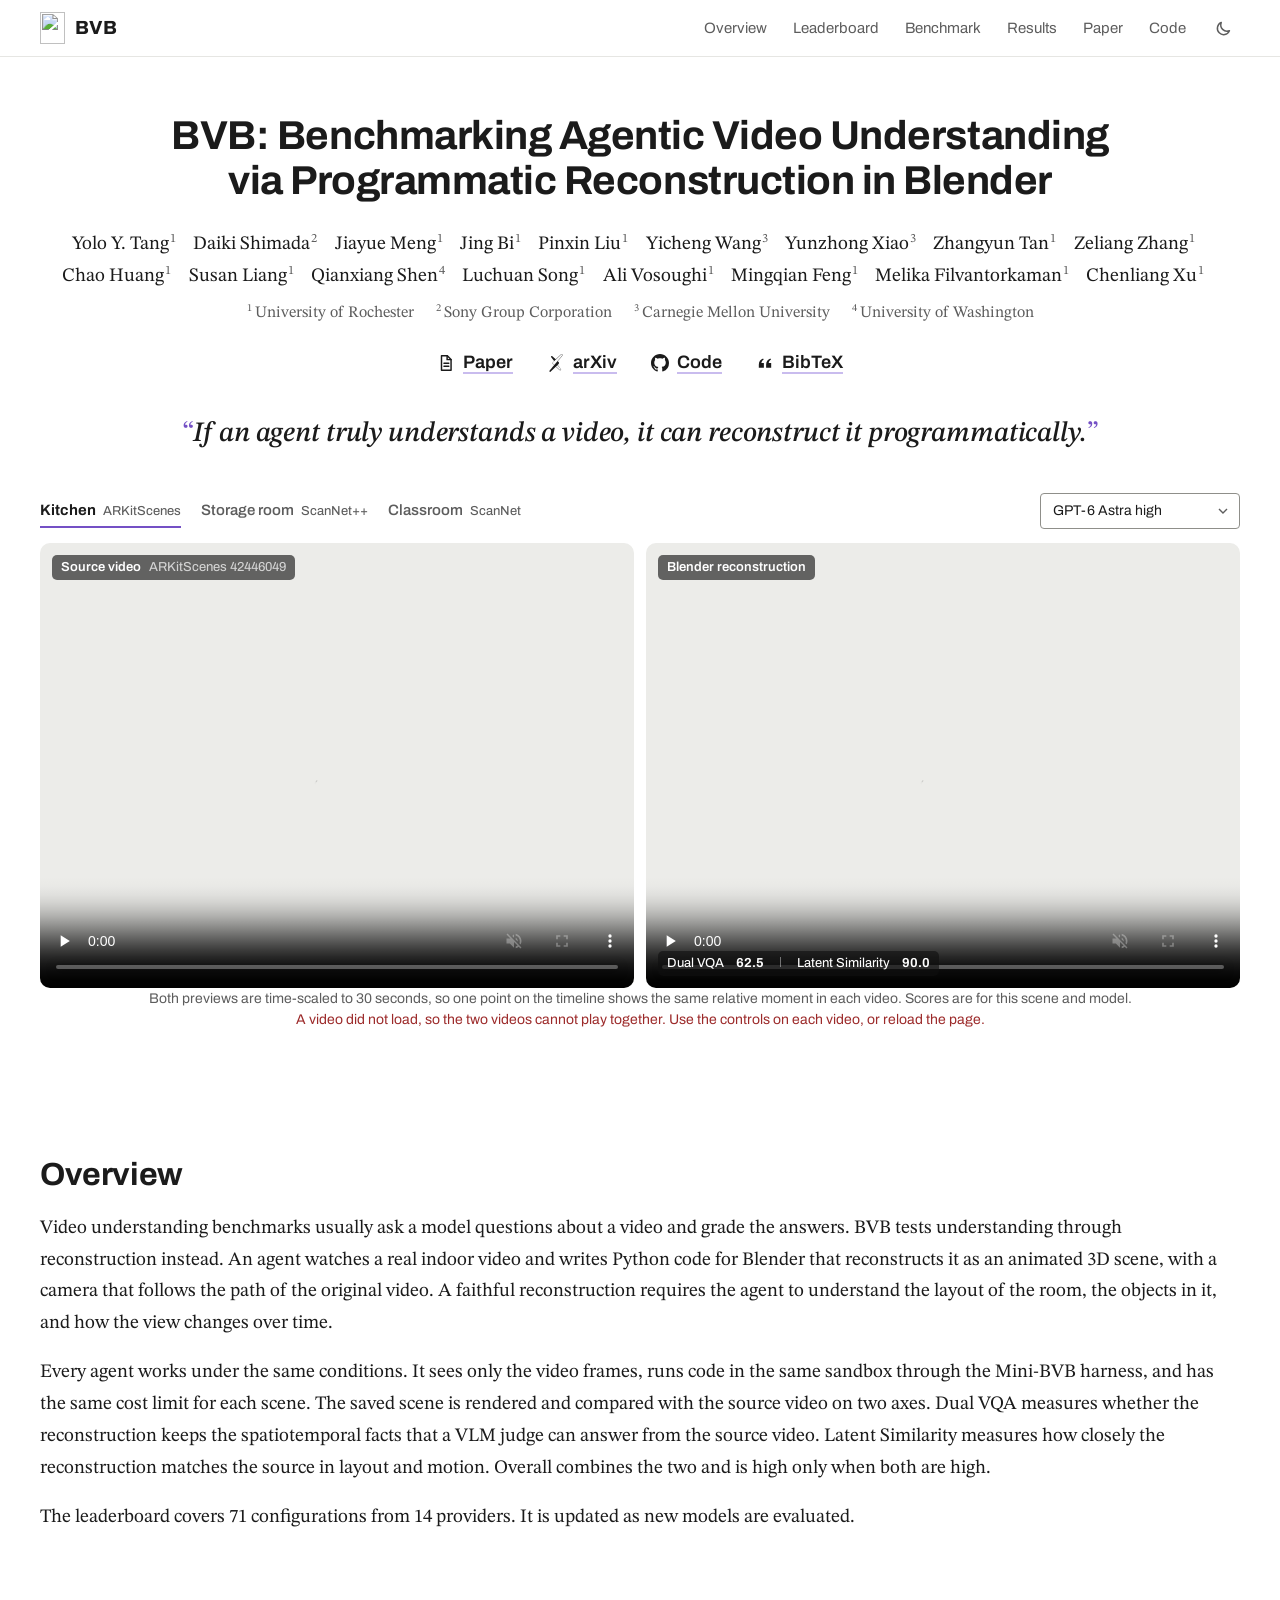
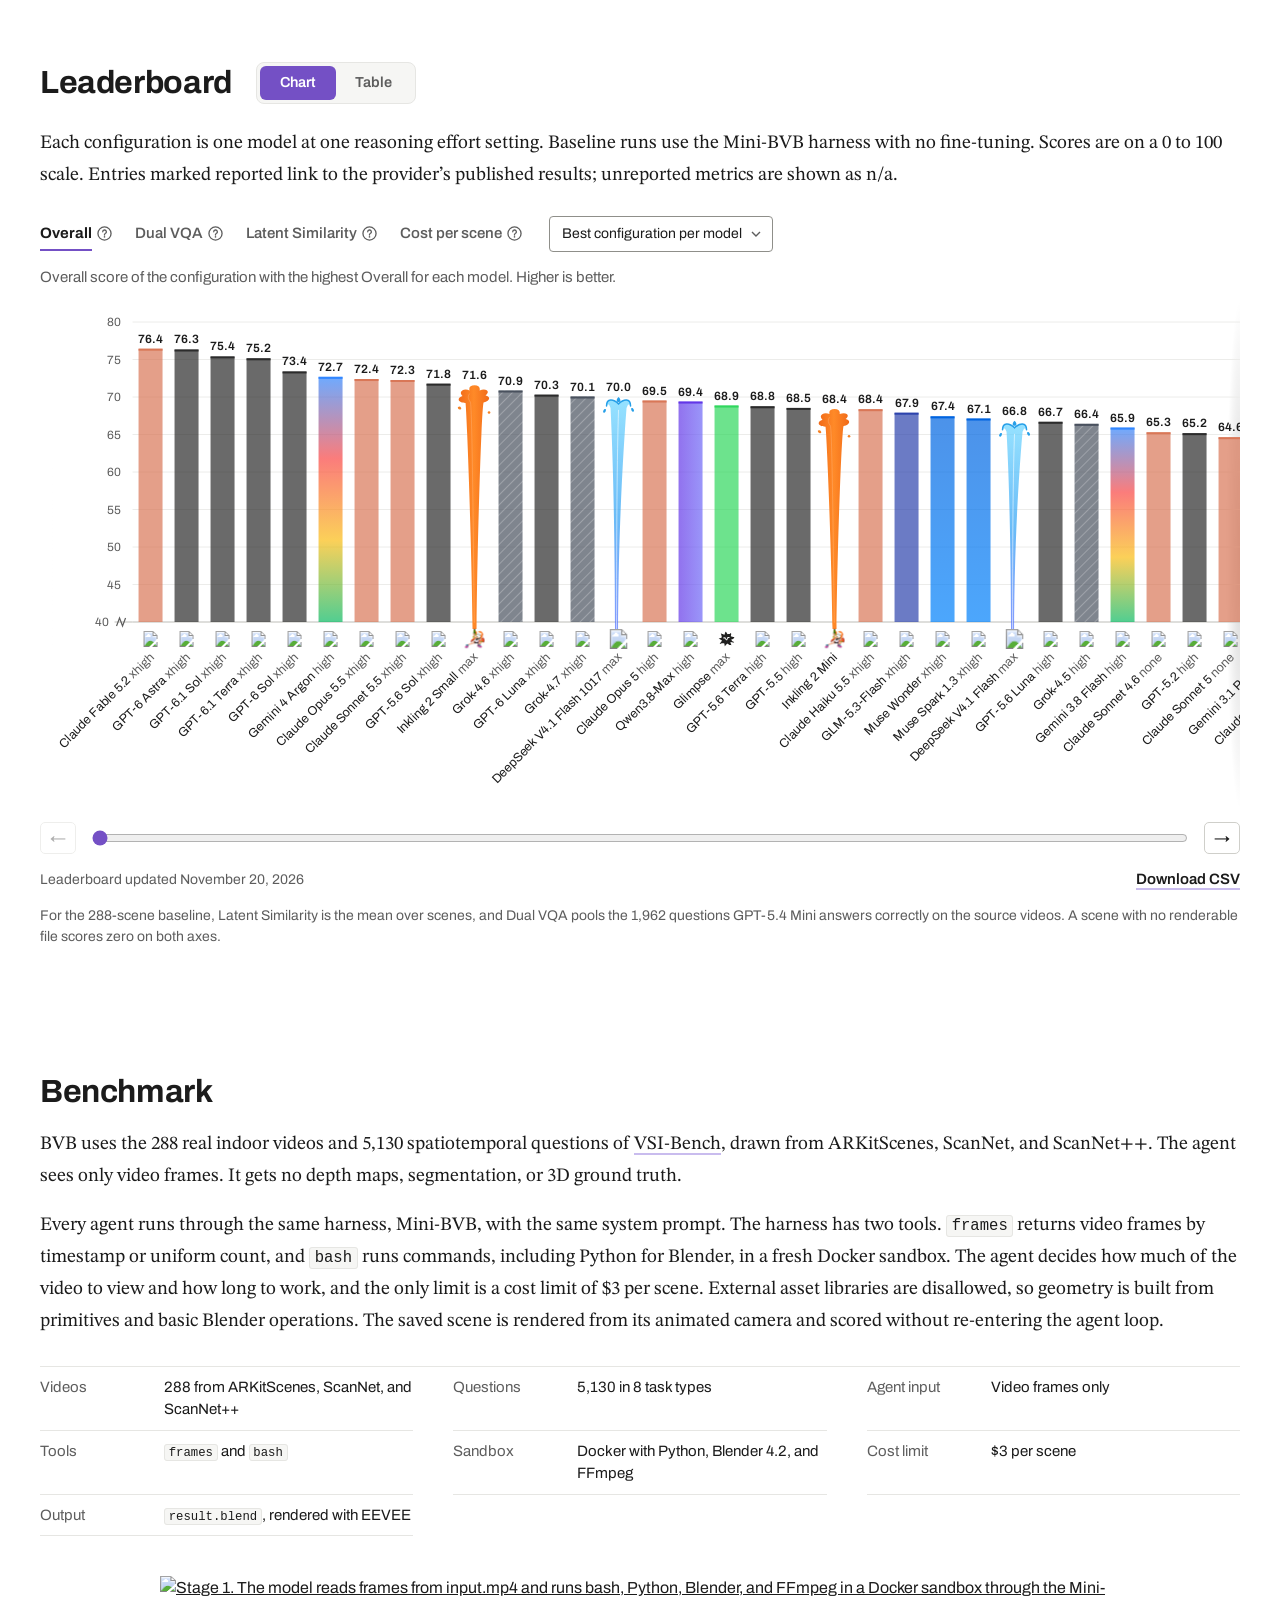
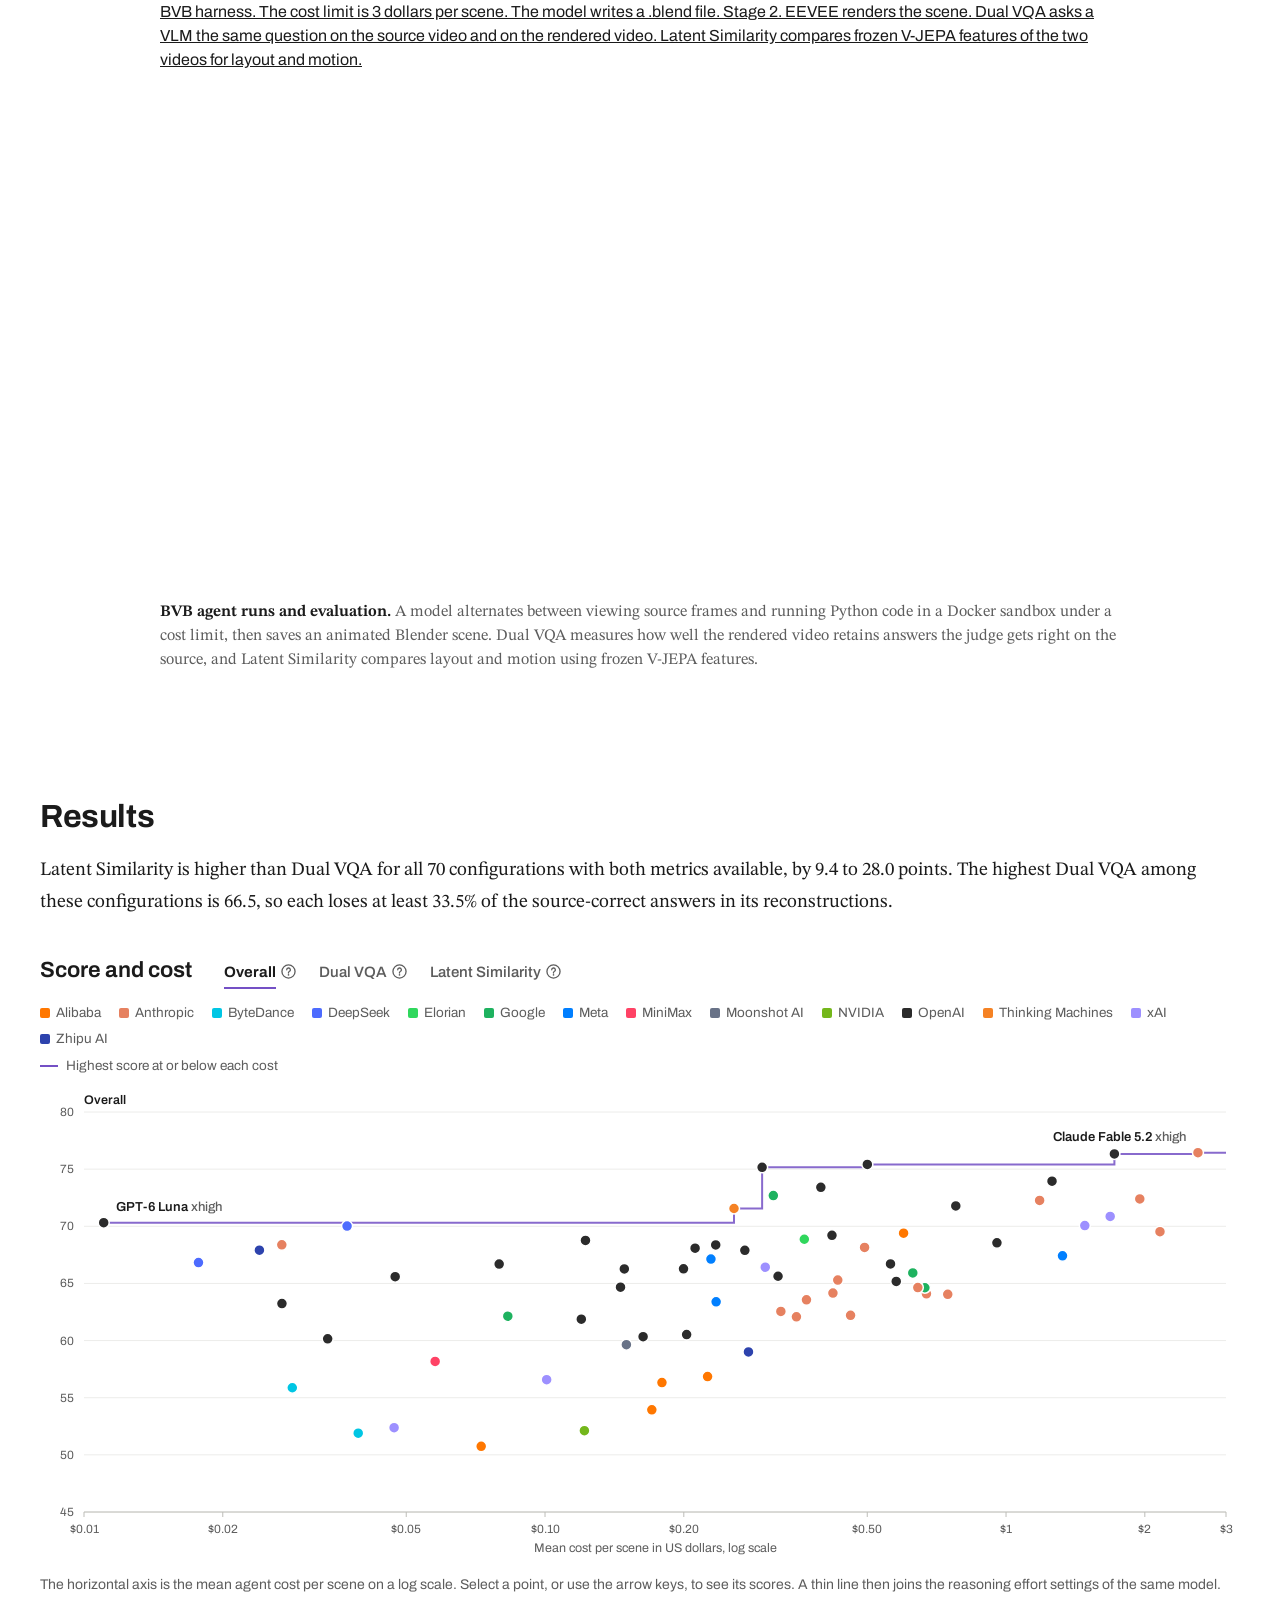
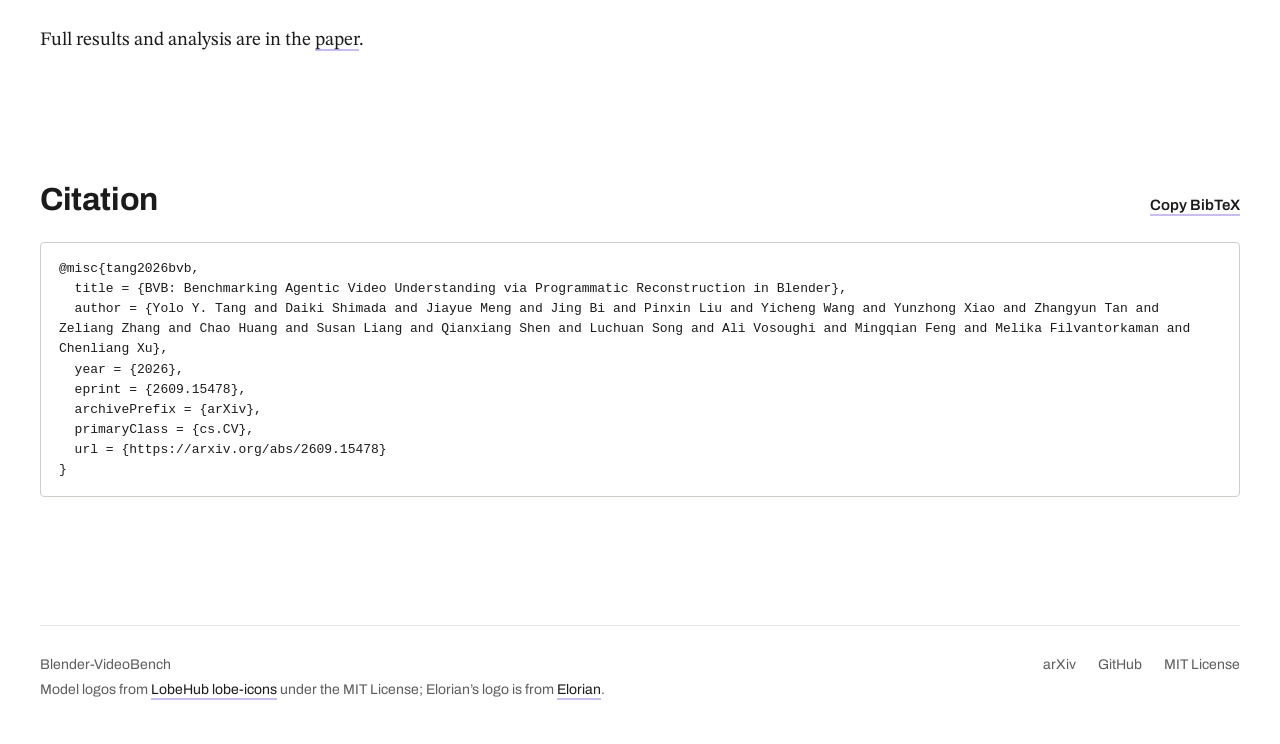
==== commit 77951f6f: "Add Inkling 2 Mini reported BVB score with source attribution" ====
--- a/index.html
+++ b/index.html
@@ -35,7 +35,7 @@
       rel="stylesheet"
       href="https://fonts.googleapis.com/css2?family=Archivo:wght@400..800&family=STIX+Two+Math&family=STIX+Two+Text:ital,wght@0,400..700;1,400..700&display=swap"
     />
-    <link rel="stylesheet" href="styles.css?v=35ebf86a09c5" />
+    <link rel="stylesheet" href="styles.css?v=d51b9c408479" />
   <!-- Model logo assets: https://github.com/lobehub/lobe-icons
 MIT License
 
@@ -239,7 +239,7 @@
             high.
           </p>
           <p id="overview-count">
-            The leaderboard covers 70 configurations from 14 providers. It is updated as new models are evaluated.
+            The leaderboard covers 71 configurations from 14 providers. It is updated as new models are evaluated.
           </p>
         </div>
       </section>
@@ -256,7 +256,8 @@
           <p>
             Each configuration is one model at one reasoning effort setting.
             Baseline runs use the Mini-BVB harness with no fine-tuning. Scores are
-            on a 0 to 100 scale.
+            on a 0 to 100 scale. Entries marked reported link to the provider’s
+            published results; unreported metrics are shown as n/a.
           </p>
         </div>
         <div class="board" id="board">
@@ -368,55 +369,56 @@
 <tr><td class="num rank">19</td><td class="model-cell"><span class="model-identity" title="Elorian"><img class="model-logo mono" src="assets/model-logos/elorian.svg" width="20" height="20" alt="" aria-hidden="true" /><span><span class="model-name">Glimpse</span> <span class="effort-text">max</span></span></span></td><td class="num sorted">68.86</td><td class="num">58.0</td><td class="num">80.7</td><td class="num"><span>$0.365</span></td></tr>
 <tr><td class="num rank">20</td><td class="model-cell"><span class="model-identity" title="OpenAI"><img class="model-logo mono" src="assets/model-logos/openai.svg" width="20" height="20" alt="" aria-hidden="true" /><span><span class="model-name">GPT-5.6 Terra</span> <span class="effort-text">high</span></span></span></td><td class="num sorted">68.76</td><td class="num">56.3</td><td class="num">82.4</td><td class="num"><span>$0.122</span></td></tr>
 <tr><td class="num rank">21</td><td class="model-cell"><span class="model-identity" title="OpenAI"><img class="model-logo mono" src="assets/model-logos/openai.svg" width="20" height="20" alt="" aria-hidden="true" /><span><span class="model-name">GPT-5.5</span> <span class="effort-text">high</span></span></span></td><td class="num sorted">68.55</td><td class="num">56.5</td><td class="num">81.8</td><td class="num"><span>$0.956</span></td></tr>
-<tr><td class="num rank">22</td><td class="model-cell"><span class="model-identity" title="Anthropic"><img class="model-logo" src="assets/model-logos/claude-color.svg" width="20" height="20" alt="" aria-hidden="true" /><span><span class="model-name">Claude Haiku 5.5</span> <span class="effort-text">xhigh</span></span></span></td><td class="num sorted">68.37</td><td class="num">57.5</td><td class="num">80.1</td><td class="num"><span>$0.027</span></td></tr>
-<tr><td class="num rank">23</td><td class="model-cell"><span class="model-identity" title="OpenAI"><img class="model-logo mono" src="assets/model-logos/openai.svg" width="20" height="20" alt="" aria-hidden="true" /><span><span class="model-name">GPT-5.6 Terra</span> <span class="effort-text">xhigh</span></span></span></td><td class="num sorted">68.37</td><td class="num">55.2</td><td class="num">82.9</td><td class="num"><span>$0.235</span></td></tr>
-<tr><td class="num rank">24</td><td class="model-cell"><span class="model-identity" title="Anthropic"><img class="model-logo" src="assets/model-logos/claude-color.svg" width="20" height="20" alt="" aria-hidden="true" /><span><span class="model-name">Claude Opus 5.5</span> <span class="effort-text">high</span></span></span></td><td class="num sorted">68.15</td><td class="num">58.6</td><td class="num">78.5</td><td class="num"><span>$0.493</span></td></tr>
-<tr><td class="num rank">25</td><td class="model-cell"><span class="model-identity" title="OpenAI"><img class="model-logo mono" src="assets/model-logos/openai.svg" width="20" height="20" alt="" aria-hidden="true" /><span><span class="model-name">GPT-5.6 Sol</span> <span class="effort-text">none</span></span></span></td><td class="num sorted">68.08</td><td class="num">56.6</td><td class="num">80.6</td><td class="num"><span>$0.212</span></td></tr>
-<tr><td class="num rank">26</td><td class="model-cell"><span class="model-identity" title="Zhipu AI"><img class="model-logo mono" src="assets/model-logos/glm.png" width="20" height="20" alt="" aria-hidden="true" /><span><span class="model-name">GLM-5.3-Flash</span> <span class="effort-text">xhigh</span> <span class="tag-text">open-weight</span></span></span></td><td class="num sorted">67.91</td><td class="num">58.0</td><td class="num">78.7</td><td class="num"><span>$0.024</span></td></tr>
-<tr><td class="num rank">27</td><td class="model-cell"><span class="model-identity" title="OpenAI"><img class="model-logo mono" src="assets/model-logos/openai.svg" width="20" height="20" alt="" aria-hidden="true" /><span><span class="model-name">GPT-5.6 Sol</span> <span class="effort-text">medium</span></span></span></td><td class="num sorted">67.90</td><td class="num">55.5</td><td class="num">81.6</td><td class="num"><span>$0.271</span></td></tr>
-<tr><td class="num rank">28</td><td class="model-cell"><span class="model-identity" title="Meta"><img class="model-logo" src="assets/model-logos/meta.png" width="20" height="20" alt="" aria-hidden="true" /><span><span class="model-name">Muse Wonder</span> <span class="effort-text">xhigh</span></span></span></td><td class="num sorted">67.42</td><td class="num">57.7</td><td class="num">77.9</td><td class="num"><span>$1.326</span></td></tr>
-<tr><td class="num rank">29</td><td class="model-cell"><span class="model-identity" title="Meta"><img class="model-logo" src="assets/model-logos/meta.png" width="20" height="20" alt="" aria-hidden="true" /><span><span class="model-name">Muse Spark 1.3</span> <span class="effort-text">xhigh</span></span></span></td><td class="num sorted">67.13</td><td class="num">55.6</td><td class="num">79.7</td><td class="num"><span>$0.229</span></td></tr>
-<tr><td class="num rank">30</td><td class="model-cell"><span class="model-identity" title="DeepSeek"><img class="model-logo" src="assets/model-logos/deepseek-color.svg" width="20" height="20" alt="" aria-hidden="true" /><span><span class="model-name">DeepSeek V4.1 Flash</span> <span class="effort-text">max</span> <span class="tag-text">open-weight</span></span></span></td><td class="num sorted">66.82</td><td class="num">57.8</td><td class="num">76.4</td><td class="num"><span>$0.018</span></td></tr>
-<tr><td class="num rank">31</td><td class="model-cell"><span class="model-identity" title="OpenAI"><img class="model-logo mono" src="assets/model-logos/openai.svg" width="20" height="20" alt="" aria-hidden="true" /><span><span class="model-name">GPT-5.5</span> <span class="effort-text">medium</span></span></span></td><td class="num sorted">66.70</td><td class="num">54.2</td><td class="num">80.5</td><td class="num"><span>$0.562</span></td></tr>
-<tr><td class="num rank">32</td><td class="model-cell"><span class="model-identity" title="OpenAI"><img class="model-logo mono" src="assets/model-logos/openai.svg" width="20" height="20" alt="" aria-hidden="true" /><span><span class="model-name">GPT-5.6 Luna</span> <span class="effort-text">high</span></span></span></td><td class="num sorted">66.69</td><td class="num">53.7</td><td class="num">81.1</td><td class="num"><span>$0.080</span></td></tr>
-<tr><td class="num rank">33</td><td class="model-cell"><span class="model-identity" title="xAI"><img class="model-logo mono" src="assets/model-logos/grok.svg" width="20" height="20" alt="" aria-hidden="true" /><span><span class="model-name">Grok-4.5</span> <span class="effort-text">high</span></span></span></td><td class="num sorted">66.42</td><td class="num">54.9</td><td class="num">79.0</td><td class="num"><span>$0.300</span></td></tr>
-<tr><td class="num rank">34</td><td class="model-cell"><span class="model-identity" title="OpenAI"><img class="model-logo mono" src="assets/model-logos/openai.svg" width="20" height="20" alt="" aria-hidden="true" /><span><span class="model-name">GPT-5.6 Sol</span> <span class="effort-text">low</span></span></span></td><td class="num sorted">66.28</td><td class="num">54.4</td><td class="num">79.3</td><td class="num"><span>$0.200</span></td></tr>
-<tr><td class="num rank">35</td><td class="model-cell"><span class="model-identity" title="OpenAI"><img class="model-logo mono" src="assets/model-logos/openai.svg" width="20" height="20" alt="" aria-hidden="true" /><span><span class="model-name">GPT-5.6 Terra</span> <span class="effort-text">medium</span></span></span></td><td class="num sorted">66.27</td><td class="num">55.0</td><td class="num">78.5</td><td class="num"><span>$0.149</span></td></tr>
-<tr><td class="num rank">36</td><td class="model-cell"><span class="model-identity" title="Google"><img class="model-logo" src="assets/model-logos/gemini-color.svg" width="20" height="20" alt="" aria-hidden="true" /><span><span class="model-name">Gemini 3.8 Flash</span> <span class="effort-text">high</span></span></span></td><td class="num sorted">65.92</td><td class="num">55.4</td><td class="num">77.4</td><td class="num"><span>$0.628</span></td></tr>
-<tr><td class="num rank">37</td><td class="model-cell"><span class="model-identity" title="OpenAI"><img class="model-logo mono" src="assets/model-logos/openai.svg" width="20" height="20" alt="" aria-hidden="true" /><span><span class="model-name">GPT-5.5</span> <span class="effort-text">low</span></span></span></td><td class="num sorted">65.63</td><td class="num">54.7</td><td class="num">77.5</td><td class="num"><span>$0.320</span></td></tr>
-<tr><td class="num rank">38</td><td class="model-cell"><span class="model-identity" title="OpenAI"><img class="model-logo mono" src="assets/model-logos/openai.svg" width="20" height="20" alt="" aria-hidden="true" /><span><span class="model-name">GPT-5.6 Luna</span> <span class="effort-text">medium</span></span></span></td><td class="num sorted">65.59</td><td class="num">53.6</td><td class="num">78.8</td><td class="num"><span>$0.047</span></td></tr>
-<tr><td class="num rank">39</td><td class="model-cell"><span class="model-identity" title="Anthropic"><img class="model-logo" src="assets/model-logos/claude-color.svg" width="20" height="20" alt="" aria-hidden="true" /><span><span class="model-name">Claude Sonnet 4.6</span> <span class="effort-text">none</span></span></span></td><td class="num sorted">65.29</td><td class="num">56.0</td><td class="num">75.3</td><td class="num"><span>$0.432</span></td></tr>
-<tr><td class="num rank">40</td><td class="model-cell"><span class="model-identity" title="OpenAI"><img class="model-logo mono" src="assets/model-logos/openai.svg" width="20" height="20" alt="" aria-hidden="true" /><span><span class="model-name">GPT-5.2</span> <span class="effort-text">high</span></span></span></td><td class="num sorted">65.18</td><td class="num">55.4</td><td class="num">75.8</td><td class="num"><span>$0.578</span></td></tr>
-<tr><td class="num rank">41</td><td class="model-cell"><span class="model-identity" title="OpenAI"><img class="model-logo mono" src="assets/model-logos/openai.svg" width="20" height="20" alt="" aria-hidden="true" /><span><span class="model-name">GPT-5.6 Terra</span> <span class="effort-text">low</span></span></span></td><td class="num sorted">64.67</td><td class="num">53.6</td><td class="num">76.8</td><td class="num"><span>$0.146</span></td></tr>
-<tr><td class="num rank">42</td><td class="model-cell"><span class="model-identity" title="Anthropic"><img class="model-logo" src="assets/model-logos/claude-color.svg" width="20" height="20" alt="" aria-hidden="true" /><span><span class="model-name">Claude Sonnet 5</span> <span class="effort-text">none</span></span></span></td><td class="num sorted">64.64</td><td class="num">55.4</td><td class="num">74.6</td><td class="num"><span>$0.644</span></td></tr>
-<tr><td class="num rank">43</td><td class="model-cell"><span class="model-identity" title="Google"><img class="model-logo" src="assets/model-logos/gemini-color.svg" width="20" height="20" alt="" aria-hidden="true" /><span><span class="model-name">Gemini 3.1 Pro</span> <span class="effort-text">high</span></span></span></td><td class="num sorted">64.62</td><td class="num">55.5</td><td class="num">74.5</td><td class="num"><span>$0.667</span></td></tr>
-<tr><td class="num rank">44</td><td class="model-cell"><span class="model-identity" title="Anthropic"><img class="model-logo" src="assets/model-logos/claude-color.svg" width="20" height="20" alt="" aria-hidden="true" /><span><span class="model-name">Claude Sonnet 5</span> <span class="effort-text">high</span></span></span></td><td class="num sorted">64.16</td><td class="num">54.7</td><td class="num">74.4</td><td class="num"><span>$0.421</span></td></tr>
-<tr><td class="num rank">45</td><td class="model-cell"><span class="model-identity" title="Anthropic"><img class="model-logo" src="assets/model-logos/claude-color.svg" width="20" height="20" alt="" aria-hidden="true" /><span><span class="model-name">Claude Opus 4.6</span> <span class="effort-text">none</span></span></span></td><td class="num sorted">64.09</td><td class="num">54.5</td><td class="num">74.5</td><td class="num"><span>$0.672</span></td></tr>
-<tr><td class="num rank">46</td><td class="model-cell"><span class="model-identity" title="Anthropic"><img class="model-logo" src="assets/model-logos/claude-color.svg" width="20" height="20" alt="" aria-hidden="true" /><span><span class="model-name">Claude Sonnet 4.6</span> <span class="effort-text">high</span></span></span></td><td class="num sorted">64.05</td><td class="num">54.0</td><td class="num">74.9</td><td class="num"><span>$0.747</span></td></tr>
-<tr><td class="num rank">47</td><td class="model-cell"><span class="model-identity" title="Anthropic"><img class="model-logo" src="assets/model-logos/claude-color.svg" width="20" height="20" alt="" aria-hidden="true" /><span><span class="model-name">Claude Opus 4.7</span> <span class="effort-text">none</span></span></span></td><td class="num sorted">63.57</td><td class="num">55.1</td><td class="num">72.6</td><td class="num"><span>$0.369</span></td></tr>
-<tr><td class="num rank">48</td><td class="model-cell"><span class="model-identity" title="Meta"><img class="model-logo" src="assets/model-logos/meta.png" width="20" height="20" alt="" aria-hidden="true" /><span><span class="model-name">Muse Spark 1.2</span> <span class="effort-text">xhigh</span></span></span></td><td class="num sorted">63.40</td><td class="num">52.4</td><td class="num">75.4</td><td class="num"><span>$0.235</span></td></tr>
-<tr><td class="num rank">49</td><td class="model-cell"><span class="model-identity" title="OpenAI"><img class="model-logo mono" src="assets/model-logos/openai.svg" width="20" height="20" alt="" aria-hidden="true" /><span><span class="model-name">GPT-5.6 Luna</span> <span class="effort-text">low</span></span></span></td><td class="num sorted">63.24</td><td class="num">52.0</td><td class="num">75.6</td><td class="num"><span>$0.027</span></td></tr>
-<tr><td class="num rank">50</td><td class="model-cell"><span class="model-identity" title="Anthropic"><img class="model-logo" src="assets/model-logos/claude-color.svg" width="20" height="20" alt="" aria-hidden="true" /><span><span class="model-name">Claude Opus 4.8</span> <span class="effort-text">none</span></span></span></td><td class="num sorted">62.55</td><td class="num">53.6</td><td class="num">72.2</td><td class="num"><span>$0.325</span></td></tr>
-<tr><td class="num rank">51</td><td class="model-cell"><span class="model-identity" title="Anthropic"><img class="model-logo" src="assets/model-logos/claude-color.svg" width="20" height="20" alt="" aria-hidden="true" /><span><span class="model-name">Claude Opus 4.8</span> <span class="effort-text">high</span></span></span></td><td class="num sorted">62.21</td><td class="num">53.2</td><td class="num">71.9</td><td class="num"><span>$0.460</span></td></tr>
-<tr><td class="num rank">52</td><td class="model-cell"><span class="model-identity" title="Google"><img class="model-logo" src="assets/model-logos/gemini-color.svg" width="20" height="20" alt="" aria-hidden="true" /><span><span class="model-name">Gemini 3 Flash</span> <span class="effort-text">high</span></span></span></td><td class="num sorted">62.14</td><td class="num">55.7</td><td class="num">69.0</td><td class="num"><span>$0.083</span></td></tr>
-<tr><td class="num rank">53</td><td class="model-cell"><span class="model-identity" title="Anthropic"><img class="model-logo" src="assets/model-logos/claude-color.svg" width="20" height="20" alt="" aria-hidden="true" /><span><span class="model-name">Claude Opus 4.7</span> <span class="effort-text">high</span></span></span></td><td class="num sorted">62.08</td><td class="num">53.7</td><td class="num">71.1</td><td class="num"><span>$0.351</span></td></tr>
-<tr><td class="num rank">54</td><td class="model-cell"><span class="model-identity" title="OpenAI"><img class="model-logo mono" src="assets/model-logos/openai.svg" width="20" height="20" alt="" aria-hidden="true" /><span><span class="model-name">GPT-5.2</span> <span class="effort-text">none</span></span></span></td><td class="num sorted">61.87</td><td class="num">53.9</td><td class="num">70.4</td><td class="num"><span>$0.120</span></td></tr>
-<tr><td class="num rank">55</td><td class="model-cell"><span class="model-identity" title="OpenAI"><img class="model-logo mono" src="assets/model-logos/openai.svg" width="20" height="20" alt="" aria-hidden="true" /><span><span class="model-name">GPT-5.4</span> <span class="effort-text">none</span></span></span></td><td class="num sorted">60.53</td><td class="num">53.5</td><td class="num">68.0</td><td class="num"><span>$0.203</span></td></tr>
-<tr><td class="num rank">56</td><td class="model-cell"><span class="model-identity" title="OpenAI"><img class="model-logo mono" src="assets/model-logos/openai.svg" width="20" height="20" alt="" aria-hidden="true" /><span><span class="model-name">GPT-5.5</span> <span class="effort-text">none</span></span></span></td><td class="num sorted">60.34</td><td class="num">48.4</td><td class="num">73.6</td><td class="num"><span>$0.163</span></td></tr>
-<tr><td class="num rank">57</td><td class="model-cell"><span class="model-identity" title="OpenAI"><img class="model-logo mono" src="assets/model-logos/openai.svg" width="20" height="20" alt="" aria-hidden="true" /><span><span class="model-name">GPT-5.4 Mini</span> <span class="effort-text">none</span></span></span></td><td class="num sorted">60.16</td><td class="num">53.2</td><td class="num">67.5</td><td class="num"><span>$0.034</span></td></tr>
-<tr><td class="num rank">58</td><td class="model-cell"><span class="model-identity" title="Moonshot AI"><img class="model-logo mono" src="assets/model-logos/kimi.png" width="20" height="20" alt="" aria-hidden="true" /><span><span class="model-name">Kimi-K2.5</span> <span class="effort-text">none</span> <span class="tag-text">open-weight</span></span></span></td><td class="num sorted">59.64</td><td class="num">50.8</td><td class="num">69.2</td><td class="num"><span>$0.150</span></td></tr>
-<tr><td class="num rank">59</td><td class="model-cell"><span class="model-identity" title="Zhipu AI"><img class="model-logo mono" src="assets/model-logos/glm.png" width="20" height="20" alt="" aria-hidden="true" /><span><span class="model-name">GLM-5V-Turbo</span> <span class="effort-text">none</span></span></span></td><td class="num sorted">59.00</td><td class="num">51.5</td><td class="num">67.0</td><td class="num"><span>$0.276</span></td></tr>
-<tr><td class="num rank">60</td><td class="model-cell"><span class="model-identity" title="Thinking Machines"><img class="model-logo" src="assets/model-logos/inkling-lunge-logo.png" width="20" height="20" alt="" aria-hidden="true" /><span><span class="model-name">Inkling Small</span> <span class="effort-text">xhigh</span></span></span></td><td class="num sorted">59.00</td><td class="num">51.5</td><td class="num">67.0</td><td class="num"><span>n/a</span></td></tr>
-<tr><td class="num rank">61</td><td class="model-cell"><span class="model-identity" title="MiniMax"><img class="model-logo" src="assets/model-logos/minimax-color.svg" width="20" height="20" alt="" aria-hidden="true" /><span><span class="model-name">MiniMax-M3</span> <span class="effort-text">none</span> <span class="tag-text">open-weight</span></span></span></td><td class="num sorted">58.18</td><td class="num">50.9</td><td class="num">65.9</td><td class="num"><span>$0.058</span></td></tr>
-<tr><td class="num rank">62</td><td class="model-cell"><span class="model-identity" title="Alibaba"><img class="model-logo" src="assets/model-logos/qwen-color.svg" width="20" height="20" alt="" aria-hidden="true" /><span><span class="model-name">Qwen3.5-122B</span> <span class="effort-text">none</span> <span class="tag-text">open-weight</span></span></span></td><td class="num sorted">56.85</td><td class="num">50.3</td><td class="num">63.8</td><td class="num"><span>$0.225</span></td></tr>
-<tr><td class="num rank">63</td><td class="model-cell"><span class="model-identity" title="xAI"><img class="model-logo mono" src="assets/model-logos/grok.svg" width="20" height="20" alt="" aria-hidden="true" /><span><span class="model-name">Grok-4.3</span> <span class="effort-text">high</span></span></span></td><td class="num sorted">56.58</td><td class="num">49.3</td><td class="num">64.3</td><td class="num"><span>$0.101</span></td></tr>
-<tr><td class="num rank">64</td><td class="model-cell"><span class="model-identity" title="Alibaba"><img class="model-logo" src="assets/model-logos/qwen-color.svg" width="20" height="20" alt="" aria-hidden="true" /><span><span class="model-name">Qwen3.5-397B</span> <span class="effort-text">none</span> <span class="tag-text">open-weight</span></span></span></td><td class="num sorted">56.32</td><td class="num">49.5</td><td class="num">63.5</td><td class="num"><span>$0.179</span></td></tr>
-<tr><td class="num rank">65</td><td class="model-cell"><span class="model-identity" title="ByteDance"><img class="model-logo" src="assets/model-logos/seed.png" width="20" height="20" alt="" aria-hidden="true" /><span><span class="model-name">Seed-2.0-Mini</span> <span class="effort-text">none</span></span></span></td><td class="num sorted">55.87</td><td class="num">50.2</td><td class="num">61.9</td><td class="num"><span>$0.028</span></td></tr>
-<tr><td class="num rank">66</td><td class="model-cell"><span class="model-identity" title="Alibaba"><img class="model-logo" src="assets/model-logos/qwen-color.svg" width="20" height="20" alt="" aria-hidden="true" /><span><span class="model-name">Qwen3.6-Plus</span> <span class="effort-text">none</span></span></span></td><td class="num sorted">53.94</td><td class="num">46.2</td><td class="num">62.2</td><td class="num"><span>$0.170</span></td></tr>
-<tr><td class="num rank">67</td><td class="model-cell"><span class="model-identity" title="xAI"><img class="model-logo mono" src="assets/model-logos/grok.svg" width="20" height="20" alt="" aria-hidden="true" /><span><span class="model-name">Grok-4.3</span> <span class="effort-text">none</span></span></span></td><td class="num sorted">52.37</td><td class="num">47.8</td><td class="num">57.2</td><td class="num"><span>$0.047</span></td></tr>
-<tr><td class="num rank">68</td><td class="model-cell"><span class="model-identity" title="NVIDIA"><img class="model-logo" src="assets/model-logos/nvidia-color.svg" width="20" height="20" alt="" aria-hidden="true" /><span><span class="model-name">Nemotron 3.5 Super VL</span> <span class="effort-text">max</span> <span class="tag-text">open-weight</span></span></span></td><td class="num sorted">52.11</td><td class="num">47.1</td><td class="num">57.4</td><td class="num"><span title="Mean over 279 recorded scenes.">$0.122</span></td></tr>
-<tr><td class="num rank">69</td><td class="model-cell"><span class="model-identity" title="ByteDance"><img class="model-logo" src="assets/model-logos/seed.png" width="20" height="20" alt="" aria-hidden="true" /><span><span class="model-name">Seed-2.0-Lite</span> <span class="effort-text">none</span></span></span></td><td class="num sorted">51.90</td><td class="num">45.8</td><td class="num">58.4</td><td class="num"><span>$0.039</span></td></tr>
-<tr><td class="num rank">70</td><td class="model-cell"><span class="model-identity" title="Alibaba"><img class="model-logo" src="assets/model-logos/qwen-color.svg" width="20" height="20" alt="" aria-hidden="true" /><span><span class="model-name">Qwen3.5-27B</span> <span class="effort-text">none</span> <span class="tag-text">open-weight</span></span></span></td><td class="num sorted">50.74</td><td class="num">44.5</td><td class="num">57.3</td><td class="num"><span>$0.073</span></td></tr>
+<tr><td class="num rank">22</td><td class="model-cell"><span class="model-identity" title="Thinking Machines"><img class="model-logo" src="assets/model-logos/inkling-lunge-logo.png" width="20" height="20" alt="" aria-hidden="true" /><span><span class="model-name">Inkling 2 Mini</span> <span class="tag-text">open-weight</span> <a class="tag-text" href="https://thinkingmachines.ai/news/inkling-2-mini/" title="Reported result from Thinking Machines" target="_blank" rel="noopener noreferrer">reported</a></span></span></td><td class="num sorted">68.40</td><td class="num">n/a</td><td class="num">n/a</td><td class="num"><span>n/a</span></td></tr>
+<tr><td class="num rank">23</td><td class="model-cell"><span class="model-identity" title="Anthropic"><img class="model-logo" src="assets/model-logos/claude-color.svg" width="20" height="20" alt="" aria-hidden="true" /><span><span class="model-name">Claude Haiku 5.5</span> <span class="effort-text">xhigh</span></span></span></td><td class="num sorted">68.37</td><td class="num">57.5</td><td class="num">80.1</td><td class="num"><span>$0.027</span></td></tr>
+<tr><td class="num rank">24</td><td class="model-cell"><span class="model-identity" title="OpenAI"><img class="model-logo mono" src="assets/model-logos/openai.svg" width="20" height="20" alt="" aria-hidden="true" /><span><span class="model-name">GPT-5.6 Terra</span> <span class="effort-text">xhigh</span></span></span></td><td class="num sorted">68.37</td><td class="num">55.2</td><td class="num">82.9</td><td class="num"><span>$0.235</span></td></tr>
+<tr><td class="num rank">25</td><td class="model-cell"><span class="model-identity" title="Anthropic"><img class="model-logo" src="assets/model-logos/claude-color.svg" width="20" height="20" alt="" aria-hidden="true" /><span><span class="model-name">Claude Opus 5.5</span> <span class="effort-text">high</span></span></span></td><td class="num sorted">68.15</td><td class="num">58.6</td><td class="num">78.5</td><td class="num"><span>$0.493</span></td></tr>
+<tr><td class="num rank">26</td><td class="model-cell"><span class="model-identity" title="OpenAI"><img class="model-logo mono" src="assets/model-logos/openai.svg" width="20" height="20" alt="" aria-hidden="true" /><span><span class="model-name">GPT-5.6 Sol</span> <span class="effort-text">none</span></span></span></td><td class="num sorted">68.08</td><td class="num">56.6</td><td class="num">80.6</td><td class="num"><span>$0.212</span></td></tr>
+<tr><td class="num rank">27</td><td class="model-cell"><span class="model-identity" title="Zhipu AI"><img class="model-logo mono" src="assets/model-logos/glm.png" width="20" height="20" alt="" aria-hidden="true" /><span><span class="model-name">GLM-5.3-Flash</span> <span class="effort-text">xhigh</span> <span class="tag-text">open-weight</span></span></span></td><td class="num sorted">67.91</td><td class="num">58.0</td><td class="num">78.7</td><td class="num"><span>$0.024</span></td></tr>
+<tr><td class="num rank">28</td><td class="model-cell"><span class="model-identity" title="OpenAI"><img class="model-logo mono" src="assets/model-logos/openai.svg" width="20" height="20" alt="" aria-hidden="true" /><span><span class="model-name">GPT-5.6 Sol</span> <span class="effort-text">medium</span></span></span></td><td class="num sorted">67.90</td><td class="num">55.5</td><td class="num">81.6</td><td class="num"><span>$0.271</span></td></tr>
+<tr><td class="num rank">29</td><td class="model-cell"><span class="model-identity" title="Meta"><img class="model-logo" src="assets/model-logos/meta.png" width="20" height="20" alt="" aria-hidden="true" /><span><span class="model-name">Muse Wonder</span> <span class="effort-text">xhigh</span></span></span></td><td class="num sorted">67.42</td><td class="num">57.7</td><td class="num">77.9</td><td class="num"><span>$1.326</span></td></tr>
+<tr><td class="num rank">30</td><td class="model-cell"><span class="model-identity" title="Meta"><img class="model-logo" src="assets/model-logos/meta.png" width="20" height="20" alt="" aria-hidden="true" /><span><span class="model-name">Muse Spark 1.3</span> <span class="effort-text">xhigh</span></span></span></td><td class="num sorted">67.13</td><td class="num">55.6</td><td class="num">79.7</td><td class="num"><span>$0.229</span></td></tr>
+<tr><td class="num rank">31</td><td class="model-cell"><span class="model-identity" title="DeepSeek"><img class="model-logo" src="assets/model-logos/deepseek-color.svg" width="20" height="20" alt="" aria-hidden="true" /><span><span class="model-name">DeepSeek V4.1 Flash</span> <span class="effort-text">max</span> <span class="tag-text">open-weight</span></span></span></td><td class="num sorted">66.82</td><td class="num">57.8</td><td class="num">76.4</td><td class="num"><span>$0.018</span></td></tr>
+<tr><td class="num rank">32</td><td class="model-cell"><span class="model-identity" title="OpenAI"><img class="model-logo mono" src="assets/model-logos/openai.svg" width="20" height="20" alt="" aria-hidden="true" /><span><span class="model-name">GPT-5.5</span> <span class="effort-text">medium</span></span></span></td><td class="num sorted">66.70</td><td class="num">54.2</td><td class="num">80.5</td><td class="num"><span>$0.562</span></td></tr>
+<tr><td class="num rank">33</td><td class="model-cell"><span class="model-identity" title="OpenAI"><img class="model-logo mono" src="assets/model-logos/openai.svg" width="20" height="20" alt="" aria-hidden="true" /><span><span class="model-name">GPT-5.6 Luna</span> <span class="effort-text">high</span></span></span></td><td class="num sorted">66.69</td><td class="num">53.7</td><td class="num">81.1</td><td class="num"><span>$0.080</span></td></tr>
+<tr><td class="num rank">34</td><td class="model-cell"><span class="model-identity" title="xAI"><img class="model-logo mono" src="assets/model-logos/grok.svg" width="20" height="20" alt="" aria-hidden="true" /><span><span class="model-name">Grok-4.5</span> <span class="effort-text">high</span></span></span></td><td class="num sorted">66.42</td><td class="num">54.9</td><td class="num">79.0</td><td class="num"><span>$0.300</span></td></tr>
+<tr><td class="num rank">35</td><td class="model-cell"><span class="model-identity" title="OpenAI"><img class="model-logo mono" src="assets/model-logos/openai.svg" width="20" height="20" alt="" aria-hidden="true" /><span><span class="model-name">GPT-5.6 Sol</span> <span class="effort-text">low</span></span></span></td><td class="num sorted">66.28</td><td class="num">54.4</td><td class="num">79.3</td><td class="num"><span>$0.200</span></td></tr>
+<tr><td class="num rank">36</td><td class="model-cell"><span class="model-identity" title="OpenAI"><img class="model-logo mono" src="assets/model-logos/openai.svg" width="20" height="20" alt="" aria-hidden="true" /><span><span class="model-name">GPT-5.6 Terra</span> <span class="effort-text">medium</span></span></span></td><td class="num sorted">66.27</td><td class="num">55.0</td><td class="num">78.5</td><td class="num"><span>$0.149</span></td></tr>
+<tr><td class="num rank">37</td><td class="model-cell"><span class="model-identity" title="Google"><img class="model-logo" src="assets/model-logos/gemini-color.svg" width="20" height="20" alt="" aria-hidden="true" /><span><span class="model-name">Gemini 3.8 Flash</span> <span class="effort-text">high</span></span></span></td><td class="num sorted">65.92</td><td class="num">55.4</td><td class="num">77.4</td><td class="num"><span>$0.628</span></td></tr>
+<tr><td class="num rank">38</td><td class="model-cell"><span class="model-identity" title="OpenAI"><img class="model-logo mono" src="assets/model-logos/openai.svg" width="20" height="20" alt="" aria-hidden="true" /><span><span class="model-name">GPT-5.5</span> <span class="effort-text">low</span></span></span></td><td class="num sorted">65.63</td><td class="num">54.7</td><td class="num">77.5</td><td class="num"><span>$0.320</span></td></tr>
+<tr><td class="num rank">39</td><td class="model-cell"><span class="model-identity" title="OpenAI"><img class="model-logo mono" src="assets/model-logos/openai.svg" width="20" height="20" alt="" aria-hidden="true" /><span><span class="model-name">GPT-5.6 Luna</span> <span class="effort-text">medium</span></span></span></td><td class="num sorted">65.59</td><td class="num">53.6</td><td class="num">78.8</td><td class="num"><span>$0.047</span></td></tr>
+<tr><td class="num rank">40</td><td class="model-cell"><span class="model-identity" title="Anthropic"><img class="model-logo" src="assets/model-logos/claude-color.svg" width="20" height="20" alt="" aria-hidden="true" /><span><span class="model-name">Claude Sonnet 4.6</span> <span class="effort-text">none</span></span></span></td><td class="num sorted">65.29</td><td class="num">56.0</td><td class="num">75.3</td><td class="num"><span>$0.432</span></td></tr>
+<tr><td class="num rank">41</td><td class="model-cell"><span class="model-identity" title="OpenAI"><img class="model-logo mono" src="assets/model-logos/openai.svg" width="20" height="20" alt="" aria-hidden="true" /><span><span class="model-name">GPT-5.2</span> <span class="effort-text">high</span></span></span></td><td class="num sorted">65.18</td><td class="num">55.4</td><td class="num">75.8</td><td class="num"><span>$0.578</span></td></tr>
+<tr><td class="num rank">42</td><td class="model-cell"><span class="model-identity" title="OpenAI"><img class="model-logo mono" src="assets/model-logos/openai.svg" width="20" height="20" alt="" aria-hidden="true" /><span><span class="model-name">GPT-5.6 Terra</span> <span class="effort-text">low</span></span></span></td><td class="num sorted">64.67</td><td class="num">53.6</td><td class="num">76.8</td><td class="num"><span>$0.146</span></td></tr>
+<tr><td class="num rank">43</td><td class="model-cell"><span class="model-identity" title="Anthropic"><img class="model-logo" src="assets/model-logos/claude-color.svg" width="20" height="20" alt="" aria-hidden="true" /><span><span class="model-name">Claude Sonnet 5</span> <span class="effort-text">none</span></span></span></td><td class="num sorted">64.64</td><td class="num">55.4</td><td class="num">74.6</td><td class="num"><span>$0.644</span></td></tr>
+<tr><td class="num rank">44</td><td class="model-cell"><span class="model-identity" title="Google"><img class="model-logo" src="assets/model-logos/gemini-color.svg" width="20" height="20" alt="" aria-hidden="true" /><span><span class="model-name">Gemini 3.1 Pro</span> <span class="effort-text">high</span></span></span></td><td class="num sorted">64.62</td><td class="num">55.5</td><td class="num">74.5</td><td class="num"><span>$0.667</span></td></tr>
+<tr><td class="num rank">45</td><td class="model-cell"><span class="model-identity" title="Anthropic"><img class="model-logo" src="assets/model-logos/claude-color.svg" width="20" height="20" alt="" aria-hidden="true" /><span><span class="model-name">Claude Sonnet 5</span> <span class="effort-text">high</span></span></span></td><td class="num sorted">64.16</td><td class="num">54.7</td><td class="num">74.4</td><td class="num"><span>$0.421</span></td></tr>
+<tr><td class="num rank">46</td><td class="model-cell"><span class="model-identity" title="Anthropic"><img class="model-logo" src="assets/model-logos/claude-color.svg" width="20" height="20" alt="" aria-hidden="true" /><span><span class="model-name">Claude Opus 4.6</span> <span class="effort-text">none</span></span></span></td><td class="num sorted">64.09</td><td class="num">54.5</td><td class="num">74.5</td><td class="num"><span>$0.672</span></td></tr>
+<tr><td class="num rank">47</td><td class="model-cell"><span class="model-identity" title="Anthropic"><img class="model-logo" src="assets/model-logos/claude-color.svg" width="20" height="20" alt="" aria-hidden="true" /><span><span class="model-name">Claude Sonnet 4.6</span> <span class="effort-text">high</span></span></span></td><td class="num sorted">64.05</td><td class="num">54.0</td><td class="num">74.9</td><td class="num"><span>$0.747</span></td></tr>
+<tr><td class="num rank">48</td><td class="model-cell"><span class="model-identity" title="Anthropic"><img class="model-logo" src="assets/model-logos/claude-color.svg" width="20" height="20" alt="" aria-hidden="true" /><span><span class="model-name">Claude Opus 4.7</span> <span class="effort-text">none</span></span></span></td><td class="num sorted">63.57</td><td class="num">55.1</td><td class="num">72.6</td><td class="num"><span>$0.369</span></td></tr>
+<tr><td class="num rank">49</td><td class="model-cell"><span class="model-identity" title="Meta"><img class="model-logo" src="assets/model-logos/meta.png" width="20" height="20" alt="" aria-hidden="true" /><span><span class="model-name">Muse Spark 1.2</span> <span class="effort-text">xhigh</span></span></span></td><td class="num sorted">63.40</td><td class="num">52.4</td><td class="num">75.4</td><td class="num"><span>$0.235</span></td></tr>
+<tr><td class="num rank">50</td><td class="model-cell"><span class="model-identity" title="OpenAI"><img class="model-logo mono" src="assets/model-logos/openai.svg" width="20" height="20" alt="" aria-hidden="true" /><span><span class="model-name">GPT-5.6 Luna</span> <span class="effort-text">low</span></span></span></td><td class="num sorted">63.24</td><td class="num">52.0</td><td class="num">75.6</td><td class="num"><span>$0.027</span></td></tr>
+<tr><td class="num rank">51</td><td class="model-cell"><span class="model-identity" title="Anthropic"><img class="model-logo" src="assets/model-logos/claude-color.svg" width="20" height="20" alt="" aria-hidden="true" /><span><span class="model-name">Claude Opus 4.8</span> <span class="effort-text">none</span></span></span></td><td class="num sorted">62.55</td><td class="num">53.6</td><td class="num">72.2</td><td class="num"><span>$0.325</span></td></tr>
+<tr><td class="num rank">52</td><td class="model-cell"><span class="model-identity" title="Anthropic"><img class="model-logo" src="assets/model-logos/claude-color.svg" width="20" height="20" alt="" aria-hidden="true" /><span><span class="model-name">Claude Opus 4.8</span> <span class="effort-text">high</span></span></span></td><td class="num sorted">62.21</td><td class="num">53.2</td><td class="num">71.9</td><td class="num"><span>$0.460</span></td></tr>
+<tr><td class="num rank">53</td><td class="model-cell"><span class="model-identity" title="Google"><img class="model-logo" src="assets/model-logos/gemini-color.svg" width="20" height="20" alt="" aria-hidden="true" /><span><span class="model-name">Gemini 3 Flash</span> <span class="effort-text">high</span></span></span></td><td class="num sorted">62.14</td><td class="num">55.7</td><td class="num">69.0</td><td class="num"><span>$0.083</span></td></tr>
+<tr><td class="num rank">54</td><td class="model-cell"><span class="model-identity" title="Anthropic"><img class="model-logo" src="assets/model-logos/claude-color.svg" width="20" height="20" alt="" aria-hidden="true" /><span><span class="model-name">Claude Opus 4.7</span> <span class="effort-text">high</span></span></span></td><td class="num sorted">62.08</td><td class="num">53.7</td><td class="num">71.1</td><td class="num"><span>$0.351</span></td></tr>
+<tr><td class="num rank">55</td><td class="model-cell"><span class="model-identity" title="OpenAI"><img class="model-logo mono" src="assets/model-logos/openai.svg" width="20" height="20" alt="" aria-hidden="true" /><span><span class="model-name">GPT-5.2</span> <span class="effort-text">none</span></span></span></td><td class="num sorted">61.87</td><td class="num">53.9</td><td class="num">70.4</td><td class="num"><span>$0.120</span></td></tr>
+<tr><td class="num rank">56</td><td class="model-cell"><span class="model-identity" title="OpenAI"><img class="model-logo mono" src="assets/model-logos/openai.svg" width="20" height="20" alt="" aria-hidden="true" /><span><span class="model-name">GPT-5.4</span> <span class="effort-text">none</span></span></span></td><td class="num sorted">60.53</td><td class="num">53.5</td><td class="num">68.0</td><td class="num"><span>$0.203</span></td></tr>
+<tr><td class="num rank">57</td><td class="model-cell"><span class="model-identity" title="OpenAI"><img class="model-logo mono" src="assets/model-logos/openai.svg" width="20" height="20" alt="" aria-hidden="true" /><span><span class="model-name">GPT-5.5</span> <span class="effort-text">none</span></span></span></td><td class="num sorted">60.34</td><td class="num">48.4</td><td class="num">73.6</td><td class="num"><span>$0.163</span></td></tr>
+<tr><td class="num rank">58</td><td class="model-cell"><span class="model-identity" title="OpenAI"><img class="model-logo mono" src="assets/model-logos/openai.svg" width="20" height="20" alt="" aria-hidden="true" /><span><span class="model-name">GPT-5.4 Mini</span> <span class="effort-text">none</span></span></span></td><td class="num sorted">60.16</td><td class="num">53.2</td><td class="num">67.5</td><td class="num"><span>$0.034</span></td></tr>
+<tr><td class="num rank">59</td><td class="model-cell"><span class="model-identity" title="Moonshot AI"><img class="model-logo mono" src="assets/model-logos/kimi.png" width="20" height="20" alt="" aria-hidden="true" /><span><span class="model-name">Kimi-K2.5</span> <span class="effort-text">none</span> <span class="tag-text">open-weight</span></span></span></td><td class="num sorted">59.64</td><td class="num">50.8</td><td class="num">69.2</td><td class="num"><span>$0.150</span></td></tr>
+<tr><td class="num rank">60</td><td class="model-cell"><span class="model-identity" title="Zhipu AI"><img class="model-logo mono" src="assets/model-logos/glm.png" width="20" height="20" alt="" aria-hidden="true" /><span><span class="model-name">GLM-5V-Turbo</span> <span class="effort-text">none</span></span></span></td><td class="num sorted">59.00</td><td class="num">51.5</td><td class="num">67.0</td><td class="num"><span>$0.276</span></td></tr>
+<tr><td class="num rank">61</td><td class="model-cell"><span class="model-identity" title="Thinking Machines"><img class="model-logo" src="assets/model-logos/inkling-lunge-logo.png" width="20" height="20" alt="" aria-hidden="true" /><span><span class="model-name">Inkling Small</span> <span class="effort-text">xhigh</span></span></span></td><td class="num sorted">59.00</td><td class="num">51.5</td><td class="num">67.0</td><td class="num"><span>n/a</span></td></tr>
+<tr><td class="num rank">62</td><td class="model-cell"><span class="model-identity" title="MiniMax"><img class="model-logo" src="assets/model-logos/minimax-color.svg" width="20" height="20" alt="" aria-hidden="true" /><span><span class="model-name">MiniMax-M3</span> <span class="effort-text">none</span> <span class="tag-text">open-weight</span></span></span></td><td class="num sorted">58.18</td><td class="num">50.9</td><td class="num">65.9</td><td class="num"><span>$0.058</span></td></tr>
+<tr><td class="num rank">63</td><td class="model-cell"><span class="model-identity" title="Alibaba"><img class="model-logo" src="assets/model-logos/qwen-color.svg" width="20" height="20" alt="" aria-hidden="true" /><span><span class="model-name">Qwen3.5-122B</span> <span class="effort-text">none</span> <span class="tag-text">open-weight</span></span></span></td><td class="num sorted">56.85</td><td class="num">50.3</td><td class="num">63.8</td><td class="num"><span>$0.225</span></td></tr>
+<tr><td class="num rank">64</td><td class="model-cell"><span class="model-identity" title="xAI"><img class="model-logo mono" src="assets/model-logos/grok.svg" width="20" height="20" alt="" aria-hidden="true" /><span><span class="model-name">Grok-4.3</span> <span class="effort-text">high</span></span></span></td><td class="num sorted">56.58</td><td class="num">49.3</td><td class="num">64.3</td><td class="num"><span>$0.101</span></td></tr>
+<tr><td class="num rank">65</td><td class="model-cell"><span class="model-identity" title="Alibaba"><img class="model-logo" src="assets/model-logos/qwen-color.svg" width="20" height="20" alt="" aria-hidden="true" /><span><span class="model-name">Qwen3.5-397B</span> <span class="effort-text">none</span> <span class="tag-text">open-weight</span></span></span></td><td class="num sorted">56.32</td><td class="num">49.5</td><td class="num">63.5</td><td class="num"><span>$0.179</span></td></tr>
+<tr><td class="num rank">66</td><td class="model-cell"><span class="model-identity" title="ByteDance"><img class="model-logo" src="assets/model-logos/seed.png" width="20" height="20" alt="" aria-hidden="true" /><span><span class="model-name">Seed-2.0-Mini</span> <span class="effort-text">none</span></span></span></td><td class="num sorted">55.87</td><td class="num">50.2</td><td class="num">61.9</td><td class="num"><span>$0.028</span></td></tr>
+<tr><td class="num rank">67</td><td class="model-cell"><span class="model-identity" title="Alibaba"><img class="model-logo" src="assets/model-logos/qwen-color.svg" width="20" height="20" alt="" aria-hidden="true" /><span><span class="model-name">Qwen3.6-Plus</span> <span class="effort-text">none</span></span></span></td><td class="num sorted">53.94</td><td class="num">46.2</td><td class="num">62.2</td><td class="num"><span>$0.170</span></td></tr>
+<tr><td class="num rank">68</td><td class="model-cell"><span class="model-identity" title="xAI"><img class="model-logo mono" src="assets/model-logos/grok.svg" width="20" height="20" alt="" aria-hidden="true" /><span><span class="model-name">Grok-4.3</span> <span class="effort-text">none</span></span></span></td><td class="num sorted">52.37</td><td class="num">47.8</td><td class="num">57.2</td><td class="num"><span>$0.047</span></td></tr>
+<tr><td class="num rank">69</td><td class="model-cell"><span class="model-identity" title="NVIDIA"><img class="model-logo" src="assets/model-logos/nvidia-color.svg" width="20" height="20" alt="" aria-hidden="true" /><span><span class="model-name">Nemotron 3.5 Super VL</span> <span class="effort-text">max</span> <span class="tag-text">open-weight</span></span></span></td><td class="num sorted">52.11</td><td class="num">47.1</td><td class="num">57.4</td><td class="num"><span title="Mean over 279 recorded scenes.">$0.122</span></td></tr>
+<tr><td class="num rank">70</td><td class="model-cell"><span class="model-identity" title="ByteDance"><img class="model-logo" src="assets/model-logos/seed.png" width="20" height="20" alt="" aria-hidden="true" /><span><span class="model-name">Seed-2.0-Lite</span> <span class="effort-text">none</span></span></span></td><td class="num sorted">51.90</td><td class="num">45.8</td><td class="num">58.4</td><td class="num"><span>$0.039</span></td></tr>
+<tr><td class="num rank">71</td><td class="model-cell"><span class="model-identity" title="Alibaba"><img class="model-logo" src="assets/model-logos/qwen-color.svg" width="20" height="20" alt="" aria-hidden="true" /><span><span class="model-name">Qwen3.5-27B</span> <span class="effort-text">none</span> <span class="tag-text">open-weight</span></span></span></td><td class="num sorted">50.74</td><td class="num">44.5</td><td class="num">57.3</td><td class="num"><span>$0.073</span></td></tr>
 </tbody>
             </table>
           </div>
@@ -427,7 +429,7 @@
           <div class="board-foot">
             <button type="button" class="text-button js-only table-only" id="toggle-rows" hidden aria-expanded="false" aria-controls="leaderboard-body">Show all configurations</button>
             <span class="table-only" id="result-count" role="status"></span>
-            <span class="updated" id="updated-stamp">Leaderboard updated November 12, 2026</span>
+            <span class="updated" id="updated-stamp">Leaderboard updated November 20, 2026</span>
             <a class="text-button" id="download-results" href="results.csv" download="BVB-results.csv">Download CSV</a>
           </div>
           <p class="footnote">
@@ -494,6 +496,7 @@
 <tr><td class="model-cell"><span class="model-identity" title="Elorian"><img class="model-logo mono" src="assets/model-logos/elorian.svg" width="20" height="20" alt="" aria-hidden="true" /><span><span class="model-name">Glimpse</span> <span class="effort-text">max</span></span></span></td><td class="num group-start">79.2</td><td class="num">82.2</td><td class="num group-start" style="background:color-mix(in srgb, var(--dv) 5.9%, transparent)">37.0</td><td class="num" style="background:color-mix(in srgb, var(--dv) 7.3%, transparent)">45.7</td><td class="num" style="background:color-mix(in srgb, var(--dv) 10.7%, transparent)">66.7</td><td class="num" style="background:color-mix(in srgb, var(--dv) 6.8%, transparent)">42.3</td><td class="num" style="background:color-mix(in srgb, var(--dv) 7.0%, transparent)">43.5</td><td class="num" style="background:color-mix(in srgb, var(--dv) 11.5%, transparent)">71.6</td><td class="num" style="background:color-mix(in srgb, var(--dv) 12.4%, transparent)">77.3</td><td class="num" style="background:color-mix(in srgb, var(--dv) 9.5%, transparent)">59.2</td></tr>
 <tr><td class="model-cell"><span class="model-identity" title="OpenAI"><img class="model-logo mono" src="assets/model-logos/openai.svg" width="20" height="20" alt="" aria-hidden="true" /><span><span class="model-name">GPT-5.6 Terra</span> <span class="effort-text">high</span></span></span></td><td class="num group-start">81.0</td><td class="num">83.9</td><td class="num group-start" style="background:color-mix(in srgb, var(--dv) 6.0%, transparent)">37.5</td><td class="num" style="background:color-mix(in srgb, var(--dv) 5.5%, transparent)">34.1</td><td class="num" style="background:color-mix(in srgb, var(--dv) 10.6%, transparent)">66.2</td><td class="num" style="background:color-mix(in srgb, var(--dv) 7.3%, transparent)">45.4</td><td class="num" style="background:color-mix(in srgb, var(--dv) 6.2%, transparent)">38.9</td><td class="num" style="background:color-mix(in srgb, var(--dv) 11.7%, transparent)">73.3</td><td class="num" style="background:color-mix(in srgb, var(--dv) 11.9%, transparent)">74.2</td><td class="num" style="background:color-mix(in srgb, var(--dv) 8.9%, transparent)">55.4</td></tr>
 <tr><td class="model-cell"><span class="model-identity" title="OpenAI"><img class="model-logo mono" src="assets/model-logos/openai.svg" width="20" height="20" alt="" aria-hidden="true" /><span><span class="model-name">GPT-5.5</span> <span class="effort-text">high</span></span></span></td><td class="num group-start">80.4</td><td class="num">83.2</td><td class="num group-start" style="background:color-mix(in srgb, var(--dv) 5.5%, transparent)">34.5</td><td class="num" style="background:color-mix(in srgb, var(--dv) 5.5%, transparent)">34.7</td><td class="num" style="background:color-mix(in srgb, var(--dv) 10.5%, transparent)">65.8</td><td class="num" style="background:color-mix(in srgb, var(--dv) 7.4%, transparent)">46.2</td><td class="num" style="background:color-mix(in srgb, var(--dv) 7.2%, transparent)">45.2</td><td class="num" style="background:color-mix(in srgb, var(--dv) 11.9%, transparent)">74.3</td><td class="num" style="background:color-mix(in srgb, var(--dv) 11.4%, transparent)">71.2</td><td class="num" style="background:color-mix(in srgb, var(--dv) 8.3%, transparent)">51.6</td></tr>
+<tr><td class="model-cell"><span class="model-identity" title="Thinking Machines"><img class="model-logo" src="assets/model-logos/inkling-lunge-logo.png" width="20" height="20" alt="" aria-hidden="true" /><span><span class="model-name">Inkling 2 Mini</span> <span class="tag-text">open-weight</span> <a class="tag-text" href="https://thinkingmachines.ai/news/inkling-2-mini/" title="Reported result from Thinking Machines" target="_blank" rel="noopener noreferrer">reported</a></span></span></td><td class="num group-start">n/a</td><td class="num">n/a</td><td class="num group-start">n/a</td><td class="num">n/a</td><td class="num">n/a</td><td class="num">n/a</td><td class="num">n/a</td><td class="num">n/a</td><td class="num">n/a</td><td class="num">n/a</td></tr>
 <tr><td class="model-cell"><span class="model-identity" title="Anthropic"><img class="model-logo" src="assets/model-logos/claude-color.svg" width="20" height="20" alt="" aria-hidden="true" /><span><span class="model-name">Claude Haiku 5.5</span> <span class="effort-text">xhigh</span></span></span></td><td class="num group-start">78.6</td><td class="num">81.7</td><td class="num group-start" style="background:color-mix(in srgb, var(--dv) 5.4%, transparent)">33.5</td><td class="num" style="background:color-mix(in srgb, var(--dv) 7.3%, transparent)">45.7</td><td class="num" style="background:color-mix(in srgb, var(--dv) 10.8%, transparent)">67.7</td><td class="num" style="background:color-mix(in srgb, var(--dv) 6.2%, transparent)">38.5</td><td class="num" style="background:color-mix(in srgb, var(--dv) 7.6%, transparent)">47.7</td><td class="num" style="background:color-mix(in srgb, var(--dv) 11.3%, transparent)">70.4</td><td class="num" style="background:color-mix(in srgb, var(--dv) 12.4%, transparent)">77.3</td><td class="num" style="background:color-mix(in srgb, var(--dv) 9.0%, transparent)">56.3</td></tr>
 <tr><td class="model-cell"><span class="model-identity" title="OpenAI"><img class="model-logo mono" src="assets/model-logos/openai.svg" width="20" height="20" alt="" aria-hidden="true" /><span><span class="model-name">GPT-5.6 Terra</span> <span class="effort-text">xhigh</span></span></span></td><td class="num group-start">81.6</td><td class="num">84.3</td><td class="num group-start" style="background:color-mix(in srgb, var(--dv) 5.3%, transparent)">33.0</td><td class="num" style="background:color-mix(in srgb, var(--dv) 4.9%, transparent)">30.6</td><td class="num" style="background:color-mix(in srgb, var(--dv) 10.5%, transparent)">65.8</td><td class="num" style="background:color-mix(in srgb, var(--dv) 6.9%, transparent)">43.1</td><td class="num" style="background:color-mix(in srgb, var(--dv) 6.6%, transparent)">41.4</td><td class="num" style="background:color-mix(in srgb, var(--dv) 11.3%, transparent)">70.9</td><td class="num" style="background:color-mix(in srgb, var(--dv) 12.4%, transparent)">77.3</td><td class="num" style="background:color-mix(in srgb, var(--dv) 8.9%, transparent)">55.4</td></tr>
 <tr><td class="model-cell"><span class="model-identity" title="Anthropic"><img class="model-logo" src="assets/model-logos/claude-color.svg" width="20" height="20" alt="" aria-hidden="true" /><span><span class="model-name">Claude Opus 5.5</span> <span class="effort-text">high</span></span></span></td><td class="num group-start">77.1</td><td class="num">79.8</td><td class="num group-start" style="background:color-mix(in srgb, var(--dv) 5.6%, transparent)">35.0</td><td class="num" style="background:color-mix(in srgb, var(--dv) 7.2%, transparent)">45.1</td><td class="num" style="background:color-mix(in srgb, var(--dv) 11.0%, transparent)">68.6</td><td class="num" style="background:color-mix(in srgb, var(--dv) 7.1%, transparent)">44.6</td><td class="num" style="background:color-mix(in srgb, var(--dv) 7.4%, transparent)">46.0</td><td class="num" style="background:color-mix(in srgb, var(--dv) 11.9%, transparent)">74.3</td><td class="num" style="background:color-mix(in srgb, var(--dv) 11.9%, transparent)">74.2</td><td class="num" style="background:color-mix(in srgb, var(--dv) 8.6%, transparent)">54.0</td></tr>
@@ -613,7 +616,7 @@
         <h2 id="results-title">Results</h2>
         <div class="prose">
           <p id="results-lede">
-            Latent Similarity is higher than Dual VQA for every configuration on the leaderboard, by 9.4 to 28.0 points. The highest Dual VQA is 66.5, so every configuration loses at least 33.5% of the source-correct answers in its reconstructions.
+            Latent Similarity is higher than Dual VQA for all 70 configurations with both metrics available, by 9.4 to 28.0 points. The highest Dual VQA among these configurations is 66.5, so each loses at least 33.5% of the source-correct answers in its reconstructions.
           </p>
         </div>
 
@@ -712,8 +715,9 @@
       <p>Mean agent spend per scene in US dollars during reconstruction. Baseline runs have a cost limit of $3 per scene.</p>
     </template>
 
-    <script src="data.js?v=d8056bbbbc43"></script>
-    <script src="gallery.js?v=862be4b1f927"></script>
-    <script src="app.js?v=0299d8470eb0"></script>
+    <script src="data.js?v=818748617ee4"></script>
+    <script src="gallery.js?v=439982eb57d6"></script>
+    <script src="app.js?v=980d61b22f74"></script>
   </body>
 </html>
+
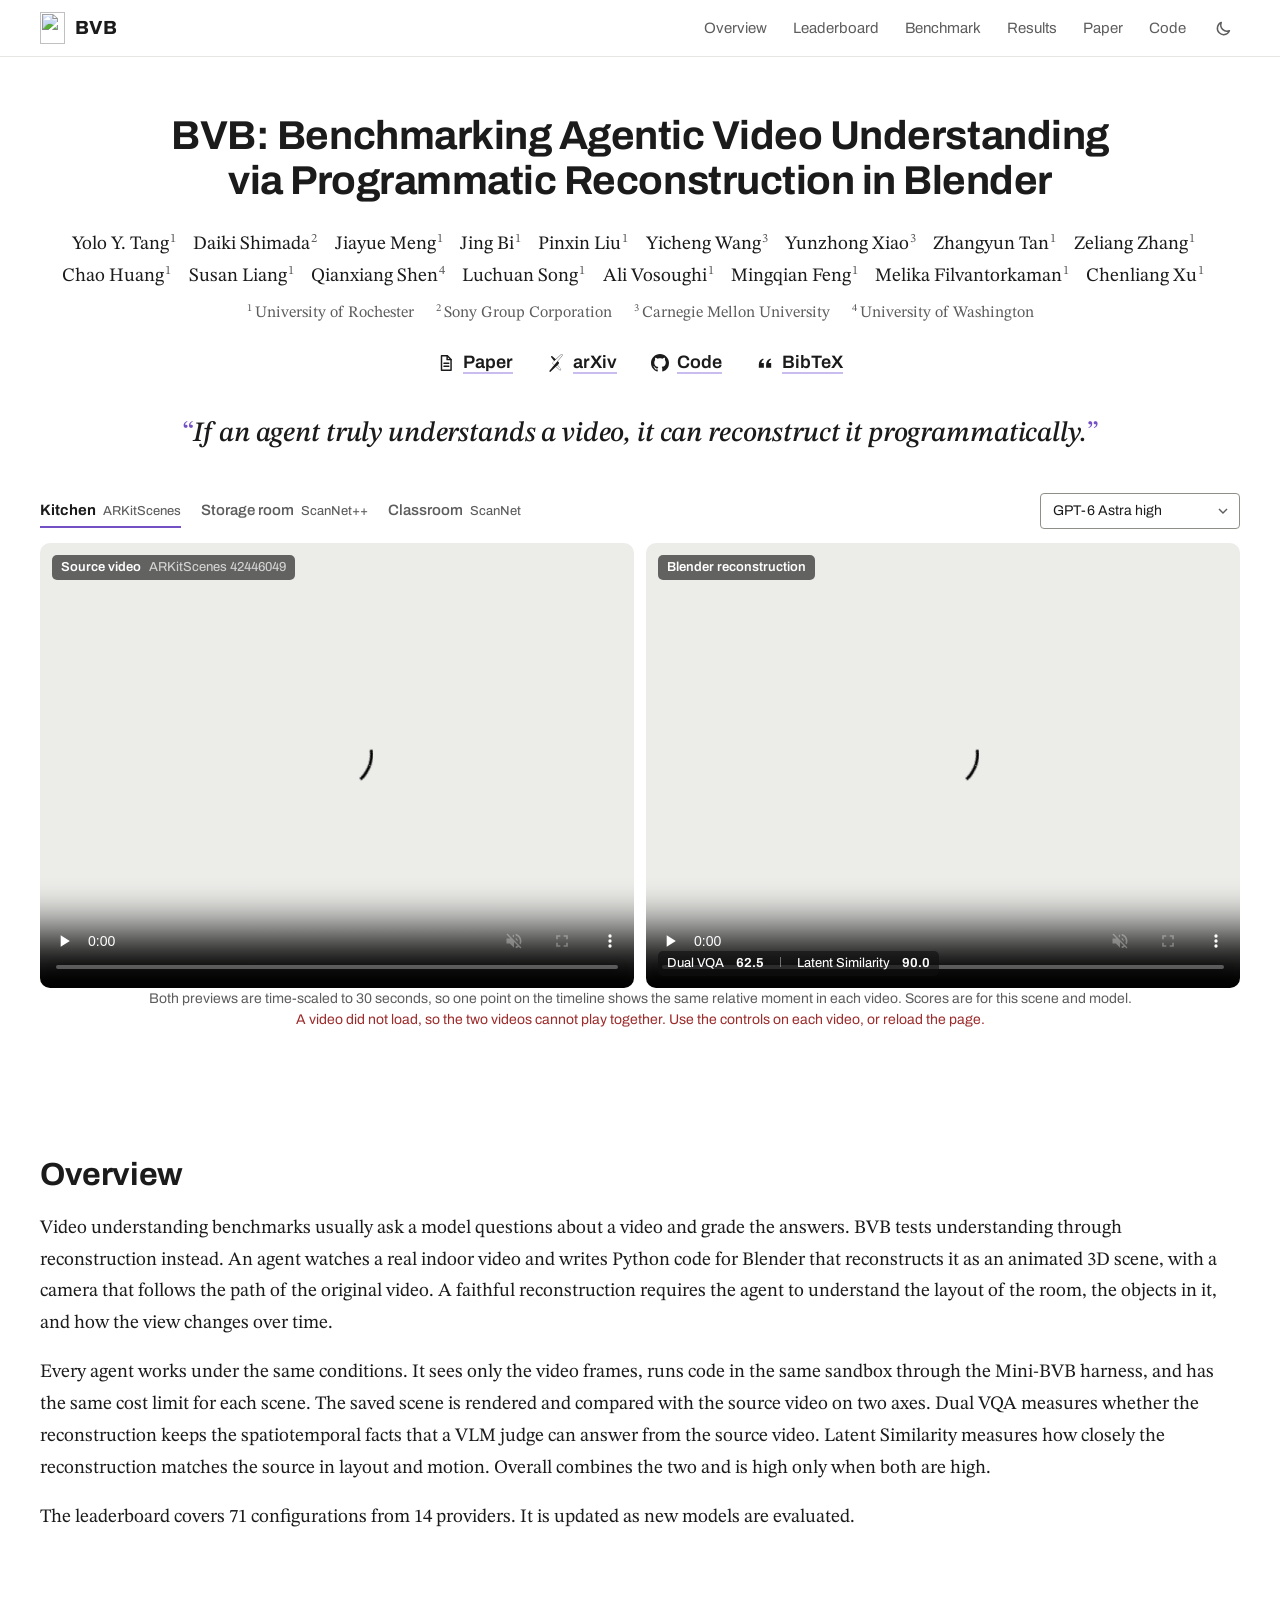
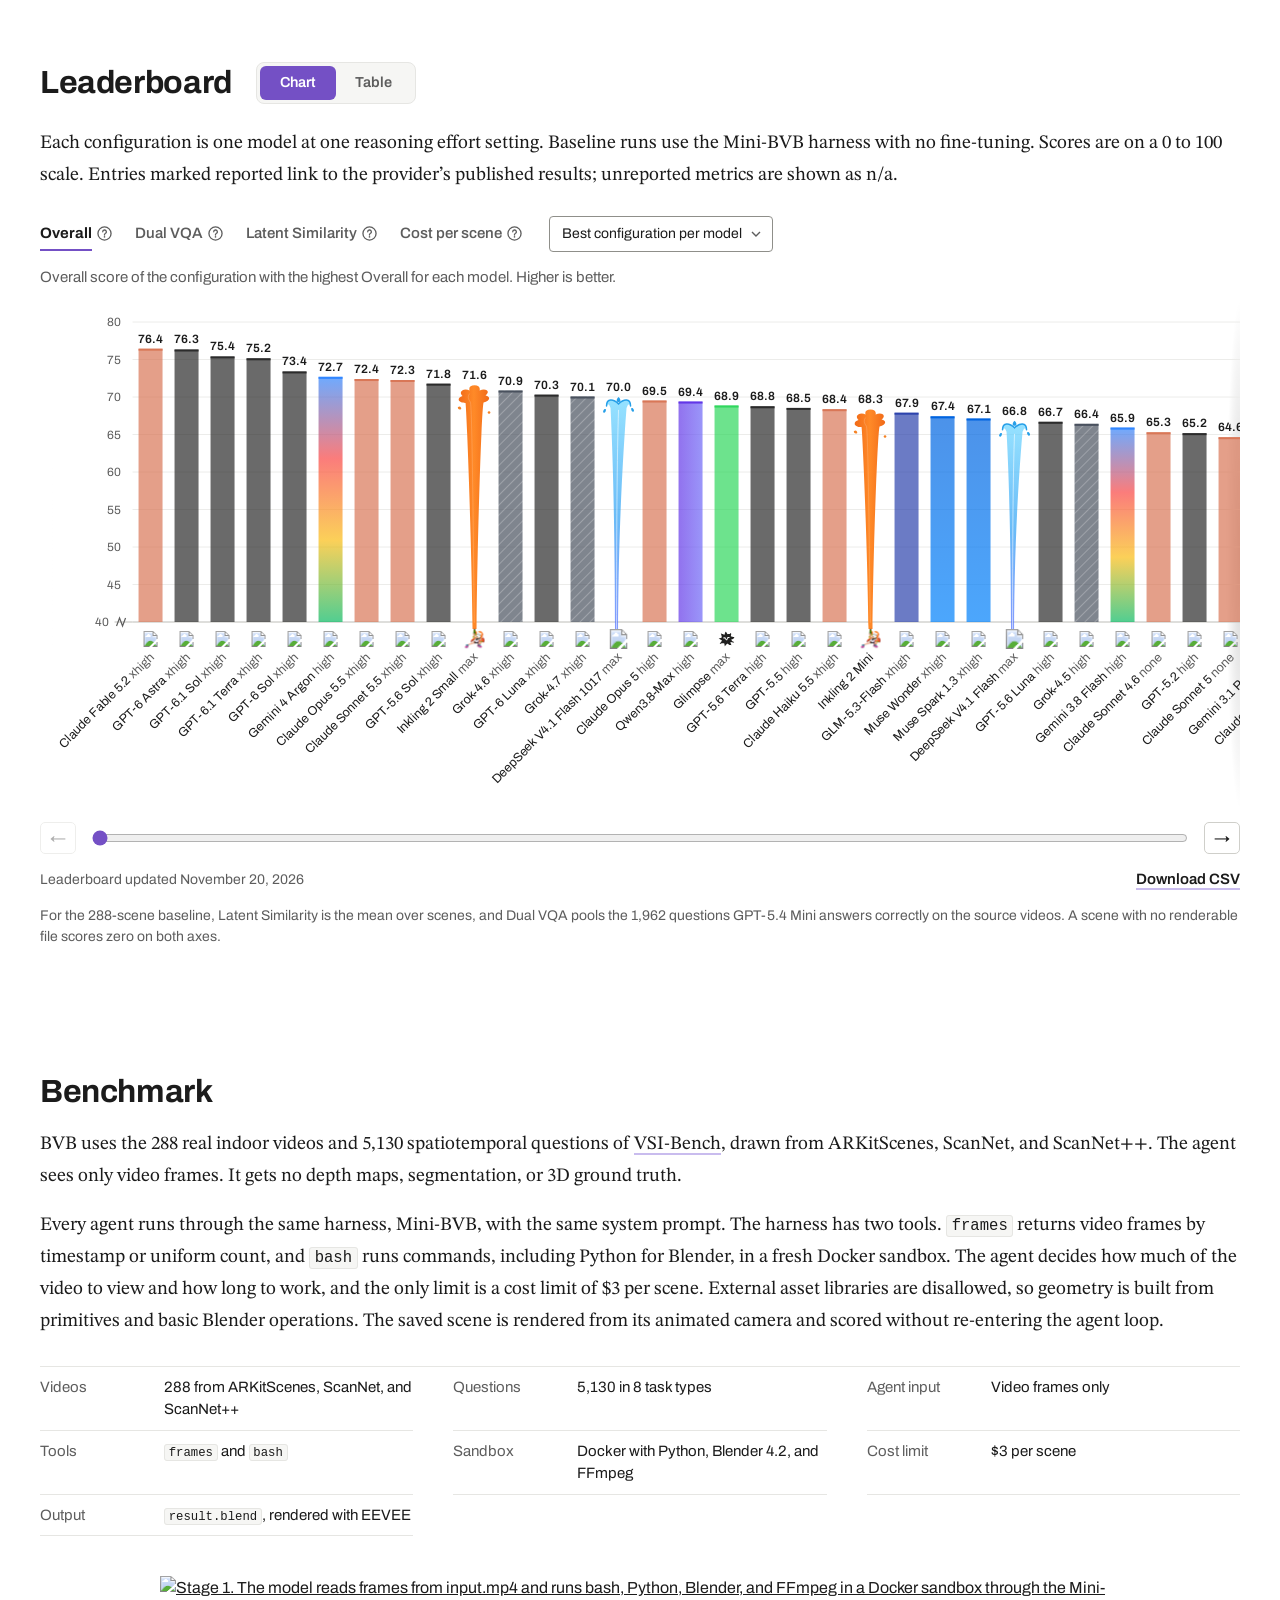
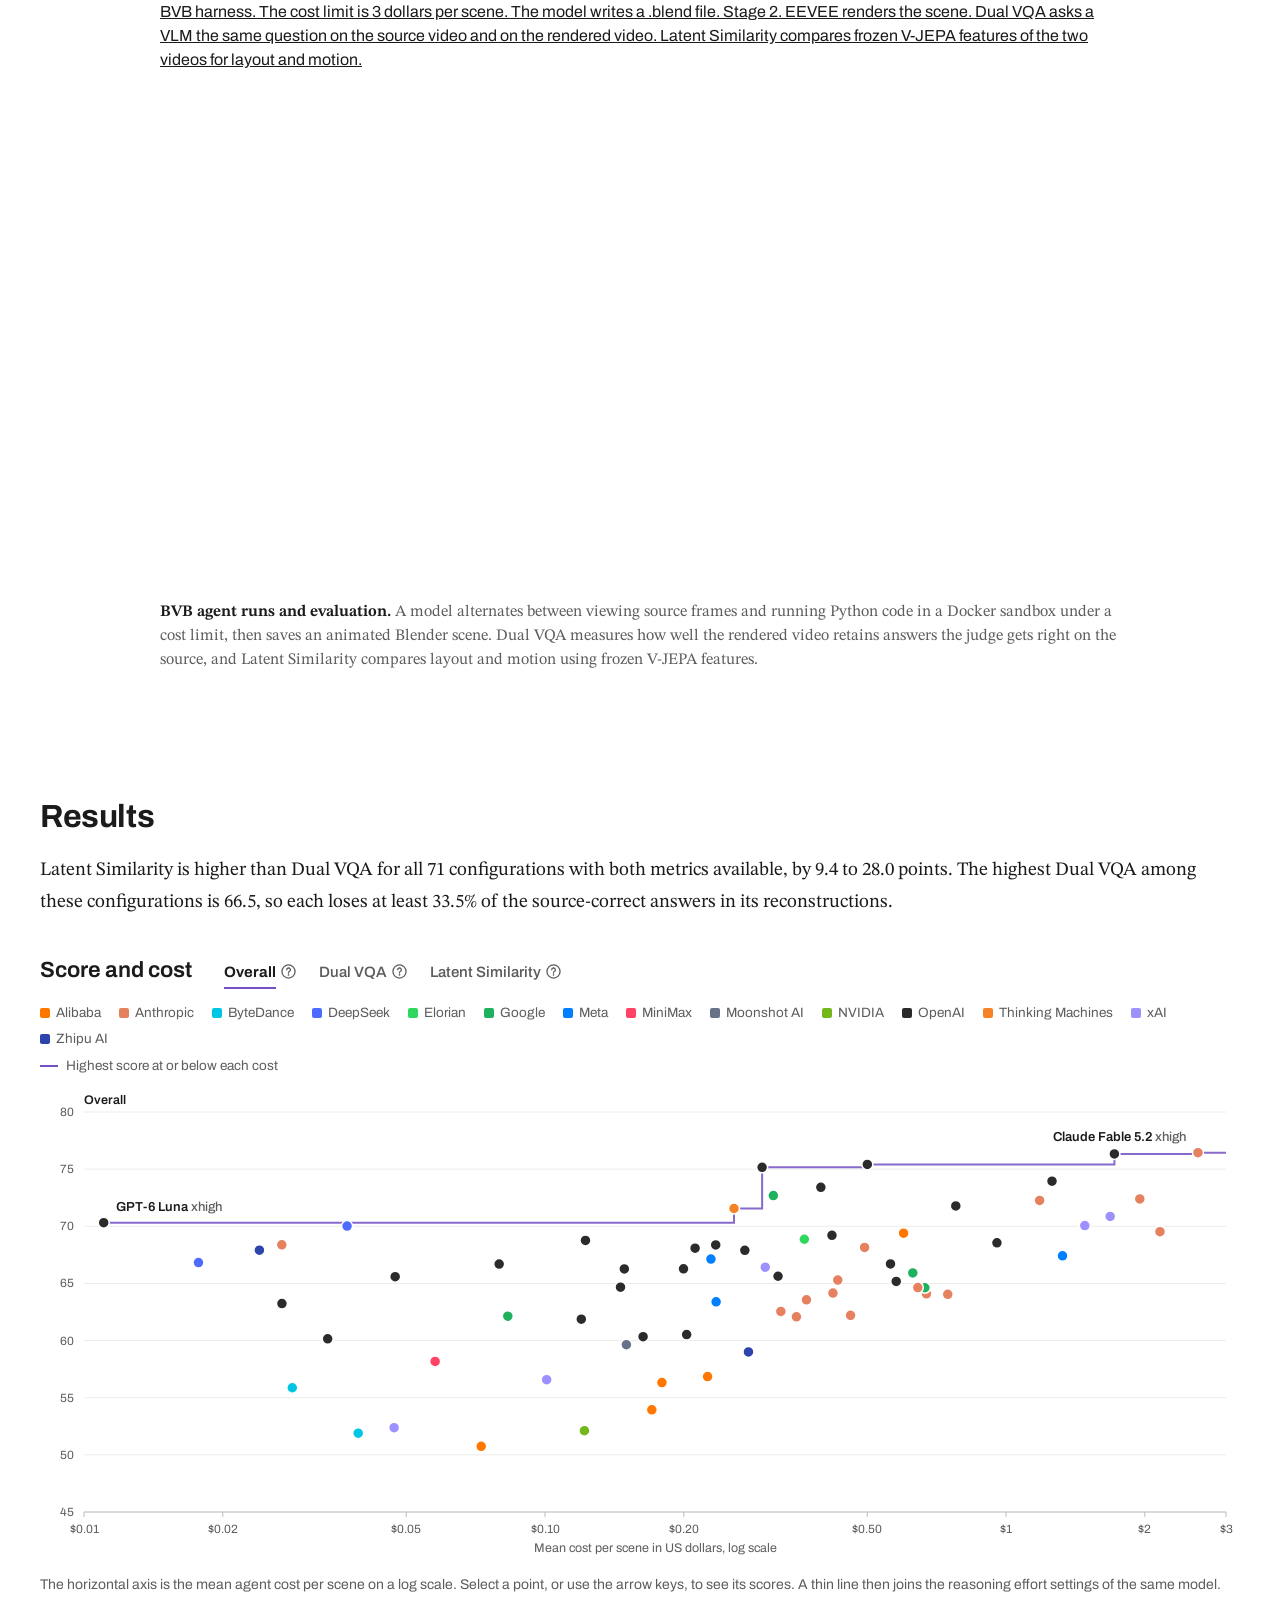
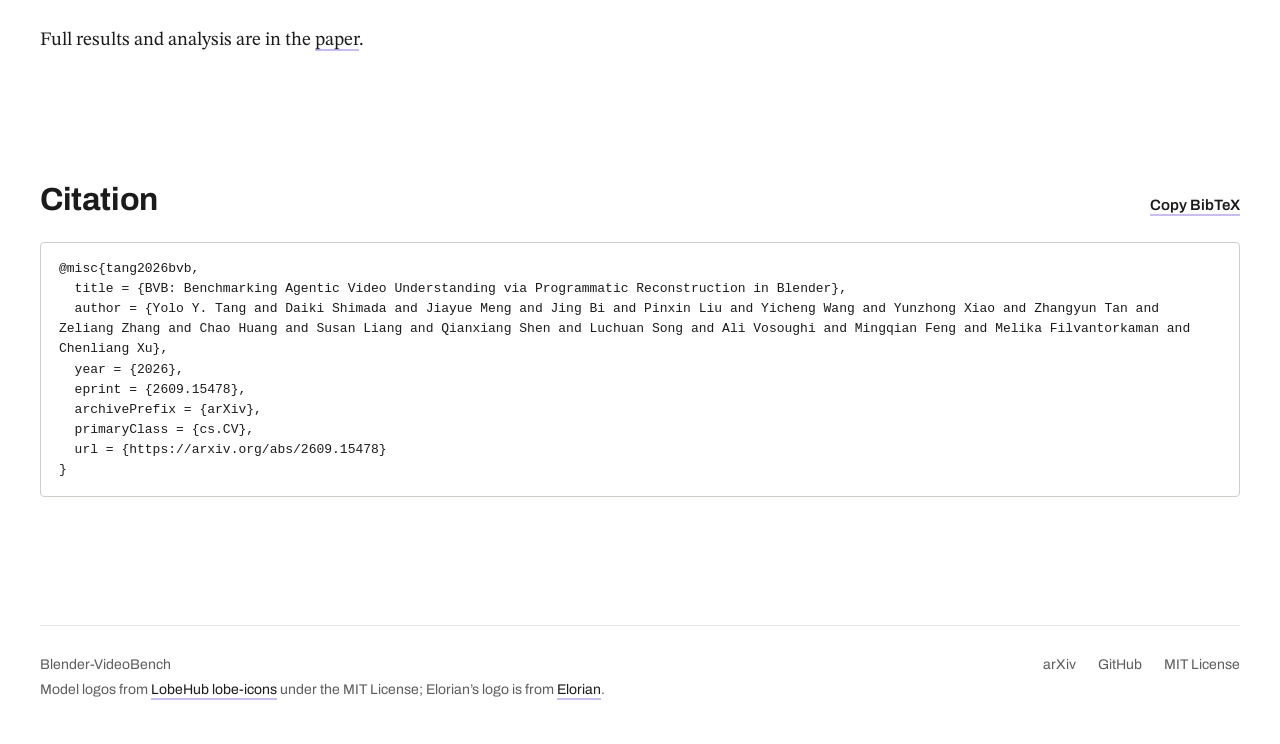
==== commit 187d5240: "Add provider-supplied Inkling 2 Mini component scores and exact overall" ====
--- a/index.html
+++ b/index.html
@@ -369,9 +369,9 @@
 <tr><td class="num rank">19</td><td class="model-cell"><span class="model-identity" title="Elorian"><img class="model-logo mono" src="assets/model-logos/elorian.svg" width="20" height="20" alt="" aria-hidden="true" /><span><span class="model-name">Glimpse</span> <span class="effort-text">max</span></span></span></td><td class="num sorted">68.86</td><td class="num">58.0</td><td class="num">80.7</td><td class="num"><span>$0.365</span></td></tr>
 <tr><td class="num rank">20</td><td class="model-cell"><span class="model-identity" title="OpenAI"><img class="model-logo mono" src="assets/model-logos/openai.svg" width="20" height="20" alt="" aria-hidden="true" /><span><span class="model-name">GPT-5.6 Terra</span> <span class="effort-text">high</span></span></span></td><td class="num sorted">68.76</td><td class="num">56.3</td><td class="num">82.4</td><td class="num"><span>$0.122</span></td></tr>
 <tr><td class="num rank">21</td><td class="model-cell"><span class="model-identity" title="OpenAI"><img class="model-logo mono" src="assets/model-logos/openai.svg" width="20" height="20" alt="" aria-hidden="true" /><span><span class="model-name">GPT-5.5</span> <span class="effort-text">high</span></span></span></td><td class="num sorted">68.55</td><td class="num">56.5</td><td class="num">81.8</td><td class="num"><span>$0.956</span></td></tr>
-<tr><td class="num rank">22</td><td class="model-cell"><span class="model-identity" title="Thinking Machines"><img class="model-logo" src="assets/model-logos/inkling-lunge-logo.png" width="20" height="20" alt="" aria-hidden="true" /><span><span class="model-name">Inkling 2 Mini</span> <span class="tag-text">open-weight</span> <a class="tag-text" href="https://thinkingmachines.ai/news/inkling-2-mini/" title="Reported result from Thinking Machines" target="_blank" rel="noopener noreferrer">reported</a></span></span></td><td class="num sorted">68.40</td><td class="num">n/a</td><td class="num">n/a</td><td class="num"><span>n/a</span></td></tr>
-<tr><td class="num rank">23</td><td class="model-cell"><span class="model-identity" title="Anthropic"><img class="model-logo" src="assets/model-logos/claude-color.svg" width="20" height="20" alt="" aria-hidden="true" /><span><span class="model-name">Claude Haiku 5.5</span> <span class="effort-text">xhigh</span></span></span></td><td class="num sorted">68.37</td><td class="num">57.5</td><td class="num">80.1</td><td class="num"><span>$0.027</span></td></tr>
-<tr><td class="num rank">24</td><td class="model-cell"><span class="model-identity" title="OpenAI"><img class="model-logo mono" src="assets/model-logos/openai.svg" width="20" height="20" alt="" aria-hidden="true" /><span><span class="model-name">GPT-5.6 Terra</span> <span class="effort-text">xhigh</span></span></span></td><td class="num sorted">68.37</td><td class="num">55.2</td><td class="num">82.9</td><td class="num"><span>$0.235</span></td></tr>
+<tr><td class="num rank">22</td><td class="model-cell"><span class="model-identity" title="Anthropic"><img class="model-logo" src="assets/model-logos/claude-color.svg" width="20" height="20" alt="" aria-hidden="true" /><span><span class="model-name">Claude Haiku 5.5</span> <span class="effort-text">xhigh</span></span></span></td><td class="num sorted">68.37</td><td class="num">57.5</td><td class="num">80.1</td><td class="num"><span>$0.027</span></td></tr>
+<tr><td class="num rank">23</td><td class="model-cell"><span class="model-identity" title="OpenAI"><img class="model-logo mono" src="assets/model-logos/openai.svg" width="20" height="20" alt="" aria-hidden="true" /><span><span class="model-name">GPT-5.6 Terra</span> <span class="effort-text">xhigh</span></span></span></td><td class="num sorted">68.37</td><td class="num">55.2</td><td class="num">82.9</td><td class="num"><span>$0.235</span></td></tr>
+<tr><td class="num rank">24</td><td class="model-cell"><span class="model-identity" title="Thinking Machines"><img class="model-logo" src="assets/model-logos/inkling-lunge-logo.png" width="20" height="20" alt="" aria-hidden="true" /><span><span class="model-name">Inkling 2 Mini</span> <span class="tag-text">open-weight</span> <a class="tag-text" href="https://thinkingmachines.ai/news/inkling-2-mini/" title="Reported result from Thinking Machines" target="_blank" rel="noopener noreferrer">reported</a></span></span></td><td class="num sorted">68.35</td><td class="num">57.7</td><td class="num">79.9</td><td class="num"><span>n/a</span></td></tr>
 <tr><td class="num rank">25</td><td class="model-cell"><span class="model-identity" title="Anthropic"><img class="model-logo" src="assets/model-logos/claude-color.svg" width="20" height="20" alt="" aria-hidden="true" /><span><span class="model-name">Claude Opus 5.5</span> <span class="effort-text">high</span></span></span></td><td class="num sorted">68.15</td><td class="num">58.6</td><td class="num">78.5</td><td class="num"><span>$0.493</span></td></tr>
 <tr><td class="num rank">26</td><td class="model-cell"><span class="model-identity" title="OpenAI"><img class="model-logo mono" src="assets/model-logos/openai.svg" width="20" height="20" alt="" aria-hidden="true" /><span><span class="model-name">GPT-5.6 Sol</span> <span class="effort-text">none</span></span></span></td><td class="num sorted">68.08</td><td class="num">56.6</td><td class="num">80.6</td><td class="num"><span>$0.212</span></td></tr>
 <tr><td class="num rank">27</td><td class="model-cell"><span class="model-identity" title="Zhipu AI"><img class="model-logo mono" src="assets/model-logos/glm.png" width="20" height="20" alt="" aria-hidden="true" /><span><span class="model-name">GLM-5.3-Flash</span> <span class="effort-text">xhigh</span> <span class="tag-text">open-weight</span></span></span></td><td class="num sorted">67.91</td><td class="num">58.0</td><td class="num">78.7</td><td class="num"><span>$0.024</span></td></tr>
@@ -496,9 +496,9 @@
 <tr><td class="model-cell"><span class="model-identity" title="Elorian"><img class="model-logo mono" src="assets/model-logos/elorian.svg" width="20" height="20" alt="" aria-hidden="true" /><span><span class="model-name">Glimpse</span> <span class="effort-text">max</span></span></span></td><td class="num group-start">79.2</td><td class="num">82.2</td><td class="num group-start" style="background:color-mix(in srgb, var(--dv) 5.9%, transparent)">37.0</td><td class="num" style="background:color-mix(in srgb, var(--dv) 7.3%, transparent)">45.7</td><td class="num" style="background:color-mix(in srgb, var(--dv) 10.7%, transparent)">66.7</td><td class="num" style="background:color-mix(in srgb, var(--dv) 6.8%, transparent)">42.3</td><td class="num" style="background:color-mix(in srgb, var(--dv) 7.0%, transparent)">43.5</td><td class="num" style="background:color-mix(in srgb, var(--dv) 11.5%, transparent)">71.6</td><td class="num" style="background:color-mix(in srgb, var(--dv) 12.4%, transparent)">77.3</td><td class="num" style="background:color-mix(in srgb, var(--dv) 9.5%, transparent)">59.2</td></tr>
 <tr><td class="model-cell"><span class="model-identity" title="OpenAI"><img class="model-logo mono" src="assets/model-logos/openai.svg" width="20" height="20" alt="" aria-hidden="true" /><span><span class="model-name">GPT-5.6 Terra</span> <span class="effort-text">high</span></span></span></td><td class="num group-start">81.0</td><td class="num">83.9</td><td class="num group-start" style="background:color-mix(in srgb, var(--dv) 6.0%, transparent)">37.5</td><td class="num" style="background:color-mix(in srgb, var(--dv) 5.5%, transparent)">34.1</td><td class="num" style="background:color-mix(in srgb, var(--dv) 10.6%, transparent)">66.2</td><td class="num" style="background:color-mix(in srgb, var(--dv) 7.3%, transparent)">45.4</td><td class="num" style="background:color-mix(in srgb, var(--dv) 6.2%, transparent)">38.9</td><td class="num" style="background:color-mix(in srgb, var(--dv) 11.7%, transparent)">73.3</td><td class="num" style="background:color-mix(in srgb, var(--dv) 11.9%, transparent)">74.2</td><td class="num" style="background:color-mix(in srgb, var(--dv) 8.9%, transparent)">55.4</td></tr>
 <tr><td class="model-cell"><span class="model-identity" title="OpenAI"><img class="model-logo mono" src="assets/model-logos/openai.svg" width="20" height="20" alt="" aria-hidden="true" /><span><span class="model-name">GPT-5.5</span> <span class="effort-text">high</span></span></span></td><td class="num group-start">80.4</td><td class="num">83.2</td><td class="num group-start" style="background:color-mix(in srgb, var(--dv) 5.5%, transparent)">34.5</td><td class="num" style="background:color-mix(in srgb, var(--dv) 5.5%, transparent)">34.7</td><td class="num" style="background:color-mix(in srgb, var(--dv) 10.5%, transparent)">65.8</td><td class="num" style="background:color-mix(in srgb, var(--dv) 7.4%, transparent)">46.2</td><td class="num" style="background:color-mix(in srgb, var(--dv) 7.2%, transparent)">45.2</td><td class="num" style="background:color-mix(in srgb, var(--dv) 11.9%, transparent)">74.3</td><td class="num" style="background:color-mix(in srgb, var(--dv) 11.4%, transparent)">71.2</td><td class="num" style="background:color-mix(in srgb, var(--dv) 8.3%, transparent)">51.6</td></tr>
-<tr><td class="model-cell"><span class="model-identity" title="Thinking Machines"><img class="model-logo" src="assets/model-logos/inkling-lunge-logo.png" width="20" height="20" alt="" aria-hidden="true" /><span><span class="model-name">Inkling 2 Mini</span> <span class="tag-text">open-weight</span> <a class="tag-text" href="https://thinkingmachines.ai/news/inkling-2-mini/" title="Reported result from Thinking Machines" target="_blank" rel="noopener noreferrer">reported</a></span></span></td><td class="num group-start">n/a</td><td class="num">n/a</td><td class="num group-start">n/a</td><td class="num">n/a</td><td class="num">n/a</td><td class="num">n/a</td><td class="num">n/a</td><td class="num">n/a</td><td class="num">n/a</td><td class="num">n/a</td></tr>
 <tr><td class="model-cell"><span class="model-identity" title="Anthropic"><img class="model-logo" src="assets/model-logos/claude-color.svg" width="20" height="20" alt="" aria-hidden="true" /><span><span class="model-name">Claude Haiku 5.5</span> <span class="effort-text">xhigh</span></span></span></td><td class="num group-start">78.6</td><td class="num">81.7</td><td class="num group-start" style="background:color-mix(in srgb, var(--dv) 5.4%, transparent)">33.5</td><td class="num" style="background:color-mix(in srgb, var(--dv) 7.3%, transparent)">45.7</td><td class="num" style="background:color-mix(in srgb, var(--dv) 10.8%, transparent)">67.7</td><td class="num" style="background:color-mix(in srgb, var(--dv) 6.2%, transparent)">38.5</td><td class="num" style="background:color-mix(in srgb, var(--dv) 7.6%, transparent)">47.7</td><td class="num" style="background:color-mix(in srgb, var(--dv) 11.3%, transparent)">70.4</td><td class="num" style="background:color-mix(in srgb, var(--dv) 12.4%, transparent)">77.3</td><td class="num" style="background:color-mix(in srgb, var(--dv) 9.0%, transparent)">56.3</td></tr>
 <tr><td class="model-cell"><span class="model-identity" title="OpenAI"><img class="model-logo mono" src="assets/model-logos/openai.svg" width="20" height="20" alt="" aria-hidden="true" /><span><span class="model-name">GPT-5.6 Terra</span> <span class="effort-text">xhigh</span></span></span></td><td class="num group-start">81.6</td><td class="num">84.3</td><td class="num group-start" style="background:color-mix(in srgb, var(--dv) 5.3%, transparent)">33.0</td><td class="num" style="background:color-mix(in srgb, var(--dv) 4.9%, transparent)">30.6</td><td class="num" style="background:color-mix(in srgb, var(--dv) 10.5%, transparent)">65.8</td><td class="num" style="background:color-mix(in srgb, var(--dv) 6.9%, transparent)">43.1</td><td class="num" style="background:color-mix(in srgb, var(--dv) 6.6%, transparent)">41.4</td><td class="num" style="background:color-mix(in srgb, var(--dv) 11.3%, transparent)">70.9</td><td class="num" style="background:color-mix(in srgb, var(--dv) 12.4%, transparent)">77.3</td><td class="num" style="background:color-mix(in srgb, var(--dv) 8.9%, transparent)">55.4</td></tr>
+<tr><td class="model-cell"><span class="model-identity" title="Thinking Machines"><img class="model-logo" src="assets/model-logos/inkling-lunge-logo.png" width="20" height="20" alt="" aria-hidden="true" /><span><span class="model-name">Inkling 2 Mini</span> <span class="tag-text">open-weight</span> <a class="tag-text" href="https://thinkingmachines.ai/news/inkling-2-mini/" title="Reported result from Thinking Machines" target="_blank" rel="noopener noreferrer">reported</a></span></span></td><td class="num group-start">78.4</td><td class="num">81.4</td><td class="num group-start">n/a</td><td class="num">n/a</td><td class="num">n/a</td><td class="num">n/a</td><td class="num">n/a</td><td class="num">n/a</td><td class="num">n/a</td><td class="num">n/a</td></tr>
 <tr><td class="model-cell"><span class="model-identity" title="Anthropic"><img class="model-logo" src="assets/model-logos/claude-color.svg" width="20" height="20" alt="" aria-hidden="true" /><span><span class="model-name">Claude Opus 5.5</span> <span class="effort-text">high</span></span></span></td><td class="num group-start">77.1</td><td class="num">79.8</td><td class="num group-start" style="background:color-mix(in srgb, var(--dv) 5.6%, transparent)">35.0</td><td class="num" style="background:color-mix(in srgb, var(--dv) 7.2%, transparent)">45.1</td><td class="num" style="background:color-mix(in srgb, var(--dv) 11.0%, transparent)">68.6</td><td class="num" style="background:color-mix(in srgb, var(--dv) 7.1%, transparent)">44.6</td><td class="num" style="background:color-mix(in srgb, var(--dv) 7.4%, transparent)">46.0</td><td class="num" style="background:color-mix(in srgb, var(--dv) 11.9%, transparent)">74.3</td><td class="num" style="background:color-mix(in srgb, var(--dv) 11.9%, transparent)">74.2</td><td class="num" style="background:color-mix(in srgb, var(--dv) 8.6%, transparent)">54.0</td></tr>
 <tr><td class="model-cell"><span class="model-identity" title="OpenAI"><img class="model-logo mono" src="assets/model-logos/openai.svg" width="20" height="20" alt="" aria-hidden="true" /><span><span class="model-name">GPT-5.6 Sol</span> <span class="effort-text">none</span></span></span></td><td class="num group-start">79.1</td><td class="num">82.0</td><td class="num group-start" style="background:color-mix(in srgb, var(--dv) 5.0%, transparent)">31.0</td><td class="num" style="background:color-mix(in srgb, var(--dv) 5.9%, transparent)">37.0</td><td class="num" style="background:color-mix(in srgb, var(--dv) 10.7%, transparent)">67.1</td><td class="num" style="background:color-mix(in srgb, var(--dv) 6.0%, transparent)">37.7</td><td class="num" style="background:color-mix(in srgb, var(--dv) 7.9%, transparent)">49.4</td><td class="num" style="background:color-mix(in srgb, var(--dv) 12.1%, transparent)">75.6</td><td class="num" style="background:color-mix(in srgb, var(--dv) 11.6%, transparent)">72.7</td><td class="num" style="background:color-mix(in srgb, var(--dv) 7.8%, transparent)">48.8</td></tr>
 <tr><td class="model-cell"><span class="model-identity" title="Zhipu AI"><img class="model-logo mono" src="assets/model-logos/glm.png" width="20" height="20" alt="" aria-hidden="true" /><span><span class="model-name">GLM-5.3-Flash</span> <span class="effort-text">xhigh</span> <span class="tag-text">open-weight</span></span></span></td><td class="num group-start">77.0</td><td class="num">80.3</td><td class="num group-start" style="background:color-mix(in srgb, var(--dv) 5.6%, transparent)">35.0</td><td class="num" style="background:color-mix(in srgb, var(--dv) 6.1%, transparent)">38.2</td><td class="num" style="background:color-mix(in srgb, var(--dv) 10.3%, transparent)">64.5</td><td class="num" style="background:color-mix(in srgb, var(--dv) 7.4%, transparent)">46.2</td><td class="num" style="background:color-mix(in srgb, var(--dv) 7.3%, transparent)">45.6</td><td class="num" style="background:color-mix(in srgb, var(--dv) 12.2%, transparent)">76.3</td><td class="num" style="background:color-mix(in srgb, var(--dv) 11.4%, transparent)">71.2</td><td class="num" style="background:color-mix(in srgb, var(--dv) 9.8%, transparent)">61.0</td></tr>
@@ -616,7 +616,7 @@
         <h2 id="results-title">Results</h2>
         <div class="prose">
           <p id="results-lede">
-            Latent Similarity is higher than Dual VQA for all 70 configurations with both metrics available, by 9.4 to 28.0 points. The highest Dual VQA among these configurations is 66.5, so each loses at least 33.5% of the source-correct answers in its reconstructions.
+            Latent Similarity is higher than Dual VQA for all 71 configurations with both metrics available, by 9.4 to 28.0 points. The highest Dual VQA among these configurations is 66.5, so each loses at least 33.5% of the source-correct answers in its reconstructions.
           </p>
         </div>
 
@@ -715,7 +715,7 @@
       <p>Mean agent spend per scene in US dollars during reconstruction. Baseline runs have a cost limit of $3 per scene.</p>
     </template>
 
-    <script src="data.js?v=818748617ee4"></script>
+    <script src="data.js?v=b8b2c6394543"></script>
     <script src="gallery.js?v=439982eb57d6"></script>
     <script src="app.js?v=980d61b22f74"></script>
   </body>
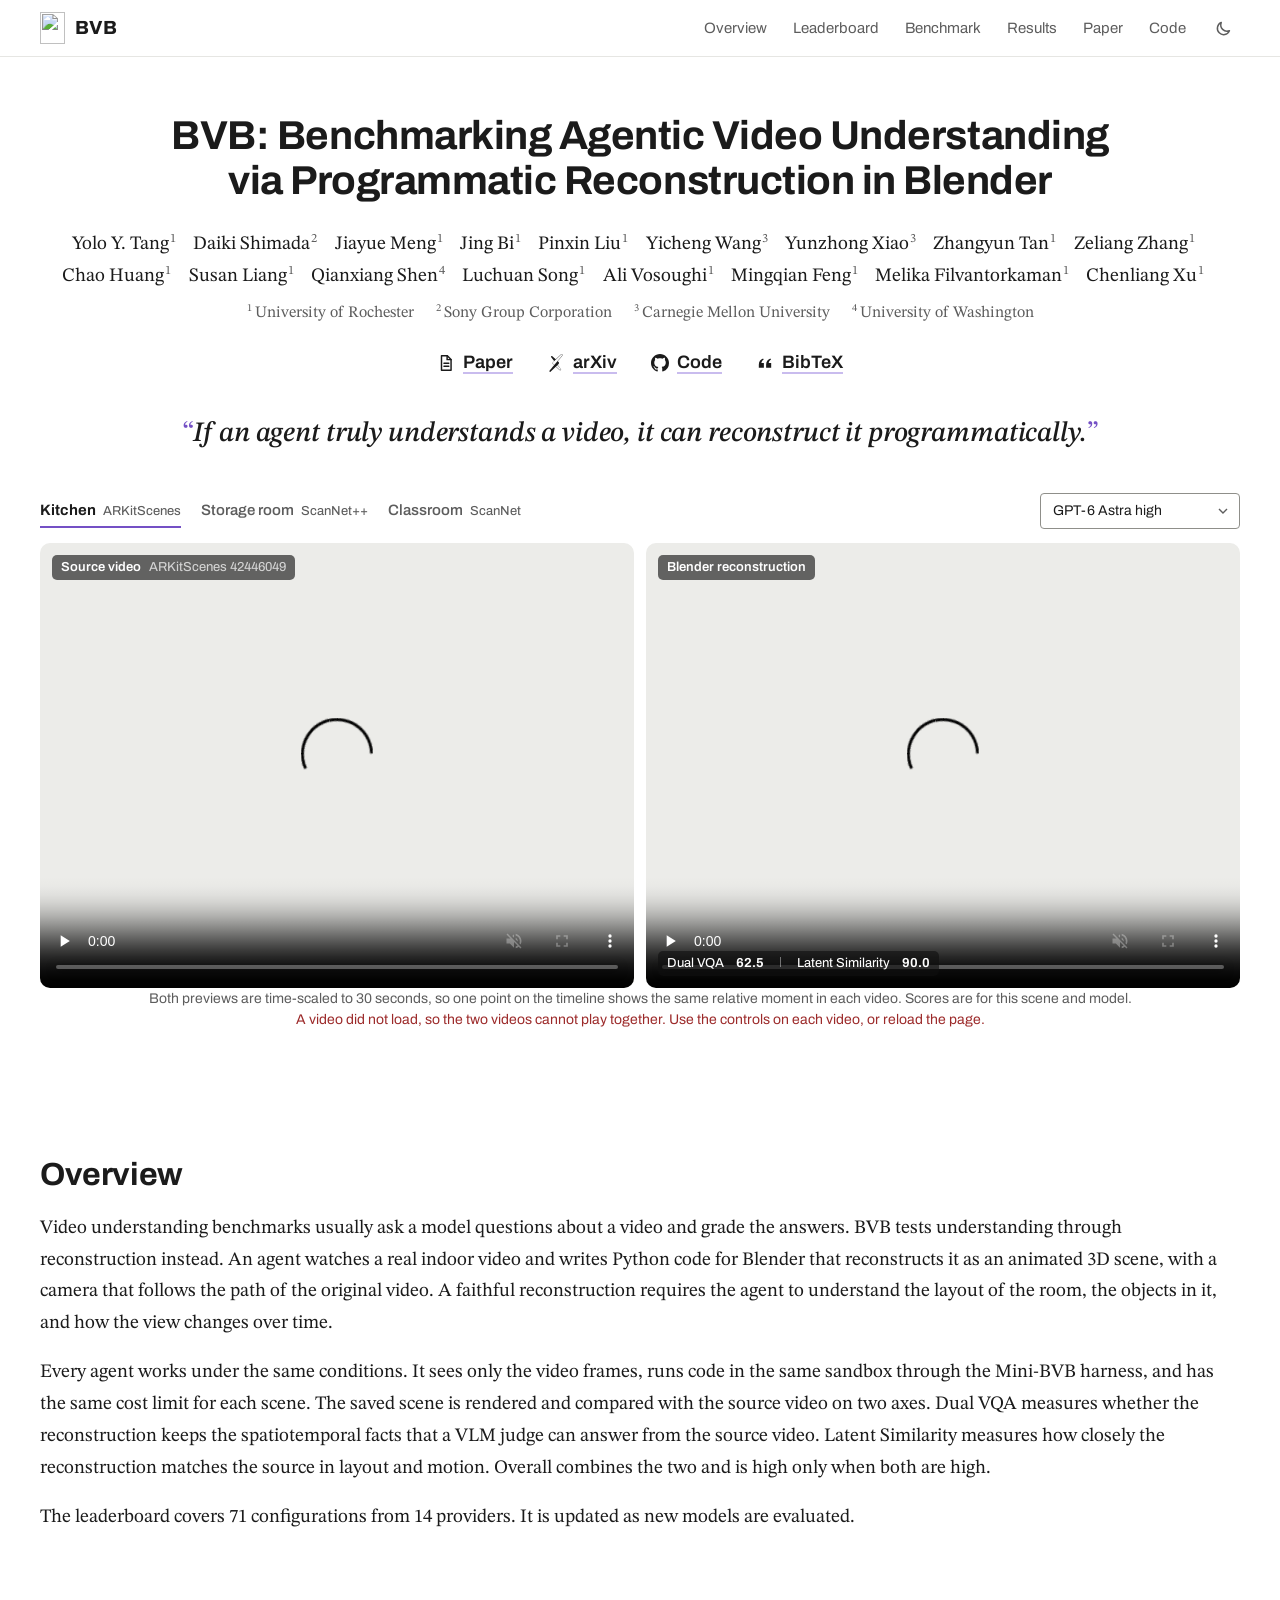
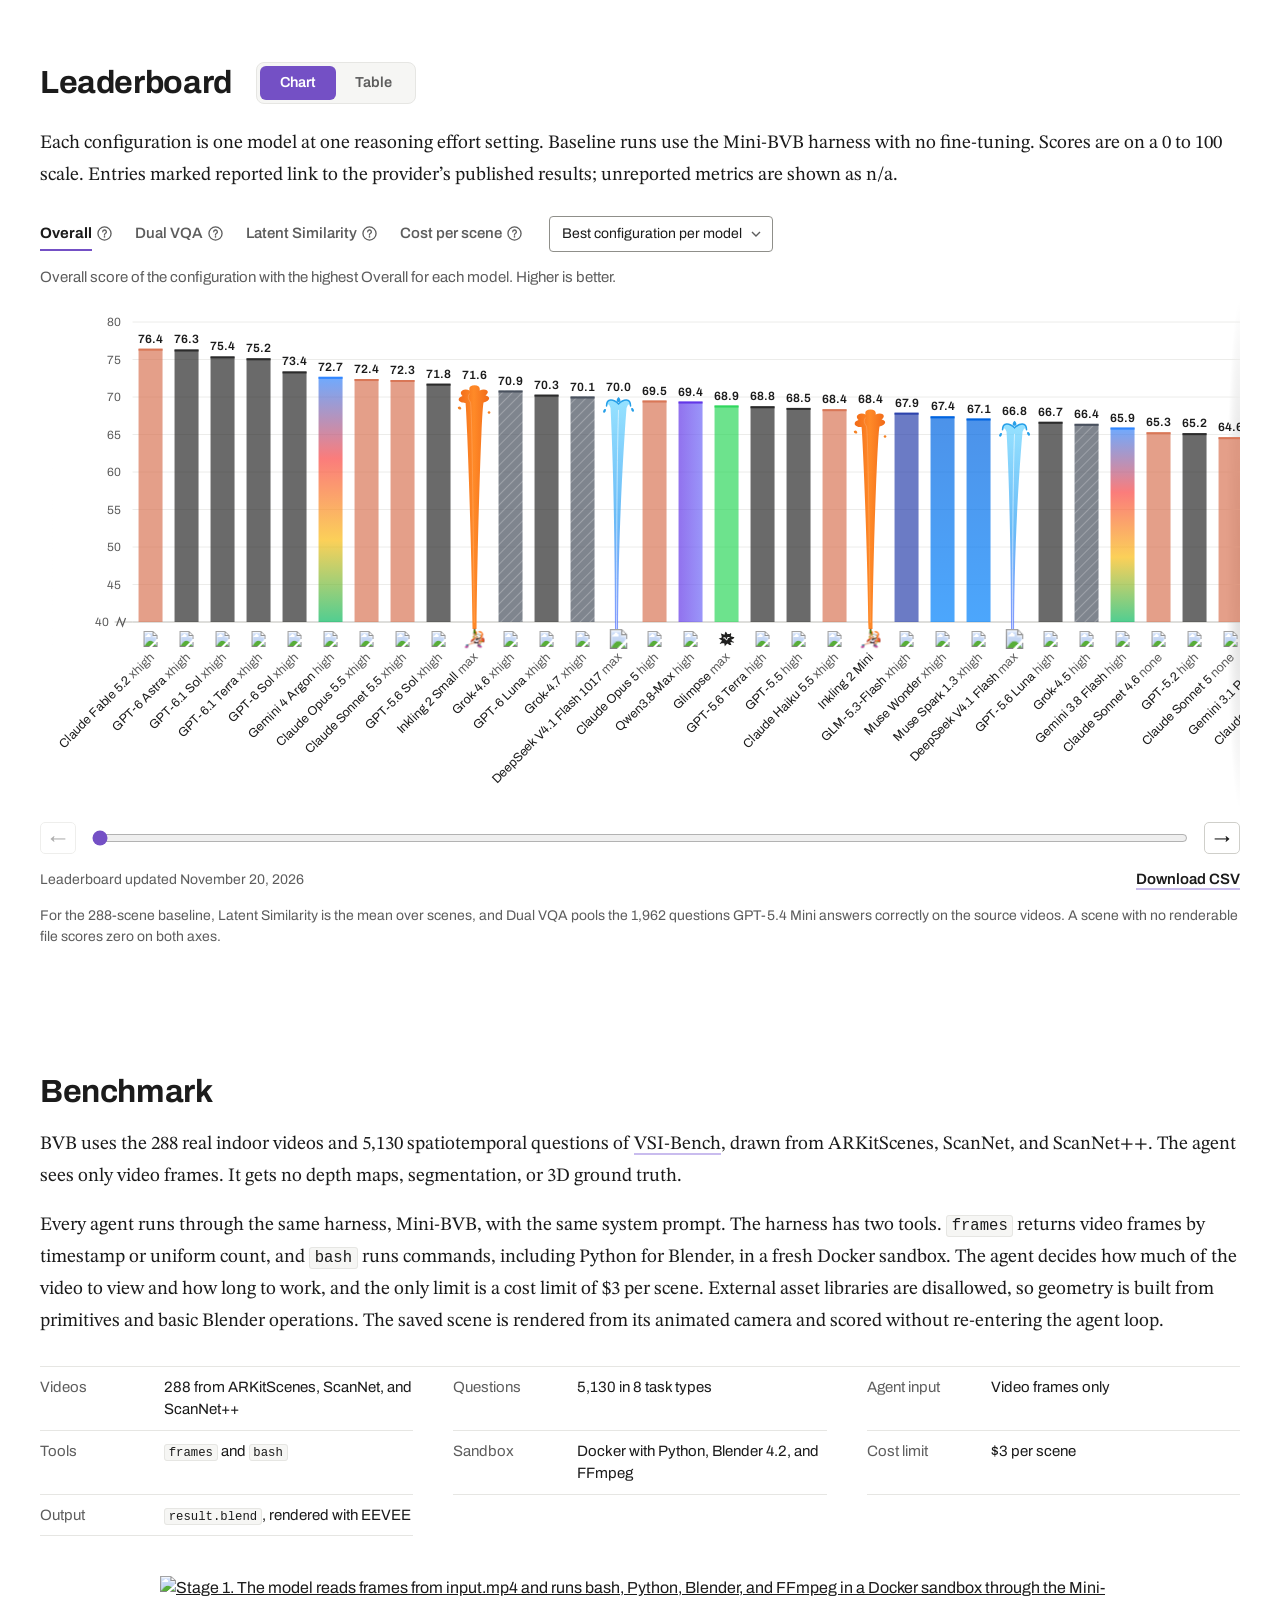
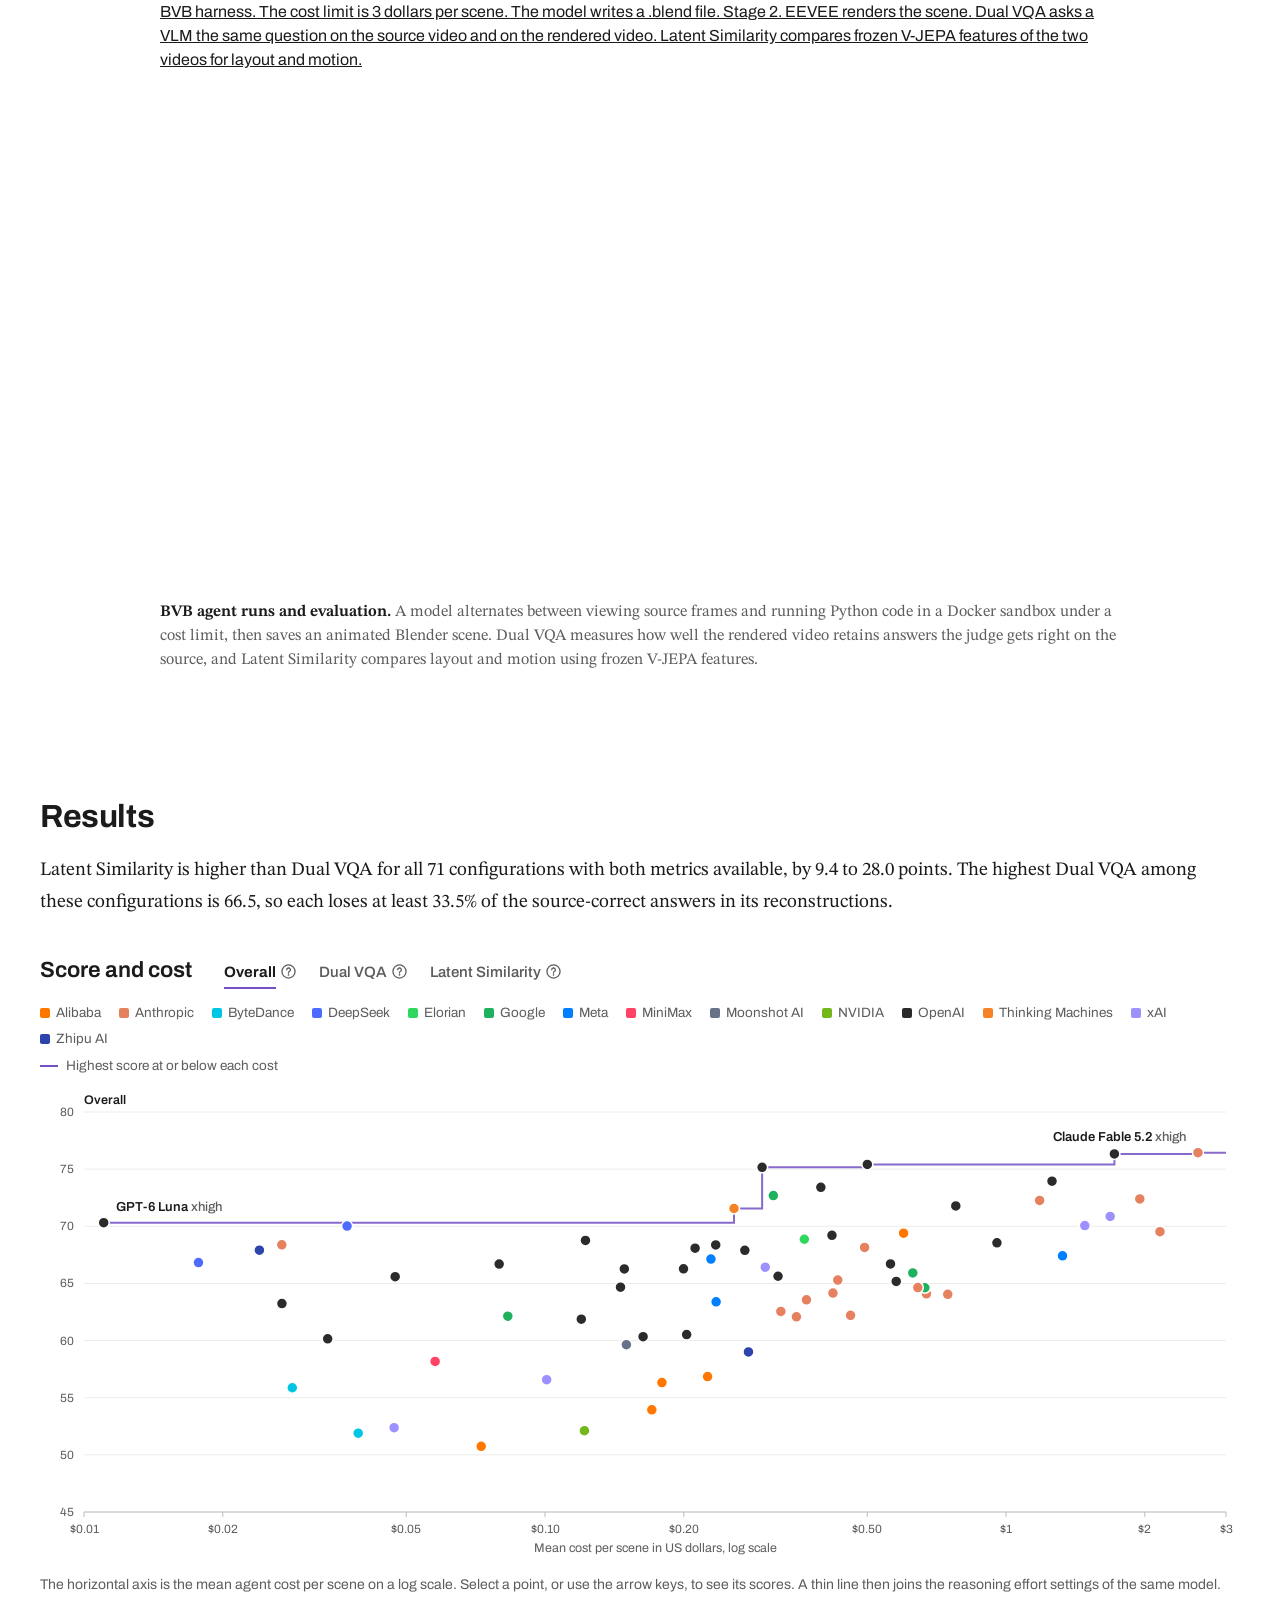
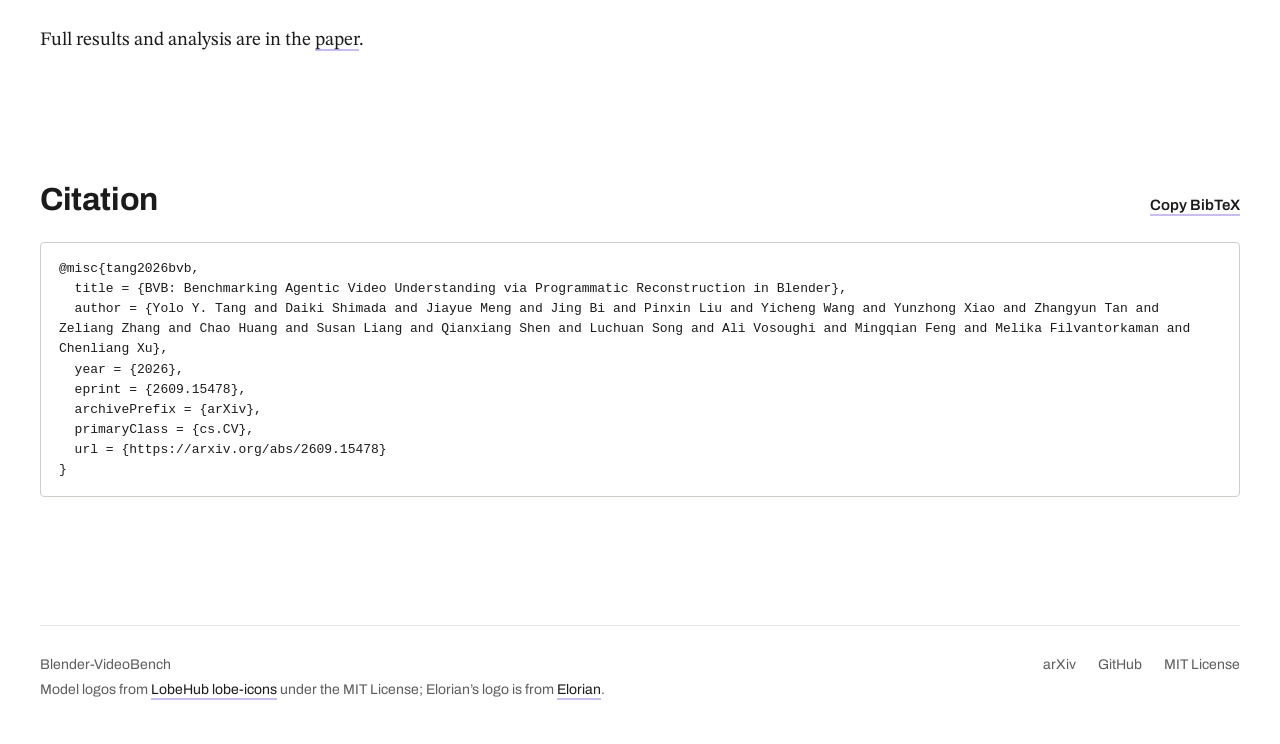
==== commit bb748bd1: "Round leaderboard display scores consistently at decimal midpoints" ====
--- a/index.html
+++ b/index.html
@@ -717,7 +717,7 @@
 
     <script src="data.js?v=b8b2c6394543"></script>
     <script src="gallery.js?v=439982eb57d6"></script>
-    <script src="app.js?v=980d61b22f74"></script>
+    <script src="app.js?v=8ec414405538"></script>
   </body>
 </html>
 
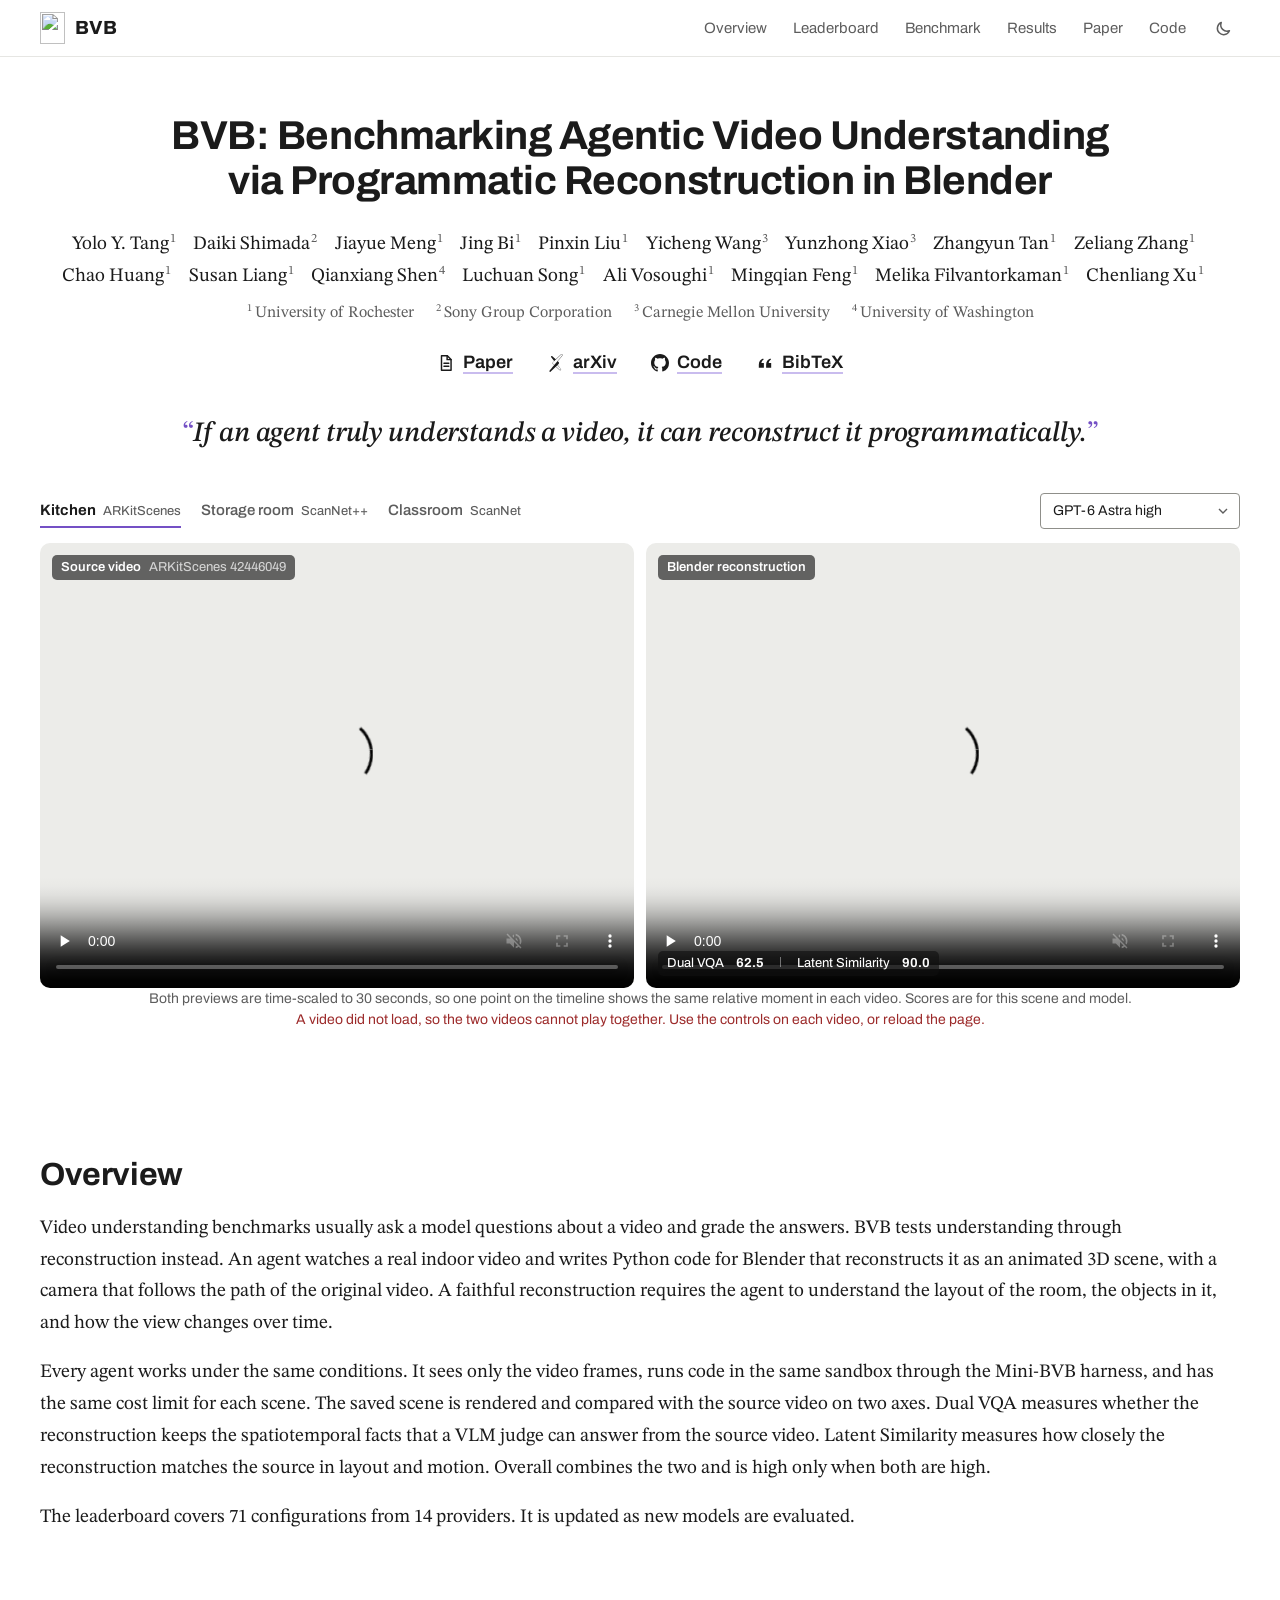
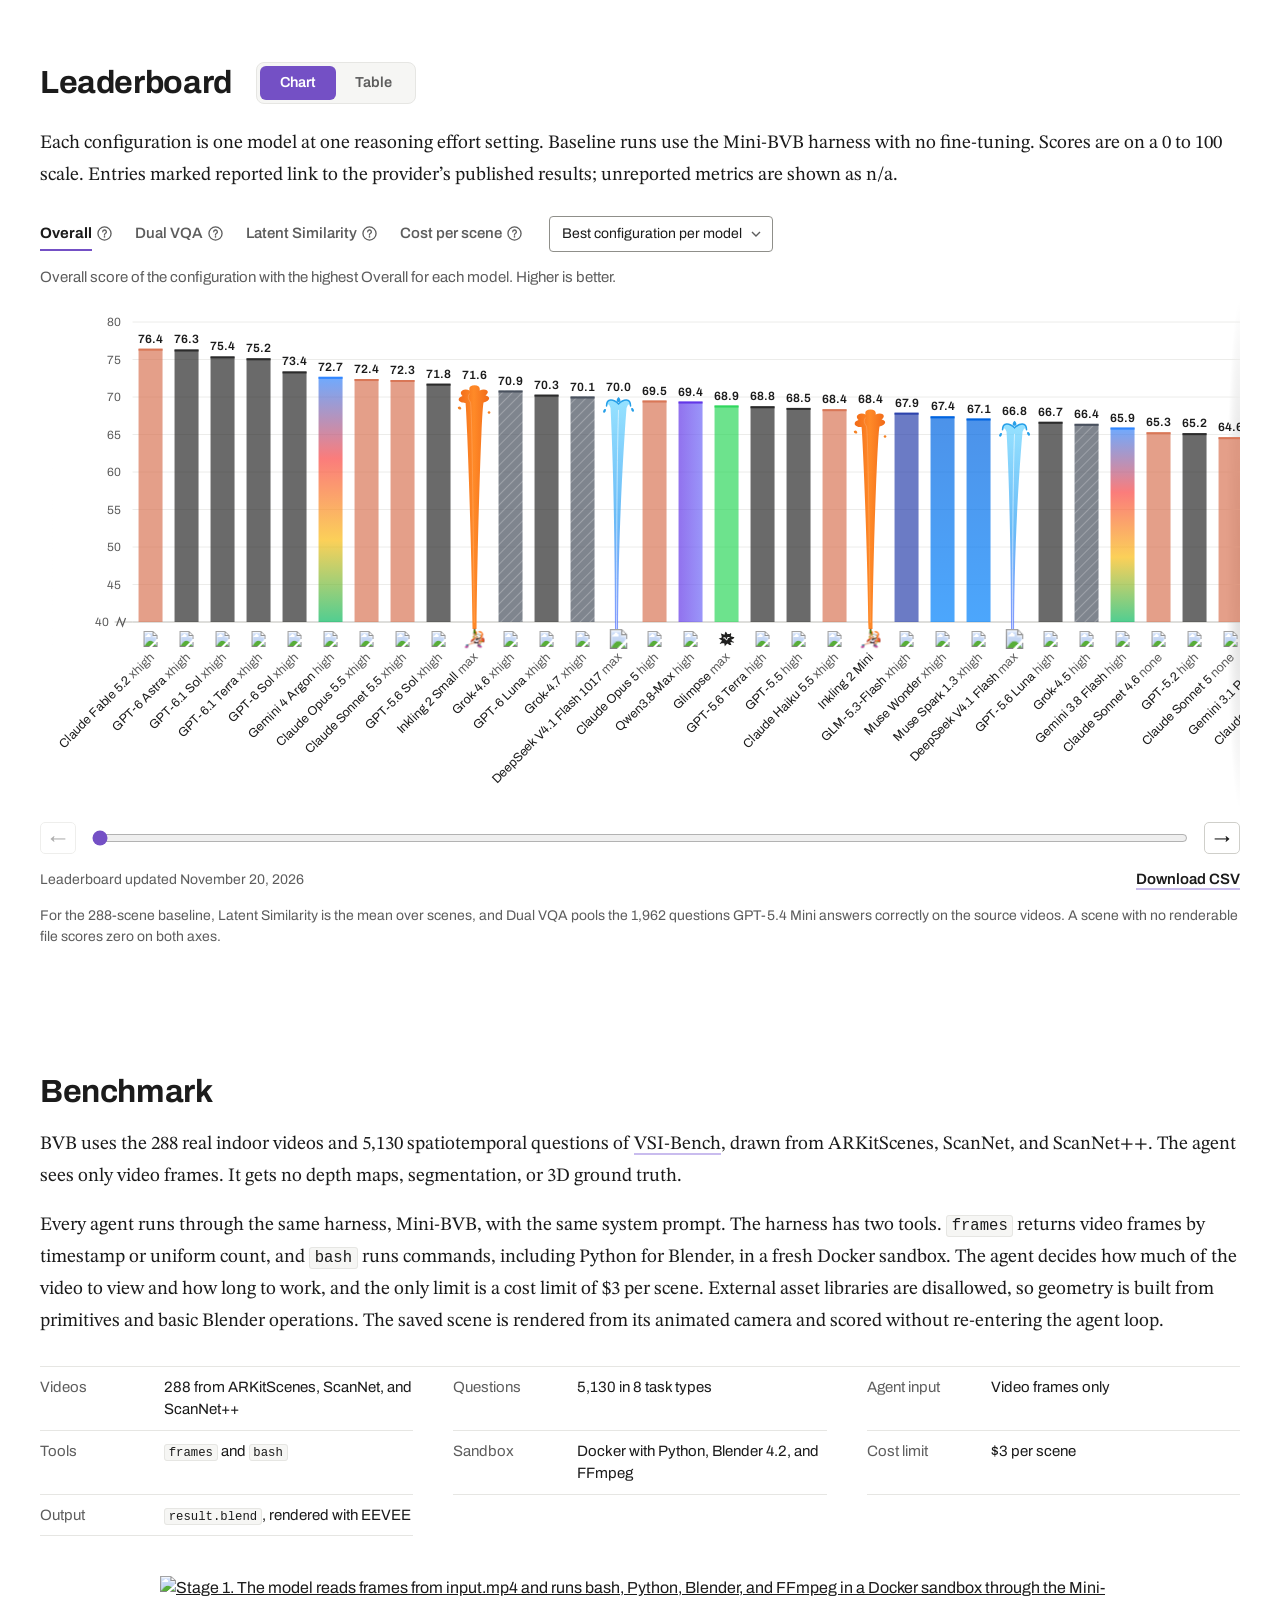
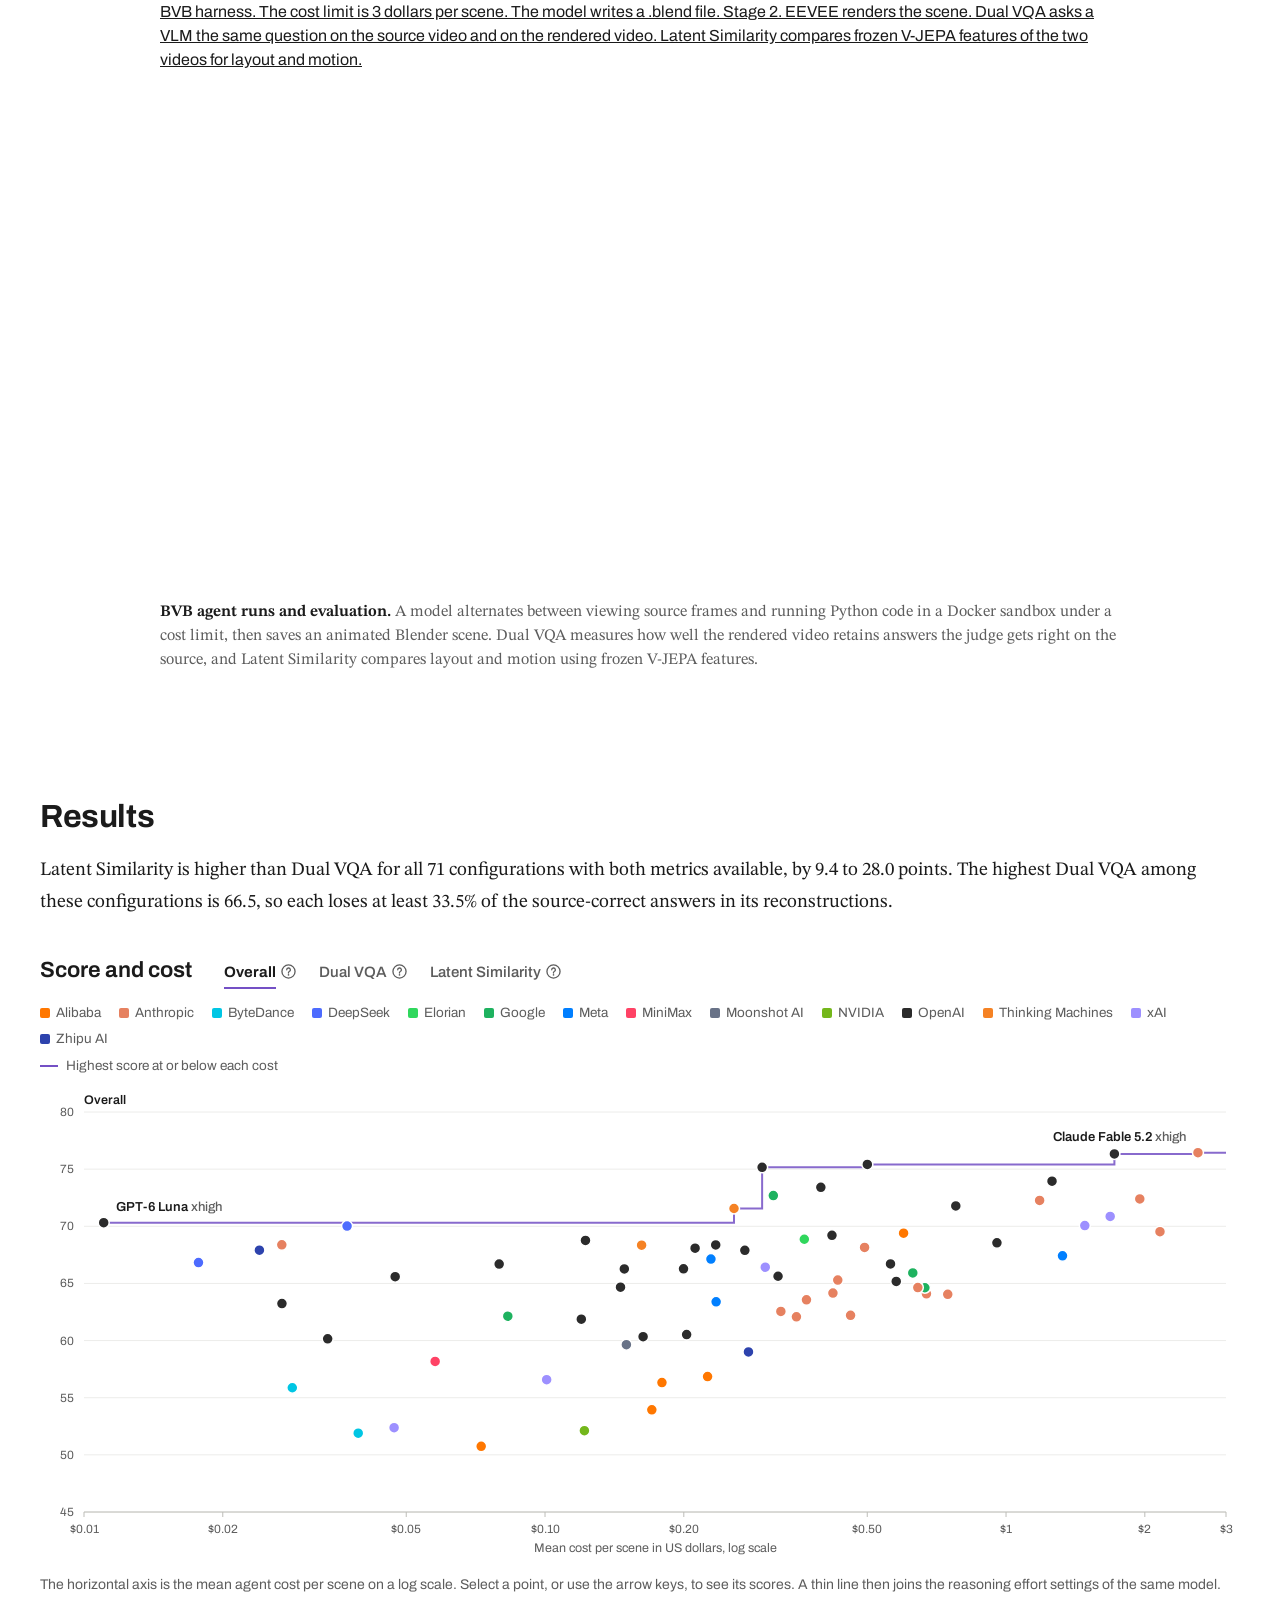
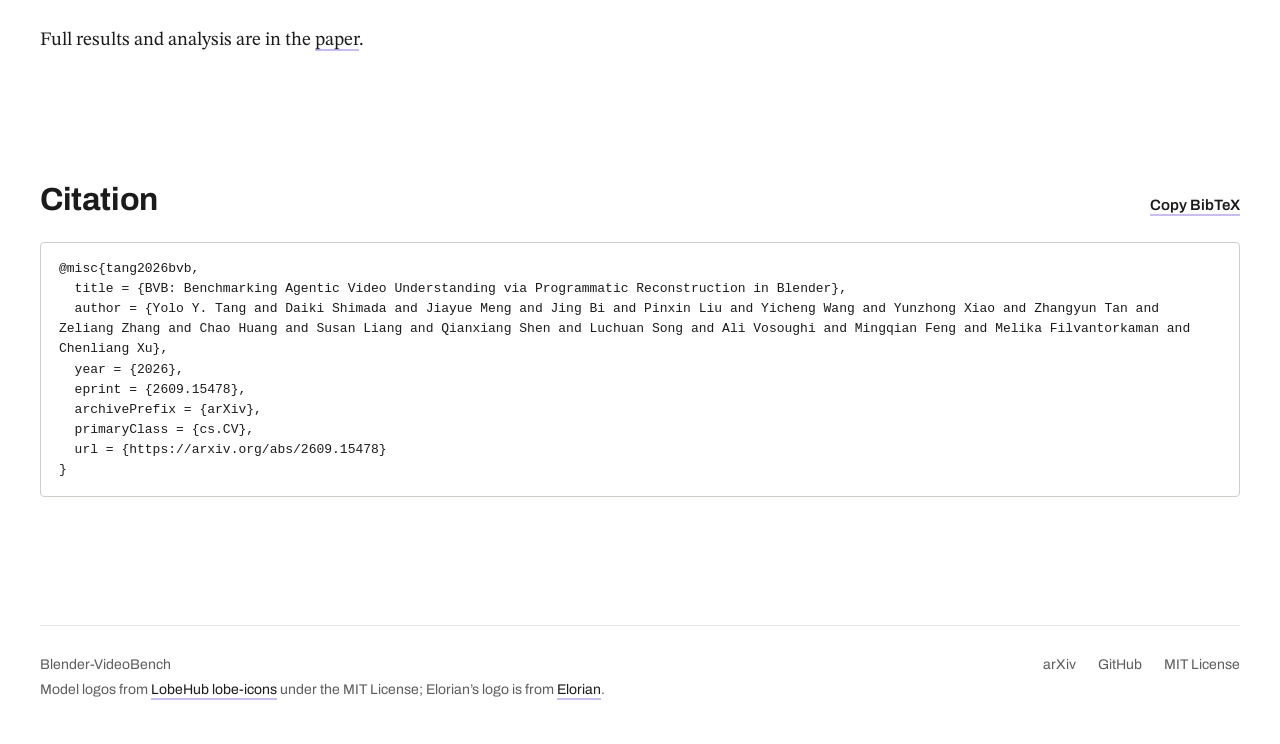
==== commit 29872844: "Add reported Inkling 2 Mini cost of $0.162 per scene" ====
--- a/index.html
+++ b/index.html
@@ -371,7 +371,7 @@
 <tr><td class="num rank">21</td><td class="model-cell"><span class="model-identity" title="OpenAI"><img class="model-logo mono" src="assets/model-logos/openai.svg" width="20" height="20" alt="" aria-hidden="true" /><span><span class="model-name">GPT-5.5</span> <span class="effort-text">high</span></span></span></td><td class="num sorted">68.55</td><td class="num">56.5</td><td class="num">81.8</td><td class="num"><span>$0.956</span></td></tr>
 <tr><td class="num rank">22</td><td class="model-cell"><span class="model-identity" title="Anthropic"><img class="model-logo" src="assets/model-logos/claude-color.svg" width="20" height="20" alt="" aria-hidden="true" /><span><span class="model-name">Claude Haiku 5.5</span> <span class="effort-text">xhigh</span></span></span></td><td class="num sorted">68.37</td><td class="num">57.5</td><td class="num">80.1</td><td class="num"><span>$0.027</span></td></tr>
 <tr><td class="num rank">23</td><td class="model-cell"><span class="model-identity" title="OpenAI"><img class="model-logo mono" src="assets/model-logos/openai.svg" width="20" height="20" alt="" aria-hidden="true" /><span><span class="model-name">GPT-5.6 Terra</span> <span class="effort-text">xhigh</span></span></span></td><td class="num sorted">68.37</td><td class="num">55.2</td><td class="num">82.9</td><td class="num"><span>$0.235</span></td></tr>
-<tr><td class="num rank">24</td><td class="model-cell"><span class="model-identity" title="Thinking Machines"><img class="model-logo" src="assets/model-logos/inkling-lunge-logo.png" width="20" height="20" alt="" aria-hidden="true" /><span><span class="model-name">Inkling 2 Mini</span> <span class="tag-text">open-weight</span> <a class="tag-text" href="https://thinkingmachines.ai/news/inkling-2-mini/" title="Reported result from Thinking Machines" target="_blank" rel="noopener noreferrer">reported</a></span></span></td><td class="num sorted">68.35</td><td class="num">57.7</td><td class="num">79.9</td><td class="num"><span>n/a</span></td></tr>
+<tr><td class="num rank">24</td><td class="model-cell"><span class="model-identity" title="Thinking Machines"><img class="model-logo" src="assets/model-logos/inkling-lunge-logo.png" width="20" height="20" alt="" aria-hidden="true" /><span><span class="model-name">Inkling 2 Mini</span> <span class="tag-text">open-weight</span> <a class="tag-text" href="https://thinkingmachines.ai/news/inkling-2-mini/" title="Reported result from Thinking Machines" target="_blank" rel="noopener noreferrer">reported</a></span></span></td><td class="num sorted">68.35</td><td class="num">57.7</td><td class="num">79.9</td><td class="num"><span>$0.162</span></td></tr>
 <tr><td class="num rank">25</td><td class="model-cell"><span class="model-identity" title="Anthropic"><img class="model-logo" src="assets/model-logos/claude-color.svg" width="20" height="20" alt="" aria-hidden="true" /><span><span class="model-name">Claude Opus 5.5</span> <span class="effort-text">high</span></span></span></td><td class="num sorted">68.15</td><td class="num">58.6</td><td class="num">78.5</td><td class="num"><span>$0.493</span></td></tr>
 <tr><td class="num rank">26</td><td class="model-cell"><span class="model-identity" title="OpenAI"><img class="model-logo mono" src="assets/model-logos/openai.svg" width="20" height="20" alt="" aria-hidden="true" /><span><span class="model-name">GPT-5.6 Sol</span> <span class="effort-text">none</span></span></span></td><td class="num sorted">68.08</td><td class="num">56.6</td><td class="num">80.6</td><td class="num"><span>$0.212</span></td></tr>
 <tr><td class="num rank">27</td><td class="model-cell"><span class="model-identity" title="Zhipu AI"><img class="model-logo mono" src="assets/model-logos/glm.png" width="20" height="20" alt="" aria-hidden="true" /><span><span class="model-name">GLM-5.3-Flash</span> <span class="effort-text">xhigh</span> <span class="tag-text">open-weight</span></span></span></td><td class="num sorted">67.91</td><td class="num">58.0</td><td class="num">78.7</td><td class="num"><span>$0.024</span></td></tr>
@@ -715,7 +715,7 @@
       <p>Mean agent spend per scene in US dollars during reconstruction. Baseline runs have a cost limit of $3 per scene.</p>
     </template>
 
-    <script src="data.js?v=b8b2c6394543"></script>
+    <script src="data.js?v=ab7b7dfab525"></script>
     <script src="gallery.js?v=439982eb57d6"></script>
     <script src="app.js?v=8ec414405538"></script>
   </body>
